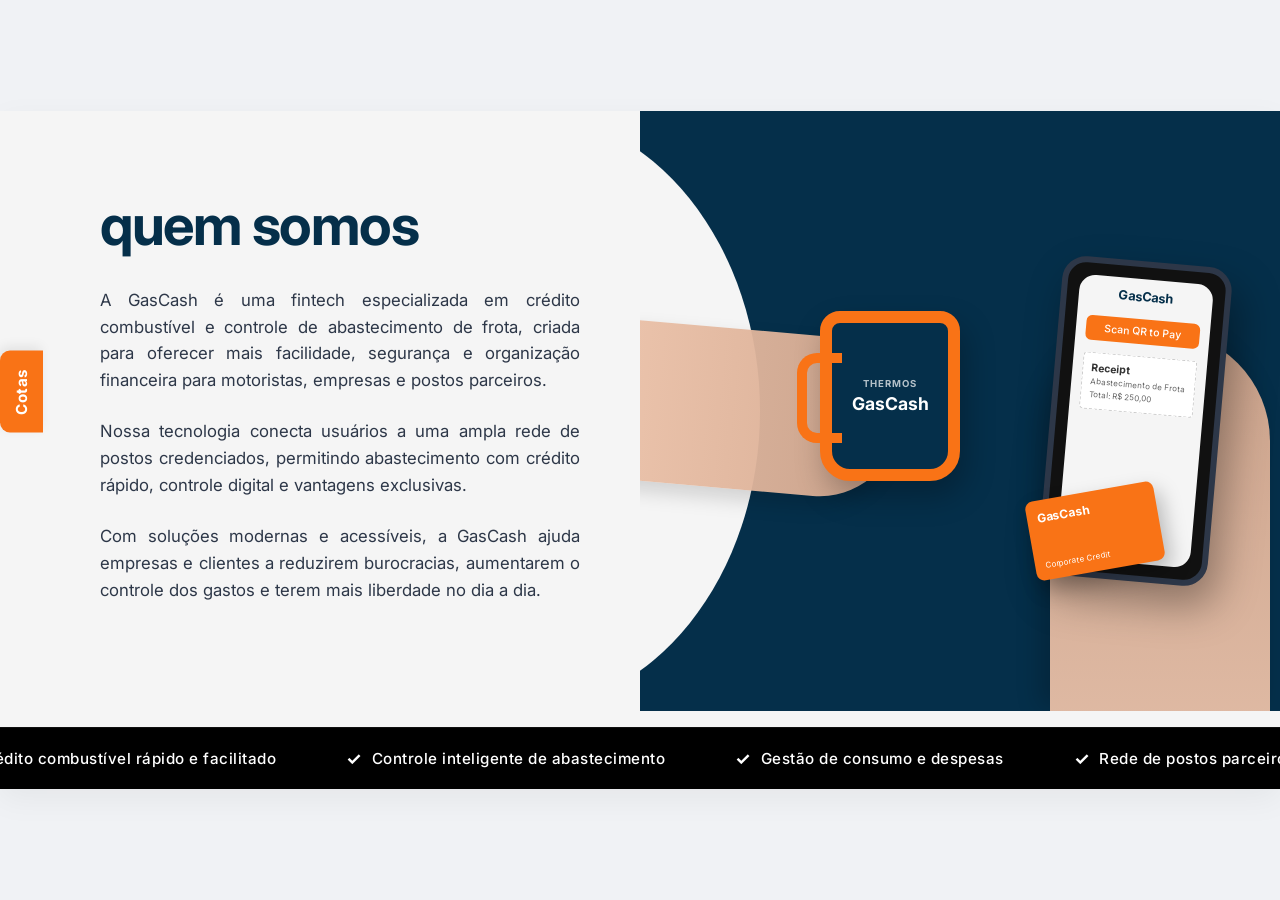
==== teste.html @ 9c0496f0 "Initial commit" ====
<!DOCTYPE html>
<html lang="pt-BR">
<head>
    <meta charset="UTF-8">
    <meta name="viewport" content="width=device-width, initial-scale=1.0">
    <title>GasCash - Quem Somos</title>
    <style>
        @import url('https://fonts.googleapis.com/css2?family=Inter:wght@400;500;700&display=swap');

        * {
            margin: 0;
            padding: 0;
            box-sizing: border-box;
            font-family: 'Inter', sans-serif;
        }

        body {
            background-color: #f0f2f5;
            display: flex;
            justify-content: center;
            align-items: center;
            min-height: 100vh;
        }

        /* Container Principal da Seção */
        .gascash-about-section {
            width: 100%;
            max-width: 1440px;
            background-color: #F5F5F5; /* Cloud White */
            position: relative;
            overflow: hidden;
            box-shadow: 0 10px 30px rgba(0,0,0,0.05);
        }

        /* Estrutura de duas colunas */
        .section-container {
            width: 100%;
            display: block;
            position: relative;
            min-height: 600px;
        }

        /* Coluna da Esquerda (Conteúdo) */
        .content-column {
            width: 50%;
            float: left;
            padding: 80px 60px 100px 100px;
            position: relative;
            z-index: 10;
        }

        /* Coluna da Direita (Imagem de Fundo e Elementos) */
        .image-column {
            width: 50%;
            float: right;
            height: 600px;
            position: relative;
            background-color: #052F4A; /* Prussian Blue */
            z-index: 1;
            overflow: hidden;
        }

        /* Recorte Curvo Fiel à Imagem de Referência */
        .curve-overlay {
            position: absolute;
            top: 0;
            left: -120px;
            width: 240px;
            height: 100%;
            background-color: #F5F5F5;
            border-radius: 0 100% 100% 0 / 0 50% 50% 0;
            z-index: 2;
        }

        /* Helper para limpar floats */
        .clearfix::after {
            content: "";
            clear: both;
            display: table;
        }

        /* Título Principal em Caixa Baixa */
        .content-column h1 {
            font-size: 3.5rem;
            font-weight: 700;
            color: #052F4A; /* Prussian Blue */
            margin-bottom: 28px;
            letter-spacing: -1.5px;
        }

        /* Parágrafos de Texto */
        .content-column p {
            font-size: 1.05rem;
            line-height: 1.6;
            color: #2D3748;
            margin-bottom: 24px;
            max-width: 520px;
            text-align: justify;
        }

        /* Badge Lateral Esquerdo (Cotas) */
        .side-badge {
            position: absolute;
            left: 0;
            top: 240px;
            background-color: #F97316; /* Orange */
            color: white;
            padding: 18px 12px;
            font-size: 0.95rem;
            font-weight: 700;
            text-transform: capitalize;
            writing-mode: vertical-rl;
            transform: rotate(180deg);
            border-radius: 0 10px 10px 0;
            box-shadow: 2px 4px 12px rgba(0,0,0,0.08);
            letter-spacing: 0.5px;
            z-index: 11;
        }

        /* Composição Visual dos Elementos na Direita */
        .visual-container {
            position: relative;
            width: 100%;
            height: 100%;
            z-index: 3;
        }

        /* Renderização dos Mockups representativos baseados na imagem */
        .mockup-hand-left {
            position: absolute;
            left: -20px;
            top: 220px;
            width: 280px;
            height: 160px;
            background: linear-gradient(to right, rgba(234, 192, 167, 0.95), rgba(214, 169, 143, 0.95));
            border-radius: 0 80px 80px 0;
            transform: rotate(5deg);
            box-shadow: -5px 10px 20px rgba(0,0,0,0.15);
        }

        .mockup-mug {
            position: absolute;
            left: 180px;
            top: 200px;
            width: 140px;
            height: 170px;
            background-color: #052F4A;
            border: 12px solid #F97316;
            border-radius: 20px 20px 30px 30px;
            box-shadow: 5px 15px 30px rgba(0,0,0,0.25);
            display: flex;
            flex-direction: column;
            justify-content: center;
            align-items: center;
            color: white;
            font-weight: 700;
            font-size: 1.1rem;
        }
        
        .mockup-mug::after {
            content: '';
            position: absolute;
            left: -35px;
            top: 30px;
            width: 35px;
            height: 70px;
            border: 10px solid #F97316;
            border-right: none;
            border-radius: 20px 0 0 20px;
        }

        .mockup-hand-right {
            position: absolute;
            right: 10px;
            bottom: 0px;
            width: 220px;
            height: 380px;
            background: linear-gradient(to top, rgba(234, 192, 167, 0.95), rgba(214, 169, 143, 0.95));
            border-radius: 110px 110px 0 0;
            z-index: 4;
            box-shadow: -10px -5px 25px rgba(0,0,0,0.2);
        }

        .mockup-phone {
            position: absolute;
            right: 60px;
            top: 150px;
            width: 170px;
            height: 320px;
            background-color: #111;
            border: 6px solid #2d3748;
            border-radius: 24px;
            padding: 12px;
            z-index: 5;
            box-shadow: 10px 20px 40px rgba(0,0,0,0.35);
            transform: rotate(5deg);
        }

        .phone-screen {
            width: 100%;
            height: 100%;
            background-color: #F5F5F5;
            border-radius: 16px;
            padding: 10px;
            font-size: 0.65rem;
            color: #333;
        }

        .phone-header {
            color: #052F4A;
            font-weight: 700;
            text-align: center;
            margin-bottom: 15px;
            font-size: 0.8rem;
        }

        .phone-btn {
            background-color: #F97316;
            color: white;
            padding: 6px;
            border-radius: 6px;
            text-align: center;
            font-weight: 500;
            margin-bottom: 12px;
        }

        .phone-receipt {
            background: white;
            border: 1px dashed #ccc;
            padding: 8px;
            border-radius: 4px;
        }

        .mockup-card {
            position: absolute;
            right: 120px;
            bottom: 140px;
            width: 130px;
            height: 80px;
            background-color: #F97316;
            border-radius: 8px;
            padding: 10px;
            color: white;
            font-weight: 700;
            font-size: 0.75rem;
            box-shadow: 5px 10px 20px rgba(0,0,0,0.25);
            transform: rotate(-10deg);
            z-index: 6;
        }

        /* Barra de Informações Inferior (Preta) */
        .info-ticker-bar {
            width: 100%;
            background-color: #000000;
            color: #FFFFFF;
            padding: 20px 0;
            overflow: hidden;
            position: relative;
            z-index: 20;
            border-top: 1px solid #111;
        }

        .ticker-scroll {
            display: flex;
            white-space: nowrap;
            width: max-content;
        }

        .ticker-list {
            display: inline-flex;
            list-style: none;
            padding: 0;
            margin: 0;
        }

        .ticker-item {
            font-size: 0.95rem;
            font-weight: 500;
            padding: 0 35px;
            display: flex;
            align-items: center;
            letter-spacing: 0.5px;
        }

        .ticker-item::before {
            content: "✓";
            color: #FFFFFF;
            font-weight: 700;
            margin-right: 10px;
            font-size: 1.1rem;
        }

        /* Responsividade para telas mobile */
        @media (max-width: 1024px) {
            .content-column, .image-column {
                width: 100%;
                float: none;
            }
            .image-column {
                height: 450px;
            }
            .curve-overlay {
                display: none;
            }
            .content-column {
                padding: 60px 40px;
            }
            .side-badge {
                top: 180px;
            }
        }
    </style>
</head>
<body>

    <section class="gascash-about-section">
        <div class="side-badge">Cotas</div>

        <div class="section-container clearfix">
            <div class="content-column">
                <h1>quem somos</h1>
                <p>
                    A GasCash é uma fintech especializada em crédito combustível e controle de abastecimento de frota, criada para oferecer mais facilidade, segurança e organização financeira para motoristas, empresas e postos parceiros.
                </p>
                <p>
                    Nossa tecnologia conecta usuários a uma ampla rede de postos credenciados, permitindo abastecimento com crédito rápido, controle digital e vantagens exclusivas.
                </p>
                <p>
                    Com soluções modernas e acessíveis, a GasCash ajuda empresas e clientes a reduzirem burocracias, aumentarem o controle dos gastos e terem mais liberdade no dia a dia.
                </p>
            </div>

            <div class="image-column">
                <div class="curve-overlay"></div>
                
                <div class="visual-container">
                    <div class="mockup-hand-left"></div>
                    <div class="mockup-mug">
                        <span style="font-size:0.6rem; opacity:0.7; letter-spacing:1px; margin-bottom:4px;">THERMOS</span>
                        GasCash
                    </div>

                    <div class="mockup-hand-right"></div>
                    
                    <div class="mockup-phone">
                        <div class="phone-screen">
                            <div class="phone-header">GasCash</div>
                            <div class="phone-btn">Scan QR to Pay</div>
                            <div class="phone-receipt">
                                <strong>Receipt</strong><br>
                                <span style="font-size:0.5rem; color:#666;">Abastecimento de Frota<br>Total: R$ 250,00</span>
                            </div>
                        </div>
                    </div>

                    <div class="mockup-card">
                        GasCash
                        <div style="font-size:0.5rem; font-weight:400; margin-top:35px;">Corporate Credit</div>
                    </div>
                </div>
            </div>
        </div>

        <div class="info-ticker-bar">
            <div class="ticker-scroll" id="tickerScroll">
                <ul class="ticker-list" id="tickerList">
                    <li class="ticker-item">Crédito combustível rápido e facilitado</li>
                    <li class="ticker-item">Controle inteligente de abastecimento</li>
                    <li class="ticker-item">Gestão de consumo e despesas</li>
                    <li class="ticker-item">Rede de postos parceiros credenciados</li>
                    <li class="ticker-item">Aplicativo prático e seguro</li>
                    <li class="ticker-item">Mais comodidade para motoristas e empresas</li>
                    <li class="ticker-item">Tecnologia financeira integrada</li>
                </ul>
            </div>
        </div>
    </section>

    <script>
        // JavaScript para criar o loop de rolagem infinita perfeito da barra inferior de vantagens
        window.addEventListener('DOMContentLoaded', () => {
            const scrollContainer = document.getElementById('tickerScroll');
            const list = document.getElementById('tickerList');
            
            // Duplica o conteúdo da lista para garantir continuidade visual infinita
            const clone = list.cloneNode(true);
            scrollContainer.appendChild(clone);

            let scrollPos = 0;
            const speed = 1.2; // Ajuste a velocidade aqui se necessário

            function animateTicker() {
                scrollPos += speed;
                // Se o scroll passar do tamanho da primeira lista, reseta imperceptivelmente para 0
                if (scrollPos >= list.offsetWidth) {
                    scrollPos = 0;
                }
                scrollContainer.style.transform = `translateX(-${scrollPos}px)`;
                requestAnimationFrame(animateTicker);
            }

            animateTicker();
        });
    </script>
</body>
</html>
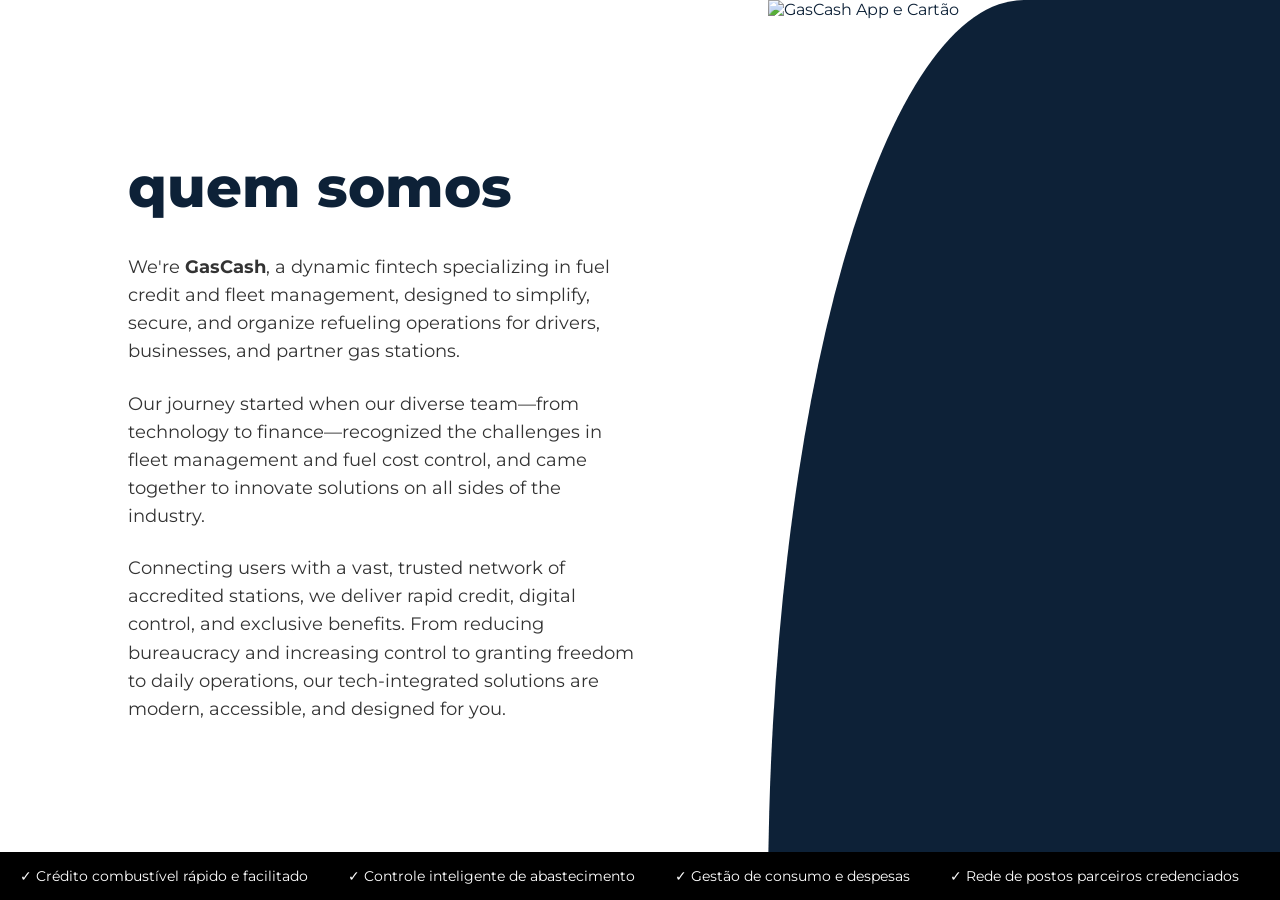
==== commit 01b6e1ca: "mudança no sobre" ====
--- a/teste.html
+++ b/teste.html
@@ -1,406 +1,159 @@
 <!DOCTYPE html>
-<html lang="pt-BR">
+<html lang="pt-br">
 <head>
     <meta charset="UTF-8">
     <meta name="viewport" content="width=device-width, initial-scale=1.0">
-    <title>GasCash - Quem Somos</title>
-    <style>
-        @import url('https://fonts.googleapis.com/css2?family=Inter:wght@400;500;700&display=swap');
+    <link rel="stylesheet" href="style.css">
+    <title>Quem Somos - GasCash</title>
+</head>
+<style>
+    @import url('https://fonts.googleapis.com/css2?family=Montserrat:wght@400;700&display=swap');
 
-        * {
-            margin: 0;
-            padding: 0;
-            box-sizing: border-box;
-            font-family: 'Inter', sans-serif;
-        }
+* {
+    margin: 0;
+    padding: 0;
+    box-sizing: border-box;
+}
 
-        body {
-            background-color: #f0f2f5;
-            display: flex;
-            justify-content: center;
-            align-items: center;
-            min-height: 100vh;
-        }
+body {
+    font-family: 'Montserrat', sans-serif;
+    color: #0d2137;
+}
 
-        /* Container Principal da Seção */
-        .gascash-about-section {
-            width: 100%;
-            max-width: 1440px;
-            background-color: #F5F5F5; /* Cloud White */
-            position: relative;
-            overflow: hidden;
-            box-shadow: 0 10px 30px rgba(0,0,0,0.05);
-        }
+.quem-somos {
+    display: flex;
+    min-height: 100vh;
+    position: relative;
+    overflow: hidden;
+    flex-wrap: wrap;
+}
 
-        /* Estrutura de duas colunas */
-        .section-container {
-            width: 100%;
-            display: block;
-            position: relative;
-            min-height: 600px;
-        }
+/* Lado Esquerdo */
+.content-left {
+    flex: 1;
+    padding: 80px 10%;
+    display: flex;
+    flex-direction: column;
+    justify-content: center;
+    background-color: #fff;
+    min-width: 400px;
+}
 
-        /* Coluna da Esquerda (Conteúdo) */
-        .content-column {
-            width: 50%;
-            float: left;
-            padding: 80px 60px 100px 100px;
-            position: relative;
-            z-index: 10;
-        }
+.title {
+    font-size: 3.5rem;
+    font-weight: 800;
+    margin-bottom: 2rem;
+    color: #0d2137;
+}
 
-        /* Coluna da Direita (Imagem de Fundo e Elementos) */
-        .image-column {
-            width: 50%;
-            float: right;
-            height: 600px;
-            position: relative;
-            background-color: #052F4A; /* Prussian Blue */
-            z-index: 1;
-            overflow: hidden;
-        }
+.description p {
+    font-size: 1.1rem;
+    line-height: 1.6;
+    margin-bottom: 1.5rem;
+    color: #333;
+}
 
-        /* Recorte Curvo Fiel à Imagem de Referência */
-        .curve-overlay {
-            position: absolute;
-            top: 0;
-            left: -120px;
-            width: 240px;
-            height: 100%;
-            background-color: #F5F5F5;
-            border-radius: 0 100% 100% 0 / 0 50% 50% 0;
-            z-index: 2;
-        }
+/* Lado Direito - Onde fica a imagem */
+.content-right {
+    flex: 1;
+    background-color: #0d2137; /* Cor de fundo caso a imagem falhe */
+    display: flex;
+    align-items: center;
+    justify-content: center;
+    position: relative;
+    min-width: 400px;
+    /* Efeito de curva opcional similar à imagem */
+    border-top-left-radius: 50% 100%;
+}
 
-        /* Helper para limpar floats */
-        .clearfix::after {
-            content: "";
-            clear: both;
-            display: table;
-        }
+.main-image {
+    width: 100%;
+    height: 100%;
+    object-fit: cover;
+}
 
-        /* Título Principal em Caixa Baixa */
-        .content-column h1 {
-            font-size: 3.5rem;
-            font-weight: 700;
-            color: #052F4A; /* Prussian Blue */
-            margin-bottom: 28px;
-            letter-spacing: -1.5px;
-        }
+/* Barra Inferior Preta */
+.bottom-bar {
+    position: absolute;
+    bottom: 0;
+    width: 100%;
+    background-color: #000;
+    color: #fff;
+    padding: 15px 0;
+    font-size: 0.9rem;
+    overflow: hidden;
+}
 
-        /* Parágrafos de Texto */
-        .content-column p {
-            font-size: 1.05rem;
-            line-height: 1.6;
-            color: #2D3748;
-            margin-bottom: 24px;
-            max-width: 520px;
-            text-align: justify;
-        }
+.ticker-wrapper {
+    display: flex;
+    white-space: nowrap;
+    gap: 40px;
+    padding-left: 20px;
+}
 
-        /* Badge Lateral Esquerdo (Cotas) */
-        .side-badge {
-            position: absolute;
-            left: 0;
-            top: 240px;
-            background-color: #F97316; /* Orange */
-            color: white;
-            padding: 18px 12px;
-            font-size: 0.95rem;
-            font-weight: 700;
-            text-transform: capitalize;
-            writing-mode: vertical-rl;
-            transform: rotate(180deg);
-            border-radius: 0 10px 10px 0;
-            box-shadow: 2px 4px 12px rgba(0,0,0,0.08);
-            letter-spacing: 0.5px;
-            z-index: 11;
-        }
-
-        /* Composição Visual dos Elementos na Direita */
-        .visual-container {
-            position: relative;
-            width: 100%;
-            height: 100%;
-            z-index: 3;
-        }
-
-        /* Renderização dos Mockups representativos baseados na imagem */
-        .mockup-hand-left {
-            position: absolute;
-            left: -20px;
-            top: 220px;
-            width: 280px;
-            height: 160px;
-            background: linear-gradient(to right, rgba(234, 192, 167, 0.95), rgba(214, 169, 143, 0.95));
-            border-radius: 0 80px 80px 0;
-            transform: rotate(5deg);
-            box-shadow: -5px 10px 20px rgba(0,0,0,0.15);
-        }
-
-        .mockup-mug {
-            position: absolute;
-            left: 180px;
-            top: 200px;
-            width: 140px;
-            height: 170px;
-            background-color: #052F4A;
-            border: 12px solid #F97316;
-            border-radius: 20px 20px 30px 30px;
-            box-shadow: 5px 15px 30px rgba(0,0,0,0.25);
-            display: flex;
-            flex-direction: column;
-            justify-content: center;
-            align-items: center;
-            color: white;
-            font-weight: 700;
-            font-size: 1.1rem;
-        }
-        
-        .mockup-mug::after {
-            content: '';
-            position: absolute;
-            left: -35px;
-            top: 30px;
-            width: 35px;
-            height: 70px;
-            border: 10px solid #F97316;
-            border-right: none;
-            border-radius: 20px 0 0 20px;
-        }
-
-        .mockup-hand-right {
-            position: absolute;
-            right: 10px;
-            bottom: 0px;
-            width: 220px;
-            height: 380px;
-            background: linear-gradient(to top, rgba(234, 192, 167, 0.95), rgba(214, 169, 143, 0.95));
-            border-radius: 110px 110px 0 0;
-            z-index: 4;
-            box-shadow: -10px -5px 25px rgba(0,0,0,0.2);
-        }
-
-        .mockup-phone {
-            position: absolute;
-            right: 60px;
-            top: 150px;
-            width: 170px;
-            height: 320px;
-            background-color: #111;
-            border: 6px solid #2d3748;
-            border-radius: 24px;
-            padding: 12px;
-            z-index: 5;
-            box-shadow: 10px 20px 40px rgba(0,0,0,0.35);
-            transform: rotate(5deg);
-        }
-
-        .phone-screen {
-            width: 100%;
-            height: 100%;
-            background-color: #F5F5F5;
-            border-radius: 16px;
-            padding: 10px;
-            font-size: 0.65rem;
-            color: #333;
-        }
-
-        .phone-header {
-            color: #052F4A;
-            font-weight: 700;
-            text-align: center;
-            margin-bottom: 15px;
-            font-size: 0.8rem;
-        }
-
-        .phone-btn {
-            background-color: #F97316;
-            color: white;
-            padding: 6px;
-            border-radius: 6px;
-            text-align: center;
-            font-weight: 500;
-            margin-bottom: 12px;
-        }
-
-        .phone-receipt {
-            background: white;
-            border: 1px dashed #ccc;
-            padding: 8px;
-            border-radius: 4px;
-        }
-
-        .mockup-card {
-            position: absolute;
-            right: 120px;
-            bottom: 140px;
-            width: 130px;
-            height: 80px;
-            background-color: #F97316;
-            border-radius: 8px;
-            padding: 10px;
-            color: white;
-            font-weight: 700;
-            font-size: 0.75rem;
-            box-shadow: 5px 10px 20px rgba(0,0,0,0.25);
-            transform: rotate(-10deg);
-            z-index: 6;
-        }
-
-        /* Barra de Informações Inferior (Preta) */
-        .info-ticker-bar {
-            width: 100%;
-            background-color: #000000;
-            color: #FFFFFF;
-            padding: 20px 0;
-            overflow: hidden;
-            position: relative;
-            z-index: 20;
-            border-top: 1px solid #111;
-        }
-
-        .ticker-scroll {
-            display: flex;
-            white-space: nowrap;
-            width: max-content;
-        }
-
-        .ticker-list {
-            display: inline-flex;
-            list-style: none;
-            padding: 0;
-            margin: 0;
-        }
-
-        .ticker-item {
-            font-size: 0.95rem;
-            font-weight: 500;
-            padding: 0 35px;
-            display: flex;
-            align-items: center;
-            letter-spacing: 0.5px;
-        }
-
-        .ticker-item::before {
-            content: "✓";
-            color: #FFFFFF;
-            font-weight: 700;
-            margin-right: 10px;
-            font-size: 1.1rem;
-        }
-
-        /* Responsividade para telas mobile */
-        @media (max-width: 1024px) {
-            .content-column, .image-column {
-                width: 100%;
-                float: none;
-            }
-            .image-column {
-                height: 450px;
-            }
-            .curve-overlay {
-                display: none;
-            }
-            .content-column {
-                padding: 60px 40px;
-            }
-            .side-badge {
-                top: 180px;
-            }
-        }
-    </style>
-</head>
+/* Responsividade Básica */
+@media (max-width: 768px) {
+    .quem-somos {
+        flex-direction: column;
+    }
+    .content-right {
+        height: 400px;
+        border-top-left-radius: 0;
+    }
+    .title {
+        font-size: 2.5rem;
+    }
+}
+</style>
 <body>
 
-    <section class="gascash-about-section">
-        <div class="side-badge">Cotas</div>
+<section class="quem-somos">
+    <div class="content-left">
+        <h2 class="title">quem somos</h2>
+        
+        <div class="description">
+            <p>We're <strong>GasCash</strong>, a dynamic fintech specializing in fuel credit and fleet management, designed to simplify, secure, and organize refueling operations for drivers, businesses, and partner gas stations.</p>
+            
+            <p>Our journey started when our diverse team—from technology to finance—recognized the challenges in fleet management and fuel cost control, and came together to innovate solutions on all sides of the industry.</p>
+            
+            <p>Connecting users with a vast, trusted network of accredited stations, we deliver rapid credit, digital control, and exclusive benefits. From reducing bureaucracy and increasing control to granting freedom to daily operations, our tech-integrated solutions are modern, accessible, and designed for you.</p>
+        </div>
+    </div>
 
-        <div class="section-container clearfix">
-            <div class="content-column">
-                <h1>quem somos</h1>
-                <p>
-                    A GasCash é uma fintech especializada em crédito combustível e controle de abastecimento de frota, criada para oferecer mais facilidade, segurança e organização financeira para motoristas, empresas e postos parceiros.
-                </p>
-                <p>
-                    Nossa tecnologia conecta usuários a uma ampla rede de postos credenciados, permitindo abastecimento com crédito rápido, controle digital e vantagens exclusivas.
-                </p>
-                <p>
-                    Com soluções modernas e acessíveis, a GasCash ajuda empresas e clientes a reduzirem burocracias, aumentarem o controle dos gastos e terem mais liberdade no dia a dia.
-                </p>
-            </div>
+    <div class="content-right">
+        <img src="#" alt="GasCash App e Cartão" class="main-image">
+    </div>
 
-            <div class="image-column">
-                <div class="curve-overlay"></div>
-                
-                <div class="visual-container">
-                    <div class="mockup-hand-left"></div>
-                    <div class="mockup-mug">
-                        <span style="font-size:0.6rem; opacity:0.7; letter-spacing:1px; margin-bottom:4px;">THERMOS</span>
-                        GasCash
-                    </div>
+    <div class="bottom-bar">
+        <div class="ticker-wrapper">
+            <span>✓ Crédito combustível rápido e facilitado</span>
+            <span>✓ Controle inteligente de abastecimento</span>
+            <span>✓ Gestão de consumo e despesas</span>
+            <span>✓ Rede de postos parceiros credenciados</span>
+            <span>✓ Aplicativo prático e seguro</span>
+        </div>
+    </div>
+</section>
 
-                    <div class="mockup-hand-right"></div>
-                    
-                    <div class="mockup-phone">
-                        <div class="phone-screen">
-                            <div class="phone-header">GasCash</div>
-                            <div class="phone-btn">Scan QR to Pay</div>
-                            <div class="phone-receipt">
-                                <strong>Receipt</strong><br>
-                                <span style="font-size:0.5rem; color:#666;">Abastecimento de Frota<br>Total: R$ 250,00</span>
-                            </div>
-                        </div>
-                    </div>
+<script>
+    // Opcional: Adiciona uma animação de scroll infinito na barra inferior
+const ticker = document.querySelector('.ticker-wrapper');
 
-                    <div class="mockup-card">
-                        GasCash
-                        <div style="font-size:0.5rem; font-weight:400; margin-top:35px;">Corporate Credit</div>
-                    </div>
-                </div>
-            </div>
-        </div>
+function scrollTicker() {
+    if (ticker) {
+        // Exemplo simples de animação via JS ou você pode usar CSS Animations
+        ticker.animate([
+            { transform: 'translateX(0)' },
+            { transform: 'translateX(-50%)' }
+        ], {
+            duration: 20000,
+            iterations: Infinity
+        });
+    }
+}
 
-        <div class="info-ticker-bar">
-            <div class="ticker-scroll" id="tickerScroll">
-                <ul class="ticker-list" id="tickerList">
-                    <li class="ticker-item">Crédito combustível rápido e facilitado</li>
-                    <li class="ticker-item">Controle inteligente de abastecimento</li>
-                    <li class="ticker-item">Gestão de consumo e despesas</li>
-                    <li class="ticker-item">Rede de postos parceiros credenciados</li>
-                    <li class="ticker-item">Aplicativo prático e seguro</li>
-                    <li class="ticker-item">Mais comodidade para motoristas e empresas</li>
-                    <li class="ticker-item">Tecnologia financeira integrada</li>
-                </ul>
-            </div>
-        </div>
-    </section>
-
-    <script>
-        // JavaScript para criar o loop de rolagem infinita perfeito da barra inferior de vantagens
-        window.addEventListener('DOMContentLoaded', () => {
-            const scrollContainer = document.getElementById('tickerScroll');
-            const list = document.getElementById('tickerList');
-            
-            // Duplica o conteúdo da lista para garantir continuidade visual infinita
-            const clone = list.cloneNode(true);
-            scrollContainer.appendChild(clone);
-
-            let scrollPos = 0;
-            const speed = 1.2; // Ajuste a velocidade aqui se necessário
-
-            function animateTicker() {
-                scrollPos += speed;
-                // Se o scroll passar do tamanho da primeira lista, reseta imperceptivelmente para 0
-                if (scrollPos >= list.offsetWidth) {
-                    scrollPos = 0;
-                }
-                scrollContainer.style.transform = `translateX(-${scrollPos}px)`;
-                requestAnimationFrame(animateTicker);
-            }
-
-            animateTicker();
-        });
-    </script>
+// Inicia se necessário
+// scrollTicker();
+</script>
 </body>
 </html>
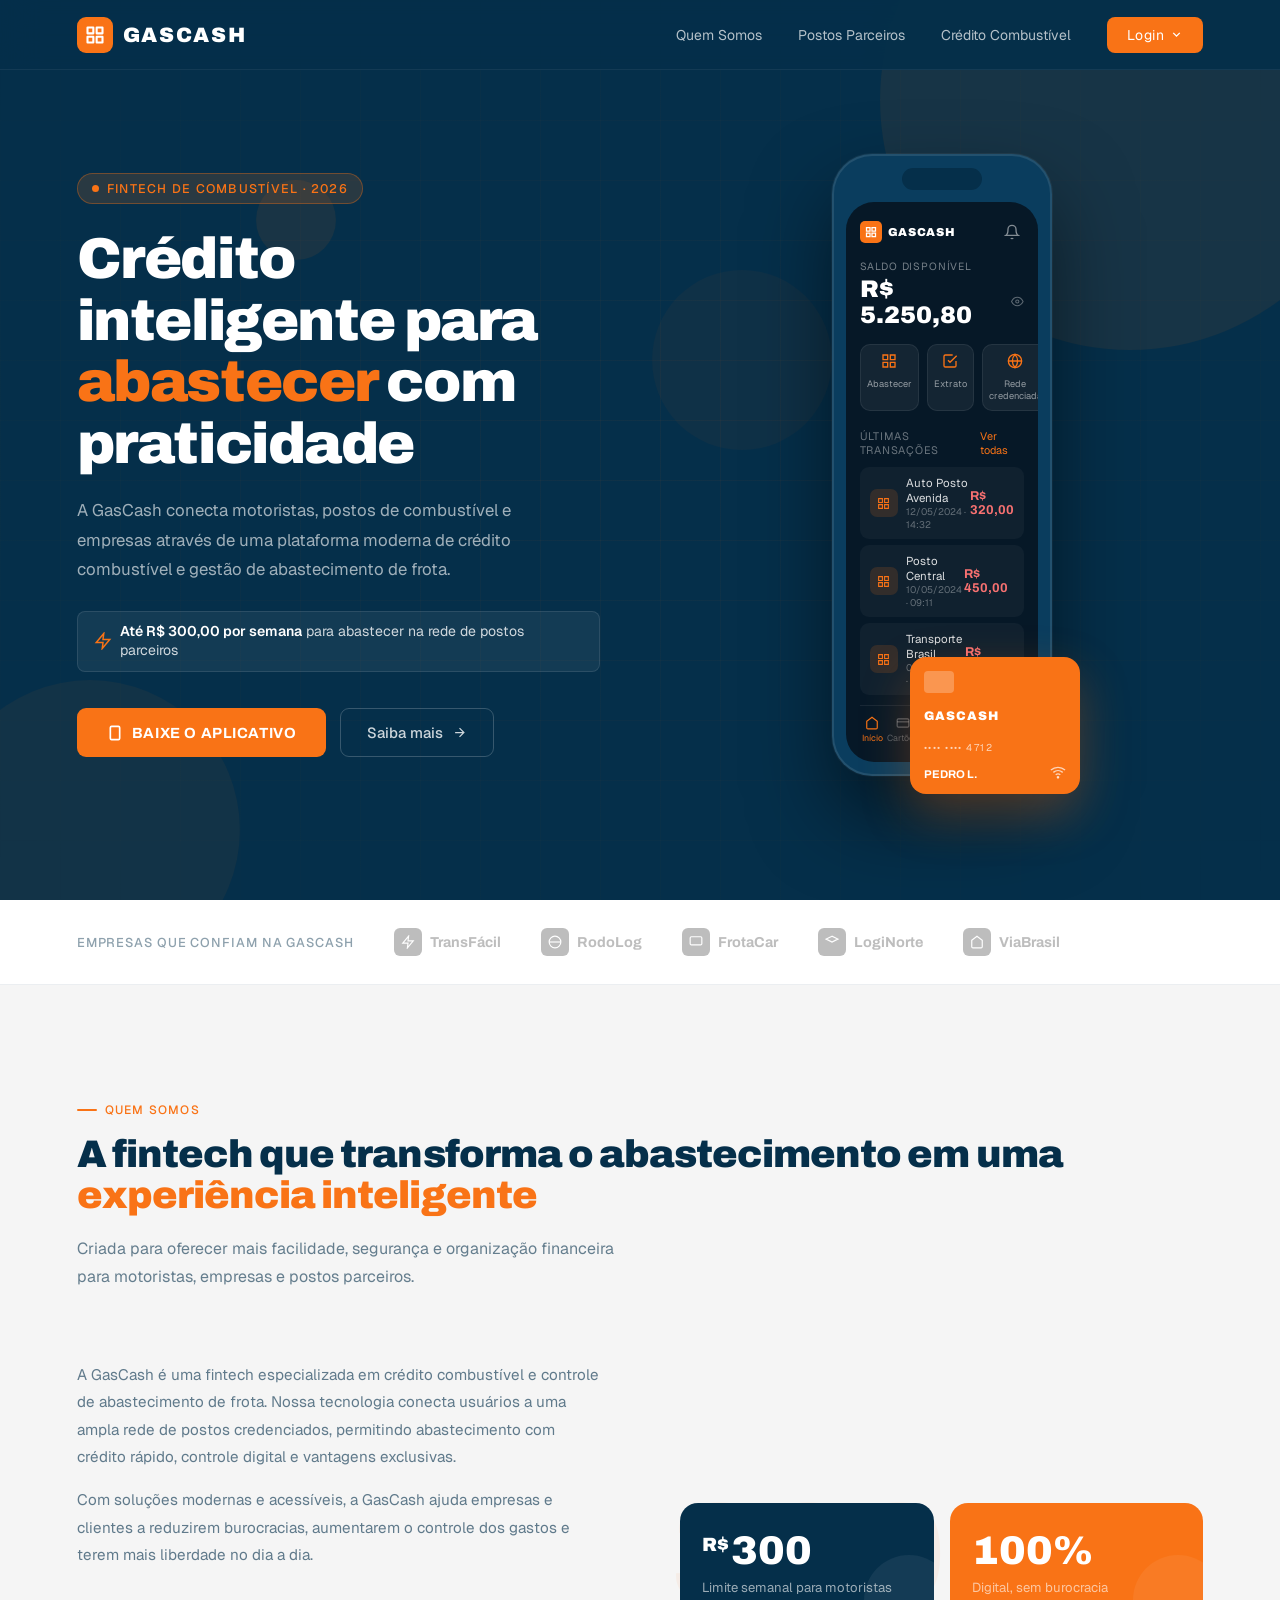
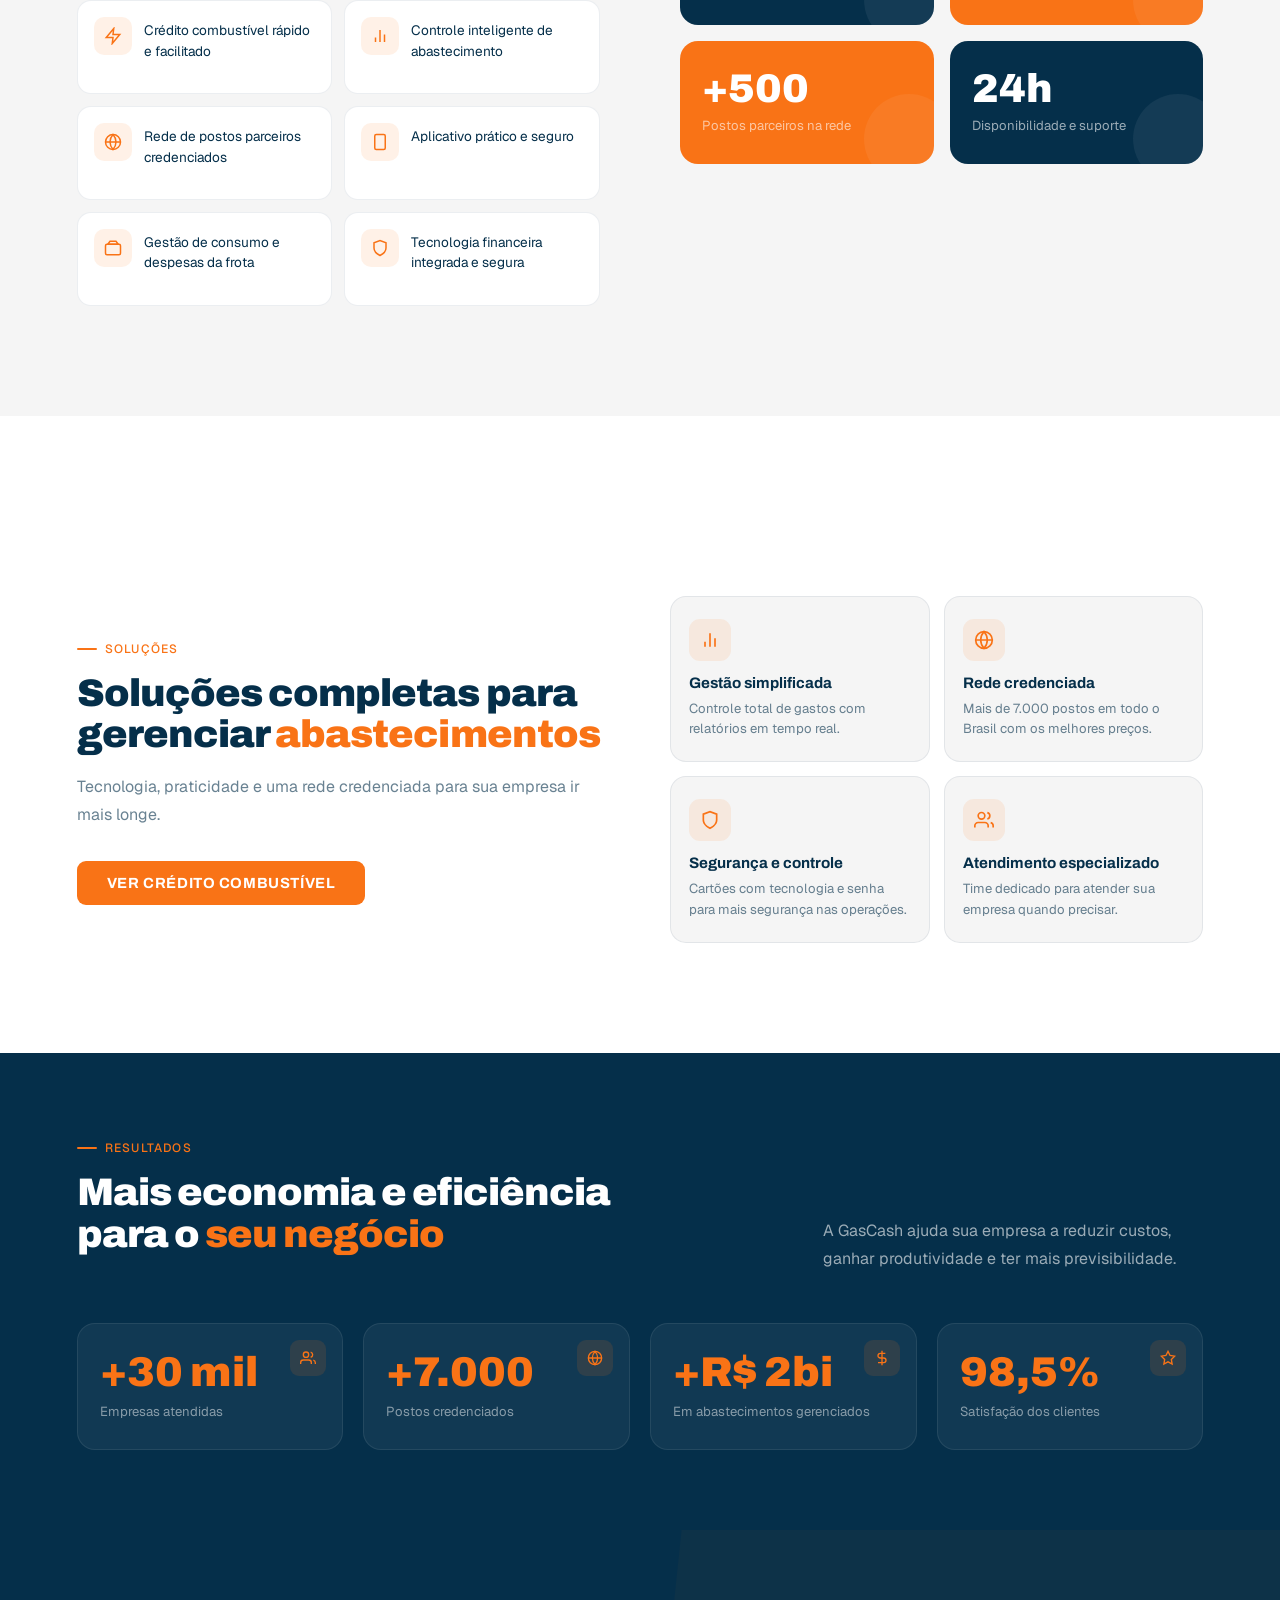
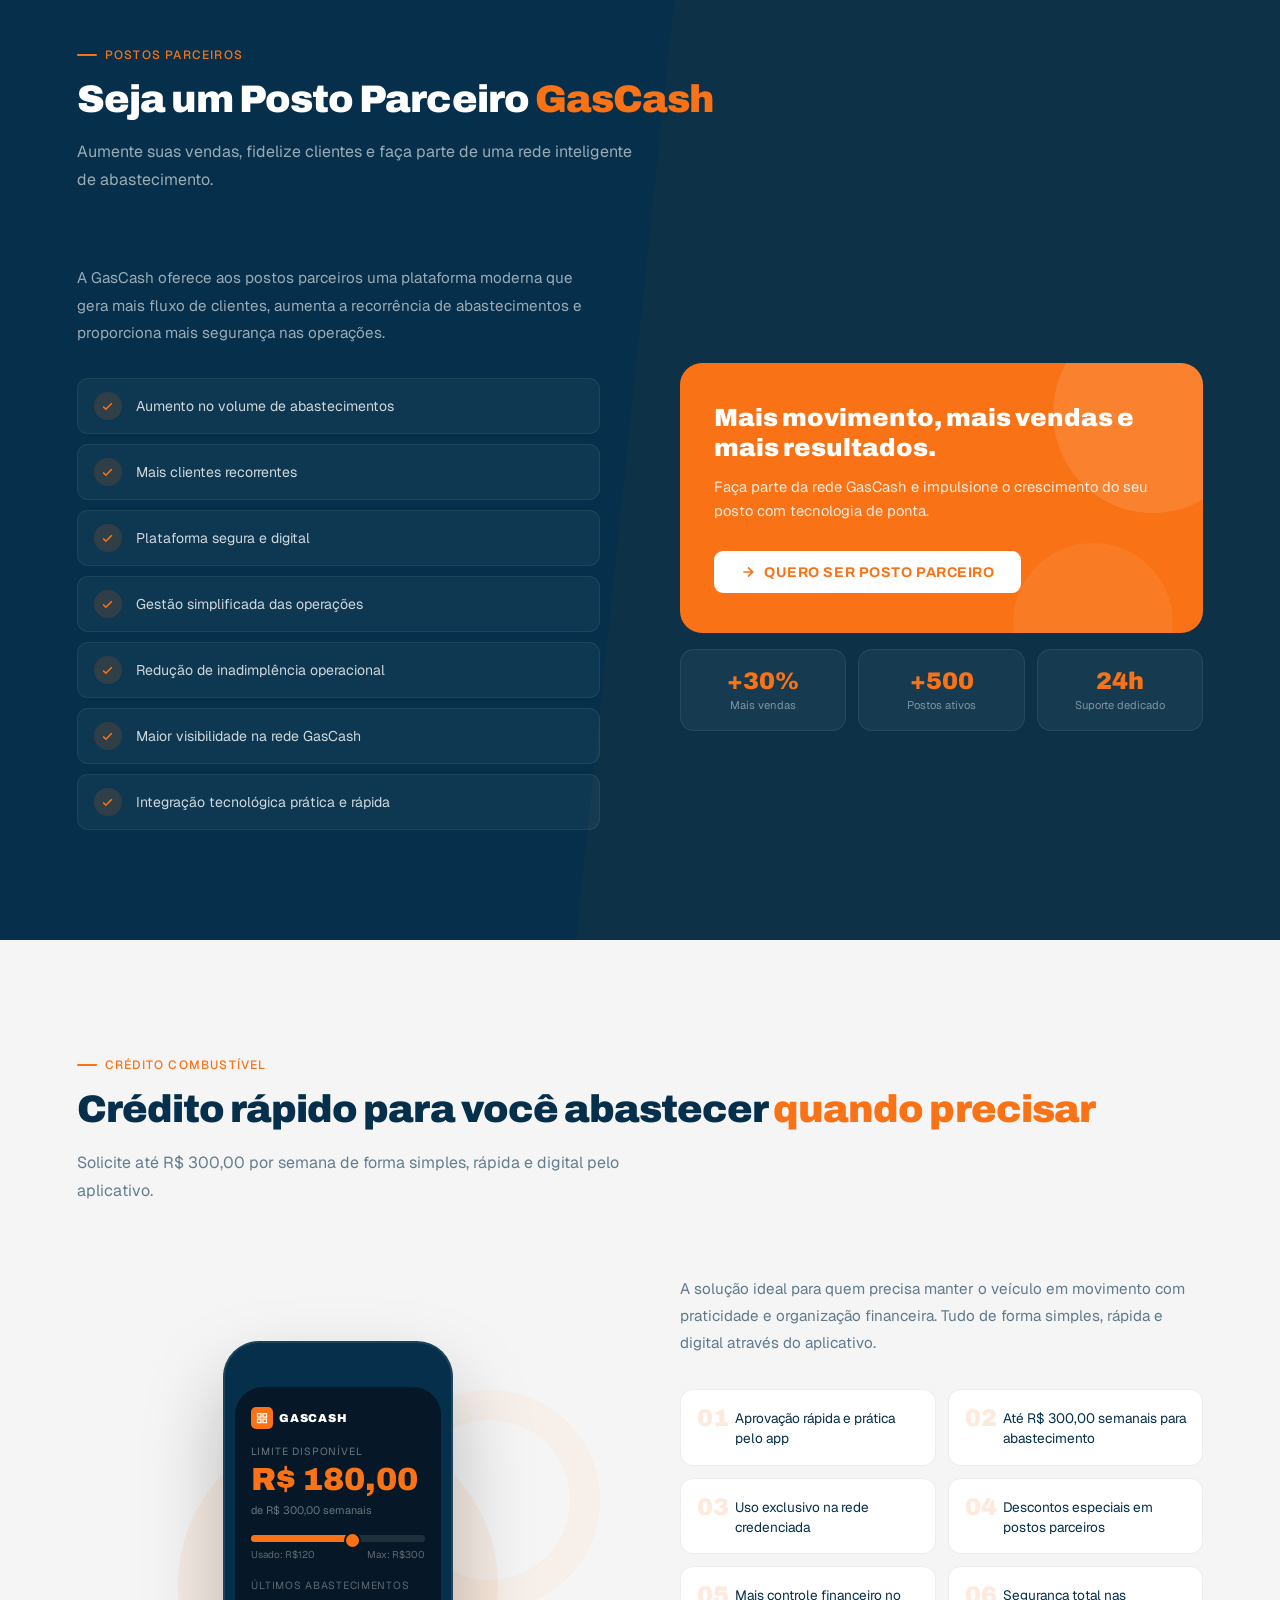
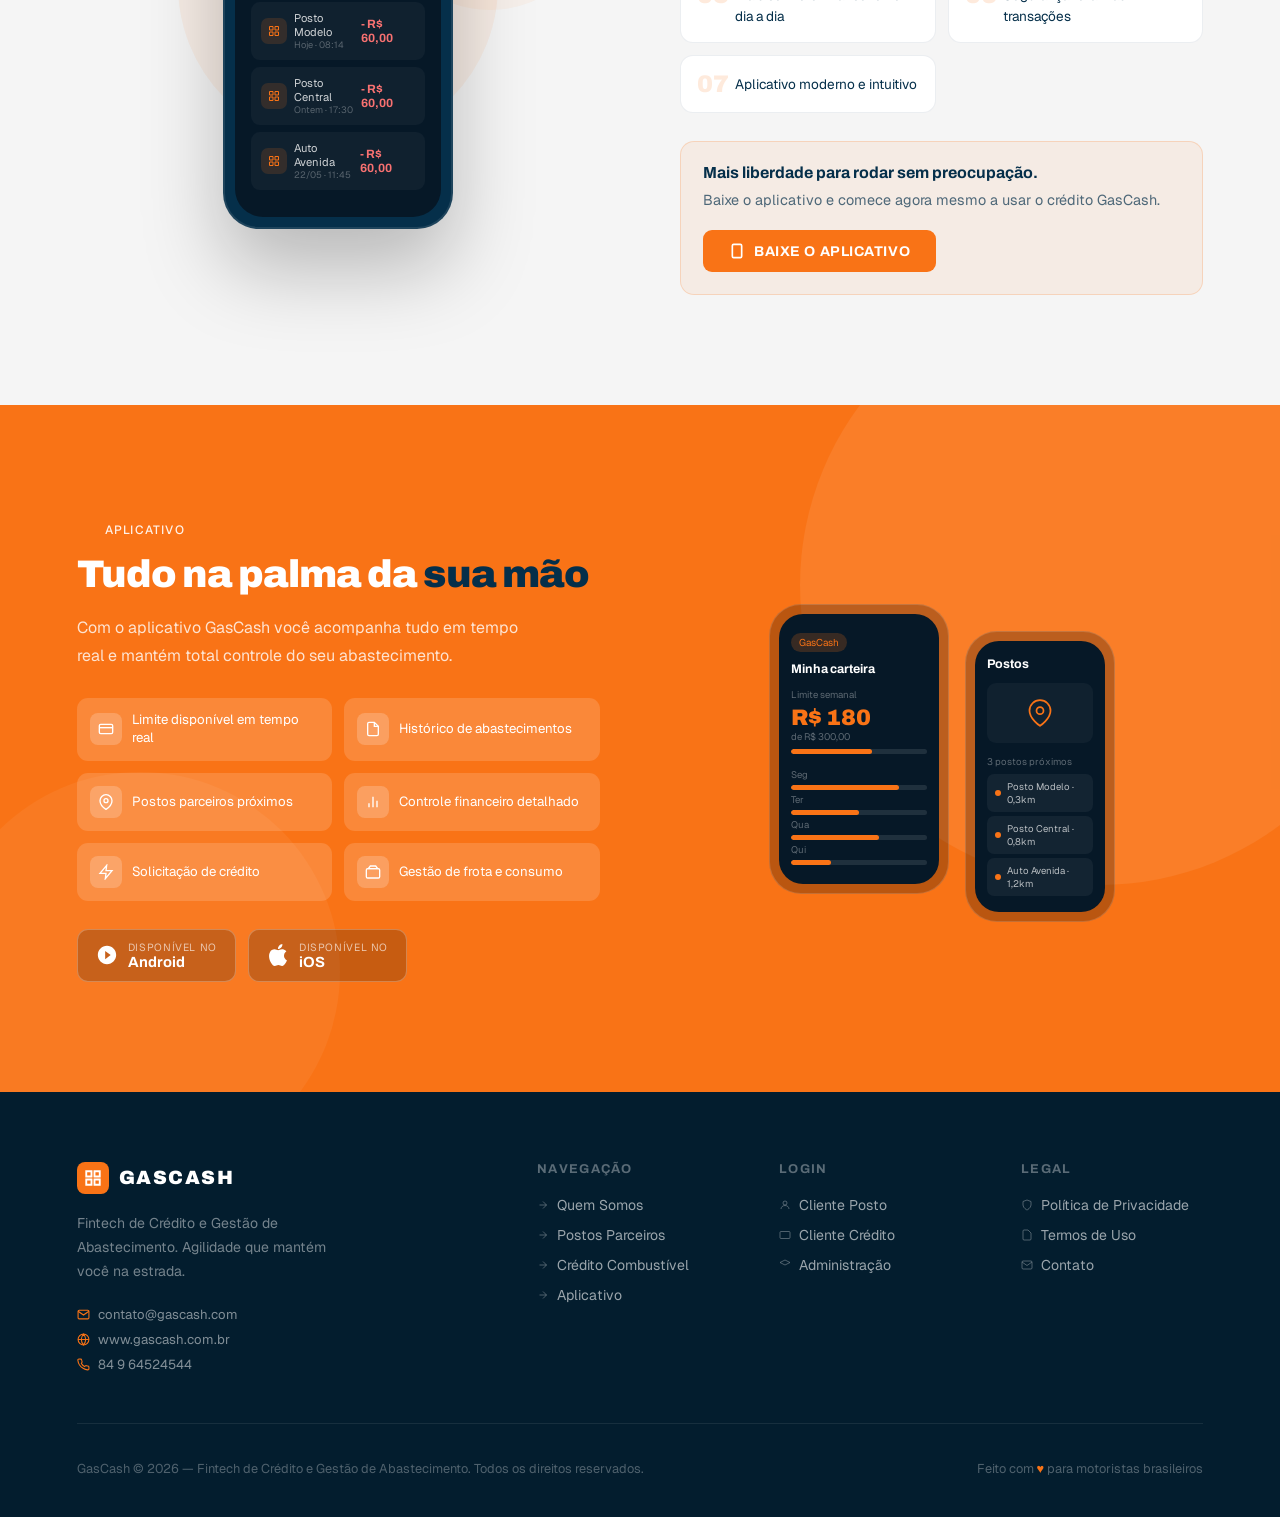
==== commit 984e118d: "ajustes no hero, footer, quem somos e nav" ====
--- a/teste.html
+++ b/teste.html
@@ -1,159 +1,3740 @@
-<!DOCTYPE html>
-<html lang="pt-br">
-<head>
-    <meta charset="UTF-8">
-    <meta name="viewport" content="width=device-width, initial-scale=1.0">
-    <link rel="stylesheet" href="style.css">
-    <title>Quem Somos - GasCash</title>
-</head>
-<style>
-    @import url('https://fonts.googleapis.com/css2?family=Montserrat:wght@400;700&display=swap');
+<!doctype html>
+<html lang="pt-BR">
+  <head>
+    <meta charset="UTF-8" />
+    <meta name="viewport" content="width=device-width, initial-scale=1.0" />
+    <title>GasCash — Crédito Combustível Inteligente</title>
+    <link
+      href="https://fonts.googleapis.com/css2?family=Archivo:wght@400;500;600;700;800;900&family=Geist:wght@300;400;500;600&display=swap"
+      rel="stylesheet"
+    />
+    <style>
+      * {
+        margin: 0;
+        padding: 0;
+        box-sizing: border-box;
+      }
+      :root {
+        --or: #f97316;
+        --or2: #e06310;
+        --or3: #ffa050;
+        --nv: #052f4a;
+        --nv2: #0a3d5e;
+        --nv3: #0d4a72;
+        --cl: #f5f5f5;
+        --wh: #ffffff;
+        --tx-muted: rgba(255, 255, 255, 0.55);
+        --tx-soft: rgba(255, 255, 255, 0.75);
+      }
+      html {
+        scroll-behavior: smooth;
+      }
+      body {
+        font-family: "Geist", "Archivo", sans-serif;
+        background: var(--cl);
+        color: var(--nv);
+        overflow-x: hidden;
+      }
 
-* {
-    margin: 0;
-    padding: 0;
-    box-sizing: border-box;
-}
+      /* ═══ SCROLLBAR ═══ */
+      ::-webkit-scrollbar {
+        width: 6px;
+      }
+      ::-webkit-scrollbar-track {
+        background: var(--nv);
+      }
+      ::-webkit-scrollbar-thumb {
+        background: var(--or);
+        border-radius: 3px;
+      }
 
-body {
-    font-family: 'Montserrat', sans-serif;
-    color: #0d2137;
-}
+      /* ═══ NAV ═══ */
+      nav {
+        position: fixed;
+        top: 0;
+        left: 0;
+        right: 0;
+        z-index: 200;
+        height: 70px;
+        display: flex;
+        align-items: center;
+        justify-content: space-between;
+        padding: 0 6%;
+        background: rgba(5, 47, 74, 0.92);
+        backdrop-filter: blur(18px);
+        border-bottom: 1px solid rgba(255, 255, 255, 0.06);
+        transition: all 0.3s;
+      }
+      nav.scrolled {
+        background: rgba(5, 47, 74, 0.98);
+        box-shadow: 0 8px 40px rgba(0, 0, 0, 0.4);
+      }
+      .logo-wrap {
+        display: flex;
+        align-items: center;
+        gap: 10px;
+        text-decoration: none;
+      }
+      .logo-icon {
+        width: 36px;
+        height: 36px;
+        background: var(--or);
+        border-radius: 9px;
+        display: flex;
+        align-items: center;
+        justify-content: center;
+        transition: transform 0.3s;
+      }
+      .logo-wrap:hover .logo-icon {
+        transform: rotate(-8deg) scale(1.05);
+      }
+      .logo-text {
+        font-family: "Archivo", sans-serif;
+        font-weight: 900;
+        font-size: 1.3rem;
+        letter-spacing: 0.08em;
+        color: #fff;
+      }
+      .nav-menu {
+        display: flex;
+        align-items: center;
+        gap: 36px;
+        list-style: none;
+      }
+      .nav-menu > li > a {
+        font-family: "Geist", sans-serif;
+        font-size: 0.875rem;
+        font-weight: 400;
+        color: rgba(255, 255, 255, 0.7);
+        text-decoration: none;
+        transition: color 0.2s;
+        position: relative;
+      }
+      .nav-menu > li > a::after {
+        content: "";
+        position: absolute;
+        bottom: -4px;
+        left: 0;
+        right: 0;
+        height: 2px;
+        background: var(--or);
+        border-radius: 2px;
+        transform: scaleX(0);
+        transition: transform 0.25s;
+      }
+      .nav-menu > li > a:hover {
+        color: #fff;
+      }
+      .nav-menu > li > a:hover::after {
+        transform: scaleX(1);
+      }
+      .nav-login-wrap {
+        position: relative;
+      }
+      .nav-login-btn {
+        display: flex;
+        align-items: center;
+        gap: 6px;
+        background: var(--or);
+        color: #fff !important;
+        font-family: "Archivo", sans-serif;
+        font-weight: 700;
+        font-size: 0.85rem;
+        letter-spacing: 0.04em;
+        padding: 9px 20px;
+        border-radius: 8px;
+        cursor: pointer;
+        text-decoration: none;
+        transition:
+          background 0.2s,
+          transform 0.15s;
+        border: none;
+      }
+      .nav-login-btn:hover {
+        background: var(--or2);
+        transform: translateY(-1px);
+      }
+      .nav-login-btn::after {
+        display: none !important;
+      }
+      .login-dropdown {
+        position: absolute;
+        top: calc(100% + 10px);
+        right: 0;
+        background: var(--nv2);
+        border: 1px solid rgba(255, 255, 255, 0.1);
+        border-radius: 12px;
+        min-width: 210px;
+        overflow: hidden;
+        opacity: 0;
+        pointer-events: none;
+        transform: translateY(-6px) scale(0.97);
+        transition: all 0.2s;
+        transform-origin: top right;
+        box-shadow: 0 16px 48px rgba(0, 0, 0, 0.4);
+      }
+      .nav-login-wrap:hover .login-dropdown {
+        opacity: 1;
+        pointer-events: all;
+        transform: translateY(0) scale(1);
+      }
+      .login-dropdown a {
+        display: flex;
+        align-items: center;
+        gap: 10px;
+        padding: 13px 18px;
+        font-family: "Geist", sans-serif;
+        font-size: 0.875rem;
+        color: rgba(255, 255, 255, 0.75);
+        text-decoration: none;
+        border-bottom: 1px solid rgba(255, 255, 255, 0.06);
+        transition: all 0.15s;
+      }
+      .login-dropdown a:last-child {
+        border-bottom: none;
+      }
+      .login-dropdown a:hover {
+        background: rgba(249, 115, 22, 0.12);
+        color: #fff;
+        padding-left: 22px;
+      }
+      .login-dropdown a svg {
+        opacity: 0.6;
+        flex-shrink: 0;
+      }
+      .hamburger {
+        display: none;
+        flex-direction: column;
+        gap: 5px;
+        cursor: pointer;
+        padding: 5px;
+      }
+      .hamburger span {
+        width: 22px;
+        height: 2px;
+        background: #fff;
+        border-radius: 2px;
+        transition: 0.3s;
+      }
 
-.quem-somos {
-    display: flex;
-    min-height: 100vh;
-    position: relative;
-    overflow: hidden;
-    flex-wrap: wrap;
-}
+      /* ═══ HERO ═══ */
+      #hero {
+        min-height: 100vh;
+        background: var(--nv);
+        position: relative;
+        overflow: hidden;
+        display: flex;
+        align-items: center;
+        padding: 90px 6% 60px;
+      }
+      .hero-particles {
+        position: absolute;
+        inset: 0;
+        pointer-events: none;
+        overflow: hidden;
+      }
+      .hero-particles span {
+        position: absolute;
+        border-radius: 50%;
+        background: rgba(249, 115, 22, 0.07);
+        animation: floatP 8s ease-in-out infinite;
+      }
+      .hero-particles span:nth-child(1) {
+        width: 500px;
+        height: 500px;
+        top: -150px;
+        right: -100px;
+        animation-delay: 0s;
+      }
+      .hero-particles span:nth-child(2) {
+        width: 300px;
+        height: 300px;
+        bottom: -80px;
+        left: -60px;
+        animation-delay: 2s;
+        background: rgba(249, 115, 22, 0.05);
+      }
+      .hero-particles span:nth-child(3) {
+        width: 180px;
+        height: 180px;
+        top: 30%;
+        right: 35%;
+        animation-delay: 4s;
+        background: rgba(249, 115, 22, 0.04);
+      }
+      .hero-particles span:nth-child(4) {
+        width: 80px;
+        height: 80px;
+        top: 20%;
+        left: 20%;
+        animation-delay: 1s;
+        background: rgba(249, 115, 22, 0.08);
+      }
+      .hero-grid-bg {
+        position: absolute;
+        inset: 0;
+        background-image:
+          linear-gradient(rgba(249, 115, 22, 0.05) 1px, transparent 1px),
+          linear-gradient(90deg, rgba(249, 115, 22, 0.05) 1px, transparent 1px);
+        background-size: 60px 60px;
+        mask-image: radial-gradient(
+          ellipse 70% 70% at 50% 50%,
+          black 0%,
+          transparent 100%
+        );
+      }
+      @keyframes floatP {
+        0%,
+        100% {
+          transform: translateY(0) scale(1);
+        }
+        50% {
+          transform: translateY(-30px) scale(1.05);
+        }
+      }
 
-/* Lado Esquerdo */
-.content-left {
-    flex: 1;
-    padding: 80px 10%;
-    display: flex;
-    flex-direction: column;
-    justify-content: center;
-    background-color: #fff;
-    min-width: 400px;
-}
+      .hero-content {
+        max-width: 1260px;
+        width: 100%;
+        margin: 0 auto;
+        display: grid;
+        grid-template-columns: 1fr 1fr;
+        gap: 80px;
+        align-items: center;
+        position: relative;
+        z-index: 2;
+      }
+      .hero-badge {
+        display: inline-flex;
+        align-items: center;
+        gap: 8px;
+        background: rgba(249, 115, 22, 0.15);
+        border: 1px solid rgba(249, 115, 22, 0.35);
+        color: var(--or);
+        font-family: "Geist", sans-serif;
+        font-size: 0.78rem;
+        font-weight: 500;
+        letter-spacing: 0.1em;
+        text-transform: uppercase;
+        padding: 6px 14px;
+        border-radius: 50px;
+        margin-bottom: 24px;
+        animation: slideIn 0.7s ease both;
+      }
+      .badge-dot {
+        width: 7px;
+        height: 7px;
+        border-radius: 50%;
+        background: var(--or);
+        animation: blink 2s ease-in-out infinite;
+      }
+      @keyframes blink {
+        0%,
+        100% {
+          opacity: 1;
+          transform: scale(1);
+        }
+        50% {
+          opacity: 0.4;
+          transform: scale(0.6);
+        }
+      }
 
-.title {
-    font-size: 3.5rem;
-    font-weight: 800;
-    margin-bottom: 2rem;
-    color: #0d2137;
-}
+      .hero-h1 {
+        font-family: "Archivo", sans-serif;
+        font-weight: 900;
+        font-size: clamp(2.4rem, 4.5vw, 3.8rem);
+        line-height: 1.07;
+        letter-spacing: -0.025em;
+        color: #fff;
+        margin-bottom: 22px;
+        animation: slideIn 0.7s 0.1s ease both;
+      }
+      .hero-h1 .hl {
+        color: var(--or);
+      }
+      .hero-p {
+        font-family: "Geist", sans-serif;
+        font-size: 1.05rem;
+        line-height: 1.75;
+        color: rgba(255, 255, 255, 0.62);
+        max-width: 480px;
+        margin-bottom: 14px;
+        animation: slideIn 0.7s 0.2s ease both;
+      }
+      .hero-highlight {
+        display: inline-flex;
+        align-items: center;
+        gap: 8px;
+        background: rgba(255, 255, 255, 0.06);
+        border: 1px solid rgba(255, 255, 255, 0.1);
+        border-radius: 8px;
+        padding: 10px 16px;
+        margin: 12px 0 36px;
+        animation: slideIn 0.7s 0.25s ease both;
+      }
+      .hero-highlight svg {
+        color: var(--or);
+        flex-shrink: 0;
+      }
+      .hero-highlight p {
+        font-family: "Geist", sans-serif;
+        font-size: 0.88rem;
+        color: rgba(255, 255, 255, 0.8);
+        line-height: 1.4;
+      }
+      .hero-highlight strong {
+        color: #fff;
+        font-weight: 600;
+      }
+      .hero-ctas {
+        display: flex;
+        gap: 14px;
+        flex-wrap: wrap;
+        animation: slideIn 0.7s 0.3s ease both;
+      }
+      .btn-or {
+        display: inline-flex;
+        align-items: center;
+        gap: 9px;
+        background: var(--or);
+        color: #fff;
+        font-family: "Archivo", sans-serif;
+        font-weight: 700;
+        font-size: 0.92rem;
+        letter-spacing: 0.04em;
+        text-transform: uppercase;
+        padding: 14px 30px;
+        border-radius: 9px;
+        border: none;
+        cursor: pointer;
+        text-decoration: none;
+        transition: all 0.2s;
+        position: relative;
+        overflow: hidden;
+      }
+      .btn-or::before {
+        content: "";
+        position: absolute;
+        inset: 0;
+        background: rgba(255, 255, 255, 0.15);
+        transform: translateX(-100%);
+        transition: transform 0.3s;
+      }
+      .btn-or:hover {
+        background: var(--or2);
+        transform: translateY(-2px);
+        box-shadow: 0 8px 28px rgba(249, 115, 22, 0.45);
+      }
+      .btn-or:hover::before {
+        transform: translateX(0);
+      }
+      .btn-ghost {
+        display: inline-flex;
+        align-items: center;
+        gap: 9px;
+        background: transparent;
+        color: rgba(255, 255, 255, 0.8);
+        font-family: "Geist", sans-serif;
+        font-weight: 500;
+        font-size: 0.92rem;
+        padding: 14px 26px;
+        border-radius: 9px;
+        border: 1px solid rgba(255, 255, 255, 0.2);
+        cursor: pointer;
+        text-decoration: none;
+        transition: all 0.2s;
+      }
+      .btn-ghost:hover {
+        border-color: var(--or);
+        color: var(--or);
+        background: rgba(249, 115, 22, 0.06);
+      }
 
-.description p {
-    font-size: 1.1rem;
-    line-height: 1.6;
-    margin-bottom: 1.5rem;
-    color: #333;
-}
+      /* phone mockup */
+      .hero-phone-wrap {
+        display: flex;
+        align-items: center;
+        justify-content: center;
+        gap: 20px;
+        animation: slideInR 0.8s 0.2s ease both;
+      }
+      @keyframes slideIn {
+        from {
+          opacity: 0;
+          transform: translateY(22px);
+        }
+        to {
+          opacity: 1;
+          transform: translateY(0);
+        }
+      }
+      @keyframes slideInR {
+        from {
+          opacity: 0;
+          transform: translateX(40px);
+        }
+        to {
+          opacity: 1;
+          transform: translateX(0);
+        }
+      }
 
-/* Lado Direito - Onde fica a imagem */
-.content-right {
-    flex: 1;
-    background-color: #0d2137; /* Cor de fundo caso a imagem falhe */
-    display: flex;
-    align-items: center;
-    justify-content: center;
-    position: relative;
-    min-width: 400px;
-    /* Efeito de curva opcional similar à imagem */
-    border-top-left-radius: 50% 100%;
-}
+      .phone-device {
+        background: var(--nv2);
+        border-radius: 40px;
+        padding: 12px;
+        border: 2px solid rgba(255, 255, 255, 0.1);
+        box-shadow:
+          0 40px 80px rgba(0, 0, 0, 0.5),
+          0 0 0 1px rgba(255, 255, 255, 0.05);
+        position: relative;
+      }
+      .phone-device.main {
+        width: 220px;
+      }
+      .phone-device.secondary {
+        width: 180px;
+        transform: translateY(24px);
+        opacity: 0.8;
+      }
+      .phone-notch {
+        width: 80px;
+        height: 22px;
+        background: var(--nv);
+        border-radius: 50px;
+        margin: 0 auto 12px;
+      }
+      .phone-screen {
+        background: #061827;
+        border-radius: 28px;
+        overflow: hidden;
+        padding: 18px 14px;
+      }
+      .ph-top {
+        display: flex;
+        justify-content: space-between;
+        align-items: center;
+        margin-bottom: 16px;
+      }
+      .ph-logo {
+        display: flex;
+        align-items: center;
+        gap: 6px;
+      }
+      .ph-logo-sq {
+        width: 22px;
+        height: 22px;
+        background: var(--or);
+        border-radius: 5px;
+        display: flex;
+        align-items: center;
+        justify-content: center;
+      }
+      .ph-logo span {
+        font-family: "Archivo", sans-serif;
+        font-weight: 900;
+        font-size: 0.72rem;
+        color: #fff;
+        letter-spacing: 0.06em;
+      }
+      .ph-bell {
+        width: 24px;
+        height: 24px;
+        display: flex;
+        align-items: center;
+        justify-content: center;
+        color: rgba(255, 255, 255, 0.5);
+      }
+      .ph-saldo-label {
+        font-family: "Geist", sans-serif;
+        font-size: 0.65rem;
+        color: rgba(255, 255, 255, 0.45);
+        text-transform: uppercase;
+        letter-spacing: 0.08em;
+        margin-bottom: 3px;
+      }
+      .ph-saldo-val {
+        font-family: "Archivo", sans-serif;
+        font-weight: 900;
+        font-size: 1.5rem;
+        color: #fff;
+        margin-bottom: 16px;
+        display: flex;
+        align-items: center;
+        gap: 6px;
+      }
+      .ph-saldo-val svg {
+        color: rgba(255, 255, 255, 0.35);
+      }
+      .ph-actions {
+        display: grid;
+        grid-template-columns: 1fr 1fr 1fr;
+        gap: 8px;
+        margin-bottom: 18px;
+      }
+      .ph-act {
+        background: rgba(255, 255, 255, 0.06);
+        border: 1px solid rgba(255, 255, 255, 0.07);
+        border-radius: 10px;
+        padding: 8px 6px;
+        text-align: center;
+        transition: background 0.2s;
+        cursor: pointer;
+      }
+      .ph-act:hover {
+        background: rgba(249, 115, 22, 0.15);
+      }
+      .ph-act svg {
+        margin-bottom: 4px;
+        color: var(--or);
+      }
+      .ph-act span {
+        display: block;
+        font-size: 0.58rem;
+        color: rgba(255, 255, 255, 0.55);
+        font-family: "Geist", sans-serif;
+        line-height: 1.3;
+      }
+      .ph-tx-title {
+        display: flex;
+        justify-content: space-between;
+        align-items: center;
+        margin-bottom: 10px;
+      }
+      .ph-tx-title span {
+        font-size: 0.68rem;
+        color: rgba(255, 255, 255, 0.4);
+        text-transform: uppercase;
+        letter-spacing: 0.07em;
+        font-family: "Geist", sans-serif;
+      }
+      .ph-tx-title a {
+        font-size: 0.68rem;
+        color: var(--or);
+        font-family: "Geist", sans-serif;
+        text-decoration: none;
+      }
+      .ph-tx-row {
+        display: flex;
+        justify-content: space-between;
+        align-items: center;
+        background: rgba(255, 255, 255, 0.04);
+        border-radius: 9px;
+        padding: 8px 10px;
+        margin-bottom: 6px;
+      }
+      .ph-tx-left {
+        display: flex;
+        align-items: center;
+        gap: 8px;
+      }
+      .ph-tx-icon {
+        width: 28px;
+        height: 28px;
+        border-radius: 7px;
+        background: rgba(249, 115, 22, 0.15);
+        display: flex;
+        align-items: center;
+        justify-content: center;
+        color: var(--or);
+        flex-shrink: 0;
+      }
+      .ph-tx-name {
+        font-family: "Geist", sans-serif;
+        font-size: 0.72rem;
+        color: rgba(255, 255, 255, 0.85);
+      }
+      .ph-tx-date {
+        font-size: 0.6rem;
+        color: rgba(255, 255, 255, 0.35);
+        font-family: "Geist", sans-serif;
+      }
+      .ph-tx-val {
+        font-family: "Archivo", sans-serif;
+        font-weight: 700;
+        font-size: 0.8rem;
+        color: #f87171;
+      }
+      .ph-nav-bar {
+        display: flex;
+        justify-content: space-around;
+        border-top: 1px solid rgba(255, 255, 255, 0.07);
+        padding-top: 10px;
+        margin-top: 10px;
+      }
+      .ph-nav-item {
+        display: flex;
+        flex-direction: column;
+        align-items: center;
+        gap: 2px;
+        cursor: pointer;
+      }
+      .ph-nav-item svg {
+        color: rgba(255, 255, 255, 0.3);
+      }
+      .ph-nav-item.active svg {
+        color: var(--or);
+      }
+      .ph-nav-item span {
+        font-size: 0.55rem;
+        color: rgba(255, 255, 255, 0.3);
+        font-family: "Geist", sans-serif;
+      }
+      .ph-nav-item.active span {
+        color: var(--or);
+      }
 
-.main-image {
-    width: 100%;
-    height: 100%;
-    object-fit: cover;
-}
+      /* card mockup alongside */
+      .card-mockup {
+        position: absolute;
+        bottom: -20px;
+        right: -30px;
+        width: 170px;
+        background: var(--or);
+        border-radius: 16px;
+        padding: 14px;
+        box-shadow: 0 20px 50px rgba(249, 115, 22, 0.3);
+        animation: floatCard 4s ease-in-out infinite;
+      }
+      @keyframes floatCard {
+        0%,
+        100% {
+          transform: translateY(0);
+        }
+        50% {
+          transform: translateY(-10px);
+        }
+      }
+      .card-mockup-chip {
+        width: 30px;
+        height: 22px;
+        background: rgba(255, 255, 255, 0.25);
+        border-radius: 4px;
+        margin-bottom: 16px;
+      }
+      .card-mockup-brand {
+        font-family: "Archivo", sans-serif;
+        font-weight: 900;
+        font-size: 0.78rem;
+        letter-spacing: 0.08em;
+        color: #fff;
+        margin-bottom: 18px;
+      }
+      .card-mockup-num {
+        font-family: "Geist", sans-serif;
+        font-size: 0.62rem;
+        letter-spacing: 0.15em;
+        color: rgba(255, 255, 255, 0.7);
+        margin-bottom: 10px;
+      }
+      .card-mockup-row {
+        display: flex;
+        justify-content: space-between;
+        align-items: flex-end;
+      }
+      .card-mockup-row span {
+        font-family: "Archivo", sans-serif;
+        font-weight: 700;
+        font-size: 0.7rem;
+        color: #fff;
+      }
+      .card-mockup .contactless {
+        color: rgba(255, 255, 255, 0.7);
+      }
 
-/* Barra Inferior Preta */
-.bottom-bar {
-    position: absolute;
-    bottom: 0;
-    width: 100%;
-    background-color: #000;
-    color: #fff;
-    padding: 15px 0;
-    font-size: 0.9rem;
-    overflow: hidden;
-}
+      /* ═══ TRUST STRIP ═══ */
+      #trust {
+        background: #fff;
+        padding: 28px 6%;
+        border-bottom: 1px solid rgba(5, 47, 74, 0.08);
+        overflow: hidden;
+      }
+      .trust-inner {
+        max-width: 1260px;
+        margin: 0 auto;
+        display: flex;
+        align-items: center;
+        gap: 40px;
+      }
+      .trust-label {
+        font-family: "Geist", sans-serif;
+        font-size: 0.8rem;
+        font-weight: 500;
+        color: rgba(5, 47, 74, 0.45);
+        white-space: nowrap;
+        text-transform: uppercase;
+        letter-spacing: 0.07em;
+        flex-shrink: 0;
+      }
+      .trust-logos {
+        display: flex;
+        align-items: center;
+        gap: 40px;
+        overflow: hidden;
+        flex: 1;
+      }
+      .trust-logo {
+        display: flex;
+        align-items: center;
+        gap: 8px;
+        opacity: 0.3;
+        filter: grayscale(1);
+        transition: all 0.3s;
+        flex-shrink: 0;
+        font-family: "Archivo", sans-serif;
+        font-weight: 700;
+        font-size: 0.9rem;
+        color: var(--nv);
+      }
+      .trust-logo:hover {
+        opacity: 0.7;
+        filter: grayscale(0);
+      }
+      .trust-logo-sq {
+        width: 28px;
+        height: 28px;
+        border-radius: 6px;
+        background: var(--nv);
+        display: flex;
+        align-items: center;
+        justify-content: center;
+      }
 
-.ticker-wrapper {
-    display: flex;
-    white-space: nowrap;
-    gap: 40px;
-    padding-left: 20px;
-}
+      /* ═══ SECTIONS BASE ═══ */
+      section {
+        padding: 110px 6%;
+      }
+      .s-inner {
+        max-width: 1260px;
+        margin: 0 auto;
+      }
+      .s-tag {
+        display: inline-flex;
+        align-items: center;
+        gap: 8px;
+        font-family: "Geist", sans-serif;
+        font-size: 0.75rem;
+        font-weight: 500;
+        letter-spacing: 0.1em;
+        text-transform: uppercase;
+        color: var(--or);
+        margin-bottom: 16px;
+      }
+      .s-tag::before {
+        content: "";
+        display: block;
+        width: 20px;
+        height: 2px;
+        background: var(--or);
+        border-radius: 1px;
+      }
+      .s-h2 {
+        font-family: "Archivo", sans-serif;
+        font-weight: 900;
+        font-size: clamp(1.9rem, 3vw, 2.9rem);
+        line-height: 1.08;
+        letter-spacing: -0.025em;
+        color: var(--nv);
+        margin-bottom: 18px;
+      }
+      .s-h2.light {
+        color: #fff;
+      }
+      .s-h2 span {
+        color: var(--or);
+      }
+      .s-lead {
+        font-family: "Geist", sans-serif;
+        font-size: 1rem;
+        line-height: 1.75;
+        color: rgba(5, 47, 74, 0.6);
+        max-width: 560px;
+      }
+      .s-lead.light {
+        color: rgba(255, 255, 255, 0.6);
+      }
 
-/* Responsividade Básica */
-@media (max-width: 768px) {
-    .quem-somos {
+      /* ═══ REVEAL ═══ */
+      .rv {
+        opacity: 0;
+        transform: translateY(32px);
+        transition:
+          opacity 0.75s ease,
+          transform 0.75s ease;
+      }
+      .rv.up {
+        opacity: 1;
+        transform: translateY(0);
+      }
+      .rv-r {
+        opacity: 0;
+        transform: translateX(40px);
+        transition:
+          opacity 0.75s ease,
+          transform 0.75s ease;
+      }
+      .rv-r.up {
+        opacity: 1;
+        transform: translateX(0);
+      }
+
+      /* ═══ QUEM SOMOS ═══ */
+      #sobre {
+        background: var(--cl);
+      }
+      .sobre-grid {
+        display: grid;
+        grid-template-columns: 1fr 1fr;
+        gap: 80px;
+        align-items: center;
+        margin-top: 70px;
+      }
+      .sobre-text p {
+        font-family: "Geist", sans-serif;
+        font-size: 0.95rem;
+        line-height: 1.8;
+        color: rgba(5, 47, 74, 0.62);
+        margin-bottom: 16px;
+      }
+      .features-grid {
+        display: grid;
+        grid-template-columns: 1fr 1fr;
+        gap: 12px;
+        margin-top: 32px;
+      }
+      .feat-card {
+        background: #fff;
+        border: 1px solid rgba(5, 47, 74, 0.08);
+        border-radius: 14px;
+        padding: 16px;
+        display: flex;
+        align-items: flex-start;
+        gap: 12px;
+        transition: all 0.25s;
+        cursor: default;
+      }
+      .feat-card:hover {
+        border-color: var(--or);
+        transform: translateY(-3px);
+        box-shadow: 0 10px 32px rgba(249, 115, 22, 0.12);
+      }
+      .feat-icon {
+        width: 38px;
+        height: 38px;
+        border-radius: 10px;
+        background: rgba(249, 115, 22, 0.1);
+        display: flex;
+        align-items: center;
+        justify-content: center;
+        flex-shrink: 0;
+        color: var(--or);
+      }
+      .feat-card p {
+        font-family: "Geist", sans-serif;
+        font-size: 0.85rem;
+        line-height: 1.5;
+        color: var(--nv);
+        margin-top: 3px;
+      }
+
+      .sobre-stats-side {
+        position: relative;
+      }
+      .watermark {
+        position: absolute;
+        top: -20px;
+        left: -10px;
+        font-family: "Archivo", sans-serif;
+        font-weight: 900;
+        font-size: 9rem;
+        color: var(--or);
+        opacity: 0.06;
+        line-height: 1;
+        pointer-events: none;
+        letter-spacing: -0.04em;
+        z-index: 0;
+      }
+      .stats-grid {
+        display: grid;
+        grid-template-columns: 1fr 1fr;
+        gap: 16px;
+        position: relative;
+        z-index: 1;
+      }
+      .stat-box {
+        border-radius: 18px;
+        padding: 28px 22px;
+        position: relative;
+        overflow: hidden;
+      }
+      .stat-box.dark {
+        background: var(--nv);
+        color: #fff;
+      }
+      .stat-box.accent {
+        background: var(--or);
+        color: #fff;
+      }
+      .stat-box .n {
+        font-family: "Archivo", sans-serif;
+        font-weight: 900;
+        font-size: 2.5rem;
+        color: #fff;
+        line-height: 1;
+        display: flex;
+        align-items: flex-start;
+        gap: 2px;
+      }
+      .stat-box .n sup {
+        font-size: 1.2rem;
+        margin-top: 4px;
+      }
+      .stat-box .l {
+        font-family: "Geist", sans-serif;
+        font-size: 0.82rem;
+        color: rgba(255, 255, 255, 0.6);
+        margin-top: 8px;
+        line-height: 1.4;
+      }
+      .stat-bg {
+        position: absolute;
+        right: -20px;
+        bottom: -20px;
+        width: 90px;
+        height: 90px;
+        border-radius: 50%;
+        background: rgba(255, 255, 255, 0.06);
+        pointer-events: none;
+      }
+
+      /* ═══ SOLUÇÕES ═══ */
+      #solucoes {
+        background: #fff;
+      }
+      .solucoes-grid {
+        display: grid;
+        grid-template-columns: 1fr 1fr;
+        gap: 60px;
+        align-items: center;
+        margin-top: 70px;
+      }
+      .solucoes-cards {
+        display: grid;
+        grid-template-columns: 1fr 1fr;
+        gap: 14px;
+      }
+      .sol-card {
+        background: var(--cl);
+        border: 1px solid rgba(5, 47, 74, 0.08);
+        border-radius: 16px;
+        padding: 22px 18px;
+        transition: all 0.25s;
+      }
+      .sol-card:hover {
+        background: var(--nv);
+        border-color: var(--nv);
+        transform: translateY(-4px);
+        box-shadow: 0 16px 40px rgba(5, 47, 74, 0.2);
+      }
+      .sol-card:hover .sol-card-title {
+        color: #fff;
+      }
+      .sol-card:hover .sol-card-p {
+        color: rgba(255, 255, 255, 0.6);
+      }
+      .sol-card:hover .sol-icon-wrap {
+        background: rgba(249, 115, 22, 0.2);
+      }
+      .sol-card:hover .sol-icon-wrap svg {
+        color: var(--or);
+      }
+      .sol-icon-wrap {
+        width: 42px;
+        height: 42px;
+        border-radius: 11px;
+        background: rgba(249, 115, 22, 0.1);
+        display: flex;
+        align-items: center;
+        justify-content: center;
+        color: var(--or);
+        margin-bottom: 14px;
+        transition: background 0.25s;
+      }
+      .sol-card-title {
+        font-family: "Archivo", sans-serif;
+        font-weight: 700;
+        font-size: 0.95rem;
+        color: var(--nv);
+        margin-bottom: 8px;
+        transition: color 0.25s;
+      }
+      .sol-card-p {
+        font-family: "Geist", sans-serif;
+        font-size: 0.82rem;
+        line-height: 1.55;
+        color: rgba(5, 47, 74, 0.6);
+        transition: color 0.25s;
+      }
+
+      /* ═══ POSTOS ═══ */
+      #postos {
+        background: var(--nv);
+        position: relative;
+        overflow: hidden;
+      }
+      #postos::before {
+        content: "";
+        position: absolute;
+        top: 0;
+        right: 0;
+        width: 55%;
+        height: 100%;
+        background: rgba(249, 115, 22, 0.03);
+        clip-path: polygon(15% 0, 100% 0, 100% 100%, 0% 100%);
+        pointer-events: none;
+      }
+      .postos-grid {
+        display: grid;
+        grid-template-columns: 1fr 1fr;
+        gap: 80px;
+        align-items: center;
+        margin-top: 70px;
+        position: relative;
+        z-index: 2;
+      }
+      .benefits-list {
+        display: flex;
         flex-direction: column;
-    }
-    .content-right {
+        gap: 10px;
+        margin-top: 32px;
+      }
+      .ben-row {
+        display: flex;
+        align-items: center;
+        gap: 14px;
+        background: rgba(255, 255, 255, 0.04);
+        border: 1px solid rgba(255, 255, 255, 0.07);
+        border-radius: 11px;
+        padding: 13px 16px;
+        transition: all 0.2s;
+      }
+      .ben-row:hover {
+        border-color: rgba(249, 115, 22, 0.4);
+        background: rgba(249, 115, 22, 0.06);
+        transform: translateX(4px);
+      }
+      .ben-check {
+        width: 28px;
+        height: 28px;
+        border-radius: 50%;
+        background: rgba(249, 115, 22, 0.15);
+        display: flex;
+        align-items: center;
+        justify-content: center;
+        flex-shrink: 0;
+        color: var(--or);
+      }
+      .ben-row p {
+        font-family: "Geist", sans-serif;
+        font-size: 0.88rem;
+        color: rgba(255, 255, 255, 0.8);
+      }
+      .postos-right {
+        display: flex;
+        flex-direction: column;
+        gap: 16px;
+      }
+      .posto-cta {
+        background: var(--or);
+        border-radius: 22px;
+        padding: 40px 34px;
+        position: relative;
+        overflow: hidden;
+      }
+      .posto-cta h3 {
+        font-family: "Archivo", sans-serif;
+        font-weight: 900;
+        font-size: 1.55rem;
+        line-height: 1.2;
+        color: #fff;
+        margin-bottom: 12px;
+      }
+      .posto-cta p {
+        font-family: "Geist", sans-serif;
+        font-size: 0.92rem;
+        line-height: 1.65;
+        color: rgba(255, 255, 255, 0.85);
+        margin-bottom: 28px;
+      }
+      .posto-cta .c1 {
+        position: absolute;
+        top: -50px;
+        right: -50px;
+        width: 200px;
+        height: 200px;
+        border-radius: 50%;
+        background: rgba(255, 255, 255, 0.1);
+        pointer-events: none;
+      }
+      .posto-cta .c2 {
+        position: absolute;
+        bottom: -70px;
+        right: 30px;
+        width: 160px;
+        height: 160px;
+        border-radius: 50%;
+        background: rgba(255, 255, 255, 0.06);
+        pointer-events: none;
+      }
+      .btn-wh {
+        display: inline-flex;
+        align-items: center;
+        gap: 8px;
+        background: #fff;
+        color: var(--or);
+        font-family: "Archivo", sans-serif;
+        font-weight: 700;
+        font-size: 0.88rem;
+        letter-spacing: 0.04em;
+        text-transform: uppercase;
+        padding: 13px 26px;
+        border-radius: 9px;
+        text-decoration: none;
+        transition: all 0.2s;
+        position: relative;
+        z-index: 2;
+      }
+      .btn-wh:hover {
+        transform: translateY(-2px);
+        box-shadow: 0 10px 28px rgba(0, 0, 0, 0.2);
+      }
+      .postos-kpis {
+        display: grid;
+        grid-template-columns: 1fr 1fr 1fr;
+        gap: 12px;
+      }
+      .kpi-box {
+        background: rgba(255, 255, 255, 0.04);
+        border: 1px solid rgba(255, 255, 255, 0.08);
+        border-radius: 14px;
+        padding: 18px 12px;
+        text-align: center;
+        transition: all 0.2s;
+      }
+      .kpi-box:hover {
+        background: rgba(249, 115, 22, 0.1);
+        border-color: rgba(249, 115, 22, 0.3);
+      }
+      .kpi-n {
+        font-family: "Archivo", sans-serif;
+        font-weight: 900;
+        font-size: 1.5rem;
+        color: var(--or);
+      }
+      .kpi-l {
+        font-family: "Geist", sans-serif;
+        font-size: 0.7rem;
+        color: rgba(255, 255, 255, 0.45);
+        margin-top: 4px;
+      }
+
+      /* ═══ CRÉDITO ═══ */
+      #credito {
+        background: var(--cl);
+      }
+      .credito-grid {
+        display: grid;
+        grid-template-columns: 1fr 1fr;
+        gap: 80px;
+        align-items: center;
+        margin-top: 70px;
+      }
+      .credito-phone {
+        display: flex;
+        justify-content: center;
+        align-items: center;
+        position: relative;
+      }
+      .deco-ring {
+        position: absolute;
+        width: 320px;
+        height: 320px;
+        border-radius: 50%;
+        border: 50px solid rgba(249, 115, 22, 0.07);
+        pointer-events: none;
+        z-index: 0;
+      }
+      .deco-ring2 {
+        position: absolute;
+        width: 220px;
+        height: 220px;
+        border-radius: 50%;
+        border: 30px solid rgba(249, 115, 22, 0.05);
+        pointer-events: none;
+        z-index: 0;
+        top: 10%;
+        right: 0;
+      }
+      .phone-cred {
+        background: var(--nv);
+        border-radius: 36px;
+        padding: 10px;
+        border: 2px solid rgba(255, 255, 255, 0.1);
+        box-shadow: 0 40px 80px rgba(0, 0, 0, 0.25);
+        width: 230px;
+        position: relative;
+        z-index: 2;
+      }
+      .ph-screen-cred {
+        background: #061827;
+        border-radius: 28px;
+        padding: 20px 16px;
+        overflow: hidden;
+      }
+      .ph-c-header {
+        font-family: "Geist", sans-serif;
+        font-size: 0.65rem;
+        color: rgba(255, 255, 255, 0.4);
+        text-transform: uppercase;
+        letter-spacing: 0.08em;
+        margin-bottom: 4px;
+      }
+      .ph-c-limit {
+        font-family: "Archivo", sans-serif;
+        font-weight: 900;
+        font-size: 2rem;
+        color: var(--or);
+        margin-bottom: 6px;
+      }
+      .ph-c-sub {
+        font-family: "Geist", sans-serif;
+        font-size: 0.68rem;
+        color: rgba(255, 255, 255, 0.4);
+        margin-bottom: 18px;
+      }
+      .ph-prog-bar {
+        background: rgba(255, 255, 255, 0.1);
+        border-radius: 50px;
+        height: 7px;
+        position: relative;
+        margin-bottom: 6px;
+        overflow: visible;
+      }
+      .ph-prog-fill {
+        background: var(--or);
+        height: 100%;
+        border-radius: 50px;
+        width: 60%;
+        position: relative;
+      }
+      .ph-prog-fill::after {
+        content: "";
+        position: absolute;
+        right: -5px;
+        top: -3px;
+        width: 13px;
+        height: 13px;
+        border-radius: 50%;
+        background: var(--or);
+        border: 2px solid #061827;
+      }
+      .ph-prog-labels {
+        display: flex;
+        justify-content: space-between;
+        font-size: 0.62rem;
+        color: rgba(255, 255, 255, 0.35);
+        font-family: "Geist", sans-serif;
+        margin-bottom: 18px;
+      }
+      .ph-c-title {
+        font-size: 0.65rem;
+        color: rgba(255, 255, 255, 0.35);
+        text-transform: uppercase;
+        letter-spacing: 0.07em;
+        font-family: "Geist", sans-serif;
+        margin-bottom: 10px;
+      }
+      .ph-c-tx {
+        display: flex;
+        justify-content: space-between;
+        align-items: center;
+        background: rgba(255, 255, 255, 0.04);
+        border-radius: 9px;
+        padding: 9px 10px;
+        margin-bottom: 7px;
+      }
+      .ph-c-tx-l {
+        display: flex;
+        align-items: center;
+        gap: 7px;
+      }
+      .ph-c-tx-dot {
+        width: 26px;
+        height: 26px;
+        border-radius: 7px;
+        background: rgba(249, 115, 22, 0.15);
+        display: flex;
+        align-items: center;
+        justify-content: center;
+        color: var(--or);
+        flex-shrink: 0;
+      }
+      .ph-c-tx-n {
+        font-family: "Geist", sans-serif;
+        font-size: 0.7rem;
+        color: rgba(255, 255, 255, 0.8);
+      }
+      .ph-c-tx-d {
+        font-size: 0.58rem;
+        color: rgba(255, 255, 255, 0.3);
+        font-family: "Geist", sans-serif;
+      }
+      .ph-c-tx-v {
+        font-family: "Archivo", sans-serif;
+        font-weight: 700;
+        font-size: 0.75rem;
+        color: #f87171;
+      }
+
+      .vant-grid {
+        display: grid;
+        grid-template-columns: 1fr 1fr;
+        gap: 12px;
+        margin-top: 32px;
+      }
+      .vant-card {
+        background: #fff;
+        border: 1px solid rgba(5, 47, 74, 0.08);
+        border-radius: 13px;
+        padding: 16px;
+        display: flex;
+        align-items: flex-start;
+        gap: 10px;
+        transition: all 0.25s;
+      }
+      .vant-card:hover {
+        border-color: var(--or);
+        transform: translateY(-3px);
+        box-shadow: 0 8px 24px rgba(249, 115, 22, 0.1);
+      }
+      .vant-n {
+        font-family: "Archivo", sans-serif;
+        font-weight: 900;
+        font-size: 1.5rem;
+        color: rgba(249, 115, 22, 0.15);
+        line-height: 1;
+        flex-shrink: 0;
+        width: 28px;
+      }
+      .vant-card p {
+        font-family: "Geist", sans-serif;
+        font-size: 0.85rem;
+        line-height: 1.5;
+        color: var(--nv);
+        margin-top: 2px;
+      }
+      .credito-cta-box {
+        margin-top: 28px;
+        background: rgba(249, 115, 22, 0.07);
+        border: 1px solid rgba(249, 115, 22, 0.2);
+        border-radius: 14px;
+        padding: 22px;
+      }
+      .credito-cta-box p {
+        font-family: "Geist", sans-serif;
+        font-size: 0.9rem;
+        color: rgba(5, 47, 74, 0.7);
+        margin-bottom: 18px;
+        line-height: 1.6;
+      }
+      .credito-cta-box strong {
+        font-family: "Archivo", sans-serif;
+        font-weight: 700;
+        color: var(--nv);
+        display: block;
+        margin-bottom: 8px;
+        font-size: 1rem;
+      }
+
+      /* ═══ NÚMEROS ═══ */
+      #numeros {
+        background: var(--nv);
+        padding: 80px 6%;
+      }
+      .numeros-inner {
+        max-width: 1260px;
+        margin: 0 auto;
+      }
+      .numeros-header {
+        display: flex;
+        align-items: flex-end;
+        justify-content: space-between;
+        margin-bottom: 50px;
+        flex-wrap: wrap;
+        gap: 20px;
+      }
+      .numeros-grid {
+        display: grid;
+        grid-template-columns: repeat(4, 1fr);
+        gap: 20px;
+      }
+      .num-card {
+        background: rgba(255, 255, 255, 0.05);
+        border: 1px solid rgba(255, 255, 255, 0.08);
+        border-radius: 18px;
+        padding: 28px 22px;
+        position: relative;
+        overflow: hidden;
+        transition: all 0.25s;
+      }
+      .num-card:hover {
+        background: rgba(249, 115, 22, 0.12);
+        border-color: rgba(249, 115, 22, 0.3);
+        transform: translateY(-4px);
+      }
+      .num-card .big {
+        font-family: "Archivo", sans-serif;
+        font-weight: 900;
+        font-size: 2.6rem;
+        color: var(--or);
+        line-height: 1;
+        margin-bottom: 8px;
+      }
+      .num-card .lbl {
+        font-family: "Geist", sans-serif;
+        font-size: 0.82rem;
+        color: rgba(255, 255, 255, 0.5);
+        line-height: 1.45;
+      }
+      .num-card .icon-bg {
+        position: absolute;
+        top: 16px;
+        right: 16px;
+        width: 36px;
+        height: 36px;
+        border-radius: 9px;
+        background: rgba(249, 115, 22, 0.12);
+        display: flex;
+        align-items: center;
+        justify-content: center;
+        color: var(--or);
+      }
+
+      /* ═══ APP ═══ */
+      #app {
+        background: var(--or);
+        position: relative;
+        overflow: hidden;
+      }
+      #app::before {
+        content: "";
+        position: absolute;
+        top: -120px;
+        right: -120px;
+        width: 600px;
+        height: 600px;
+        border-radius: 50%;
+        background: rgba(255, 255, 255, 0.08);
+        pointer-events: none;
+      }
+      #app::after {
+        content: "";
+        position: absolute;
+        bottom: -80px;
+        left: -60px;
+        width: 400px;
         height: 400px;
-        border-top-left-radius: 0;
-    }
-    .title {
-        font-size: 2.5rem;
-    }
-}
-</style>
-<body>
+        border-radius: 50%;
+        background: rgba(255, 255, 255, 0.05);
+        pointer-events: none;
+      }
+      .app-grid {
+        display: grid;
+        grid-template-columns: 1fr 1fr;
+        gap: 80px;
+        align-items: center;
+        position: relative;
+        z-index: 2;
+      }
+      .app-features {
+        display: grid;
+        grid-template-columns: 1fr 1fr;
+        gap: 12px;
+        margin: 28px 0;
+      }
+      .app-f {
+        display: flex;
+        align-items: center;
+        gap: 10px;
+        background: rgba(255, 255, 255, 0.15);
+        border-radius: 11px;
+        padding: 13px;
+        transition: background 0.2s;
+      }
+      .app-f:hover {
+        background: rgba(255, 255, 255, 0.25);
+      }
+      .app-f-icon {
+        width: 32px;
+        height: 32px;
+        border-radius: 8px;
+        background: rgba(255, 255, 255, 0.2);
+        display: flex;
+        align-items: center;
+        justify-content: center;
+        color: #fff;
+        flex-shrink: 0;
+      }
+      .app-f p {
+        font-family: "Geist", sans-serif;
+        font-size: 0.83rem;
+        color: #fff;
+        line-height: 1.4;
+      }
+      .store-btns {
+        display: flex;
+        gap: 12px;
+        flex-wrap: wrap;
+      }
+      .store-btn {
+        display: flex;
+        align-items: center;
+        gap: 10px;
+        background: rgba(0, 0, 0, 0.2);
+        border: 1px solid rgba(255, 255, 255, 0.25);
+        border-radius: 11px;
+        padding: 11px 18px;
+        text-decoration: none;
+        color: #fff;
+        transition: all 0.2s;
+      }
+      .store-btn:hover {
+        background: rgba(0, 0, 0, 0.35);
+        transform: translateY(-2px);
+      }
+      .store-btn-icon {
+        color: #fff;
+      }
+      .store-btn small {
+        display: block;
+        font-size: 0.65rem;
+        color: rgba(255, 255, 255, 0.65);
+        font-family: "Geist", sans-serif;
+        text-transform: uppercase;
+        letter-spacing: 0.06em;
+      }
+      .store-btn strong {
+        font-family: "Archivo", sans-serif;
+        font-weight: 700;
+        font-size: 0.92rem;
+        display: block;
+      }
+      .app-phones {
+        display: flex;
+        justify-content: center;
+        gap: 16px;
+        align-items: flex-end;
+      }
+      .app-device {
+        background: rgba(0, 0, 0, 0.25);
+        border-radius: 32px;
+        padding: 9px;
+        border: 1px solid rgba(255, 255, 255, 0.15);
+      }
+      .app-device.s {
+        transform: translateY(28px);
+      }
+      .app-scr {
+        background: #061827;
+        border-radius: 24px;
+        overflow: hidden;
+        padding: 16px 12px;
+      }
+      .app-scr-lg {
+        width: 160px;
+      }
+      .app-scr-sm {
+        width: 130px;
+      }
+      .app-pill-badge {
+        display: inline-block;
+        background: rgba(249, 115, 22, 0.2);
+        color: var(--or);
+        font-size: 0.62rem;
+        font-family: "Geist", sans-serif;
+        padding: 3px 8px;
+        border-radius: 50px;
+        margin-bottom: 10px;
+      }
+      .app-scr-h {
+        font-family: "Archivo", sans-serif;
+        font-weight: 700;
+        font-size: 0.78rem;
+        color: #fff;
+        margin-bottom: 12px;
+      }
+      .app-bar-row {
+        margin-bottom: 14px;
+      }
+      .app-bar-lbl {
+        font-size: 0.6rem;
+        color: rgba(255, 255, 255, 0.35);
+        font-family: "Geist", sans-serif;
+        margin-bottom: 4px;
+      }
+      .app-b {
+        background: rgba(255, 255, 255, 0.1);
+        border-radius: 4px;
+        height: 5px;
+        margin-bottom: 3px;
+        overflow: hidden;
+      }
+      .app-b-fill {
+        height: 100%;
+        border-radius: 4px;
+        background: var(--or);
+      }
+      .app-lim-val {
+        font-family: "Archivo", sans-serif;
+        font-weight: 900;
+        font-size: 1.4rem;
+        color: var(--or);
+      }
+      .app-lim-sub {
+        font-size: 0.6rem;
+        color: rgba(255, 255, 255, 0.35);
+        font-family: "Geist", sans-serif;
+      }
+      .app-map {
+        background: rgba(255, 255, 255, 0.04);
+        border-radius: 9px;
+        height: 60px;
+        display: flex;
+        align-items: center;
+        justify-content: center;
+        margin-top: 10px;
+        color: var(--or);
+      }
 
-<section class="quem-somos">
-    <div class="content-left">
-        <h2 class="title">quem somos</h2>
-        
-        <div class="description">
-            <p>We're <strong>GasCash</strong>, a dynamic fintech specializing in fuel credit and fleet management, designed to simplify, secure, and organize refueling operations for drivers, businesses, and partner gas stations.</p>
-            
-            <p>Our journey started when our diverse team—from technology to finance—recognized the challenges in fleet management and fuel cost control, and came together to innovate solutions on all sides of the industry.</p>
-            
-            <p>Connecting users with a vast, trusted network of accredited stations, we deliver rapid credit, digital control, and exclusive benefits. From reducing bureaucracy and increasing control to granting freedom to daily operations, our tech-integrated solutions are modern, accessible, and designed for you.</p>
+      /* ═══ FOOTER ═══ */
+      footer {
+        background: #031d2e;
+        padding: 70px 6% 40px;
+        color: #fff;
+      }
+      .footer-grid {
+        max-width: 1260px;
+        margin: 0 auto;
+      }
+      .footer-top {
+        display: grid;
+        grid-template-columns: 2.2fr 1fr 1fr 1fr;
+        gap: 60px;
+        padding-bottom: 50px;
+        border-bottom: 1px solid rgba(255, 255, 255, 0.08);
+        margin-bottom: 36px;
+      }
+      .ft-brand-logo {
+        display: flex;
+        align-items: center;
+        gap: 10px;
+        text-decoration: none;
+        margin-bottom: 18px;
+      }
+      .ft-logo-sq {
+        width: 32px;
+        height: 32px;
+        background: var(--or);
+        border-radius: 8px;
+        display: flex;
+        align-items: center;
+        justify-content: center;
+      }
+      .ft-brand-name {
+        font-family: "Archivo", sans-serif;
+        font-weight: 900;
+        font-size: 1.2rem;
+        letter-spacing: 0.08em;
+        color: #fff;
+      }
+      .ft-brand p {
+        font-family: "Geist", sans-serif;
+        font-size: 0.88rem;
+        color: rgba(255, 255, 255, 0.45);
+        line-height: 1.7;
+        max-width: 280px;
+        margin-bottom: 22px;
+      }
+      .ft-contact {
+        display: flex;
+        flex-direction: column;
+        gap: 8px;
+      }
+      .ft-contact-row {
+        display: flex;
+        align-items: center;
+        gap: 8px;
+        font-family: "Geist", sans-serif;
+        font-size: 0.82rem;
+        color: rgba(255, 255, 255, 0.5);
+      }
+      .ft-contact-row svg {
+        color: var(--or);
+        flex-shrink: 0;
+      }
+      .ft-contact-row a {
+        color: rgba(255, 255, 255, 0.5);
+        text-decoration: none;
+        transition: color 0.2s;
+      }
+      .ft-contact-row a:hover {
+        color: var(--or);
+      }
+      .ft-col h4 {
+        font-family: "Archivo", sans-serif;
+        font-weight: 700;
+        font-size: 0.8rem;
+        text-transform: uppercase;
+        letter-spacing: 0.1em;
+        color: rgba(255, 255, 255, 0.35);
+        margin-bottom: 20px;
+      }
+      .ft-col a {
+        display: flex;
+        align-items: center;
+        gap: 8px;
+        font-family: "Geist", sans-serif;
+        font-size: 0.88rem;
+        color: rgba(255, 255, 255, 0.6);
+        text-decoration: none;
+        margin-bottom: 12px;
+        transition: all 0.2s;
+      }
+      .ft-col a:hover {
+        color: var(--or);
+        transform: translateX(3px);
+      }
+      .ft-col a svg {
+        opacity: 0.5;
+        flex-shrink: 0;
+      }
+      .ft-bottom {
+        display: flex;
+        justify-content: space-between;
+        align-items: center;
+        flex-wrap: wrap;
+        gap: 12px;
+        max-width: 1260px;
+        margin: 0 auto;
+      }
+      .ft-bottom p {
+        font-family: "Geist", sans-serif;
+        font-size: 0.8rem;
+        color: rgba(255, 255, 255, 0.3);
+      }
+      .ft-bottom span {
+        color: var(--or);
+      }
+
+      /* ═══ RESPONSIVE ═══ */
+      @media (max-width: 1000px) {
+        .hero-content,
+        .sobre-grid,
+        .solucoes-grid,
+        .postos-grid,
+        .credito-grid,
+        .app-grid {
+          grid-template-columns: 1fr;
+          gap: 48px;
+        }
+        .hero-phone-wrap {
+          display: none;
+        }
+        .footer-top {
+          grid-template-columns: 1fr 1fr;
+          gap: 36px;
+        }
+        .numeros-grid {
+          grid-template-columns: 1fr 1fr;
+        }
+        .hamburger {
+          display: flex;
+        }
+        .nav-menu {
+          display: none;
+        }
+      }
+      @media (max-width: 600px) {
+        section {
+          padding: 72px 5%;
+        }
+        .footer-top {
+          grid-template-columns: 1fr;
+        }
+        .features-grid,
+        .vant-grid,
+        .app-features {
+          grid-template-columns: 1fr;
+        }
+        .sobre-stats {
+          grid-template-columns: 1fr 1fr;
+        }
+      }
+    </style>
+  </head>
+  <body>
+    <!-- ═══ NAV ═══ -->
+    <nav id="mainNav">
+      <a href="#" class="logo-wrap">
+        <div class="logo-icon">
+          <svg
+            width="20"
+            height="20"
+            viewBox="0 0 24 24"
+            fill="none"
+            stroke="#fff"
+            stroke-width="2.5"
+            stroke-linecap="round"
+            stroke-linejoin="round"
+          >
+            <path d="M3 3h7v7H3zM14 3h7v7h-7zM14 14h7v7h-7zM3 14h7v7H3z" />
+          </svg>
         </div>
+        <span class="logo-text">GASCASH</span>
+      </a>
+      <ul class="nav-menu" id="navMenu">
+        <li><a href="#sobre">Quem Somos</a></li>
+        <li><a href="#postos">Postos Parceiros</a></li>
+        <li><a href="#credito">Crédito Combustível</a></li>
+        <li class="nav-login-wrap">
+          <a href="#" class="nav-login-btn">
+            Login
+            <svg
+              width="13"
+              height="13"
+              viewBox="0 0 24 24"
+              fill="none"
+              stroke="currentColor"
+              stroke-width="2.5"
+            >
+              <path d="M6 9l6 6 6-6" />
+            </svg>
+          </a>
+          <div class="login-dropdown">
+            <a href="#">
+              <svg
+                width="15"
+                height="15"
+                viewBox="0 0 24 24"
+                fill="none"
+                stroke="currentColor"
+                stroke-width="2"
+              >
+                <circle cx="12" cy="8" r="4" />
+                <path d="M4 20c0-4 3.6-7 8-7s8 3 8 7" />
+              </svg>
+              Cliente Posto
+            </a>
+            <a href="#">
+              <svg
+                width="15"
+                height="15"
+                viewBox="0 0 24 24"
+                fill="none"
+                stroke="currentColor"
+                stroke-width="2"
+              >
+                <rect x="2" y="5" width="20" height="14" rx="2" />
+                <path d="M2 10h20" />
+              </svg>
+              Cliente Crédito
+            </a>
+            <a href="#">
+              <svg
+                width="15"
+                height="15"
+                viewBox="0 0 24 24"
+                fill="none"
+                stroke="currentColor"
+                stroke-width="2"
+              >
+                <path d="M12 2L2 7l10 5 10-5-10-5z" />
+                <path d="M2 17l10 5 10-5" />
+                <path d="M2 12l10 5 10-5" />
+              </svg>
+              Administração
+            </a>
+          </div>
+        </li>
+      </ul>
+      <div class="hamburger" onclick="toggleNav()">
+        <span></span><span></span><span></span>
+      </div>
+    </nav>
+
+    <!-- ═══ HERO ═══ -->
+    <section id="hero">
+      <div class="hero-particles">
+        <span></span><span></span><span></span><span></span>
+      </div>
+      <div class="hero-grid-bg"></div>
+      <div class="hero-content">
+        <div>
+          <div class="hero-badge">
+            <span class="badge-dot"></span>
+            Fintech de Combustível · 2026
+          </div>
+          <h1 class="hero-h1">
+            Crédito inteligente para <span class="hl">abastecer</span> com
+            praticidade
+          </h1>
+          <p class="hero-p">
+            A GasCash conecta motoristas, postos de combustível e empresas
+            através de uma plataforma moderna de crédito combustível e gestão de
+            abastecimento de frota.
+          </p>
+          <div class="hero-highlight">
+            <svg
+              width="18"
+              height="18"
+              viewBox="0 0 24 24"
+              fill="none"
+              stroke="currentColor"
+              stroke-width="2"
+              stroke-linecap="round"
+            >
+              <path d="M13 2L3 14h9l-1 8 10-12h-9l1-8z" />
+            </svg>
+            <p>
+              <strong>Até R$ 300,00 por semana</strong> para abastecer na rede
+              de postos parceiros
+            </p>
+          </div>
+          <div class="hero-ctas">
+            <a href="#app" class="btn-or">
+              <svg
+                width="16"
+                height="16"
+                viewBox="0 0 24 24"
+                fill="none"
+                stroke="currentColor"
+                stroke-width="2.5"
+              >
+                <rect x="5" y="2" width="14" height="20" rx="2" />
+                <path d="M12 18h.01" />
+              </svg>
+              Baixe o Aplicativo
+            </a>
+            <a href="#sobre" class="btn-ghost">
+              Saiba mais
+              <svg
+                width="15"
+                height="15"
+                viewBox="0 0 24 24"
+                fill="none"
+                stroke="currentColor"
+                stroke-width="2"
+              >
+                <path d="M5 12h14M12 5l7 7-7 7" />
+              </svg>
+            </a>
+          </div>
+        </div>
+        <!-- PHONE MOCKUP -->
+        <div class="hero-phone-wrap">
+          <div class="phone-device main">
+            <div class="phone-notch"></div>
+            <div class="phone-screen">
+              <div class="ph-top">
+                <div class="ph-logo">
+                  <div class="ph-logo-sq">
+                    <svg
+                      width="12"
+                      height="12"
+                      viewBox="0 0 24 24"
+                      fill="none"
+                      stroke="#fff"
+                      stroke-width="2.5"
+                    >
+                      <path
+                        d="M3 3h7v7H3zM14 3h7v7h-7zM14 14h7v7h-7zM3 14h7v7H3z"
+                      />
+                    </svg>
+                  </div>
+                  <span
+                    style="
+                      font-family: &quot;Archivo&quot;, sans-serif;
+                      font-weight: 900;
+                      font-size: 0.72rem;
+                      color: #fff;
+                      letter-spacing: 0.06em;
+                    "
+                    >GASCASH</span
+                  >
+                </div>
+                <div class="ph-bell">
+                  <svg
+                    width="16"
+                    height="16"
+                    viewBox="0 0 24 24"
+                    fill="none"
+                    stroke="currentColor"
+                    stroke-width="2"
+                  >
+                    <path
+                      d="M18 8A6 6 0 0 0 6 8c0 7-3 9-3 9h18s-3-2-3-9M13.73 21a2 2 0 0 1-3.46 0"
+                    />
+                  </svg>
+                </div>
+              </div>
+              <div class="ph-saldo-label">Saldo disponível</div>
+              <div class="ph-saldo-val">
+                R$ 5.250,80
+                <svg
+                  width="13"
+                  height="13"
+                  viewBox="0 0 24 24"
+                  fill="none"
+                  stroke="currentColor"
+                  stroke-width="2"
+                >
+                  <path d="M1 12s4-8 11-8 11 8 11 8-4 8-11 8-11-8-11-8z" />
+                  <circle cx="12" cy="12" r="3" />
+                </svg>
+              </div>
+              <div class="ph-actions">
+                <div class="ph-act">
+                  <svg
+                    width="16"
+                    height="16"
+                    viewBox="0 0 24 24"
+                    fill="none"
+                    stroke="currentColor"
+                    stroke-width="2"
+                  >
+                    <path
+                      d="M3 3h7v7H3zM14 3h7v7h-7zM14 14h7v7h-7zM3 14h7v7H3z"
+                    />
+                  </svg>
+                  <span>Abastecer</span>
+                </div>
+                <div class="ph-act">
+                  <svg
+                    width="16"
+                    height="16"
+                    viewBox="0 0 24 24"
+                    fill="none"
+                    stroke="currentColor"
+                    stroke-width="2"
+                  >
+                    <path d="M9 11l3 3L22 4" />
+                    <path
+                      d="M21 12v7a2 2 0 0 1-2 2H5a2 2 0 0 1-2-2V5a2 2 0 0 1 2-2h11"
+                    />
+                  </svg>
+                  <span>Extrato</span>
+                </div>
+                <div class="ph-act">
+                  <svg
+                    width="16"
+                    height="16"
+                    viewBox="0 0 24 24"
+                    fill="none"
+                    stroke="currentColor"
+                    stroke-width="2"
+                  >
+                    <circle cx="12" cy="12" r="10" />
+                    <path
+                      d="M2 12h20M12 2a15.3 15.3 0 0 1 4 10 15.3 15.3 0 0 1-4 10 15.3 15.3 0 0 1-4-10 15.3 15.3 0 0 1 4-10z"
+                    />
+                  </svg>
+                  <span>Rede<br />credenciada</span>
+                </div>
+              </div>
+              <div class="ph-tx-title">
+                <span>Últimas transações</span>
+                <a href="#">Ver todas</a>
+              </div>
+              <div class="ph-tx-row">
+                <div class="ph-tx-left">
+                  <div class="ph-tx-icon">
+                    <svg
+                      width="13"
+                      height="13"
+                      viewBox="0 0 24 24"
+                      fill="none"
+                      stroke="currentColor"
+                      stroke-width="2"
+                    >
+                      <path
+                        d="M3 3h7v7H3zM14 3h7v7h-7zM14 14h7v7h-7zM3 14h7v7H3z"
+                      />
+                    </svg>
+                  </div>
+                  <div>
+                    <div class="ph-tx-name">Auto Posto Avenida</div>
+                    <div class="ph-tx-date">12/05/2024 · 14:32</div>
+                  </div>
+                </div>
+                <div class="ph-tx-val">R$ 320,00</div>
+              </div>
+              <div class="ph-tx-row">
+                <div class="ph-tx-left">
+                  <div class="ph-tx-icon">
+                    <svg
+                      width="13"
+                      height="13"
+                      viewBox="0 0 24 24"
+                      fill="none"
+                      stroke="currentColor"
+                      stroke-width="2"
+                    >
+                      <path
+                        d="M3 3h7v7H3zM14 3h7v7h-7zM14 14h7v7h-7zM3 14h7v7H3z"
+                      />
+                    </svg>
+                  </div>
+                  <div>
+                    <div class="ph-tx-name">Posto Central</div>
+                    <div class="ph-tx-date">10/05/2024 · 09:11</div>
+                  </div>
+                </div>
+                <div class="ph-tx-val">R$ 450,00</div>
+              </div>
+              <div class="ph-tx-row">
+                <div class="ph-tx-left">
+                  <div class="ph-tx-icon">
+                    <svg
+                      width="13"
+                      height="13"
+                      viewBox="0 0 24 24"
+                      fill="none"
+                      stroke="currentColor"
+                      stroke-width="2"
+                    >
+                      <path
+                        d="M3 3h7v7H3zM14 3h7v7h-7zM14 14h7v7h-7zM3 14h7v7H3z"
+                      />
+                    </svg>
+                  </div>
+                  <div>
+                    <div class="ph-tx-name">Transporte Brasil</div>
+                    <div class="ph-tx-date">08/05/2024 · 17:45</div>
+                  </div>
+                </div>
+                <div class="ph-tx-val">R$ 280,00</div>
+              </div>
+              <div class="ph-nav-bar">
+                <div class="ph-nav-item active">
+                  <svg
+                    width="14"
+                    height="14"
+                    viewBox="0 0 24 24"
+                    fill="none"
+                    stroke="currentColor"
+                    stroke-width="2"
+                  >
+                    <path d="M3 9l9-7 9 7v11a2 2 0 0 1-2 2H5a2 2 0 0 1-2-2z" />
+                  </svg>
+                  <span>Início</span>
+                </div>
+                <div class="ph-nav-item">
+                  <svg
+                    width="14"
+                    height="14"
+                    viewBox="0 0 24 24"
+                    fill="none"
+                    stroke="currentColor"
+                    stroke-width="2"
+                  >
+                    <rect x="2" y="5" width="20" height="14" rx="2" />
+                    <path d="M2 10h20" />
+                  </svg>
+                  <span>Cartões</span>
+                </div>
+                <div class="ph-nav-item">
+                  <svg
+                    width="14"
+                    height="14"
+                    viewBox="0 0 24 24"
+                    fill="none"
+                    stroke="currentColor"
+                    stroke-width="2"
+                  >
+                    <path
+                      d="M3 3h7v7H3zM14 3h7v7h-7zM14 14h7v7h-7zM3 14h7v7H3z"
+                    />
+                  </svg>
+                  <span>Abastecer</span>
+                </div>
+                <div class="ph-nav-item">
+                  <svg
+                    width="14"
+                    height="14"
+                    viewBox="0 0 24 24"
+                    fill="none"
+                    stroke="currentColor"
+                    stroke-width="2"
+                  >
+                    <path
+                      d="M14 2H6a2 2 0 0 0-2 2v16a2 2 0 0 0 2 2h12a2 2 0 0 0 2-2V8z"
+                    />
+                    <polyline points="14 2 14 8 20 8" />
+                  </svg>
+                  <span>Extrato</span>
+                </div>
+                <div class="ph-nav-item">
+                  <svg
+                    width="14"
+                    height="14"
+                    viewBox="0 0 24 24"
+                    fill="none"
+                    stroke="currentColor"
+                    stroke-width="2"
+                  >
+                    <circle cx="12" cy="12" r="3" />
+                    <path d="M19.07 4.93a10 10 0 0 1 0 14.14" />
+                    <path d="M4.93 4.93a10 10 0 0 0 0 14.14" />
+                  </svg>
+                  <span>Mais</span>
+                </div>
+              </div>
+            </div>
+            <!-- floating card -->
+            <div class="card-mockup">
+              <div class="card-mockup-chip"></div>
+              <div class="card-mockup-brand">GASCASH</div>
+              <div class="card-mockup-num">•••• •••• 4712</div>
+              <div class="card-mockup-row">
+                <span>PEDRO L.</span>
+                <svg
+                  class="contactless"
+                  width="16"
+                  height="16"
+                  viewBox="0 0 24 24"
+                  fill="none"
+                  stroke="currentColor"
+                  stroke-width="2"
+                >
+                  <path d="M5 12.55a11 11 0 0 1 14.08 0" />
+                  <path d="M1.42 9a16 16 0 0 1 21.16 0" />
+                  <path d="M8.53 16.11a6 6 0 0 1 6.95 0" />
+                  <circle cx="12" cy="20" r="1" fill="currentColor" />
+                </svg>
+              </div>
+            </div>
+          </div>
+        </div>
+      </div>
+    </section>
+
+    <!-- ═══ TRUST STRIP ═══ -->
+    <div id="trust">
+      <div class="trust-inner">
+        <span class="trust-label">Empresas que confiam na GasCash</span>
+        <div class="trust-logos">
+          <div class="trust-logo">
+            <div class="trust-logo-sq">
+              <svg
+                width="14"
+                height="14"
+                viewBox="0 0 24 24"
+                fill="none"
+                stroke="#fff"
+                stroke-width="2"
+              >
+                <path d="M13 2L3 14h9l-1 8 10-12h-9l1-8z" />
+              </svg>
+            </div>
+            TransFácil
+          </div>
+          <div class="trust-logo">
+            <div class="trust-logo-sq">
+              <svg
+                width="14"
+                height="14"
+                viewBox="0 0 24 24"
+                fill="none"
+                stroke="#fff"
+                stroke-width="2"
+              >
+                <circle cx="12" cy="12" r="10" />
+                <path d="M2 12h20" />
+              </svg>
+            </div>
+            RodoLog
+          </div>
+          <div class="trust-logo">
+            <div class="trust-logo-sq">
+              <svg
+                width="14"
+                height="14"
+                viewBox="0 0 24 24"
+                fill="none"
+                stroke="#fff"
+                stroke-width="2"
+              >
+                <rect x="2" y="3" width="20" height="14" rx="2" />
+              </svg>
+            </div>
+            FrotaCar
+          </div>
+          <div class="trust-logo">
+            <div class="trust-logo-sq">
+              <svg
+                width="14"
+                height="14"
+                viewBox="0 0 24 24"
+                fill="none"
+                stroke="#fff"
+                stroke-width="2"
+              >
+                <polygon points="12 2 2 7 12 12 22 7 12 2" />
+              </svg>
+            </div>
+            LogiNorte
+          </div>
+          <div class="trust-logo">
+            <div class="trust-logo-sq">
+              <svg
+                width="14"
+                height="14"
+                viewBox="0 0 24 24"
+                fill="none"
+                stroke="#fff"
+                stroke-width="2"
+              >
+                <path d="M3 9l9-7 9 7v11a2 2 0 0 1-2 2H5a2 2 0 0 1-2-2z" />
+              </svg>
+            </div>
+            ViaBrasil
+          </div>
+        </div>
+      </div>
     </div>
 
-    <div class="content-right">
-        <img src="#" alt="GasCash App e Cartão" class="main-image">
-    </div>
+    <!-- ═══ QUEM SOMOS ═══ -->
+    <section id="sobre">
+      <div class="s-inner">
+        <div class="rv">
+          <span class="s-tag">Quem Somos</span>
+          <h2 class="s-h2">
+            A fintech que transforma o abastecimento em uma
+            <span>experiência inteligente</span>
+          </h2>
+          <p class="s-lead">
+            Criada para oferecer mais facilidade, segurança e organização
+            financeira para motoristas, empresas e postos parceiros.
+          </p>
+        </div>
+        <div class="sobre-grid">
+          <div class="sobre-text rv">
+            <p>
+              A GasCash é uma fintech especializada em crédito combustível e
+              controle de abastecimento de frota. Nossa tecnologia conecta
+              usuários a uma ampla rede de postos credenciados, permitindo
+              abastecimento com crédito rápido, controle digital e vantagens
+              exclusivas.
+            </p>
+            <p>
+              Com soluções modernas e acessíveis, a GasCash ajuda empresas e
+              clientes a reduzirem burocracias, aumentarem o controle dos gastos
+              e terem mais liberdade no dia a dia.
+            </p>
+            <div class="features-grid">
+              <div class="feat-card">
+                <div class="feat-icon">
+                  <svg
+                    width="18"
+                    height="18"
+                    viewBox="0 0 24 24"
+                    fill="none"
+                    stroke="currentColor"
+                    stroke-width="2"
+                  >
+                    <path d="M13 2L3 14h9l-1 8 10-12h-9l1-8z" />
+                  </svg>
+                </div>
+                <p>Crédito combustível rápido e facilitado</p>
+              </div>
+              <div class="feat-card">
+                <div class="feat-icon">
+                  <svg
+                    width="18"
+                    height="18"
+                    viewBox="0 0 24 24"
+                    fill="none"
+                    stroke="currentColor"
+                    stroke-width="2"
+                  >
+                    <line x1="18" y1="20" x2="18" y2="10" />
+                    <line x1="12" y1="20" x2="12" y2="4" />
+                    <line x1="6" y1="20" x2="6" y2="14" />
+                  </svg>
+                </div>
+                <p>Controle inteligente de abastecimento</p>
+              </div>
+              <div class="feat-card">
+                <div class="feat-icon">
+                  <svg
+                    width="18"
+                    height="18"
+                    viewBox="0 0 24 24"
+                    fill="none"
+                    stroke="currentColor"
+                    stroke-width="2"
+                  >
+                    <circle cx="12" cy="12" r="10" />
+                    <path
+                      d="M2 12h20M12 2a15.3 15.3 0 0 1 4 10 15.3 15.3 0 0 1-4 10 15.3 15.3 0 0 1-4-10 15.3 15.3 0 0 1 4-10z"
+                    />
+                  </svg>
+                </div>
+                <p>Rede de postos parceiros credenciados</p>
+              </div>
+              <div class="feat-card">
+                <div class="feat-icon">
+                  <svg
+                    width="18"
+                    height="18"
+                    viewBox="0 0 24 24"
+                    fill="none"
+                    stroke="currentColor"
+                    stroke-width="2"
+                  >
+                    <rect x="5" y="2" width="14" height="20" rx="2" />
+                    <path d="M12 18h.01" />
+                  </svg>
+                </div>
+                <p>Aplicativo prático e seguro</p>
+              </div>
+              <div class="feat-card">
+                <div class="feat-icon">
+                  <svg
+                    width="18"
+                    height="18"
+                    viewBox="0 0 24 24"
+                    fill="none"
+                    stroke="currentColor"
+                    stroke-width="2"
+                  >
+                    <rect x="2" y="7" width="20" height="14" rx="2" />
+                    <path d="M16 3H8L5 7h14l-3-4z" />
+                  </svg>
+                </div>
+                <p>Gestão de consumo e despesas da frota</p>
+              </div>
+              <div class="feat-card">
+                <div class="feat-icon">
+                  <svg
+                    width="18"
+                    height="18"
+                    viewBox="0 0 24 24"
+                    fill="none"
+                    stroke="currentColor"
+                    stroke-width="2"
+                  >
+                    <path d="M12 22s8-4 8-10V5l-8-3-8 3v7c0 6 8 10 8 10z" />
+                  </svg>
+                </div>
+                <p>Tecnologia financeira integrada e segura</p>
+              </div>
+            </div>
+          </div>
+          <div class="sobre-stats-side rv-r">
+            <div class="watermark">300</div>
+            <div class="stats-grid">
+              <div class="stat-box dark">
+                <div class="n"><sup>R$</sup>300</div>
+                <div class="l">Limite semanal para motoristas</div>
+                <div class="stat-bg"></div>
+              </div>
+              <div class="stat-box accent">
+                <div class="n">100%</div>
+                <div class="l">Digital, sem burocracia</div>
+                <div class="stat-bg"></div>
+              </div>
+              <div class="stat-box accent">
+                <div class="n">+500</div>
+                <div class="l">Postos parceiros na rede</div>
+                <div class="stat-bg"></div>
+              </div>
+              <div class="stat-box dark">
+                <div class="n">24h</div>
+                <div class="l">Disponibilidade e suporte</div>
+                <div class="stat-bg"></div>
+              </div>
+            </div>
+          </div>
+        </div>
+      </div>
+    </section>
 
-    <div class="bottom-bar">
-        <div class="ticker-wrapper">
-            <span>✓ Crédito combustível rápido e facilitado</span>
-            <span>✓ Controle inteligente de abastecimento</span>
-            <span>✓ Gestão de consumo e despesas</span>
-            <span>✓ Rede de postos parceiros credenciados</span>
-            <span>✓ Aplicativo prático e seguro</span>
+    <!-- ═══ SOLUÇÕES COMPLETAS ═══ -->
+    <section id="solucoes" style="background: #fff">
+      <div class="s-inner">
+        <div class="solucoes-grid">
+          <div class="rv">
+            <span class="s-tag">Soluções</span>
+            <h2 class="s-h2">
+              Soluções completas para gerenciar <span>abastecimentos</span>
+            </h2>
+            <p class="s-lead">
+              Tecnologia, praticidade e uma rede credenciada para sua empresa ir
+              mais longe.
+            </p>
+            <div style="margin-top: 32px">
+              <a href="#credito" class="btn-or">Ver Crédito Combustível</a>
+            </div>
+          </div>
+          <div class="solucoes-cards rv-r">
+            <div class="sol-card">
+              <div class="sol-icon-wrap">
+                <svg
+                  width="20"
+                  height="20"
+                  viewBox="0 0 24 24"
+                  fill="none"
+                  stroke="currentColor"
+                  stroke-width="2"
+                >
+                  <line x1="18" y1="20" x2="18" y2="10" />
+                  <line x1="12" y1="20" x2="12" y2="4" />
+                  <line x1="6" y1="20" x2="6" y2="14" />
+                </svg>
+              </div>
+              <div class="sol-card-title">Gestão simplificada</div>
+              <div class="sol-card-p">
+                Controle total de gastos com relatórios em tempo real.
+              </div>
+            </div>
+            <div class="sol-card">
+              <div class="sol-icon-wrap">
+                <svg
+                  width="20"
+                  height="20"
+                  viewBox="0 0 24 24"
+                  fill="none"
+                  stroke="currentColor"
+                  stroke-width="2"
+                >
+                  <circle cx="12" cy="12" r="10" />
+                  <path
+                    d="M2 12h20M12 2a15.3 15.3 0 0 1 4 10 15.3 15.3 0 0 1-4 10 15.3 15.3 0 0 1-4-10 15.3 15.3 0 0 1 4-10z"
+                  />
+                </svg>
+              </div>
+              <div class="sol-card-title">Rede credenciada</div>
+              <div class="sol-card-p">
+                Mais de 7.000 postos em todo o Brasil com os melhores preços.
+              </div>
+            </div>
+            <div class="sol-card">
+              <div class="sol-icon-wrap">
+                <svg
+                  width="20"
+                  height="20"
+                  viewBox="0 0 24 24"
+                  fill="none"
+                  stroke="currentColor"
+                  stroke-width="2"
+                >
+                  <path d="M12 22s8-4 8-10V5l-8-3-8 3v7c0 6 8 10 8 10z" />
+                </svg>
+              </div>
+              <div class="sol-card-title">Segurança e controle</div>
+              <div class="sol-card-p">
+                Cartões com tecnologia e senha para mais segurança nas
+                operações.
+              </div>
+            </div>
+            <div class="sol-card">
+              <div class="sol-icon-wrap">
+                <svg
+                  width="20"
+                  height="20"
+                  viewBox="0 0 24 24"
+                  fill="none"
+                  stroke="currentColor"
+                  stroke-width="2"
+                >
+                  <path d="M17 21v-2a4 4 0 0 0-4-4H5a4 4 0 0 0-4 4v2" />
+                  <circle cx="9" cy="7" r="4" />
+                  <path d="M23 21v-2a4 4 0 0 0-3-3.87" />
+                  <path d="M16 3.13a4 4 0 0 1 0 7.75" />
+                </svg>
+              </div>
+              <div class="sol-card-title">Atendimento especializado</div>
+              <div class="sol-card-p">
+                Time dedicado para atender sua empresa quando precisar.
+              </div>
+            </div>
+          </div>
         </div>
-    </div>
-</section>
+      </div>
+    </section>
 
-<script>
-    // Opcional: Adiciona uma animação de scroll infinito na barra inferior
-const ticker = document.querySelector('.ticker-wrapper');
+    <!-- ═══ NÚMEROS ═══ -->
+    <section id="numeros">
+      <div class="numeros-inner">
+        <div class="numeros-header rv">
+          <div>
+            <span class="s-tag" style="color: var(--or)">Resultados</span>
+            <h2 class="s-h2 light">
+              Mais economia e eficiência<br />para o <span>seu negócio</span>
+            </h2>
+          </div>
+          <p class="s-lead light" style="max-width: 380px">
+            A GasCash ajuda sua empresa a reduzir custos, ganhar produtividade e
+            ter mais previsibilidade.
+          </p>
+        </div>
+        <div class="numeros-grid">
+          <div class="num-card rv">
+            <div class="icon-bg">
+              <svg
+                width="16"
+                height="16"
+                viewBox="0 0 24 24"
+                fill="none"
+                stroke="currentColor"
+                stroke-width="2"
+              >
+                <path d="M17 21v-2a4 4 0 0 0-4-4H5a4 4 0 0 0-4 4v2" />
+                <circle cx="9" cy="7" r="4" />
+                <path d="M23 21v-2a4 4 0 0 0-3-3.87M16 3.13a4 4 0 0 1 0 7.75" />
+              </svg>
+            </div>
+            <div class="big" data-count="30000">+30 mil</div>
+            <div class="lbl">Empresas atendidas</div>
+          </div>
+          <div class="num-card rv" style="transition-delay: 0.1s">
+            <div class="icon-bg">
+              <svg
+                width="16"
+                height="16"
+                viewBox="0 0 24 24"
+                fill="none"
+                stroke="currentColor"
+                stroke-width="2"
+              >
+                <circle cx="12" cy="12" r="10" />
+                <path
+                  d="M2 12h20M12 2a15.3 15.3 0 0 1 4 10 15.3 15.3 0 0 1-4 10 15.3 15.3 0 0 1-4-10 15.3 15.3 0 0 1 4-10z"
+                />
+              </svg>
+            </div>
+            <div class="big">+7.000</div>
+            <div class="lbl">Postos credenciados</div>
+          </div>
+          <div class="num-card rv" style="transition-delay: 0.2s">
+            <div class="icon-bg">
+              <svg
+                width="16"
+                height="16"
+                viewBox="0 0 24 24"
+                fill="none"
+                stroke="currentColor"
+                stroke-width="2"
+              >
+                <line x1="12" y1="1" x2="12" y2="23" />
+                <path d="M17 5H9.5a3.5 3.5 0 1 0 0 7h5a3.5 3.5 0 1 1 0 7H6" />
+              </svg>
+            </div>
+            <div class="big">+R$ 2bi</div>
+            <div class="lbl">Em abastecimentos gerenciados</div>
+          </div>
+          <div class="num-card rv" style="transition-delay: 0.3s">
+            <div class="icon-bg">
+              <svg
+                width="16"
+                height="16"
+                viewBox="0 0 24 24"
+                fill="none"
+                stroke="currentColor"
+                stroke-width="2"
+              >
+                <path
+                  d="M12 2l3.09 6.26L22 9.27l-5 4.87 1.18 6.88L12 17.77l-6.18 3.25L7 14.14 2 9.27l6.91-1.01L12 2z"
+                />
+              </svg>
+            </div>
+            <div class="big">98,5%</div>
+            <div class="lbl">Satisfação dos clientes</div>
+          </div>
+        </div>
+      </div>
+    </section>
 
-function scrollTicker() {
-    if (ticker) {
-        // Exemplo simples de animação via JS ou você pode usar CSS Animations
-        ticker.animate([
-            { transform: 'translateX(0)' },
-            { transform: 'translateX(-50%)' }
-        ], {
-            duration: 20000,
-            iterations: Infinity
+    <!-- ═══ POSTOS PARCEIROS ═══ -->
+    <section id="postos">
+      <div class="s-inner">
+        <div class="rv">
+          <span class="s-tag">Postos Parceiros</span>
+          <h2 class="s-h2 light">
+            Seja um Posto Parceiro <span>GasCash</span>
+          </h2>
+          <p class="s-lead light">
+            Aumente suas vendas, fidelize clientes e faça parte de uma rede
+            inteligente de abastecimento.
+          </p>
+        </div>
+        <div class="postos-grid">
+          <div class="rv">
+            <p
+              style="
+                font-family: &quot;Geist&quot;, sans-serif;
+                font-size: 0.95rem;
+                line-height: 1.8;
+                color: rgba(255, 255, 255, 0.6);
+                margin-bottom: 28px;
+              "
+            >
+              A GasCash oferece aos postos parceiros uma plataforma moderna que
+              gera mais fluxo de clientes, aumenta a recorrência de
+              abastecimentos e proporciona mais segurança nas operações.
+            </p>
+            <div class="benefits-list">
+              <div class="ben-row">
+                <div class="ben-check">
+                  <svg
+                    width="13"
+                    height="13"
+                    viewBox="0 0 24 24"
+                    fill="none"
+                    stroke="currentColor"
+                    stroke-width="3"
+                  >
+                    <polyline points="20 6 9 17 4 12" />
+                  </svg>
+                </div>
+                <p>Aumento no volume de abastecimentos</p>
+              </div>
+              <div class="ben-row">
+                <div class="ben-check">
+                  <svg
+                    width="13"
+                    height="13"
+                    viewBox="0 0 24 24"
+                    fill="none"
+                    stroke="currentColor"
+                    stroke-width="3"
+                  >
+                    <polyline points="20 6 9 17 4 12" />
+                  </svg>
+                </div>
+                <p>Mais clientes recorrentes</p>
+              </div>
+              <div class="ben-row">
+                <div class="ben-check">
+                  <svg
+                    width="13"
+                    height="13"
+                    viewBox="0 0 24 24"
+                    fill="none"
+                    stroke="currentColor"
+                    stroke-width="3"
+                  >
+                    <polyline points="20 6 9 17 4 12" />
+                  </svg>
+                </div>
+                <p>Plataforma segura e digital</p>
+              </div>
+              <div class="ben-row">
+                <div class="ben-check">
+                  <svg
+                    width="13"
+                    height="13"
+                    viewBox="0 0 24 24"
+                    fill="none"
+                    stroke="currentColor"
+                    stroke-width="3"
+                  >
+                    <polyline points="20 6 9 17 4 12" />
+                  </svg>
+                </div>
+                <p>Gestão simplificada das operações</p>
+              </div>
+              <div class="ben-row">
+                <div class="ben-check">
+                  <svg
+                    width="13"
+                    height="13"
+                    viewBox="0 0 24 24"
+                    fill="none"
+                    stroke="currentColor"
+                    stroke-width="3"
+                  >
+                    <polyline points="20 6 9 17 4 12" />
+                  </svg>
+                </div>
+                <p>Redução de inadimplência operacional</p>
+              </div>
+              <div class="ben-row">
+                <div class="ben-check">
+                  <svg
+                    width="13"
+                    height="13"
+                    viewBox="0 0 24 24"
+                    fill="none"
+                    stroke="currentColor"
+                    stroke-width="3"
+                  >
+                    <polyline points="20 6 9 17 4 12" />
+                  </svg>
+                </div>
+                <p>Maior visibilidade na rede GasCash</p>
+              </div>
+              <div class="ben-row">
+                <div class="ben-check">
+                  <svg
+                    width="13"
+                    height="13"
+                    viewBox="0 0 24 24"
+                    fill="none"
+                    stroke="currentColor"
+                    stroke-width="3"
+                  >
+                    <polyline points="20 6 9 17 4 12" />
+                  </svg>
+                </div>
+                <p>Integração tecnológica prática e rápida</p>
+              </div>
+            </div>
+          </div>
+          <div class="postos-right rv-r">
+            <div class="posto-cta">
+              <div class="c1"></div>
+              <div class="c2"></div>
+              <h3>Mais movimento, mais vendas e mais resultados.</h3>
+              <p>
+                Faça parte da rede GasCash e impulsione o crescimento do seu
+                posto com tecnologia de ponta.
+              </p>
+              <a href="#" class="btn-wh">
+                <svg
+                  width="16"
+                  height="16"
+                  viewBox="0 0 24 24"
+                  fill="none"
+                  stroke="currentColor"
+                  stroke-width="2.5"
+                >
+                  <path d="M5 12h14M12 5l7 7-7 7" />
+                </svg>
+                Quero ser Posto Parceiro
+              </a>
+            </div>
+            <div class="postos-kpis">
+              <div class="kpi-box">
+                <div class="kpi-n">+30%</div>
+                <div class="kpi-l">Mais vendas</div>
+              </div>
+              <div class="kpi-box">
+                <div class="kpi-n">+500</div>
+                <div class="kpi-l">Postos ativos</div>
+              </div>
+              <div class="kpi-box">
+                <div class="kpi-n">24h</div>
+                <div class="kpi-l">Suporte dedicado</div>
+              </div>
+            </div>
+          </div>
+        </div>
+      </div>
+    </section>
+
+    <!-- ═══ CRÉDITO COMBUSTÍVEL ═══ -->
+    <section id="credito">
+      <div class="s-inner">
+        <div class="rv">
+          <span class="s-tag">Crédito Combustível</span>
+          <h2 class="s-h2">
+            Crédito rápido para você abastecer <span>quando precisar</span>
+          </h2>
+          <p class="s-lead">
+            Solicite até R$ 300,00 por semana de forma simples, rápida e digital
+            pelo aplicativo.
+          </p>
+        </div>
+        <div class="credito-grid">
+          <div class="credito-phone rv">
+            <div class="deco-ring"></div>
+            <div class="deco-ring2"></div>
+            <div class="phone-cred">
+              <div class="phone-notch"></div>
+              <div class="ph-screen-cred">
+                <div class="ph-top">
+                  <div class="ph-logo">
+                    <div class="ph-logo-sq">
+                      <svg
+                        width="12"
+                        height="12"
+                        viewBox="0 0 24 24"
+                        fill="none"
+                        stroke="#fff"
+                        stroke-width="2.5"
+                      >
+                        <path
+                          d="M3 3h7v7H3zM14 3h7v7h-7zM14 14h7v7h-7zM3 14h7v7H3z"
+                        />
+                      </svg>
+                    </div>
+                    <span
+                      style="
+                        font-family: &quot;Archivo&quot;, sans-serif;
+                        font-weight: 900;
+                        font-size: 0.72rem;
+                        color: #fff;
+                        letter-spacing: 0.06em;
+                      "
+                      >GASCASH</span
+                    >
+                  </div>
+                </div>
+                <div class="ph-c-header">Limite disponível</div>
+                <div class="ph-c-limit">R$ 180,00</div>
+                <div class="ph-c-sub">de R$ 300,00 semanais</div>
+                <div class="ph-prog-bar"><div class="ph-prog-fill"></div></div>
+                <div class="ph-prog-labels">
+                  <span>Usado: R$120</span><span>Max: R$300</span>
+                </div>
+                <div class="ph-c-title">Últimos abastecimentos</div>
+                <div class="ph-c-tx">
+                  <div class="ph-c-tx-l">
+                    <div class="ph-c-tx-dot">
+                      <svg
+                        width="12"
+                        height="12"
+                        viewBox="0 0 24 24"
+                        fill="none"
+                        stroke="currentColor"
+                        stroke-width="2"
+                      >
+                        <path
+                          d="M3 3h7v7H3zM14 3h7v7h-7zM14 14h7v7h-7zM3 14h7v7H3z"
+                        />
+                      </svg>
+                    </div>
+                    <div>
+                      <div class="ph-c-tx-n">Posto Modelo</div>
+                      <div class="ph-c-tx-d">Hoje · 08:14</div>
+                    </div>
+                  </div>
+                  <div class="ph-c-tx-v">- R$ 60,00</div>
+                </div>
+                <div class="ph-c-tx">
+                  <div class="ph-c-tx-l">
+                    <div class="ph-c-tx-dot">
+                      <svg
+                        width="12"
+                        height="12"
+                        viewBox="0 0 24 24"
+                        fill="none"
+                        stroke="currentColor"
+                        stroke-width="2"
+                      >
+                        <path
+                          d="M3 3h7v7H3zM14 3h7v7h-7zM14 14h7v7h-7zM3 14h7v7H3z"
+                        />
+                      </svg>
+                    </div>
+                    <div>
+                      <div class="ph-c-tx-n">Posto Central</div>
+                      <div class="ph-c-tx-d">Ontem · 17:30</div>
+                    </div>
+                  </div>
+                  <div class="ph-c-tx-v">- R$ 60,00</div>
+                </div>
+                <div class="ph-c-tx">
+                  <div class="ph-c-tx-l">
+                    <div class="ph-c-tx-dot">
+                      <svg
+                        width="12"
+                        height="12"
+                        viewBox="0 0 24 24"
+                        fill="none"
+                        stroke="currentColor"
+                        stroke-width="2"
+                      >
+                        <path
+                          d="M3 3h7v7H3zM14 3h7v7h-7zM14 14h7v7h-7zM3 14h7v7H3z"
+                        />
+                      </svg>
+                    </div>
+                    <div>
+                      <div class="ph-c-tx-n">Auto Avenida</div>
+                      <div class="ph-c-tx-d">22/05 · 11:45</div>
+                    </div>
+                  </div>
+                  <div class="ph-c-tx-v">- R$ 60,00</div>
+                </div>
+              </div>
+            </div>
+          </div>
+          <div class="rv-r">
+            <p
+              style="
+                font-family: &quot;Geist&quot;, sans-serif;
+                font-size: 0.95rem;
+                line-height: 1.8;
+                color: rgba(5, 47, 74, 0.62);
+                margin-bottom: 8px;
+              "
+            >
+              A solução ideal para quem precisa manter o veículo em movimento
+              com praticidade e organização financeira. Tudo de forma simples,
+              rápida e digital através do aplicativo.
+            </p>
+            <div class="vant-grid">
+              <div class="vant-card">
+                <div class="vant-n">01</div>
+                <p>Aprovação rápida e prática pelo app</p>
+              </div>
+              <div class="vant-card">
+                <div class="vant-n">02</div>
+                <p>Até R$ 300,00 semanais para abastecimento</p>
+              </div>
+              <div class="vant-card">
+                <div class="vant-n">03</div>
+                <p>Uso exclusivo na rede credenciada</p>
+              </div>
+              <div class="vant-card">
+                <div class="vant-n">04</div>
+                <p>Descontos especiais em postos parceiros</p>
+              </div>
+              <div class="vant-card">
+                <div class="vant-n">05</div>
+                <p>Mais controle financeiro no dia a dia</p>
+              </div>
+              <div class="vant-card">
+                <div class="vant-n">06</div>
+                <p>Segurança total nas transações</p>
+              </div>
+              <div class="vant-card">
+                <div class="vant-n">07</div>
+                <p>Aplicativo moderno e intuitivo</p>
+              </div>
+            </div>
+            <div class="credito-cta-box">
+              <strong>Mais liberdade para rodar sem preocupação.</strong>
+              <p>
+                Baixe o aplicativo e comece agora mesmo a usar o crédito
+                GasCash.
+              </p>
+              <a
+                href="#app"
+                class="btn-or"
+                style="font-size: 0.88rem; padding: 13px 26px"
+              >
+                <svg
+                  width="16"
+                  height="16"
+                  viewBox="0 0 24 24"
+                  fill="none"
+                  stroke="currentColor"
+                  stroke-width="2.5"
+                >
+                  <rect x="5" y="2" width="14" height="20" rx="2" />
+                  <path d="M12 18h.01" />
+                </svg>
+                Baixe o Aplicativo
+              </a>
+            </div>
+          </div>
+        </div>
+      </div>
+    </section>
+
+    <!-- ═══ APP ═══ -->
+    <section id="app">
+      <div class="s-inner app-grid">
+        <div class="rv">
+          <span class="s-tag" style="color: rgba(255, 255, 255, 0.9)"
+            >Aplicativo</span
+          >
+          <h2 class="s-h2" style="color: #fff">
+            Tudo na palma da <span style="color: var(--nv)">sua mão</span>
+          </h2>
+          <p
+            style="
+              font-family: &quot;Geist&quot;, sans-serif;
+              font-size: 1rem;
+              line-height: 1.75;
+              color: rgba(255, 255, 255, 0.8);
+              max-width: 460px;
+            "
+          >
+            Com o aplicativo GasCash você acompanha tudo em tempo real e mantém
+            total controle do seu abastecimento.
+          </p>
+          <div class="app-features">
+            <div class="app-f">
+              <div class="app-f-icon">
+                <svg
+                  width="16"
+                  height="16"
+                  viewBox="0 0 24 24"
+                  fill="none"
+                  stroke="currentColor"
+                  stroke-width="2"
+                >
+                  <rect x="2" y="5" width="20" height="14" rx="2" />
+                  <path d="M2 10h20" />
+                </svg>
+              </div>
+              <p>Limite disponível em tempo real</p>
+            </div>
+            <div class="app-f">
+              <div class="app-f-icon">
+                <svg
+                  width="16"
+                  height="16"
+                  viewBox="0 0 24 24"
+                  fill="none"
+                  stroke="currentColor"
+                  stroke-width="2"
+                >
+                  <path
+                    d="M14 2H6a2 2 0 0 0-2 2v16a2 2 0 0 0 2 2h12a2 2 0 0 0 2-2V8z"
+                  />
+                  <polyline points="14 2 14 8 20 8" />
+                </svg>
+              </div>
+              <p>Histórico de abastecimentos</p>
+            </div>
+            <div class="app-f">
+              <div class="app-f-icon">
+                <svg
+                  width="16"
+                  height="16"
+                  viewBox="0 0 24 24"
+                  fill="none"
+                  stroke="currentColor"
+                  stroke-width="2"
+                >
+                  <path d="M21 10c0 7-9 13-9 13s-9-6-9-13a9 9 0 0 1 18 0z" />
+                  <circle cx="12" cy="10" r="3" />
+                </svg>
+              </div>
+              <p>Postos parceiros próximos</p>
+            </div>
+            <div class="app-f">
+              <div class="app-f-icon">
+                <svg
+                  width="16"
+                  height="16"
+                  viewBox="0 0 24 24"
+                  fill="none"
+                  stroke="currentColor"
+                  stroke-width="2"
+                >
+                  <line x1="18" y1="20" x2="18" y2="10" />
+                  <line x1="12" y1="20" x2="12" y2="4" />
+                  <line x1="6" y1="20" x2="6" y2="14" />
+                </svg>
+              </div>
+              <p>Controle financeiro detalhado</p>
+            </div>
+            <div class="app-f">
+              <div class="app-f-icon">
+                <svg
+                  width="16"
+                  height="16"
+                  viewBox="0 0 24 24"
+                  fill="none"
+                  stroke="currentColor"
+                  stroke-width="2"
+                >
+                  <path d="M13 2L3 14h9l-1 8 10-12h-9l1-8z" />
+                </svg>
+              </div>
+              <p>Solicitação de crédito</p>
+            </div>
+            <div class="app-f">
+              <div class="app-f-icon">
+                <svg
+                  width="16"
+                  height="16"
+                  viewBox="0 0 24 24"
+                  fill="none"
+                  stroke="currentColor"
+                  stroke-width="2"
+                >
+                  <rect x="2" y="7" width="20" height="14" rx="2" />
+                  <path d="M16 3H8L5 7h14l-3-4z" />
+                </svg>
+              </div>
+              <p>Gestão de frota e consumo</p>
+            </div>
+          </div>
+          <div class="store-btns">
+            <a href="#" class="store-btn">
+              <svg
+                class="store-btn-icon"
+                width="22"
+                height="22"
+                viewBox="0 0 24 24"
+                fill="none"
+                stroke="currentColor"
+                stroke-width="1.5"
+              >
+                <path
+                  d="M12 2C6.5 2 2 6.5 2 12s4.5 10 10 10 10-4.5 10-10S17.5 2 12 2zm-2 14.5v-9l6 4.5-6 4.5z"
+                  fill="currentColor"
+                  stroke="none"
+                />
+              </svg>
+              <div><small>Disponível no</small><strong>Android</strong></div>
+            </a>
+            <a href="#" class="store-btn">
+              <svg
+                class="store-btn-icon"
+                width="22"
+                height="22"
+                viewBox="0 0 24 24"
+                fill="none"
+                stroke="currentColor"
+                stroke-width="1.5"
+              >
+                <path
+                  d="M12.152 6.896c-.948 0-2.415-1.078-3.96-1.04-2.04.027-3.91 1.183-4.961 3.014-2.117 3.675-.546 9.103 1.519 12.09 1.013 1.454 2.208 3.09 3.792 3.039 1.52-.065 2.09-.987 3.935-.987 1.831 0 2.35.987 3.96.948 1.637-.026 2.676-1.48 3.676-2.948 1.156-1.688 1.636-3.325 1.662-3.415-.039-.013-3.182-1.221-3.22-4.857-.026-3.04 2.48-4.494 2.597-4.559-1.429-2.09-3.623-2.324-4.39-2.376-2-.156-3.675 1.09-4.61 1.09z"
+                  fill="currentColor"
+                  stroke="none"
+                />
+                <path
+                  d="M15.53 3.83c.843-1.012 1.4-2.427 1.245-3.83-1.207.052-2.662.805-3.532 1.818-.78.896-1.454 2.338-1.273 3.714 1.338.104 2.715-.688 3.559-1.701z"
+                  fill="currentColor"
+                  stroke="none"
+                />
+              </svg>
+              <div><small>Disponível no</small><strong>iOS</strong></div>
+            </a>
+          </div>
+        </div>
+        <div class="app-phones rv-r">
+          <div class="app-device">
+            <div class="app-scr app-scr-lg">
+              <div class="app-pill-badge">GasCash</div>
+              <div class="app-scr-h">Minha carteira</div>
+              <div class="app-bar-row">
+                <div class="app-bar-lbl">Limite semanal</div>
+                <div class="app-lim-val">R$ 180</div>
+                <div class="app-lim-sub">de R$ 300,00</div>
+                <div class="app-b" style="margin-top: 6px">
+                  <div class="app-b-fill" style="width: 60%"></div>
+                </div>
+              </div>
+              <div style="margin-top: 10px">
+                <div class="app-bar-lbl">Seg</div>
+                <div class="app-b">
+                  <div class="app-b-fill" style="width: 80%"></div>
+                </div>
+                <div class="app-bar-lbl">Ter</div>
+                <div class="app-b">
+                  <div class="app-b-fill" style="width: 50%"></div>
+                </div>
+                <div class="app-bar-lbl">Qua</div>
+                <div class="app-b">
+                  <div class="app-b-fill" style="width: 65%"></div>
+                </div>
+                <div class="app-bar-lbl">Qui</div>
+                <div class="app-b">
+                  <div class="app-b-fill" style="width: 30%"></div>
+                </div>
+              </div>
+            </div>
+          </div>
+          <div class="app-device s">
+            <div class="app-scr app-scr-sm">
+              <div class="app-scr-h">Postos</div>
+              <div class="app-map">
+                <svg
+                  width="28"
+                  height="28"
+                  viewBox="0 0 24 24"
+                  fill="none"
+                  stroke="currentColor"
+                  stroke-width="1.5"
+                >
+                  <path d="M21 10c0 7-9 13-9 13s-9-6-9-13a9 9 0 0 1 18 0z" />
+                  <circle cx="12" cy="10" r="3" />
+                </svg>
+              </div>
+              <div style="margin-top: 12px">
+                <div class="app-bar-lbl">3 postos próximos</div>
+                <div style="margin-top: 6px">
+                  <div
+                    style="
+                      display: flex;
+                      align-items: center;
+                      gap: 6px;
+                      background: rgba(255, 255, 255, 0.05);
+                      border-radius: 7px;
+                      padding: 6px 8px;
+                      margin-bottom: 4px;
+                    "
+                  >
+                    <div
+                      style="
+                        width: 6px;
+                        height: 6px;
+                        border-radius: 50%;
+                        background: var(--or);
+                        flex-shrink: 0;
+                      "
+                    ></div>
+                    <span
+                      style="
+                        font-size: 0.6rem;
+                        color: rgba(255, 255, 255, 0.7);
+                        font-family: &quot;Geist&quot;, sans-serif;
+                      "
+                      >Posto Modelo · 0,3km</span
+                    >
+                  </div>
+                  <div
+                    style="
+                      display: flex;
+                      align-items: center;
+                      gap: 6px;
+                      background: rgba(255, 255, 255, 0.05);
+                      border-radius: 7px;
+                      padding: 6px 8px;
+                      margin-bottom: 4px;
+                    "
+                  >
+                    <div
+                      style="
+                        width: 6px;
+                        height: 6px;
+                        border-radius: 50%;
+                        background: var(--or);
+                        flex-shrink: 0;
+                      "
+                    ></div>
+                    <span
+                      style="
+                        font-size: 0.6rem;
+                        color: rgba(255, 255, 255, 0.7);
+                        font-family: &quot;Geist&quot;, sans-serif;
+                      "
+                      >Posto Central · 0,8km</span
+                    >
+                  </div>
+                  <div
+                    style="
+                      display: flex;
+                      align-items: center;
+                      gap: 6px;
+                      background: rgba(255, 255, 255, 0.05);
+                      border-radius: 7px;
+                      padding: 6px 8px;
+                    "
+                  >
+                    <div
+                      style="
+                        width: 6px;
+                        height: 6px;
+                        border-radius: 50%;
+                        background: var(--or);
+                        flex-shrink: 0;
+                      "
+                    ></div>
+                    <span
+                      style="
+                        font-size: 0.6rem;
+                        color: rgba(255, 255, 255, 0.7);
+                        font-family: &quot;Geist&quot;, sans-serif;
+                      "
+                      >Auto Avenida · 1,2km</span
+                    >
+                  </div>
+                </div>
+              </div>
+            </div>
+          </div>
+        </div>
+      </div>
+    </section>
+
+    <!-- ═══ FOOTER ═══ -->
+    <footer>
+      <div class="footer-grid">
+        <div class="footer-top">
+          <div class="ft-brand">
+            <a href="#" class="ft-brand-logo">
+              <div class="ft-logo-sq">
+                <svg
+                  width="18"
+                  height="18"
+                  viewBox="0 0 24 24"
+                  fill="none"
+                  stroke="#fff"
+                  stroke-width="2.5"
+                >
+                  <path
+                    d="M3 3h7v7H3zM14 3h7v7h-7zM14 14h7v7h-7zM3 14h7v7H3z"
+                  />
+                </svg>
+              </div>
+              <span class="ft-brand-name">GASCASH</span>
+            </a>
+            <p>
+              Fintech de Crédito e Gestão de Abastecimento. Agilidade que mantém
+              você na estrada.
+            </p>
+            <div class="ft-contact">
+              <div class="ft-contact-row">
+                <svg
+                  width="13"
+                  height="13"
+                  viewBox="0 0 24 24"
+                  fill="none"
+                  stroke="currentColor"
+                  stroke-width="2"
+                >
+                  <path
+                    d="M4 4h16c1.1 0 2 .9 2 2v12c0 1.1-.9 2-2 2H4c-1.1 0-2-.9-2-2V6c0-1.1.9-2 2-2z"
+                  />
+                  <polyline points="22,6 12,13 2,6" />
+                </svg>
+                <a href="mailto:contato@gascash.com">contato@gascash.com</a>
+              </div>
+              <div class="ft-contact-row">
+                <svg
+                  width="13"
+                  height="13"
+                  viewBox="0 0 24 24"
+                  fill="none"
+                  stroke="currentColor"
+                  stroke-width="2"
+                >
+                  <circle cx="12" cy="12" r="10" />
+                  <path
+                    d="M2 12h20M12 2a15.3 15.3 0 0 1 4 10 15.3 15.3 0 0 1-4 10 15.3 15.3 0 0 1-4-10 15.3 15.3 0 0 1 4-10z"
+                  />
+                </svg>
+                <a href="#">www.gascash.com.br</a>
+              </div>
+              <div class="ft-contact-row">
+                <svg
+                  width="13"
+                  height="13"
+                  viewBox="0 0 24 24"
+                  fill="none"
+                  stroke="currentColor"
+                  stroke-width="2"
+                >
+                  <path
+                    d="M22 16.92v3a2 2 0 0 1-2.18 2 19.79 19.79 0 0 1-8.63-3.07A19.5 19.5 0 0 1 4.69 13a19.79 19.79 0 0 1-3.07-8.67A2 2 0 0 1 3.6 2h3a2 2 0 0 1 2 1.72 12.84 12.84 0 0 0 .7 2.81 2 2 0 0 1-.45 2.11L8.09 9.91a16 16 0 0 0 6 6l1.27-1.27a2 2 0 0 1 2.11-.45 12.84 12.84 0 0 0 2.81.7A2 2 0 0 1 22 16.92z"
+                  />
+                </svg>
+                84 9 64524544
+              </div>
+            </div>
+          </div>
+          <div class="ft-col">
+            <h4>Navegação</h4>
+            <a href="#sobre"
+              ><svg
+                width="12"
+                height="12"
+                viewBox="0 0 24 24"
+                fill="none"
+                stroke="currentColor"
+                stroke-width="2"
+              >
+                <path d="M5 12h14M12 5l7 7-7 7" /></svg
+              >Quem Somos</a
+            >
+            <a href="#postos"
+              ><svg
+                width="12"
+                height="12"
+                viewBox="0 0 24 24"
+                fill="none"
+                stroke="currentColor"
+                stroke-width="2"
+              >
+                <path d="M5 12h14M12 5l7 7-7 7" /></svg
+              >Postos Parceiros</a
+            >
+            <a href="#credito"
+              ><svg
+                width="12"
+                height="12"
+                viewBox="0 0 24 24"
+                fill="none"
+                stroke="currentColor"
+                stroke-width="2"
+              >
+                <path d="M5 12h14M12 5l7 7-7 7" /></svg
+              >Crédito Combustível</a
+            >
+            <a href="#app"
+              ><svg
+                width="12"
+                height="12"
+                viewBox="0 0 24 24"
+                fill="none"
+                stroke="currentColor"
+                stroke-width="2"
+              >
+                <path d="M5 12h14M12 5l7 7-7 7" /></svg
+              >Aplicativo</a
+            >
+          </div>
+          <div class="ft-col">
+            <h4>Login</h4>
+            <a href="#"
+              ><svg
+                width="12"
+                height="12"
+                viewBox="0 0 24 24"
+                fill="none"
+                stroke="currentColor"
+                stroke-width="2"
+              >
+                <circle cx="12" cy="8" r="4" />
+                <path d="M4 20c0-4 3.6-7 8-7s8 3 8 7" /></svg
+              >Cliente Posto</a
+            >
+            <a href="#"
+              ><svg
+                width="12"
+                height="12"
+                viewBox="0 0 24 24"
+                fill="none"
+                stroke="currentColor"
+                stroke-width="2"
+              >
+                <rect x="2" y="5" width="20" height="14" rx="2" /></svg
+              >Cliente Crédito</a
+            >
+            <a href="#"
+              ><svg
+                width="12"
+                height="12"
+                viewBox="0 0 24 24"
+                fill="none"
+                stroke="currentColor"
+                stroke-width="2"
+              >
+                <path d="M12 2L2 7l10 5 10-5-10-5z" /></svg
+              >Administração</a
+            >
+          </div>
+          <div class="ft-col">
+            <h4>Legal</h4>
+            <a href="#"
+              ><svg
+                width="12"
+                height="12"
+                viewBox="0 0 24 24"
+                fill="none"
+                stroke="currentColor"
+                stroke-width="2"
+              >
+                <path d="M12 22s8-4 8-10V5l-8-3-8 3v7c0 6 8 10 8 10z" /></svg
+              >Política de Privacidade</a
+            >
+            <a href="#"
+              ><svg
+                width="12"
+                height="12"
+                viewBox="0 0 24 24"
+                fill="none"
+                stroke="currentColor"
+                stroke-width="2"
+              >
+                <path
+                  d="M14 2H6a2 2 0 0 0-2 2v16a2 2 0 0 0 2 2h12a2 2 0 0 0 2-2V8z"
+                /></svg
+              >Termos de Uso</a
+            >
+            <a href="#"
+              ><svg
+                width="12"
+                height="12"
+                viewBox="0 0 24 24"
+                fill="none"
+                stroke="currentColor"
+                stroke-width="2"
+              >
+                <path
+                  d="M4 4h16c1.1 0 2 .9 2 2v12c0 1.1-.9 2-2 2H4c-1.1 0-2-.9-2-2V6c0-1.1.9-2 2-2z"
+                />
+                <polyline points="22,6 12,13 2,6" /></svg
+              >Contato</a
+            >
+          </div>
+        </div>
+        <div class="ft-bottom">
+          <p>
+            GasCash © 2026 — Fintech de Crédito e Gestão de Abastecimento. Todos
+            os direitos reservados.
+          </p>
+          <p>Feito com <span>♥</span> para motoristas brasileiros</p>
+        </div>
+      </div>
+    </footer>
+
+    <script>
+      // Nav scroll
+      window.addEventListener("scroll", () => {
+        document
+          .getElementById("mainNav")
+          .classList.toggle("scrolled", scrollY > 40);
+      });
+
+      // Mobile nav
+      function toggleNav() {
+        const m = document.getElementById("navMenu");
+        if (m.style.display === "flex") {
+          m.style.display = "";
+          return;
+        }
+        m.style.cssText =
+          "display:flex;flex-direction:column;position:fixed;top:70px;left:0;right:0;background:rgba(5,47,74,.98);backdrop-filter:blur(18px);padding:20px 6%;gap:14px;border-top:1px solid rgba(255,255,255,.08);z-index:199";
+      }
+
+      // Scroll reveal
+      const io = new IntersectionObserver(
+        (entries) => {
+          entries.forEach((e, i) => {
+            if (e.isIntersecting) {
+              setTimeout(
+                () => e.target.classList.add("up"),
+                e.target.dataset.delay || 0,
+              );
+              io.unobserve(e.target);
+            }
+          });
+        },
+        { threshold: 0.1 },
+      );
+
+      document.querySelectorAll(".rv,.rv-r").forEach((el, i) => {
+        // stagger sibling elements
+        const parent = el.parentElement;
+        const siblings = [...parent.querySelectorAll(".rv,.rv-r")];
+        const idx = siblings.indexOf(el);
+        el.style.transitionDelay = `${idx * 0.08}s`;
+        io.observe(el);
+      });
+
+      // Smooth scroll for anchors
+      document.querySelectorAll('a[href^="#"]').forEach((a) => {
+        a.addEventListener("click", (e) => {
+          const t = document.querySelector(a.getAttribute("href"));
+          if (t) {
+            e.preventDefault();
+            t.scrollIntoView({ behavior: "smooth", block: "start" });
+          }
         });
-    }
-}
-
-// Inicia se necessário
-// scrollTicker();
-</script>
-</body>
-</html>+      });
+    </script>
+  </body>
+</html>
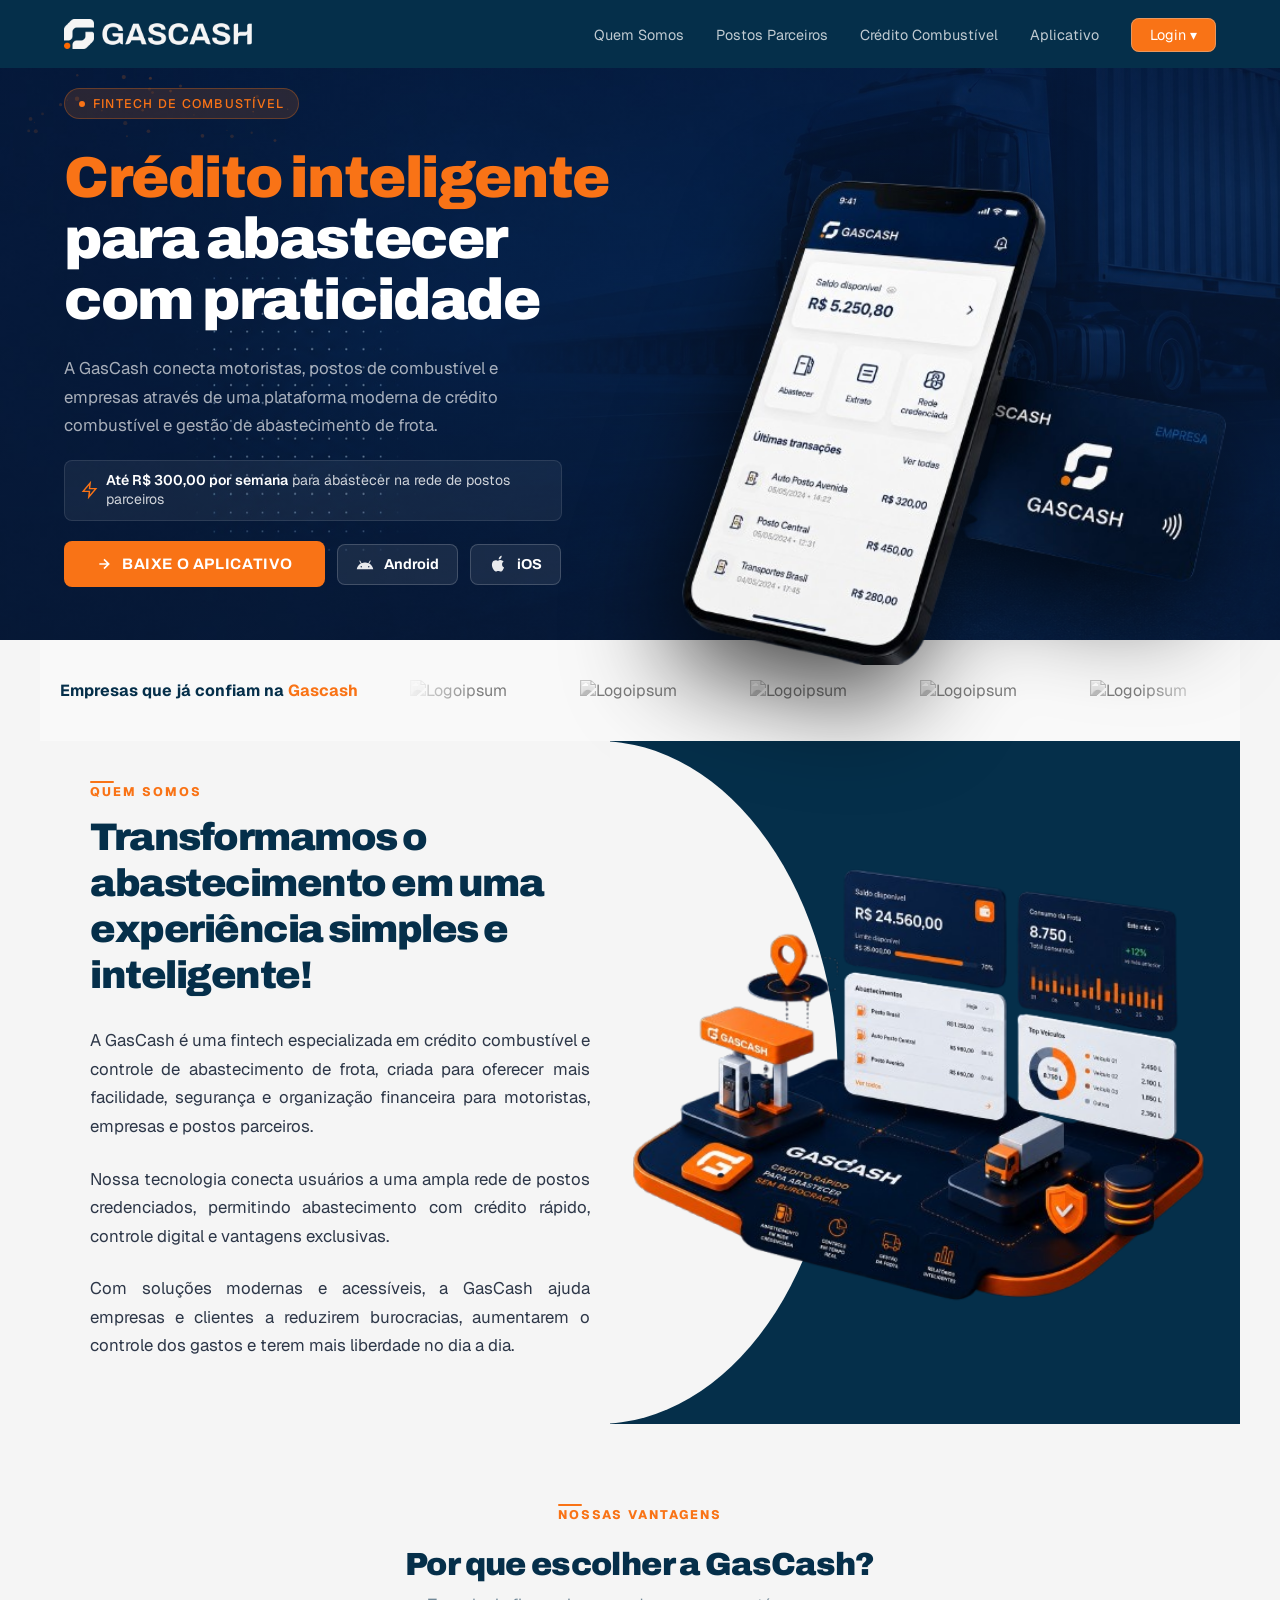
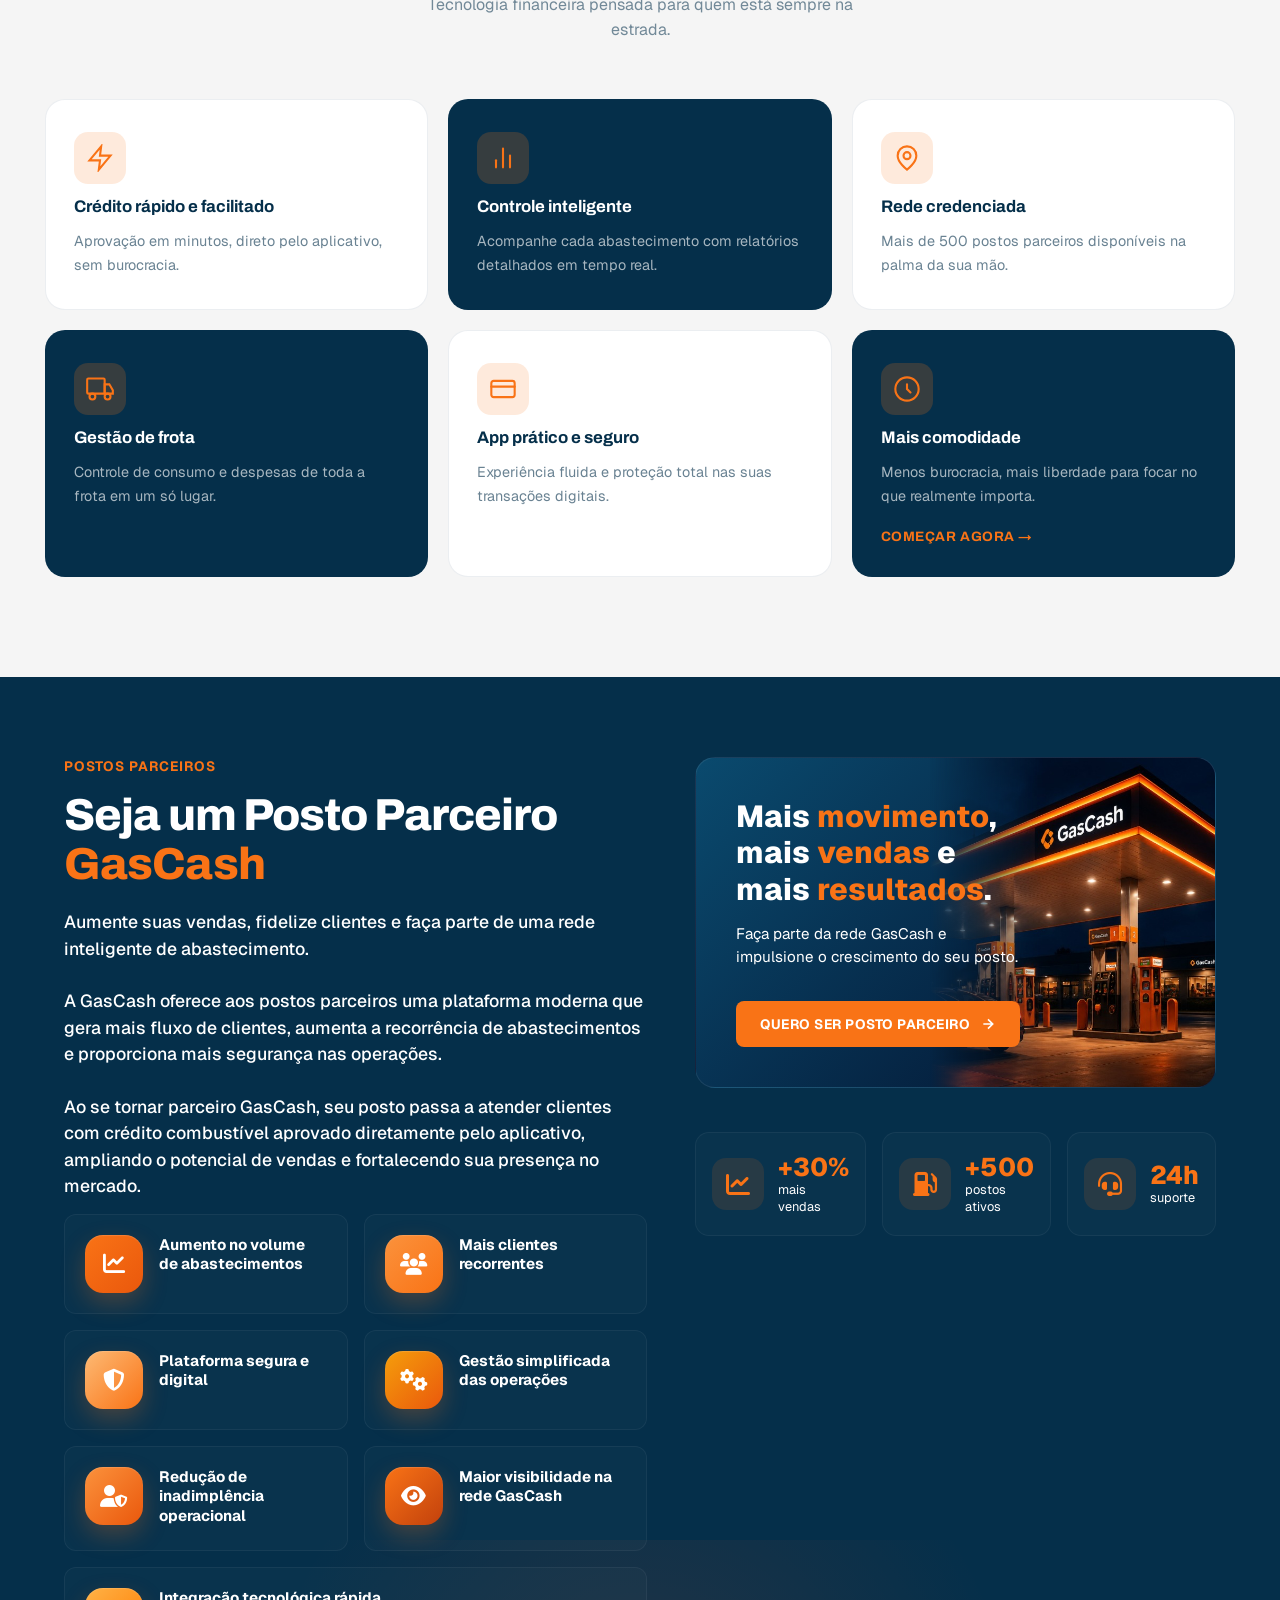
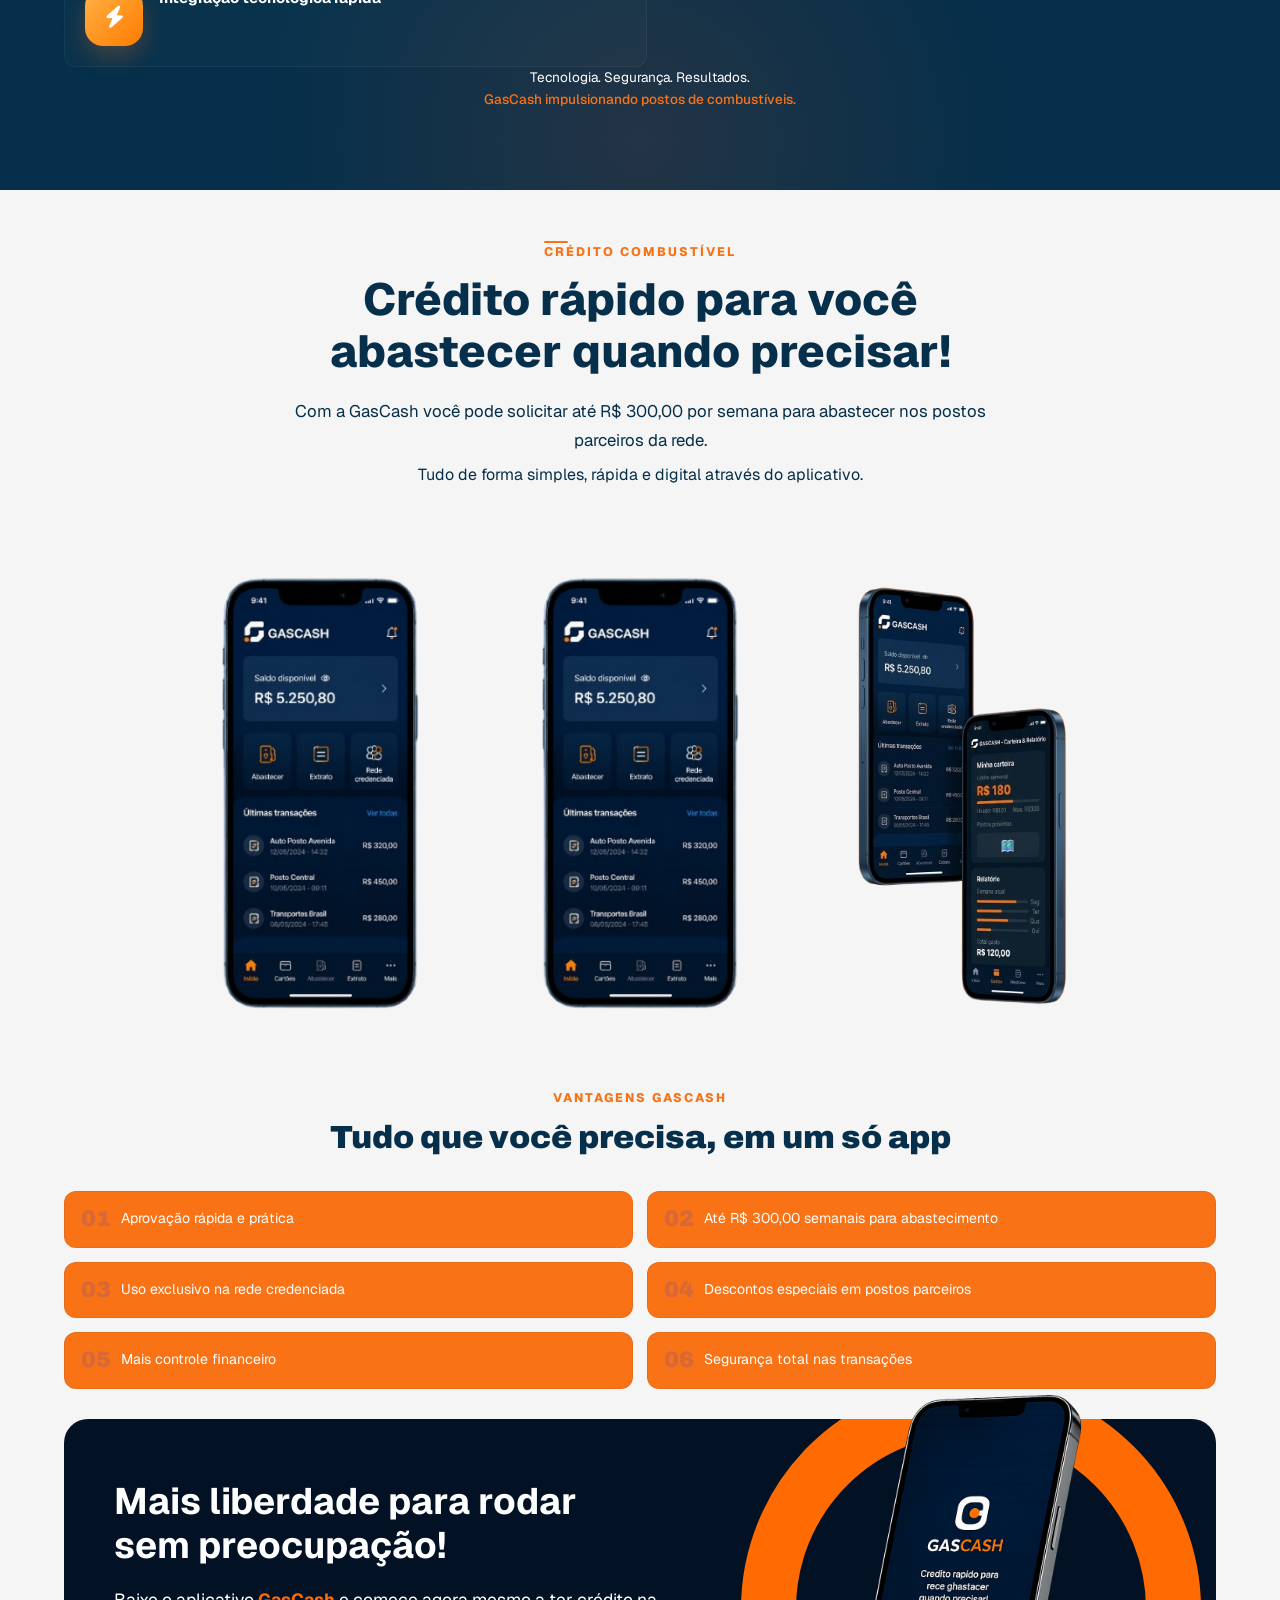
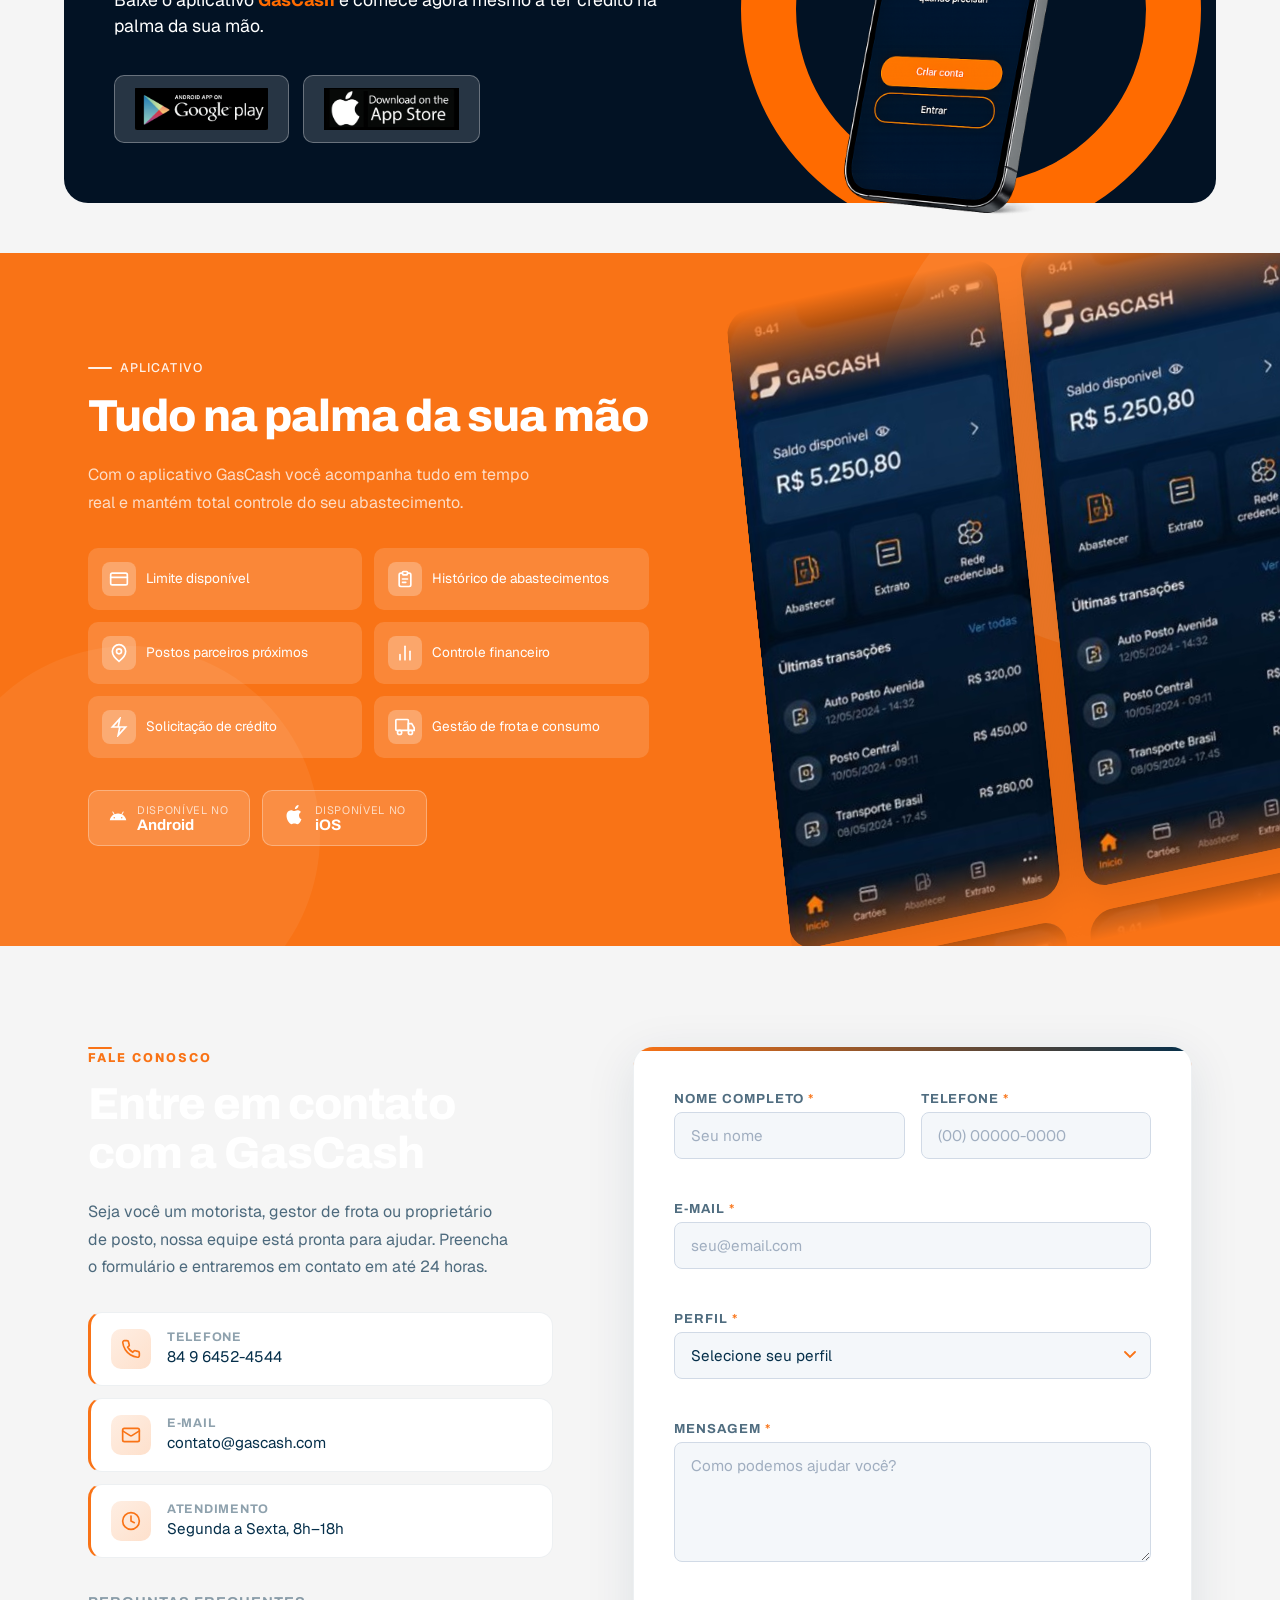
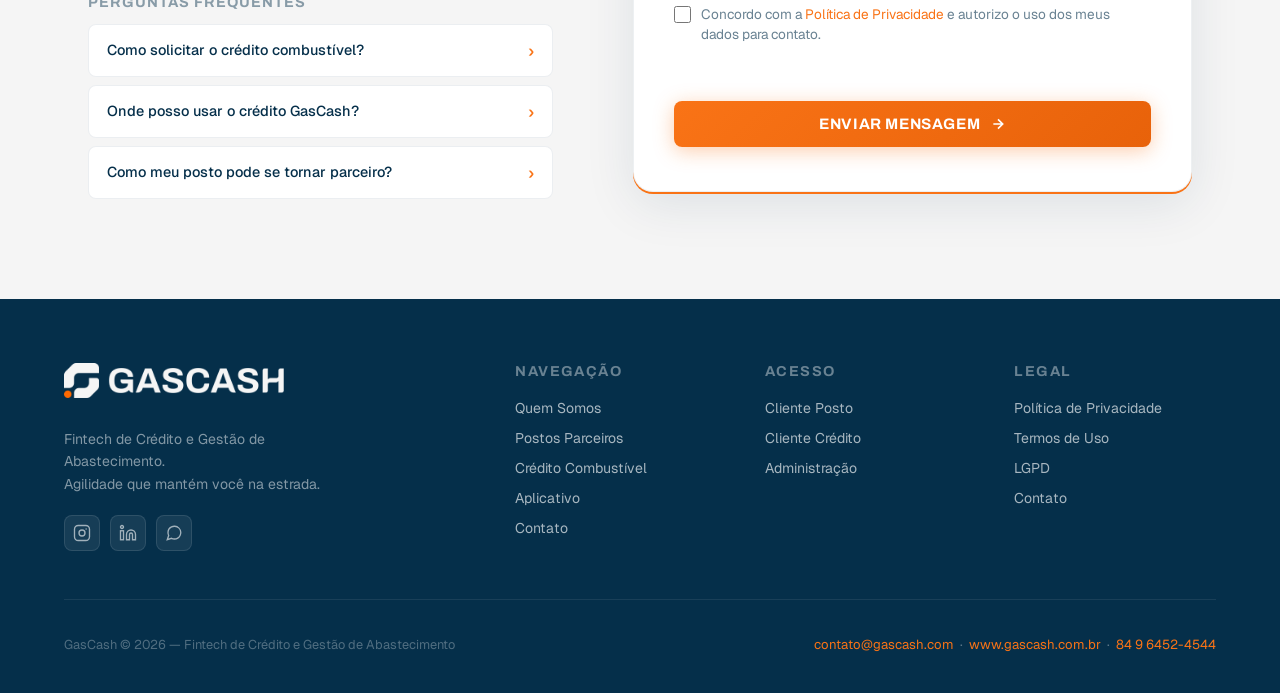
==== commit 44fdc7ac: "Ajustes nas paginas" ====
--- a/teste.html
+++ b/teste.html
@@ -3,1926 +3,2764 @@
   <head>
     <meta charset="UTF-8" />
     <meta name="viewport" content="width=device-width, initial-scale=1.0" />
-    <title>GasCash — Crédito Combustível Inteligente</title>
+    <meta
+      name="description"
+      content="GasCash — Fintech de crédito combustível e gestão de abastecimento de frota. Solicite até R$ 300 por semana pelo aplicativo."
+    />
+    <title>GasCash — Crédito Combustível</title>
     <link
-      href="https://fonts.googleapis.com/css2?family=Archivo:wght@400;500;600;700;800;900&family=Geist:wght@300;400;500;600&display=swap"
+      href="https://fonts.googleapis.com/css2?family=Archivo:wght@400;600;700;900&family=Geist:wght@400;500&display=swap"
       rel="stylesheet"
     />
-    <style>
-      * {
-        margin: 0;
-        padding: 0;
-        box-sizing: border-box;
-      }
-      :root {
-        --or: #f97316;
-        --or2: #e06310;
-        --or3: #ffa050;
-        --nv: #052f4a;
-        --nv2: #0a3d5e;
-        --nv3: #0d4a72;
-        --cl: #f5f5f5;
-        --wh: #ffffff;
-        --tx-muted: rgba(255, 255, 255, 0.55);
-        --tx-soft: rgba(255, 255, 255, 0.75);
-      }
-      html {
-        scroll-behavior: smooth;
-      }
-      body {
-        font-family: "Geist", "Archivo", sans-serif;
-        background: var(--cl);
-        color: var(--nv);
-        overflow-x: hidden;
-      }
-
-      /* ═══ SCROLLBAR ═══ */
-      ::-webkit-scrollbar {
-        width: 6px;
-      }
-      ::-webkit-scrollbar-track {
-        background: var(--nv);
-      }
-      ::-webkit-scrollbar-thumb {
-        background: var(--or);
-        border-radius: 3px;
-      }
-
-      /* ═══ NAV ═══ */
-      nav {
-        position: fixed;
-        top: 0;
-        left: 0;
-        right: 0;
-        z-index: 200;
-        height: 70px;
-        display: flex;
-        align-items: center;
-        justify-content: space-between;
-        padding: 0 6%;
-        background: rgba(5, 47, 74, 0.92);
-        backdrop-filter: blur(18px);
-        border-bottom: 1px solid rgba(255, 255, 255, 0.06);
-        transition: all 0.3s;
-      }
-      nav.scrolled {
-        background: rgba(5, 47, 74, 0.98);
-        box-shadow: 0 8px 40px rgba(0, 0, 0, 0.4);
-      }
-      .logo-wrap {
-        display: flex;
-        align-items: center;
-        gap: 10px;
-        text-decoration: none;
-      }
-      .logo-icon {
-        width: 36px;
-        height: 36px;
-        background: var(--or);
-        border-radius: 9px;
-        display: flex;
-        align-items: center;
-        justify-content: center;
-        transition: transform 0.3s;
-      }
-      .logo-wrap:hover .logo-icon {
-        transform: rotate(-8deg) scale(1.05);
-      }
-      .logo-text {
-        font-family: "Archivo", sans-serif;
-        font-weight: 900;
-        font-size: 1.3rem;
-        letter-spacing: 0.08em;
-        color: #fff;
-      }
-      .nav-menu {
-        display: flex;
-        align-items: center;
-        gap: 36px;
-        list-style: none;
-      }
-      .nav-menu > li > a {
-        font-family: "Geist", sans-serif;
-        font-size: 0.875rem;
-        font-weight: 400;
-        color: rgba(255, 255, 255, 0.7);
-        text-decoration: none;
-        transition: color 0.2s;
-        position: relative;
-      }
-      .nav-menu > li > a::after {
-        content: "";
-        position: absolute;
-        bottom: -4px;
-        left: 0;
-        right: 0;
-        height: 2px;
-        background: var(--or);
-        border-radius: 2px;
-        transform: scaleX(0);
-        transition: transform 0.25s;
-      }
-      .nav-menu > li > a:hover {
-        color: #fff;
-      }
-      .nav-menu > li > a:hover::after {
-        transform: scaleX(1);
-      }
-      .nav-login-wrap {
-        position: relative;
-      }
-      .nav-login-btn {
-        display: flex;
-        align-items: center;
-        gap: 6px;
-        background: var(--or);
-        color: #fff !important;
-        font-family: "Archivo", sans-serif;
-        font-weight: 700;
-        font-size: 0.85rem;
-        letter-spacing: 0.04em;
-        padding: 9px 20px;
-        border-radius: 8px;
-        cursor: pointer;
-        text-decoration: none;
-        transition:
-          background 0.2s,
-          transform 0.15s;
-        border: none;
-      }
-      .nav-login-btn:hover {
-        background: var(--or2);
-        transform: translateY(-1px);
-      }
-      .nav-login-btn::after {
-        display: none !important;
-      }
-      .login-dropdown {
-        position: absolute;
-        top: calc(100% + 10px);
-        right: 0;
-        background: var(--nv2);
-        border: 1px solid rgba(255, 255, 255, 0.1);
-        border-radius: 12px;
-        min-width: 210px;
-        overflow: hidden;
-        opacity: 0;
-        pointer-events: none;
-        transform: translateY(-6px) scale(0.97);
-        transition: all 0.2s;
-        transform-origin: top right;
-        box-shadow: 0 16px 48px rgba(0, 0, 0, 0.4);
-      }
-      .nav-login-wrap:hover .login-dropdown {
-        opacity: 1;
-        pointer-events: all;
-        transform: translateY(0) scale(1);
-      }
-      .login-dropdown a {
-        display: flex;
-        align-items: center;
-        gap: 10px;
-        padding: 13px 18px;
-        font-family: "Geist", sans-serif;
-        font-size: 0.875rem;
-        color: rgba(255, 255, 255, 0.75);
-        text-decoration: none;
-        border-bottom: 1px solid rgba(255, 255, 255, 0.06);
-        transition: all 0.15s;
-      }
-      .login-dropdown a:last-child {
-        border-bottom: none;
-      }
-      .login-dropdown a:hover {
-        background: rgba(249, 115, 22, 0.12);
-        color: #fff;
-        padding-left: 22px;
-      }
-      .login-dropdown a svg {
-        opacity: 0.6;
-        flex-shrink: 0;
-      }
-      .hamburger {
-        display: none;
-        flex-direction: column;
-        gap: 5px;
-        cursor: pointer;
-        padding: 5px;
-      }
-      .hamburger span {
-        width: 22px;
-        height: 2px;
-        background: #fff;
-        border-radius: 2px;
-        transition: 0.3s;
-      }
-
-      /* ═══ HERO ═══ */
-      #hero {
-        min-height: 100vh;
-        background: var(--nv);
-        position: relative;
-        overflow: hidden;
-        display: flex;
-        align-items: center;
-        padding: 90px 6% 60px;
-      }
-      .hero-particles {
-        position: absolute;
-        inset: 0;
-        pointer-events: none;
-        overflow: hidden;
-      }
-      .hero-particles span {
-        position: absolute;
-        border-radius: 50%;
-        background: rgba(249, 115, 22, 0.07);
-        animation: floatP 8s ease-in-out infinite;
-      }
-      .hero-particles span:nth-child(1) {
-        width: 500px;
-        height: 500px;
-        top: -150px;
-        right: -100px;
-        animation-delay: 0s;
-      }
-      .hero-particles span:nth-child(2) {
-        width: 300px;
-        height: 300px;
-        bottom: -80px;
-        left: -60px;
-        animation-delay: 2s;
-        background: rgba(249, 115, 22, 0.05);
-      }
-      .hero-particles span:nth-child(3) {
-        width: 180px;
-        height: 180px;
-        top: 30%;
-        right: 35%;
-        animation-delay: 4s;
-        background: rgba(249, 115, 22, 0.04);
-      }
-      .hero-particles span:nth-child(4) {
-        width: 80px;
-        height: 80px;
-        top: 20%;
-        left: 20%;
-        animation-delay: 1s;
-        background: rgba(249, 115, 22, 0.08);
-      }
-      .hero-grid-bg {
-        position: absolute;
-        inset: 0;
-        background-image:
-          linear-gradient(rgba(249, 115, 22, 0.05) 1px, transparent 1px),
-          linear-gradient(90deg, rgba(249, 115, 22, 0.05) 1px, transparent 1px);
-        background-size: 60px 60px;
-        mask-image: radial-gradient(
-          ellipse 70% 70% at 50% 50%,
-          black 0%,
-          transparent 100%
-        );
-      }
-      @keyframes floatP {
-        0%,
-        100% {
-          transform: translateY(0) scale(1);
-        }
-        50% {
-          transform: translateY(-30px) scale(1.05);
-        }
-      }
-
-      .hero-content {
-        max-width: 1260px;
-        width: 100%;
-        margin: 0 auto;
-        display: grid;
-        grid-template-columns: 1fr 1fr;
-        gap: 80px;
-        align-items: center;
-        position: relative;
-        z-index: 2;
-      }
-      .hero-badge {
-        display: inline-flex;
-        align-items: center;
-        gap: 8px;
-        background: rgba(249, 115, 22, 0.15);
-        border: 1px solid rgba(249, 115, 22, 0.35);
-        color: var(--or);
-        font-family: "Geist", sans-serif;
-        font-size: 0.78rem;
-        font-weight: 500;
-        letter-spacing: 0.1em;
-        text-transform: uppercase;
-        padding: 6px 14px;
-        border-radius: 50px;
-        margin-bottom: 24px;
-        animation: slideIn 0.7s ease both;
-      }
-      .badge-dot {
-        width: 7px;
-        height: 7px;
-        border-radius: 50%;
-        background: var(--or);
-        animation: blink 2s ease-in-out infinite;
-      }
-      @keyframes blink {
-        0%,
-        100% {
-          opacity: 1;
-          transform: scale(1);
-        }
-        50% {
-          opacity: 0.4;
-          transform: scale(0.6);
-        }
-      }
-
-      .hero-h1 {
-        font-family: "Archivo", sans-serif;
-        font-weight: 900;
-        font-size: clamp(2.4rem, 4.5vw, 3.8rem);
-        line-height: 1.07;
-        letter-spacing: -0.025em;
-        color: #fff;
-        margin-bottom: 22px;
-        animation: slideIn 0.7s 0.1s ease both;
-      }
-      .hero-h1 .hl {
-        color: var(--or);
-      }
-      .hero-p {
-        font-family: "Geist", sans-serif;
-        font-size: 1.05rem;
-        line-height: 1.75;
-        color: rgba(255, 255, 255, 0.62);
-        max-width: 480px;
-        margin-bottom: 14px;
-        animation: slideIn 0.7s 0.2s ease both;
-      }
-      .hero-highlight {
-        display: inline-flex;
-        align-items: center;
-        gap: 8px;
-        background: rgba(255, 255, 255, 0.06);
-        border: 1px solid rgba(255, 255, 255, 0.1);
-        border-radius: 8px;
-        padding: 10px 16px;
-        margin: 12px 0 36px;
-        animation: slideIn 0.7s 0.25s ease both;
-      }
-      .hero-highlight svg {
-        color: var(--or);
-        flex-shrink: 0;
-      }
-      .hero-highlight p {
-        font-family: "Geist", sans-serif;
-        font-size: 0.88rem;
-        color: rgba(255, 255, 255, 0.8);
-        line-height: 1.4;
-      }
-      .hero-highlight strong {
-        color: #fff;
-        font-weight: 600;
-      }
-      .hero-ctas {
-        display: flex;
-        gap: 14px;
-        flex-wrap: wrap;
-        animation: slideIn 0.7s 0.3s ease both;
-      }
-      .btn-or {
-        display: inline-flex;
-        align-items: center;
-        gap: 9px;
-        background: var(--or);
-        color: #fff;
-        font-family: "Archivo", sans-serif;
-        font-weight: 700;
-        font-size: 0.92rem;
-        letter-spacing: 0.04em;
-        text-transform: uppercase;
-        padding: 14px 30px;
-        border-radius: 9px;
-        border: none;
-        cursor: pointer;
-        text-decoration: none;
-        transition: all 0.2s;
-        position: relative;
-        overflow: hidden;
-      }
-      .btn-or::before {
-        content: "";
-        position: absolute;
-        inset: 0;
-        background: rgba(255, 255, 255, 0.15);
-        transform: translateX(-100%);
-        transition: transform 0.3s;
-      }
-      .btn-or:hover {
-        background: var(--or2);
-        transform: translateY(-2px);
-        box-shadow: 0 8px 28px rgba(249, 115, 22, 0.45);
-      }
-      .btn-or:hover::before {
-        transform: translateX(0);
-      }
-      .btn-ghost {
-        display: inline-flex;
-        align-items: center;
-        gap: 9px;
-        background: transparent;
-        color: rgba(255, 255, 255, 0.8);
-        font-family: "Geist", sans-serif;
-        font-weight: 500;
-        font-size: 0.92rem;
-        padding: 14px 26px;
-        border-radius: 9px;
-        border: 1px solid rgba(255, 255, 255, 0.2);
-        cursor: pointer;
-        text-decoration: none;
-        transition: all 0.2s;
-      }
-      .btn-ghost:hover {
-        border-color: var(--or);
-        color: var(--or);
-        background: rgba(249, 115, 22, 0.06);
-      }
-
-      /* phone mockup */
-      .hero-phone-wrap {
-        display: flex;
-        align-items: center;
-        justify-content: center;
-        gap: 20px;
-        animation: slideInR 0.8s 0.2s ease both;
-      }
-      @keyframes slideIn {
-        from {
-          opacity: 0;
-          transform: translateY(22px);
-        }
-        to {
-          opacity: 1;
-          transform: translateY(0);
-        }
-      }
-      @keyframes slideInR {
-        from {
-          opacity: 0;
-          transform: translateX(40px);
-        }
-        to {
-          opacity: 1;
-          transform: translateX(0);
-        }
-      }
-
-      .phone-device {
-        background: var(--nv2);
-        border-radius: 40px;
-        padding: 12px;
-        border: 2px solid rgba(255, 255, 255, 0.1);
-        box-shadow:
-          0 40px 80px rgba(0, 0, 0, 0.5),
-          0 0 0 1px rgba(255, 255, 255, 0.05);
-        position: relative;
-      }
-      .phone-device.main {
-        width: 220px;
-      }
-      .phone-device.secondary {
-        width: 180px;
-        transform: translateY(24px);
-        opacity: 0.8;
-      }
-      .phone-notch {
-        width: 80px;
-        height: 22px;
-        background: var(--nv);
-        border-radius: 50px;
-        margin: 0 auto 12px;
-      }
-      .phone-screen {
-        background: #061827;
-        border-radius: 28px;
-        overflow: hidden;
-        padding: 18px 14px;
-      }
-      .ph-top {
-        display: flex;
-        justify-content: space-between;
-        align-items: center;
-        margin-bottom: 16px;
-      }
-      .ph-logo {
-        display: flex;
-        align-items: center;
-        gap: 6px;
-      }
-      .ph-logo-sq {
-        width: 22px;
-        height: 22px;
-        background: var(--or);
-        border-radius: 5px;
-        display: flex;
-        align-items: center;
-        justify-content: center;
-      }
-      .ph-logo span {
-        font-family: "Archivo", sans-serif;
-        font-weight: 900;
-        font-size: 0.72rem;
-        color: #fff;
-        letter-spacing: 0.06em;
-      }
-      .ph-bell {
-        width: 24px;
-        height: 24px;
-        display: flex;
-        align-items: center;
-        justify-content: center;
-        color: rgba(255, 255, 255, 0.5);
-      }
-      .ph-saldo-label {
-        font-family: "Geist", sans-serif;
-        font-size: 0.65rem;
-        color: rgba(255, 255, 255, 0.45);
-        text-transform: uppercase;
-        letter-spacing: 0.08em;
-        margin-bottom: 3px;
-      }
-      .ph-saldo-val {
-        font-family: "Archivo", sans-serif;
-        font-weight: 900;
-        font-size: 1.5rem;
-        color: #fff;
-        margin-bottom: 16px;
-        display: flex;
-        align-items: center;
-        gap: 6px;
-      }
-      .ph-saldo-val svg {
-        color: rgba(255, 255, 255, 0.35);
-      }
-      .ph-actions {
-        display: grid;
-        grid-template-columns: 1fr 1fr 1fr;
-        gap: 8px;
-        margin-bottom: 18px;
-      }
-      .ph-act {
-        background: rgba(255, 255, 255, 0.06);
-        border: 1px solid rgba(255, 255, 255, 0.07);
-        border-radius: 10px;
-        padding: 8px 6px;
-        text-align: center;
-        transition: background 0.2s;
-        cursor: pointer;
-      }
-      .ph-act:hover {
-        background: rgba(249, 115, 22, 0.15);
-      }
-      .ph-act svg {
-        margin-bottom: 4px;
-        color: var(--or);
-      }
-      .ph-act span {
-        display: block;
-        font-size: 0.58rem;
-        color: rgba(255, 255, 255, 0.55);
-        font-family: "Geist", sans-serif;
-        line-height: 1.3;
-      }
-      .ph-tx-title {
-        display: flex;
-        justify-content: space-between;
-        align-items: center;
-        margin-bottom: 10px;
-      }
-      .ph-tx-title span {
-        font-size: 0.68rem;
-        color: rgba(255, 255, 255, 0.4);
-        text-transform: uppercase;
-        letter-spacing: 0.07em;
-        font-family: "Geist", sans-serif;
-      }
-      .ph-tx-title a {
-        font-size: 0.68rem;
-        color: var(--or);
-        font-family: "Geist", sans-serif;
-        text-decoration: none;
-      }
-      .ph-tx-row {
-        display: flex;
-        justify-content: space-between;
-        align-items: center;
-        background: rgba(255, 255, 255, 0.04);
-        border-radius: 9px;
-        padding: 8px 10px;
-        margin-bottom: 6px;
-      }
-      .ph-tx-left {
-        display: flex;
-        align-items: center;
-        gap: 8px;
-      }
-      .ph-tx-icon {
-        width: 28px;
-        height: 28px;
-        border-radius: 7px;
-        background: rgba(249, 115, 22, 0.15);
-        display: flex;
-        align-items: center;
-        justify-content: center;
-        color: var(--or);
-        flex-shrink: 0;
-      }
-      .ph-tx-name {
-        font-family: "Geist", sans-serif;
-        font-size: 0.72rem;
-        color: rgba(255, 255, 255, 0.85);
-      }
-      .ph-tx-date {
-        font-size: 0.6rem;
-        color: rgba(255, 255, 255, 0.35);
-        font-family: "Geist", sans-serif;
-      }
-      .ph-tx-val {
-        font-family: "Archivo", sans-serif;
-        font-weight: 700;
-        font-size: 0.8rem;
-        color: #f87171;
-      }
-      .ph-nav-bar {
-        display: flex;
-        justify-content: space-around;
-        border-top: 1px solid rgba(255, 255, 255, 0.07);
-        padding-top: 10px;
-        margin-top: 10px;
-      }
-      .ph-nav-item {
-        display: flex;
-        flex-direction: column;
-        align-items: center;
-        gap: 2px;
-        cursor: pointer;
-      }
-      .ph-nav-item svg {
-        color: rgba(255, 255, 255, 0.3);
-      }
-      .ph-nav-item.active svg {
-        color: var(--or);
-      }
-      .ph-nav-item span {
-        font-size: 0.55rem;
-        color: rgba(255, 255, 255, 0.3);
-        font-family: "Geist", sans-serif;
-      }
-      .ph-nav-item.active span {
-        color: var(--or);
-      }
-
-      /* card mockup alongside */
-      .card-mockup {
-        position: absolute;
-        bottom: -20px;
-        right: -30px;
-        width: 170px;
-        background: var(--or);
-        border-radius: 16px;
-        padding: 14px;
-        box-shadow: 0 20px 50px rgba(249, 115, 22, 0.3);
-        animation: floatCard 4s ease-in-out infinite;
-      }
-      @keyframes floatCard {
-        0%,
-        100% {
-          transform: translateY(0);
-        }
-        50% {
-          transform: translateY(-10px);
-        }
-      }
-      .card-mockup-chip {
-        width: 30px;
-        height: 22px;
-        background: rgba(255, 255, 255, 0.25);
-        border-radius: 4px;
-        margin-bottom: 16px;
-      }
-      .card-mockup-brand {
-        font-family: "Archivo", sans-serif;
-        font-weight: 900;
-        font-size: 0.78rem;
-        letter-spacing: 0.08em;
-        color: #fff;
-        margin-bottom: 18px;
-      }
-      .card-mockup-num {
-        font-family: "Geist", sans-serif;
-        font-size: 0.62rem;
-        letter-spacing: 0.15em;
-        color: rgba(255, 255, 255, 0.7);
-        margin-bottom: 10px;
-      }
-      .card-mockup-row {
-        display: flex;
-        justify-content: space-between;
-        align-items: flex-end;
-      }
-      .card-mockup-row span {
-        font-family: "Archivo", sans-serif;
-        font-weight: 700;
-        font-size: 0.7rem;
-        color: #fff;
-      }
-      .card-mockup .contactless {
-        color: rgba(255, 255, 255, 0.7);
-      }
-
-      /* ═══ TRUST STRIP ═══ */
-      #trust {
-        background: #fff;
-        padding: 28px 6%;
-        border-bottom: 1px solid rgba(5, 47, 74, 0.08);
-        overflow: hidden;
-      }
-      .trust-inner {
-        max-width: 1260px;
-        margin: 0 auto;
-        display: flex;
-        align-items: center;
-        gap: 40px;
-      }
-      .trust-label {
-        font-family: "Geist", sans-serif;
-        font-size: 0.8rem;
-        font-weight: 500;
-        color: rgba(5, 47, 74, 0.45);
-        white-space: nowrap;
-        text-transform: uppercase;
-        letter-spacing: 0.07em;
-        flex-shrink: 0;
-      }
-      .trust-logos {
-        display: flex;
-        align-items: center;
-        gap: 40px;
-        overflow: hidden;
-        flex: 1;
-      }
-      .trust-logo {
-        display: flex;
-        align-items: center;
-        gap: 8px;
-        opacity: 0.3;
-        filter: grayscale(1);
-        transition: all 0.3s;
-        flex-shrink: 0;
-        font-family: "Archivo", sans-serif;
-        font-weight: 700;
-        font-size: 0.9rem;
-        color: var(--nv);
-      }
-      .trust-logo:hover {
-        opacity: 0.7;
-        filter: grayscale(0);
-      }
-      .trust-logo-sq {
-        width: 28px;
-        height: 28px;
-        border-radius: 6px;
-        background: var(--nv);
-        display: flex;
-        align-items: center;
-        justify-content: center;
-      }
-
-      /* ═══ SECTIONS BASE ═══ */
-      section {
-        padding: 110px 6%;
-      }
-      .s-inner {
-        max-width: 1260px;
-        margin: 0 auto;
-      }
-      .s-tag {
-        display: inline-flex;
-        align-items: center;
-        gap: 8px;
-        font-family: "Geist", sans-serif;
-        font-size: 0.75rem;
-        font-weight: 500;
-        letter-spacing: 0.1em;
-        text-transform: uppercase;
-        color: var(--or);
-        margin-bottom: 16px;
-      }
-      .s-tag::before {
-        content: "";
-        display: block;
-        width: 20px;
-        height: 2px;
-        background: var(--or);
-        border-radius: 1px;
-      }
-      .s-h2 {
-        font-family: "Archivo", sans-serif;
-        font-weight: 900;
-        font-size: clamp(1.9rem, 3vw, 2.9rem);
-        line-height: 1.08;
-        letter-spacing: -0.025em;
-        color: var(--nv);
-        margin-bottom: 18px;
-      }
-      .s-h2.light {
-        color: #fff;
-      }
-      .s-h2 span {
-        color: var(--or);
-      }
-      .s-lead {
-        font-family: "Geist", sans-serif;
-        font-size: 1rem;
-        line-height: 1.75;
-        color: rgba(5, 47, 74, 0.6);
-        max-width: 560px;
-      }
-      .s-lead.light {
-        color: rgba(255, 255, 255, 0.6);
-      }
-
-      /* ═══ REVEAL ═══ */
-      .rv {
-        opacity: 0;
-        transform: translateY(32px);
-        transition:
-          opacity 0.75s ease,
-          transform 0.75s ease;
-      }
-      .rv.up {
-        opacity: 1;
-        transform: translateY(0);
-      }
-      .rv-r {
-        opacity: 0;
-        transform: translateX(40px);
-        transition:
-          opacity 0.75s ease,
-          transform 0.75s ease;
-      }
-      .rv-r.up {
-        opacity: 1;
-        transform: translateX(0);
-      }
-
-      /* ═══ QUEM SOMOS ═══ */
-      #sobre {
-        background: var(--cl);
-      }
-      .sobre-grid {
-        display: grid;
-        grid-template-columns: 1fr 1fr;
-        gap: 80px;
-        align-items: center;
-        margin-top: 70px;
-      }
-      .sobre-text p {
-        font-family: "Geist", sans-serif;
-        font-size: 0.95rem;
-        line-height: 1.8;
-        color: rgba(5, 47, 74, 0.62);
-        margin-bottom: 16px;
-      }
-      .features-grid {
-        display: grid;
-        grid-template-columns: 1fr 1fr;
-        gap: 12px;
-        margin-top: 32px;
-      }
-      .feat-card {
-        background: #fff;
-        border: 1px solid rgba(5, 47, 74, 0.08);
-        border-radius: 14px;
-        padding: 16px;
-        display: flex;
-        align-items: flex-start;
-        gap: 12px;
-        transition: all 0.25s;
-        cursor: default;
-      }
-      .feat-card:hover {
-        border-color: var(--or);
-        transform: translateY(-3px);
-        box-shadow: 0 10px 32px rgba(249, 115, 22, 0.12);
-      }
-      .feat-icon {
-        width: 38px;
-        height: 38px;
-        border-radius: 10px;
-        background: rgba(249, 115, 22, 0.1);
-        display: flex;
-        align-items: center;
-        justify-content: center;
-        flex-shrink: 0;
-        color: var(--or);
-      }
-      .feat-card p {
-        font-family: "Geist", sans-serif;
-        font-size: 0.85rem;
-        line-height: 1.5;
-        color: var(--nv);
-        margin-top: 3px;
-      }
-
-      .sobre-stats-side {
-        position: relative;
-      }
-      .watermark {
-        position: absolute;
-        top: -20px;
-        left: -10px;
-        font-family: "Archivo", sans-serif;
-        font-weight: 900;
-        font-size: 9rem;
-        color: var(--or);
-        opacity: 0.06;
-        line-height: 1;
-        pointer-events: none;
-        letter-spacing: -0.04em;
-        z-index: 0;
-      }
-      .stats-grid {
-        display: grid;
-        grid-template-columns: 1fr 1fr;
-        gap: 16px;
-        position: relative;
-        z-index: 1;
-      }
-      .stat-box {
-        border-radius: 18px;
-        padding: 28px 22px;
-        position: relative;
-        overflow: hidden;
-      }
-      .stat-box.dark {
-        background: var(--nv);
-        color: #fff;
-      }
-      .stat-box.accent {
-        background: var(--or);
-        color: #fff;
-      }
-      .stat-box .n {
-        font-family: "Archivo", sans-serif;
-        font-weight: 900;
-        font-size: 2.5rem;
-        color: #fff;
-        line-height: 1;
-        display: flex;
-        align-items: flex-start;
-        gap: 2px;
-      }
-      .stat-box .n sup {
-        font-size: 1.2rem;
-        margin-top: 4px;
-      }
-      .stat-box .l {
-        font-family: "Geist", sans-serif;
-        font-size: 0.82rem;
-        color: rgba(255, 255, 255, 0.6);
-        margin-top: 8px;
-        line-height: 1.4;
-      }
-      .stat-bg {
-        position: absolute;
-        right: -20px;
-        bottom: -20px;
-        width: 90px;
-        height: 90px;
-        border-radius: 50%;
-        background: rgba(255, 255, 255, 0.06);
-        pointer-events: none;
-      }
-
-      /* ═══ SOLUÇÕES ═══ */
-      #solucoes {
-        background: #fff;
-      }
-      .solucoes-grid {
-        display: grid;
-        grid-template-columns: 1fr 1fr;
-        gap: 60px;
-        align-items: center;
-        margin-top: 70px;
-      }
-      .solucoes-cards {
-        display: grid;
-        grid-template-columns: 1fr 1fr;
-        gap: 14px;
-      }
-      .sol-card {
-        background: var(--cl);
-        border: 1px solid rgba(5, 47, 74, 0.08);
-        border-radius: 16px;
-        padding: 22px 18px;
-        transition: all 0.25s;
-      }
-      .sol-card:hover {
-        background: var(--nv);
-        border-color: var(--nv);
-        transform: translateY(-4px);
-        box-shadow: 0 16px 40px rgba(5, 47, 74, 0.2);
-      }
-      .sol-card:hover .sol-card-title {
-        color: #fff;
-      }
-      .sol-card:hover .sol-card-p {
-        color: rgba(255, 255, 255, 0.6);
-      }
-      .sol-card:hover .sol-icon-wrap {
-        background: rgba(249, 115, 22, 0.2);
-      }
-      .sol-card:hover .sol-icon-wrap svg {
-        color: var(--or);
-      }
-      .sol-icon-wrap {
-        width: 42px;
-        height: 42px;
-        border-radius: 11px;
-        background: rgba(249, 115, 22, 0.1);
-        display: flex;
-        align-items: center;
-        justify-content: center;
-        color: var(--or);
-        margin-bottom: 14px;
-        transition: background 0.25s;
-      }
-      .sol-card-title {
-        font-family: "Archivo", sans-serif;
-        font-weight: 700;
-        font-size: 0.95rem;
-        color: var(--nv);
-        margin-bottom: 8px;
-        transition: color 0.25s;
-      }
-      .sol-card-p {
-        font-family: "Geist", sans-serif;
-        font-size: 0.82rem;
-        line-height: 1.55;
-        color: rgba(5, 47, 74, 0.6);
-        transition: color 0.25s;
-      }
-
-      /* ═══ POSTOS ═══ */
-      #postos {
-        background: var(--nv);
-        position: relative;
-        overflow: hidden;
-      }
-      #postos::before {
-        content: "";
-        position: absolute;
-        top: 0;
-        right: 0;
-        width: 55%;
-        height: 100%;
-        background: rgba(249, 115, 22, 0.03);
-        clip-path: polygon(15% 0, 100% 0, 100% 100%, 0% 100%);
-        pointer-events: none;
-      }
-      .postos-grid {
-        display: grid;
-        grid-template-columns: 1fr 1fr;
-        gap: 80px;
-        align-items: center;
-        margin-top: 70px;
-        position: relative;
-        z-index: 2;
-      }
-      .benefits-list {
-        display: flex;
-        flex-direction: column;
-        gap: 10px;
-        margin-top: 32px;
-      }
-      .ben-row {
-        display: flex;
-        align-items: center;
-        gap: 14px;
-        background: rgba(255, 255, 255, 0.04);
-        border: 1px solid rgba(255, 255, 255, 0.07);
-        border-radius: 11px;
-        padding: 13px 16px;
-        transition: all 0.2s;
-      }
-      .ben-row:hover {
-        border-color: rgba(249, 115, 22, 0.4);
-        background: rgba(249, 115, 22, 0.06);
-        transform: translateX(4px);
-      }
-      .ben-check {
-        width: 28px;
-        height: 28px;
-        border-radius: 50%;
-        background: rgba(249, 115, 22, 0.15);
-        display: flex;
-        align-items: center;
-        justify-content: center;
-        flex-shrink: 0;
-        color: var(--or);
-      }
-      .ben-row p {
-        font-family: "Geist", sans-serif;
-        font-size: 0.88rem;
-        color: rgba(255, 255, 255, 0.8);
-      }
-      .postos-right {
-        display: flex;
-        flex-direction: column;
-        gap: 16px;
-      }
-      .posto-cta {
-        background: var(--or);
-        border-radius: 22px;
-        padding: 40px 34px;
-        position: relative;
-        overflow: hidden;
-      }
-      .posto-cta h3 {
-        font-family: "Archivo", sans-serif;
-        font-weight: 900;
-        font-size: 1.55rem;
-        line-height: 1.2;
-        color: #fff;
-        margin-bottom: 12px;
-      }
-      .posto-cta p {
-        font-family: "Geist", sans-serif;
-        font-size: 0.92rem;
-        line-height: 1.65;
-        color: rgba(255, 255, 255, 0.85);
-        margin-bottom: 28px;
-      }
-      .posto-cta .c1 {
-        position: absolute;
-        top: -50px;
-        right: -50px;
-        width: 200px;
-        height: 200px;
-        border-radius: 50%;
-        background: rgba(255, 255, 255, 0.1);
-        pointer-events: none;
-      }
-      .posto-cta .c2 {
-        position: absolute;
-        bottom: -70px;
-        right: 30px;
-        width: 160px;
-        height: 160px;
-        border-radius: 50%;
-        background: rgba(255, 255, 255, 0.06);
-        pointer-events: none;
-      }
-      .btn-wh {
-        display: inline-flex;
-        align-items: center;
-        gap: 8px;
-        background: #fff;
-        color: var(--or);
-        font-family: "Archivo", sans-serif;
-        font-weight: 700;
-        font-size: 0.88rem;
-        letter-spacing: 0.04em;
-        text-transform: uppercase;
-        padding: 13px 26px;
-        border-radius: 9px;
-        text-decoration: none;
-        transition: all 0.2s;
-        position: relative;
-        z-index: 2;
-      }
-      .btn-wh:hover {
-        transform: translateY(-2px);
-        box-shadow: 0 10px 28px rgba(0, 0, 0, 0.2);
-      }
-      .postos-kpis {
-        display: grid;
-        grid-template-columns: 1fr 1fr 1fr;
-        gap: 12px;
-      }
-      .kpi-box {
-        background: rgba(255, 255, 255, 0.04);
-        border: 1px solid rgba(255, 255, 255, 0.08);
-        border-radius: 14px;
-        padding: 18px 12px;
-        text-align: center;
-        transition: all 0.2s;
-      }
-      .kpi-box:hover {
-        background: rgba(249, 115, 22, 0.1);
-        border-color: rgba(249, 115, 22, 0.3);
-      }
-      .kpi-n {
-        font-family: "Archivo", sans-serif;
-        font-weight: 900;
-        font-size: 1.5rem;
-        color: var(--or);
-      }
-      .kpi-l {
-        font-family: "Geist", sans-serif;
-        font-size: 0.7rem;
-        color: rgba(255, 255, 255, 0.45);
-        margin-top: 4px;
-      }
-
-      /* ═══ CRÉDITO ═══ */
-      #credito {
-        background: var(--cl);
-      }
-      .credito-grid {
-        display: grid;
-        grid-template-columns: 1fr 1fr;
-        gap: 80px;
-        align-items: center;
-        margin-top: 70px;
-      }
-      .credito-phone {
-        display: flex;
-        justify-content: center;
-        align-items: center;
-        position: relative;
-      }
-      .deco-ring {
-        position: absolute;
-        width: 320px;
-        height: 320px;
-        border-radius: 50%;
-        border: 50px solid rgba(249, 115, 22, 0.07);
-        pointer-events: none;
-        z-index: 0;
-      }
-      .deco-ring2 {
-        position: absolute;
-        width: 220px;
-        height: 220px;
-        border-radius: 50%;
-        border: 30px solid rgba(249, 115, 22, 0.05);
-        pointer-events: none;
-        z-index: 0;
-        top: 10%;
-        right: 0;
-      }
-      .phone-cred {
-        background: var(--nv);
-        border-radius: 36px;
-        padding: 10px;
-        border: 2px solid rgba(255, 255, 255, 0.1);
-        box-shadow: 0 40px 80px rgba(0, 0, 0, 0.25);
-        width: 230px;
-        position: relative;
-        z-index: 2;
-      }
-      .ph-screen-cred {
-        background: #061827;
-        border-radius: 28px;
-        padding: 20px 16px;
-        overflow: hidden;
-      }
-      .ph-c-header {
-        font-family: "Geist", sans-serif;
-        font-size: 0.65rem;
-        color: rgba(255, 255, 255, 0.4);
-        text-transform: uppercase;
-        letter-spacing: 0.08em;
-        margin-bottom: 4px;
-      }
-      .ph-c-limit {
-        font-family: "Archivo", sans-serif;
-        font-weight: 900;
-        font-size: 2rem;
-        color: var(--or);
-        margin-bottom: 6px;
-      }
-      .ph-c-sub {
-        font-family: "Geist", sans-serif;
-        font-size: 0.68rem;
-        color: rgba(255, 255, 255, 0.4);
-        margin-bottom: 18px;
-      }
-      .ph-prog-bar {
-        background: rgba(255, 255, 255, 0.1);
-        border-radius: 50px;
-        height: 7px;
-        position: relative;
-        margin-bottom: 6px;
-        overflow: visible;
-      }
-      .ph-prog-fill {
-        background: var(--or);
-        height: 100%;
-        border-radius: 50px;
-        width: 60%;
-        position: relative;
-      }
-      .ph-prog-fill::after {
-        content: "";
-        position: absolute;
-        right: -5px;
-        top: -3px;
-        width: 13px;
-        height: 13px;
-        border-radius: 50%;
-        background: var(--or);
-        border: 2px solid #061827;
-      }
-      .ph-prog-labels {
-        display: flex;
-        justify-content: space-between;
-        font-size: 0.62rem;
-        color: rgba(255, 255, 255, 0.35);
-        font-family: "Geist", sans-serif;
-        margin-bottom: 18px;
-      }
-      .ph-c-title {
-        font-size: 0.65rem;
-        color: rgba(255, 255, 255, 0.35);
-        text-transform: uppercase;
-        letter-spacing: 0.07em;
-        font-family: "Geist", sans-serif;
-        margin-bottom: 10px;
-      }
-      .ph-c-tx {
-        display: flex;
-        justify-content: space-between;
-        align-items: center;
-        background: rgba(255, 255, 255, 0.04);
-        border-radius: 9px;
-        padding: 9px 10px;
-        margin-bottom: 7px;
-      }
-      .ph-c-tx-l {
-        display: flex;
-        align-items: center;
-        gap: 7px;
-      }
-      .ph-c-tx-dot {
-        width: 26px;
-        height: 26px;
-        border-radius: 7px;
-        background: rgba(249, 115, 22, 0.15);
-        display: flex;
-        align-items: center;
-        justify-content: center;
-        color: var(--or);
-        flex-shrink: 0;
-      }
-      .ph-c-tx-n {
-        font-family: "Geist", sans-serif;
-        font-size: 0.7rem;
-        color: rgba(255, 255, 255, 0.8);
-      }
-      .ph-c-tx-d {
-        font-size: 0.58rem;
-        color: rgba(255, 255, 255, 0.3);
-        font-family: "Geist", sans-serif;
-      }
-      .ph-c-tx-v {
-        font-family: "Archivo", sans-serif;
-        font-weight: 700;
-        font-size: 0.75rem;
-        color: #f87171;
-      }
-
-      .vant-grid {
-        display: grid;
-        grid-template-columns: 1fr 1fr;
-        gap: 12px;
-        margin-top: 32px;
-      }
-      .vant-card {
-        background: #fff;
-        border: 1px solid rgba(5, 47, 74, 0.08);
-        border-radius: 13px;
-        padding: 16px;
-        display: flex;
-        align-items: flex-start;
-        gap: 10px;
-        transition: all 0.25s;
-      }
-      .vant-card:hover {
-        border-color: var(--or);
-        transform: translateY(-3px);
-        box-shadow: 0 8px 24px rgba(249, 115, 22, 0.1);
-      }
-      .vant-n {
-        font-family: "Archivo", sans-serif;
-        font-weight: 900;
-        font-size: 1.5rem;
-        color: rgba(249, 115, 22, 0.15);
-        line-height: 1;
-        flex-shrink: 0;
-        width: 28px;
-      }
-      .vant-card p {
-        font-family: "Geist", sans-serif;
-        font-size: 0.85rem;
-        line-height: 1.5;
-        color: var(--nv);
-        margin-top: 2px;
-      }
-      .credito-cta-box {
-        margin-top: 28px;
-        background: rgba(249, 115, 22, 0.07);
-        border: 1px solid rgba(249, 115, 22, 0.2);
-        border-radius: 14px;
-        padding: 22px;
-      }
-      .credito-cta-box p {
-        font-family: "Geist", sans-serif;
-        font-size: 0.9rem;
-        color: rgba(5, 47, 74, 0.7);
-        margin-bottom: 18px;
-        line-height: 1.6;
-      }
-      .credito-cta-box strong {
-        font-family: "Archivo", sans-serif;
-        font-weight: 700;
-        color: var(--nv);
-        display: block;
-        margin-bottom: 8px;
-        font-size: 1rem;
-      }
-
-      /* ═══ NÚMEROS ═══ */
-      #numeros {
-        background: var(--nv);
-        padding: 80px 6%;
-      }
-      .numeros-inner {
-        max-width: 1260px;
-        margin: 0 auto;
-      }
-      .numeros-header {
-        display: flex;
-        align-items: flex-end;
-        justify-content: space-between;
-        margin-bottom: 50px;
-        flex-wrap: wrap;
-        gap: 20px;
-      }
-      .numeros-grid {
-        display: grid;
-        grid-template-columns: repeat(4, 1fr);
-        gap: 20px;
-      }
-      .num-card {
-        background: rgba(255, 255, 255, 0.05);
-        border: 1px solid rgba(255, 255, 255, 0.08);
-        border-radius: 18px;
-        padding: 28px 22px;
-        position: relative;
-        overflow: hidden;
-        transition: all 0.25s;
-      }
-      .num-card:hover {
-        background: rgba(249, 115, 22, 0.12);
-        border-color: rgba(249, 115, 22, 0.3);
-        transform: translateY(-4px);
-      }
-      .num-card .big {
-        font-family: "Archivo", sans-serif;
-        font-weight: 900;
-        font-size: 2.6rem;
-        color: var(--or);
-        line-height: 1;
-        margin-bottom: 8px;
-      }
-      .num-card .lbl {
-        font-family: "Geist", sans-serif;
-        font-size: 0.82rem;
-        color: rgba(255, 255, 255, 0.5);
-        line-height: 1.45;
-      }
-      .num-card .icon-bg {
-        position: absolute;
-        top: 16px;
-        right: 16px;
-        width: 36px;
-        height: 36px;
-        border-radius: 9px;
-        background: rgba(249, 115, 22, 0.12);
-        display: flex;
-        align-items: center;
-        justify-content: center;
-        color: var(--or);
-      }
-
-      /* ═══ APP ═══ */
-      #app {
-        background: var(--or);
-        position: relative;
-        overflow: hidden;
-      }
-      #app::before {
-        content: "";
-        position: absolute;
-        top: -120px;
-        right: -120px;
-        width: 600px;
-        height: 600px;
-        border-radius: 50%;
-        background: rgba(255, 255, 255, 0.08);
-        pointer-events: none;
-      }
-      #app::after {
-        content: "";
-        position: absolute;
-        bottom: -80px;
-        left: -60px;
-        width: 400px;
-        height: 400px;
-        border-radius: 50%;
-        background: rgba(255, 255, 255, 0.05);
-        pointer-events: none;
-      }
-      .app-grid {
-        display: grid;
-        grid-template-columns: 1fr 1fr;
-        gap: 80px;
-        align-items: center;
-        position: relative;
-        z-index: 2;
-      }
-      .app-features {
-        display: grid;
-        grid-template-columns: 1fr 1fr;
-        gap: 12px;
-        margin: 28px 0;
-      }
-      .app-f {
-        display: flex;
-        align-items: center;
-        gap: 10px;
-        background: rgba(255, 255, 255, 0.15);
-        border-radius: 11px;
-        padding: 13px;
-        transition: background 0.2s;
-      }
-      .app-f:hover {
-        background: rgba(255, 255, 255, 0.25);
-      }
-      .app-f-icon {
-        width: 32px;
-        height: 32px;
-        border-radius: 8px;
-        background: rgba(255, 255, 255, 0.2);
-        display: flex;
-        align-items: center;
-        justify-content: center;
-        color: #fff;
-        flex-shrink: 0;
-      }
-      .app-f p {
-        font-family: "Geist", sans-serif;
-        font-size: 0.83rem;
-        color: #fff;
-        line-height: 1.4;
-      }
-      .store-btns {
-        display: flex;
-        gap: 12px;
-        flex-wrap: wrap;
-      }
-      .store-btn {
-        display: flex;
-        align-items: center;
-        gap: 10px;
-        background: rgba(0, 0, 0, 0.2);
-        border: 1px solid rgba(255, 255, 255, 0.25);
-        border-radius: 11px;
-        padding: 11px 18px;
-        text-decoration: none;
-        color: #fff;
-        transition: all 0.2s;
-      }
-      .store-btn:hover {
-        background: rgba(0, 0, 0, 0.35);
-        transform: translateY(-2px);
-      }
-      .store-btn-icon {
-        color: #fff;
-      }
-      .store-btn small {
-        display: block;
-        font-size: 0.65rem;
-        color: rgba(255, 255, 255, 0.65);
-        font-family: "Geist", sans-serif;
-        text-transform: uppercase;
-        letter-spacing: 0.06em;
-      }
-      .store-btn strong {
-        font-family: "Archivo", sans-serif;
-        font-weight: 700;
-        font-size: 0.92rem;
-        display: block;
-      }
-      .app-phones {
-        display: flex;
-        justify-content: center;
-        gap: 16px;
-        align-items: flex-end;
-      }
-      .app-device {
-        background: rgba(0, 0, 0, 0.25);
-        border-radius: 32px;
-        padding: 9px;
-        border: 1px solid rgba(255, 255, 255, 0.15);
-      }
-      .app-device.s {
-        transform: translateY(28px);
-      }
-      .app-scr {
-        background: #061827;
-        border-radius: 24px;
-        overflow: hidden;
-        padding: 16px 12px;
-      }
-      .app-scr-lg {
-        width: 160px;
-      }
-      .app-scr-sm {
-        width: 130px;
-      }
-      .app-pill-badge {
-        display: inline-block;
-        background: rgba(249, 115, 22, 0.2);
-        color: var(--or);
-        font-size: 0.62rem;
-        font-family: "Geist", sans-serif;
-        padding: 3px 8px;
-        border-radius: 50px;
-        margin-bottom: 10px;
-      }
-      .app-scr-h {
-        font-family: "Archivo", sans-serif;
-        font-weight: 700;
-        font-size: 0.78rem;
-        color: #fff;
-        margin-bottom: 12px;
-      }
-      .app-bar-row {
-        margin-bottom: 14px;
-      }
-      .app-bar-lbl {
-        font-size: 0.6rem;
-        color: rgba(255, 255, 255, 0.35);
-        font-family: "Geist", sans-serif;
-        margin-bottom: 4px;
-      }
-      .app-b {
-        background: rgba(255, 255, 255, 0.1);
-        border-radius: 4px;
-        height: 5px;
-        margin-bottom: 3px;
-        overflow: hidden;
-      }
-      .app-b-fill {
-        height: 100%;
-        border-radius: 4px;
-        background: var(--or);
-      }
-      .app-lim-val {
-        font-family: "Archivo", sans-serif;
-        font-weight: 900;
-        font-size: 1.4rem;
-        color: var(--or);
-      }
-      .app-lim-sub {
-        font-size: 0.6rem;
-        color: rgba(255, 255, 255, 0.35);
-        font-family: "Geist", sans-serif;
-      }
-      .app-map {
-        background: rgba(255, 255, 255, 0.04);
-        border-radius: 9px;
-        height: 60px;
-        display: flex;
-        align-items: center;
-        justify-content: center;
-        margin-top: 10px;
-        color: var(--or);
-      }
-
-      /* ═══ FOOTER ═══ */
-      footer {
-        background: #031d2e;
-        padding: 70px 6% 40px;
-        color: #fff;
-      }
-      .footer-grid {
-        max-width: 1260px;
-        margin: 0 auto;
-      }
-      .footer-top {
-        display: grid;
-        grid-template-columns: 2.2fr 1fr 1fr 1fr;
-        gap: 60px;
-        padding-bottom: 50px;
-        border-bottom: 1px solid rgba(255, 255, 255, 0.08);
-        margin-bottom: 36px;
-      }
-      .ft-brand-logo {
-        display: flex;
-        align-items: center;
-        gap: 10px;
-        text-decoration: none;
-        margin-bottom: 18px;
-      }
-      .ft-logo-sq {
-        width: 32px;
-        height: 32px;
-        background: var(--or);
-        border-radius: 8px;
-        display: flex;
-        align-items: center;
-        justify-content: center;
-      }
-      .ft-brand-name {
-        font-family: "Archivo", sans-serif;
-        font-weight: 900;
-        font-size: 1.2rem;
-        letter-spacing: 0.08em;
-        color: #fff;
-      }
-      .ft-brand p {
-        font-family: "Geist", sans-serif;
-        font-size: 0.88rem;
-        color: rgba(255, 255, 255, 0.45);
-        line-height: 1.7;
-        max-width: 280px;
-        margin-bottom: 22px;
-      }
-      .ft-contact {
-        display: flex;
-        flex-direction: column;
-        gap: 8px;
-      }
-      .ft-contact-row {
-        display: flex;
-        align-items: center;
-        gap: 8px;
-        font-family: "Geist", sans-serif;
-        font-size: 0.82rem;
-        color: rgba(255, 255, 255, 0.5);
-      }
-      .ft-contact-row svg {
-        color: var(--or);
-        flex-shrink: 0;
-      }
-      .ft-contact-row a {
-        color: rgba(255, 255, 255, 0.5);
-        text-decoration: none;
-        transition: color 0.2s;
-      }
-      .ft-contact-row a:hover {
-        color: var(--or);
-      }
-      .ft-col h4 {
-        font-family: "Archivo", sans-serif;
-        font-weight: 700;
-        font-size: 0.8rem;
-        text-transform: uppercase;
-        letter-spacing: 0.1em;
-        color: rgba(255, 255, 255, 0.35);
-        margin-bottom: 20px;
-      }
-      .ft-col a {
-        display: flex;
-        align-items: center;
-        gap: 8px;
-        font-family: "Geist", sans-serif;
-        font-size: 0.88rem;
-        color: rgba(255, 255, 255, 0.6);
-        text-decoration: none;
-        margin-bottom: 12px;
-        transition: all 0.2s;
-      }
-      .ft-col a:hover {
-        color: var(--or);
-        transform: translateX(3px);
-      }
-      .ft-col a svg {
-        opacity: 0.5;
-        flex-shrink: 0;
-      }
-      .ft-bottom {
-        display: flex;
-        justify-content: space-between;
-        align-items: center;
-        flex-wrap: wrap;
-        gap: 12px;
-        max-width: 1260px;
-        margin: 0 auto;
-      }
-      .ft-bottom p {
-        font-family: "Geist", sans-serif;
-        font-size: 0.8rem;
-        color: rgba(255, 255, 255, 0.3);
-      }
-      .ft-bottom span {
-        color: var(--or);
-      }
-
-      /* ═══ RESPONSIVE ═══ */
-      @media (max-width: 1000px) {
-        .hero-content,
-        .sobre-grid,
-        .solucoes-grid,
-        .postos-grid,
-        .credito-grid,
-        .app-grid {
-          grid-template-columns: 1fr;
-          gap: 48px;
-        }
-        .hero-phone-wrap {
-          display: none;
-        }
-        .footer-top {
-          grid-template-columns: 1fr 1fr;
-          gap: 36px;
-        }
-        .numeros-grid {
-          grid-template-columns: 1fr 1fr;
-        }
-        .hamburger {
-          display: flex;
-        }
-        .nav-menu {
-          display: none;
-        }
-      }
-      @media (max-width: 600px) {
-        section {
-          padding: 72px 5%;
-        }
-        .footer-top {
-          grid-template-columns: 1fr;
-        }
-        .features-grid,
-        .vant-grid,
-        .app-features {
-          grid-template-columns: 1fr;
-        }
-        .sobre-stats {
-          grid-template-columns: 1fr 1fr;
-        }
-      }
-    </style>
+    <link rel="shortcut icon" href="img/favicon.ico" type="image/x-icon" />
+    <link rel="stylesheet" href="https://cdnjs.cloudflare.com/ajax/libs/font-awesome/6.5.1/css/all.min.css">
+    <link rel="stylesheet" href="css/stilo.css" />
   </head>
+  <style>
+    /* ────────────────────────────────────────────────
+   1. TOKENS & RESET
+──────────────────────────────────────────────── */
+:root {
+  --orange: #f97316;
+  --orange-dark: #d9620f;
+  --orange-light: rgba(249, 115, 22, 0.15);
+  --navy: #052f4a;
+  --navy-light: #0a4a6e;
+  --cloud: #f5f5f5;
+  --white: #ffffff;
+
+  --radius-sm: 8px;
+  --radius-md: 14px;
+  --radius-lg: 20px;
+  --radius-xl: 28px;
+
+  --transition-fast: 0.18s ease;
+  --transition-med: 0.3s ease;
+}
+
+*,
+*::before,
+*::after {
+  margin: 0;
+  padding: 0;
+  box-sizing: border-box;
+}
+
+html {
+  scroll-behavior: smooth;
+}
+
+body {
+  font-family: "Geist", "Archivo", sans-serif;
+  background: var(--cloud);
+  color: var(--navy);
+  overflow-x: hidden;
+  /* Fade-in da página */
+  animation: pageFadeIn 0.6s ease both;
+}
+
+img {
+  max-width: 100%;
+  height: auto;
+  display: block;
+}
+ul,
+ol {
+  list-style: none;
+}
+
+@keyframes pageFadeIn {
+  from {
+    opacity: 0;
+    transform: translateY(8px);
+  }
+  to {
+    opacity: 1;
+    transform: translateY(0);
+  }
+}
+
+/* ────────────────────────────────────────────────
+   2. ACESSIBILIDADE
+──────────────────────────────────────────────── */
+.skip-link {
+  position: absolute;
+  top: -100px;
+  left: 16px;
+  background: var(--orange);
+  color: #fff;
+  padding: 10px 20px;
+  border-radius: var(--radius-sm);
+  font-family: "Archivo", sans-serif;
+  font-weight: 700;
+  font-size: 0.9rem;
+  text-decoration: none;
+  z-index: 9999;
+  transition: top var(--transition-fast);
+}
+.skip-link:focus {
+  top: 16px;
+}
+
+:focus-visible {
+  outline: 3px solid var(--orange);
+  outline-offset: 3px;
+  border-radius: 4px;
+}
+:focus:not(:focus-visible) {
+  outline: none;
+}
+
+@media (prefers-reduced-motion: reduce) {
+  *,
+  *::before,
+  *::after {
+    animation-duration: 0.01ms !important;
+    animation-iteration-count: 1 !important;
+    transition-duration: 0.01ms !important;
+    scroll-behavior: auto !important;
+  }
+}
+
+/* ────────────────────────────────────────────────
+   3. BOTÕES GLOBAIS
+──────────────────────────────────────────────── */
+.btn-primary {
+  background: var(--orange);
+  color: white;
+  font-family: "Archivo", sans-serif;
+  font-weight: 700;
+  font-size: 0.95rem;
+  letter-spacing: 0.04em;
+  text-transform: uppercase;
+  padding: 15px 32px;
+  border-radius: var(--radius-sm);
+  border: none;
+  cursor: pointer;
+  text-decoration: none;
+  display: inline-flex;
+  align-items: center;
+  gap: 10px;
+  transition:
+    background var(--transition-fast),
+    transform var(--transition-fast),
+    box-shadow var(--transition-fast);
+}
+.btn-primary:hover {
+  background: var(--orange-dark);
+  transform: translateY(-2px);
+  box-shadow: 0 8px 24px rgba(249, 115, 22, 0.4);
+}
+.btn-primary:active {
+  transform: translateY(0);
+}
+
+.btn-secondary {
+  background: transparent;
+  color: rgba(255, 255, 255, 0.8);
+  font-family: "Geist", sans-serif;
+  font-weight: 500;
+  font-size: 0.9rem;
+  padding: 15px 28px;
+  border-radius: var(--radius-sm);
+  border: 1px solid rgba(255, 255, 255, 0.2);
+  cursor: pointer;
+  text-decoration: none;
+  display: inline-flex;
+  align-items: center;
+  gap: 8px;
+  transition:
+    border-color var(--transition-fast),
+    color var(--transition-fast);
+}
+.btn-secondary:hover {
+  border-color: var(--orange);
+  color: var(--orange);
+}
+
+.btn-white {
+  background: white;
+  color: var(--orange);
+  font-family: "Archivo", sans-serif;
+  font-weight: 700;
+  font-size: 0.9rem;
+  letter-spacing: 0.05em;
+  text-transform: uppercase;
+  padding: 14px 28px;
+  border-radius: var(--radius-sm);
+  border: none;
+  cursor: pointer;
+  text-decoration: none;
+  display: inline-flex;
+  align-items: center;
+  gap: 8px;
+  transition:
+    transform var(--transition-fast),
+    box-shadow var(--transition-fast);
+  position: relative;
+  z-index: 2;
+}
+.btn-white:hover {
+  transform: translateY(-2px);
+  box-shadow: 0 8px 24px rgba(0, 0, 0, 0.2);
+}
+
+/* ────────────────────────────────────────────────
+   4. SECTION BASE
+──────────────────────────────────────────────── */
+section {
+  padding: 100px 5%;
+}
+
+.section-inner {
+  max-width: 1200px;
+  margin: 0 auto;
+}
+
+.section-label {
+  display: inline-flex;
+  align-items: center;
+  gap: 8px;
+  font-family: "Geist", sans-serif;
+  font-size: 0.78rem;
+  font-weight: 500;
+  letter-spacing: 0.1em;
+  text-transform: uppercase;
+  color: var(--orange);
+  margin-bottom: 16px;
+}
+.section-label::before {
+  content: "";
+  display: block;
+  width: 24px;
+  height: 2px;
+  background: var(--orange);
+  border-radius: 2px;
+}
+
+.section-title {
+  font-family: "Archivo", sans-serif;
+  font-weight: 900;
+  font-size: clamp(1.8rem, 3vw, 2.8rem);
+  line-height: 1.1;
+  letter-spacing: -0.02em;
+  color: var(--navy);
+  margin-bottom: 20px;
+}
+.section-title.light {
+  color: var(--white);
+}
+
+.section-desc {
+  font-family: "Geist", sans-serif;
+  font-size: 1rem;
+  line-height: 1.7;
+  color: rgba(5, 47, 74, 0.65);
+  max-width: 580px;
+}
+.section-desc.light {
+  color: rgba(255, 255, 255, 0.65);
+}
+
+@media (max-width: 600px) {
+  section {
+    padding: 72px 5%;
+  }
+}
+
+/* ────────────────────────────────────────────────
+   5. UTILITÁRIOS (REVEAL / ANIMAÇÕES)
+──────────────────────────────────────────────── */
+.reveal {
+  opacity: 0;
+  transform: translateY(30px);
+  transition:
+    opacity 0.7s ease,
+    transform 0.7s ease;
+}
+.reveal.visible {
+  opacity: 1;
+  transform: translateY(0);
+}
+
+@keyframes fadeUp {
+  from {
+    opacity: 0;
+    transform: translateY(20px);
+  }
+  to {
+    opacity: 1;
+    transform: translateY(0);
+  }
+}
+@keyframes fadeIn {
+  from {
+    opacity: 0;
+  }
+  to {
+    opacity: 1;
+  }
+}
+@keyframes pulse {
+  0%,
+  100% {
+    opacity: 1;
+    transform: scale(1);
+  }
+  50% {
+    opacity: 0.6;
+    transform: scale(0.92);
+  }
+}
+@keyframes slideIn {
+  from {
+    opacity: 0;
+    transform: translateX(-12px);
+  }
+  to {
+    opacity: 1;
+    transform: translateX(0);
+  }
+}
+
+/* ────────────────────────────────────────────────
+   6. NAV DESKTOP
+──────────────────────────────────────────────── */
+nav#mainNav {
+  position: fixed;
+  top: 0;
+  left: 0;
+  right: 0;
+  z-index: 100;
+  background: var(--navy);
+  display: flex;
+  align-items: center;
+  justify-content: space-between;
+  padding: 0 5%;
+  height: 68px;
+  transition: box-shadow var(--transition-med);
+}
+nav#mainNav.scrolled {
+  box-shadow: 0 4px 32px rgba(5, 47, 74, 0.45);
+}
+
+.logo-img {
+  height: 30px;
+  width: auto;
+  display: block;
+}
+
+.nav-logo {
+  display: flex;
+  align-items: center;
+  gap: 10px;
+  text-decoration: none;
+}
+
+.nav-links {
+  display: flex;
+  align-items: center;
+  gap: 32px;
+}
+.nav-links a {
+  color: rgba(255, 255, 255, 0.75);
+  text-decoration: none;
+  font-family: "Geist", sans-serif;
+  font-size: 0.9rem;
+  font-weight: 400;
+  transition: color var(--transition-fast);
+  padding: 4px 0;
+}
+.nav-links a:hover,
+.nav-links a:focus-visible {
+  color: var(--orange);
+}
+
+/* Login dropdown */
+.nav-login {
+  position: relative;
+}
+.nav-login > a {
+  color: var(--white) !important;
+  background: var(--orange);
+  border: 1px solid rgba(209, 204, 201, 0.4);
+  padding: 7px 18px;
+  border-radius: var(--radius-sm);
+  cursor: pointer;
+  transition: background var(--transition-fast) !important;
+}
+.nav-login > a:hover,
+.nav-login > a:focus-visible {
+  background: var(--orange-dark) !important;
+}
+
+.nav-dropdown {
+  position: absolute;
+  top: calc(100% + 12px);
+  right: 0;
+  background: var(--navy);
+  border: 1px solid rgba(255, 255, 255, 0.1);
+  border-radius: 10px;
+  min-width: 200px;
+  overflow: hidden;
+  opacity: 0;
+  pointer-events: none;
+  transform: translateY(-8px);
+  transition:
+    opacity var(--transition-fast),
+    transform var(--transition-fast);
+}
+.nav-login:hover .nav-dropdown,
+.nav-login:focus-within .nav-dropdown {
+  opacity: 1;
+  pointer-events: all;
+  transform: translateY(0);
+}
+.nav-dropdown a {
+  display: flex;
+  align-items: center;
+  gap: 10px;
+  padding: 13px 18px;
+  font-family: "Geist", sans-serif;
+  font-size: 0.875rem;
+  color: rgba(255, 255, 255, 0.75);
+  text-decoration: none;
+  border-bottom: 1px solid rgba(255, 255, 255, 0.06);
+  transition: all 0.15s;
+}
+.nav-dropdown a:last-child {
+  border-bottom: none;
+}
+.nav-dropdown a svg {
+  opacity: 0.6;
+  flex-shrink: 0;
+}
+.nav-dropdown a:hover,
+.nav-dropdown a:focus-visible {
+  background: var(--orange-light) !important;
+  color: var(--orange) !important;
+  padding-left: 22px;
+}
+
+/* Hamburguer */
+.hamburger {
+  display: none;
+  flex-direction: column;
+  gap: 5px;
+  cursor: pointer;
+  padding: 8px;
+  background: none;
+  border: none;
+  border-radius: var(--radius-sm);
+}
+.hamburger span {
+  width: 24px;
+  height: 2px;
+  background: white;
+  border-radius: 2px;
+  transition: var(--transition-med);
+  display: block;
+}
+.hamburger.active span:nth-child(1) {
+  transform: translateY(7px) rotate(45deg);
+}
+.hamburger.active span:nth-child(2) {
+  opacity: 0;
+  transform: scaleX(0);
+}
+.hamburger.active span:nth-child(3) {
+  transform: translateY(-7px) rotate(-45deg);
+}
+
+/* Painel mobile */
+#mobileMenu {
+  display: none;
+  position: fixed;
+  top: 68px;
+  left: 0;
+  right: 0;
+  background: var(--navy);
+  border-top: 1px solid rgba(255, 255, 255, 0.08);
+  z-index: 99;
+  flex-direction: column;
+  padding: 20px 5% 28px;
+  gap: 4px;
+  box-shadow: 0 12px 40px rgba(0, 0, 0, 0.4);
+}
+#mobileMenu.open {
+  display: flex;
+}
+#mobileMenu a {
+  color: rgba(255, 255, 255, 0.8);
+  text-decoration: none;
+  font-family: "Geist", sans-serif;
+  font-size: 1rem;
+  padding: 13px 0;
+  border-bottom: 1px solid rgba(255, 255, 255, 0.06);
+  transition: color var(--transition-fast);
+}
+#mobileMenu a:last-child {
+  border-bottom: none;
+}
+#mobileMenu a:hover,
+#mobileMenu a:focus-visible {
+  color: var(--orange);
+}
+#mobileMenu .mob-section-label {
+  font-family: "Archivo", sans-serif;
+  font-size: 0.72rem;
+  font-weight: 700;
+  text-transform: uppercase;
+  letter-spacing: 0.1em;
+  color: rgba(255, 255, 255, 0.3);
+  padding: 18px 0 6px;
+}
+
+@media (max-width: 900px) {
+  .hamburger {
+    display: flex;
+  }
+  .nav-links {
+    display: none;
+  }
+}
+
+/* ────────────────────────────────────────────────
+   7. HERO
+──────────────────────────────────────────────── */
+#hero {
+  height: 640px;
+  min-height: auto;
+  background:
+    linear-gradient(rgba(10, 25, 47, 0.4), rgba(10, 25, 47, 0.6)),
+    url("../img/fundohero.jpeg") no-repeat center center;
+  background-size: cover;
+  position: relative;
+  overflow: visible;
+  display: flex;
+  flex-direction: column;
+  padding-top: 68px;
+}
+
+#heroCanvas {
+  position: absolute;
+  inset: 0;
+  pointer-events: none;
+  opacity: 0.4;
+}
+
+.hero-inner {
+  flex: 1;
+  max-width: 1200px;
+  width: 100%;
+  margin: 0 auto;
+  padding-top: 20px;
+  display: grid;
+  grid-template-columns: 45% 55%;
+  gap: 20px;
+  align-items: center;
+  position: relative;
+  z-index: 2;
+}
+
+.hero-copy {
+  display: flex;
+  flex-direction: column;
+  padding-right: 20px;
+}
+
+.hero-label {
+  display: inline-flex;
+  align-items: center;
+  gap: 8px;
+  background: var(--orange-light);
+  border: 1px solid rgba(249, 115, 22, 0.3);
+  color: var(--orange);
+  font-family: "Geist", sans-serif;
+  font-size: 0.78rem;
+  font-weight: 500;
+  letter-spacing: 0.1em;
+  text-transform: uppercase;
+  padding: 6px 14px;
+  border-radius: 50px;
+  margin-bottom: 28px;
+  width: fit-content;
+  animation: fadeUp 0.6s ease both;
+}
+.hero-label-dot {
+  width: 6px;
+  height: 6px;
+  border-radius: 50%;
+  background: var(--orange);
+  animation: pulse 1.8s ease-in-out infinite;
+}
+
+.hero-title {
+  font-family: "Archivo", sans-serif;
+  font-weight: 900;
+  font-size: clamp(2.4rem, 4.5vw, 3.8rem);
+  line-height: 1.06;
+  color: var(--white);
+  letter-spacing: -0.025em;
+  margin-bottom: 24px;
+  animation: fadeUp 0.6s 0.1s ease both;
+}
+.hero-title .accent {
+  color: var(--orange);
+}
+
+.hero-sub {
+  font-family: "Geist", sans-serif;
+  font-size: 1.05rem;
+  line-height: 1.7;
+  color: rgba(255, 255, 255, 0.65);
+  max-width: 480px;
+  margin-bottom: 20px;
+  animation: fadeUp 0.6s 0.2s ease both;
+}
+
+.hero-highlight {
+  display: inline-flex;
+  align-items: center;
+  gap: 8px;
+  background: rgba(255, 255, 255, 0.06);
+  border: 1px solid rgba(255, 255, 255, 0.1);
+  border-radius: 8px;
+  padding: 10px 16px;
+  margin: 0 0 20px;
+  animation: slideIn 0.7s 0.25s ease both;
+}
+.hero-highlight p {
+  font-family: "Geist", sans-serif;
+  font-size: 0.88rem;
+  color: rgba(255, 255, 255, 0.8);
+  line-height: 1.4;
+}
+.hero-highlight strong {
+  color: #fff;
+  font-weight: 600;
+}
+
+/* PATCH 1 — hero-actions + botões de loja */
+.hero-actions {
+  display: flex;
+  align-items: center;
+  gap: 12px;
+  flex-wrap: wrap;
+  margin-bottom: 48px;
+  animation: fadeUp 0.6s 0.3s ease both;
+}
+
+.btn-store-hero {
+  display: inline-flex;
+  align-items: center;
+  gap: 10px;
+  background: rgba(255, 255, 255, 0.08);
+  border: 1px solid rgba(255, 255, 255, 0.18);
+  border-radius: var(--radius-sm);
+  padding: 10px 18px;
+  text-decoration: none;
+  color: white;
+  backdrop-filter: blur(6px);
+  transition:
+    background var(--transition-fast),
+    border-color var(--transition-fast),
+    transform var(--transition-fast),
+    box-shadow var(--transition-fast);
+}
+.btn-store-hero:hover {
+  background: rgba(249, 115, 22, 0.18);
+  border-color: var(--orange);
+  transform: translateY(-2px);
+  box-shadow: 0 6px 20px rgba(249, 115, 22, 0.25);
+}
+.btn-store-hero svg {
+  flex-shrink: 0;
+  opacity: 0.9;
+}
+.btn-store-hero small {
+  display: block;
+  font-size: 0.65rem;
+  color: rgba(255, 255, 255, 0.6);
+  font-family: "Geist", sans-serif;
+  text-transform: uppercase;
+  letter-spacing: 0.06em;
+  line-height: 1;
+}
+.btn-store-hero strong {
+  font-family: "Archivo", sans-serif;
+  font-weight: 700;
+  font-size: 0.9rem;
+  display: block;
+  line-height: 1.3;
+}
+
+.hero-visual {
+  display: flex;
+  justify-content: flex-end;
+  align-items: flex-end;
+  width: 100%;
+  height: 100%;
+  position: relative;
+  overflow: visible;
+}
+.hero-mockup-img {
+  width: 110%;
+  max-width: 680px;
+  height: auto;
+  object-fit: contain;
+  position: relative;
+  bottom: -10px;
+  margin-bottom: -20px;
+  filter: drop-shadow(-15px 35px 50px rgba(0, 0, 0, 0.7));
+  z-index: 10;
+  animation: fadeIn 0.9s 0.3s ease both;
+}
+
+@media (max-width: 992px) {
+  #hero {
+    height: 700px;
+    background-position: 75% center;
+  }
+  .hero-inner {
+    grid-template-columns: 1fr;
+    gap: 50px;
+    text-align: center;
+    padding-top: 40px;
+  }
+  .hero-label,
+  .hero-sub {
+    margin-left: auto;
+    margin-right: auto;
+  }
+  .hero-actions {
+    justify-content: center;
+  }
+  .hero-visual {
+    display: none;
+  }
+}
+
+/* ────────────────────────────────────────────────
+   8. EMPRESAS QUE CONFIAM (CARROSSEL)
+──────────────────────────────────────────────── */
+/* Estilização da Seção */
+.trusted-by-section {
+  max-width: 1200px;
+  width: 100%;
+  margin: auto;
+  padding: 40px 20px;
+  background-color: #f9f9f9;
+  display: flex;
+  justify-content: center;
+  align-items: center;
+  overflow: hidden; /* Garante que nada escape da seção */
+}
+
+.container {
+  max-width: 1200px;
+  width: 100%;
+  display: flex;
+  flex-direction: row;
+  align-items: center;
+  justify-content: space-between;
+  gap: 40px;
+}
+
+/* Título à esquerda */
+.title {
+  font-size: 16px;
+  font-weight: 700;
+  color: #1a1d20;
+  margin: 0;
+  white-space: nowrap;
+  flex-shrink: 0; /* Impede o título de espremer */
+}
+
+/* Janela que esconde os logos que saem da tela */
+.logo-carousel-wrapper {
+  overflow: hidden;
+  width: 100%;
+  display: flex;
+  align-items: center;
+  /* Cria um efeito de fumaça/fade suave nas laterais do carrossel */
+  mask-image: linear-gradient(
+    to right,
+    transparent,
+    #000 10%,
+    #000 90%,
+    transparent
+  );
+  -webkit-mask-image: linear-gradient(
+    to right,
+    transparent,
+    #000 10%,
+    #000 90%,
+    transparent
+  );
+}
+
+/* Container dos Logos (onde a animação acontece) */
+.logo-grid {
+  display: flex;
+  align-items: center;
+  gap: 50px; /* Espaçamento ideal entre logos */
+  width: max-content;
+  animation: glide 15s linear infinite; /* Altere "15s" para mais rápido ou mais devagar */
+}
+
+/* Pausa o movimento quando o usuário põe o mouse em cima de qualquer logo */
+.logo-grid:hover {
+  animation-play-state: paused;
+}
+
+/* Itens individuais de Logo */
+.logo-item {
+  display: flex;
+  align-items: center;
+  justify-content: center;
+  flex-shrink: 0;
+  width: 120px; /* Define uma largura fixa padrão para estabilizar a animação */
+}
+
+.logo-item img {
+  max-height: 24px;
+  width: auto;
+  filter: grayscale(100%);
+  opacity: 0.6;
+  transition:
+    opacity 0.3s ease,
+    filter 0.3s ease;
+}
+
+.logo-item img:hover {
+  opacity: 1;
+  filter: grayscale(
+    0%
+  ); /* Remove o cinza quando passa o mouse (opcional, fica muito bom!) */
+}
+
+/* --- ANIMAÇÃO DO LOOP INFINITO --- */
+@keyframes glide {
+  0% {
+    transform: translateX(0);
+  }
+  100% {
+    /* Move exatamente a metade da largura total (o tamanho do primeiro grupo de logos) */
+    transform: translateX(
+      calc(-50% - 25px)
+    ); /* 25px é a metade do gap de 50px */
+  }
+}
+
+/* --- RESPONSIVIDADE --- */
+@media (max-width: 968px) {
+  .container {
+    flex-direction: column;
+    text-align: center;
+    gap: 30px;
+  }
+
+  .title {
+    white-space: normal;
+  }
+
+  .logo-carousel-wrapper {
+    padding: 10px 0;
+  }
+}
+
+/* ────────────────────────────────────────────────
+   9. SOBRE / QUEM SOMOS
+──────────────────────────────────────────────── */
+#sobre {
+  background-color: var(--cloud);
+  padding: 0;
+}
+
+.sobre-grid {
+  display: flex;
+  width: 100%;
+  max-width: 1200px;
+  margin: auto;
+  align-items: stretch;
+  min-height: 650px;
+}
+
+.gscsh-col-text {
+  flex: 1.1;
+  padding: 40px 20px 40px 50px;
+  display: flex;
+  flex-direction: column;
+  justify-content: center;
+}
+.gscsh-col-text h2 {
+  font-size: clamp(1.8rem, 3vw, 2.8rem);
+  font-weight: 900;
+  color: var(--navy);
+  margin-bottom: 28px;
+  letter-spacing: -1.5px;
+  line-height: 1.2;
+  font-family: "Archivo", sans-serif;
+}
+.gscsh-col-text p {
+  font-size: 1.05rem;
+  line-height: 1.7;
+  color: #2d3748;
+  margin-bottom: 24px;
+  max-width: 520px;
+  text-align: justify;
+  font-family: "Geist", sans-serif;
+}
+
+.gscsh-col-media {
+  flex: 1.3;
+  position: relative;
+  background-color: var(--navy);
+  display: flex;
+  align-items: center;
+  justify-content: center;
+  overflow: hidden;
+  padding: 20px;
+}
+.gscsh-col-media::before {
+  content: "";
+  position: absolute;
+  top: 0;
+  left: -12px;
+  width: 240px;
+  height: 100%;
+  background-color: var(--cloud);
+  border-radius: 0 100% 100% 0 / 0 50% 50% 0;
+  z-index: 2;
+}
+.gscsh-main-img {
+  width: 100%;
+  max-width: 100%;
+  max-height: 580px;
+  object-fit: contain;
+  position: relative;
+  z-index: 3;
+  transform: scale(1.1);
+  transition: transform 0.3s ease;
+}
+.gscsh-main-img:hover {
+  transform: scale(1.13);
+}
+
+/* Vantagens da GasCash */
+.vantagens-wrapper {
+  width: 100%;
+  max-width: 1200px;
+  margin: 0 auto;
+  padding: 80px 5px 100px;
+}
+
+.titulo-vanta {
+  display: flex;
+  flex-direction: column;
+  align-items: center;
+  text-align: center;
+  margin-bottom: 56px;
+  gap: 10px;
+}
+.titulo-vanta .section-label {
+  justify-content: center;
+}
+.titulo-vanta .section-label::before {
+  background: var(--orange);
+}
+
+.vantage7 {
+  font-family: "Archivo", sans-serif;
+  font-weight: 900;
+  font-size: clamp(1.6rem, 2.5vw, 2.4rem);
+  color: var(--navy);
+  letter-spacing: -0.02em;
+  margin-bottom: 0;
+}
+.vantage-sub {
+  font-family: "Geist", sans-serif;
+  font-size: 1rem;
+  line-height: 1.6;
+  color: rgba(5, 47, 74, 0.55);
+  max-width: 480px;
+  text-align: center;
+}
+
+.vantagens-cards-grid {
+  display: grid;
+  grid-template-columns: repeat(3, 1fr);
+  gap: 20px;
+}
+
+.vcg-card {
+  background: #fff;
+  border: 1px solid rgba(5, 47, 74, 0.08);
+  border-radius: var(--radius-lg);
+  padding: 32px 28px;
+  display: flex;
+  flex-direction: column;
+  gap: 12px;
+  transition:
+    transform var(--transition-med),
+    box-shadow var(--transition-med),
+    border-color var(--transition-fast);
+  position: relative;
+  overflow: hidden;
+}
+.vcg-card::before {
+  content: "";
+  position: absolute;
+  top: 0;
+  left: 0;
+  right: 0;
+  height: 3px;
+  background: var(--orange);
+  transform: scaleX(0);
+  transform-origin: left;
+  transition: transform var(--transition-med);
+  border-radius: var(--radius-lg) var(--radius-lg) 0 0;
+}
+.vcg-card:hover::before {
+  transform: scaleX(1);
+}
+.vcg-card:hover {
+  transform: translateY(-6px);
+  box-shadow: var(--shadow-hover);
+  border-color: rgba(249, 115, 22, 0.2);
+}
+
+.vcg-icon {
+  width: 52px;
+  height: 52px;
+  border-radius: 14px;
+  background: var(--orange-light);
+  display: flex;
+  align-items: center;
+  justify-content: center;
+  color: var(--orange);
+  transition:
+    background var(--transition-fast),
+    transform var(--transition-fast);
+}
+.vcg-card:hover .vcg-icon {
+  background: var(--orange);
+  color: #fff;
+  transform: scale(1.05);
+}
+
+.vcg-card h3 {
+  font-family: "Archivo", sans-serif;
+  font-weight: 700;
+  font-size: 1.05rem;
+  color: var(--navy);
+  line-height: 1.3;
+}
+.vcg-card p {
+  font-family: "Geist", sans-serif;
+  font-size: 0.9rem;
+  line-height: 1.65;
+  color: rgba(5, 47, 74, 0.6);
+  flex: 1;
+}
+
+/* Card de destaque */
+.vcg-card--highlight {
+  background: var(--navy);
+  border-color: transparent;
+}
+.vcg-card--highlight h3 {
+  color: #fff;
+}
+.vcg-card--highlight p {
+  color: rgba(255, 255, 255, 0.65);
+}
+.vcg-card--highlight .vcg-icon {
+  background: rgba(249, 115, 22, 0.2);
+  color: var(--orange);
+}
+.vcg-card--highlight:hover .vcg-icon {
+  background: var(--orange);
+  color: #fff;
+}
+.vcg-card--highlight::before {
+  background: var(--orange);
+}
+
+.vcg-cta {
+  display: inline-flex;
+  align-items: center;
+  gap: 6px;
+  font-family: "Archivo", sans-serif;
+  font-weight: 700;
+  font-size: 0.85rem;
+  color: var(--orange);
+  text-decoration: none;
+  letter-spacing: 0.04em;
+  text-transform: uppercase;
+  margin-top: 8px;
+  transition: gap var(--transition-fast);
+}
+.vcg-cta:hover {
+  gap: 10px;
+}
+
+@media (max-width: 1024px) {
+  .sobre-grid {
+    flex-direction: column;
+  }
+  .gscsh-col-text {
+    padding: 60px 24px;
+    align-items: center;
+    text-align: center;
+  }
+  .gscsh-col-text p {
+    max-width: 100%;
+  }
+  .gscsh-col-media {
+    height: 380px;
+    padding: 20px;
+  }
+  .gscsh-col-media::before {
+    display: none;
+  }
+  .sobre-stats {
+    max-width: 400px;
+    margin-left: auto;
+    margin-right: auto;
+  }
+  .vantagens-cards-grid {
+    grid-template-columns: repeat(2, 1fr);
+  }
+}
+@media (max-width: 640px) {
+  .vantagens-cards-grid {
+    grid-template-columns: 1fr;
+  }
+}
+
+@media (max-width: 1024px) {
+  .sobre-grid {
+    flex-direction: column;
+  }
+  .gscsh-col-text {
+    padding: 60px 24px;
+    align-items: center;
+    text-align: center;
+  }
+  .gscsh-col-text p {
+    max-width: 100%;
+  }
+  .gscsh-col-media {
+    height: 380px;
+    padding: 20px;
+  }
+  .gscsh-col-media::before {
+    display: none;
+  }
+}
+
+@media (max-width: 768px) {
+  .timeline::before,
+  .timeline-progress {
+    left: 20px;
+    transform: none;
+  }
+  .timeline-container {
+    width: 100%;
+    padding-left: 50px;
+    padding-right: 0;
+  }
+  .left,
+  .right {
+    left: 0;
+  }
+  .timeline-container::after {
+    left: 12px !important;
+    right: auto;
+  }
+  .card::before {
+    left: -10px !important;
+    border-width: 10px 10px 10px 0 !important;
+    border-color: transparent var(--navy) transparent transparent !important;
+  }
+}
+
+/* ────────────────────────────────────────────────
+   10. POSTOS PARCEIROS
+──────────────────────────────────────────────── */
+
+#postos {
+  background: var(--navy);
+  position: relative;
+  overflow: hidden;
+  padding: 80px 0;
+  font-family: "Geist", "Archivo", sans-serif;
+}
+
+/* Detalhe de linhas circulares/fundo brilhante no design */
+#postos::before {
+  content: "";
+  position: absolute;
+  bottom: -150px;
+  left: 50%;
+  transform: translateX(-50%);
+  width: 1000px;
+  height: 400px;
+  background: radial-gradient(
+    circle,
+    rgba(255, 87, 34, 0.12) 0%,
+    transparent 70%
+  );
+  pointer-events: none;
+  z-index: 1;
+}
+
+.section-inner {
+  max-width: 1200px;
+  margin: 0 auto;
+  padding: 0 24px;
+  position: relative;
+  z-index: 2;
+}
+
+/* Grid Principal */
+.postos-main-grid {
+  display: grid;
+  grid-template-columns: 1.1fr 0.9fr;
+  gap: 48px;
+  align-items: start;
+}
+
+/* Coluna Esquerda: Textos de Cabeçalho */
+.section-label {
+  display: block;
+  font-weight: 700;
+  font-size: 0.85rem;
+  letter-spacing: 1px;
+  color: var(--orange);
+  margin-bottom: 16px;
+}
+
+.section-title {
+  color: var(--white);
+  font-size: 2.8rem;
+  font-weight: 800;
+  line-height: 1.1;
+  margin-bottom: 20px;
+}
+
+.section-title .brand-text {
+  color: var(--orange);
+}
+
+.main-desc {
+  color: var(--white);
+  font-size: 1.1rem;
+  font-weight: 500;
+  line-height: 1.5;
+  margin-bottom: 14px;
+}
+
+.sub-desc {
+  color: var(--text-muted);
+  font-size: 0.95rem;
+  line-height: 1.6;
+  margin-bottom: 32px;
+}
+
+/* Grid de Benefícios Internos (2 Colunas) */
+.benefits-grid {
+  display: grid;
+  grid-template-columns: 1fr 1fr;
+  gap: 16px;
+}
+
+.benefit-row {
+  display: flex;
+  align-items: flex-start;
+  gap: 16px;
+  background: rgba(255, 255, 255, 0.02);
+  border: 1px solid rgba(255, 255, 255, 0.05);
+  border-radius: 12px;
+  padding: 20px;
+  transition:
+    border-color var(--transition-fast),
+    background var(--transition-fast);
+}
+
+.benefit-row:hover {
+  border-color: rgba(255, 87, 34, 0.3);
+  background: rgba(255, 87, 34, 0.03);
+}
+
+/* Faz o último item (ímpar) ocupar a largura total das duas colunas se necessário */
+.grid-full-width {
+  grid-column: span 2;
+}
+
+.benefit-icon {
+  width: 42px;
+  height: 42px;
+  border-radius: 10px;
+  background: rgba(255, 87, 34, 0.1);
+  display: flex;
+  align-items: center;
+  justify-content: center;
+  flex-shrink: 0;
+}
+
+.emoji-icon {
+  font-size: 1.2rem;
+}
+
+.benefit-text strong {
+  display: block;
+  font-size: 0.95rem;
+  color: var(--white);
+  margin-bottom: 4px;
+}
+
+.benefit-text p {
+  font-size: 0.82rem;
+  color: var(--white);
+  line-height: 1.4;
+  margin: 0;
+}
+/*icones*/
+/* =========================
+   ÍCONES BENEFÍCIOS
+========================= */
+
+.benefit-icon {
+  width: 58px;
+  height: 58px;
+  min-width: 58px;
+
+  display: flex;
+  align-items: center;
+  justify-content: center;
+
+  border-radius: 18px;
+
+  font-size: 22px;
+  color: #fff;
+
+  background: linear-gradient(135deg, #f97316, #d9620f);
+
+  box-shadow:
+    0 10px 25px rgba(249, 115, 22, 0.25),
+    inset 0 1px 1px rgba(255, 255, 255, 0.15);
+
+  transition: 0.3s ease;
+}
+
+.benefit-row:hover .benefit-icon {
+  transform: translateY(-4px) scale(1.05);
+
+  box-shadow:
+    0 18px 35px rgba(249, 115, 22, 0.35),
+    inset 0 1px 1px rgba(255, 255, 255, 0.2);
+}
+
+/* =========================
+   ÍCONES MINI STATS
+========================= */
+
+.stat-icon {
+  width: 52px;
+  height: 52px;
+  min-width: 52px;
+
+  display: flex;
+  align-items: center;
+  justify-content: center;
+
+  border-radius: 14px;
+
+  background: rgba(249, 115, 22, 0.12);
+
+  color: #f97316;
+
+  font-size: 22px;
+
+  transition: 0.3s ease;
+}
+
+.mini-stat:hover .stat-icon {
+  background: #f97316;
+  color: #fff;
+
+  transform: scale(1.08);
+}
+
+/* =========================
+   AJUSTE GERAL DOS ÍCONES
+========================= */
+
+.benefit-icon i,
+.stat-icon i {
+  line-height: 1;
+}
+
+/* =========================
+   CORES OPCIONAIS INDIVIDUAIS
+========================= */
+
+.icon-chart {
+  background: linear-gradient(135deg, #f97316, #ea580c);
+}
+
+.icon-users {
+  background: linear-gradient(135deg, #fb923c, #f97316);
+}
+
+.icon-shield {
+  background: linear-gradient(135deg, #fdba74, #f97316);
+}
+
+.icon-gear {
+  background: linear-gradient(135deg, #f59e0b, #ea580c);
+}
+
+.icon-check-shield {
+  background: linear-gradient(135deg, #fb923c, #ea580c);
+}
+
+.icon-eye {
+  background: linear-gradient(135deg, #f97316, #c2410c);
+}
+
+.icon-lightning {
+  background: linear-gradient(135deg, #ffb347, #ff7b00);
+}
+
+/* Coluna Direita: Card de Chamada (CTA) */
+.posto-cta-card {
+  background: linear-gradient(135deg, var(--navy-light) 0%, #030f2b 100%);
+  border: 1px solid rgba(255, 255, 255, 0.08);
+  border-radius: var(--radius-lg);
+  padding: 40px;
+  position: relative;
+  overflow: hidden;
+  display: grid;
+  grid-template-columns: 1.2fr 0.8fr; /* Divide o card para o texto e a foto */
+  gap: 20px;
+  min-height: 300px;
+  align-items: center;
+}
+
+.cta-card-content {
+  position: relative;
+  z-index: 2;
+}
+
+.posto-cta-card h3 {
+  font-size: 1.9rem;
+  font-weight: 800;
+  line-height: 1.2;
+  color: var(--white);
+  margin-bottom: 16px;
+}
+
+.posto-cta-card .highlight-orange {
+  color: var(--orange);
+}
+
+.posto-cta-card p {
+  font-size: 0.95rem;
+  color: var(--white);
+  line-height: 1.5;
+  margin-bottom: 32px;
+}
+
+/* Botão Laranja do Formato da Imagem */
+.btn-orange {
+  display: inline-flex;
+  align-items: center;
+  gap: 10px;
+  background: var(--orange);
+  color: var(--white);
+  text-decoration: none;
+  font-weight: 700;
+  font-size: 0.85rem;
+  padding: 14px 24px;
+  border-radius: 8px;
+  letter-spacing: 0.5px;
+  transition:
+    transform var(--transition-fast),
+    box-shadow var(--transition-fast);
+}
+
+.btn-orange:hover {
+  transform: translateY(-2px);
+  box-shadow: 0 8px 24px rgba(255, 87, 34, 0.4);
+}
+
+/* Imagem Cortada Lateral no Card */
+.cta-card-bg-image {
+  position: absolute;
+  right: 0;
+  top: 0;
+  bottom: 0;
+  width: 55%; /* Ocupa um pouco mais da metade direita do card */
+  height: 100%;
+  z-index: 1; /* Fica atrás do texto, mas acima do fundo do card */
+  pointer-events: none;
+}
+
+.cta-card-bg-image img {
+  width: 100%;
+  height: 100%;
+  object-fit: cover;
+  object-position: right center; /* Mantém a conveniência do posto e do carro visíveis */
+  
+  /* Máscara corrigida: Esquerda transparente (0) mudando para sólida (1) no meio/fim */
+  mask-image: linear-gradient(to right, rgba(0, 0, 0, 0) 0%, rgba(0, 0, 0, 1) 40%);
+  -webkit-mask-image: linear-gradient(to right, rgba(0, 0, 0, 0) 0%, rgba(0, 0, 0, 1) 40%);
+}
+/* Mini Stats Inferiores */
+.posto-mini-stats {
+  display: grid;
+  grid-template-columns: repeat(3, 1fr);
+  gap: 16px;
+  margin-top: 24px;
+}
+
+.mini-stat {
+  background: rgba(255, 255, 255, 0.02);
+  border: 1px solid rgba(255, 255, 255, 0.05);
+  border-radius: 14px;
+  padding: 20px 16px;
+  display: flex;
+  align-items: center;
+  gap: 14px;
+  justify-content: center;
+}
+
+.mini-stat .stat-icon {
+  font-size: 1.5rem;
+}
+
+.mini-stat .n {
+  font-size: 1.6rem;
+  font-weight: 800;
+  color: var(--orange);
+  line-height: 1.1;
+}
+
+.mini-stat .t {
+  font-size: 0.8rem;
+  color: var(--white);
+}
+
+/* Texto de Rodapé da Seção */
+.postos-footer-text {
+  text-align: center;
+
+  font-size: 0.85rem;
+  color: var(--white);
+  line-height: 1.6;
+}
+
+.postos-footer-text span {
+  color: var(--orange);
+  font-weight: 500;
+}
+
+/* Responsividade Básica (Telas menores) */
+@media (max-width: 992px) {
+  .postos-main-grid {
+    grid-template-columns: 1fr;
+    gap: 40px;
+  }
+
+  .posto-cta-card {
+    grid-template-columns: 1fr;
+    padding: 30px;
+  }
+
+  .cta-card-bg-image {
+    display: none; /* Oculta a imagem em mobile para priorizar o texto do card */
+  }
+}
+
+@media (max-width: 600px) {
+  .benefits-grid {
+    grid-template-columns: 1fr;
+  }
+  .grid-full-width {
+    grid-column: span 1;
+  }
+  .posto-mini-stats {
+    grid-template-columns: 1fr;
+  }
+  .section-title {
+    font-size: 2rem;
+  }
+}
+
+/* ────────────────────────────────────────────────
+   11. CRÉDITO COMBUSTÍVEL
+──────────────────────────────────────────────── */
+
+/* =========================
+   SEÇÃO CRÉDITO
+========================= */
+
+#credito {
+  background: var(--cloud);
+  padding: 50px 20px;
+  font-family: "Inter", "Geist", sans-serif;
+  overflow: hidden;
+}
+
+.section-inner {
+  max-width: 1200px;
+  margin: 0 auto;
+}
+
+/* =========================
+   HEADER
+========================= */
+
+.credito-header {
+  text-align: center;
+  margin-bottom: 20px;
+}
+
+.section-label,
+.vantagens-label {
+  display: inline-block;
+  font-size: 0.78rem;
+  text-transform: uppercase;
+  letter-spacing: 2px;
+  color: var(--orange);
+  font-weight: 800;
+  margin-bottom: 14px;
+}
+
+.section-titl {
+  font-size: 2.8rem;
+  font-weight: 800;
+  line-height: 1.15;
+  color: var(--navy);
+  max-width: 760px;
+  margin: 0 auto 20px;
+}
+
+.section-des {
+  font-size: 1.05rem;
+  color: var(--navy);
+  line-height: 1.7;
+  max-width: 700px;
+  margin: 0 auto;
+}
+
+.section-desc-su {
+  margin-top: 10px;
+  color: var(--navy);
+  font-size: 1rem;
+}
+
+/* =========================
+   MOCKUPS
+========================= */
+
+.features-grid {
+  display: flex;
+  justify-content: center;
+  align-items: flex-end;
+  gap: 40px;
+  margin-bottom: 1px;
+  flex-wrap: wrap;
+}
+
+/* REMOVE O CARD */
+.feature-card {
+  background: transparent;
+  border: none;
+  box-shadow: none;
+  padding: 0;
+}
+
+/* TAMANHO IGUAL NAS 3 IMAGENS */
+.phone-mockup {
+  width: 100%;
+  max-width: 280px;
+}
+
+.phone-mockup img {
+  width: 100%;
+  height: 580px;
+  object-fit: contain;
+  display: block;
+  transition: transform 0.4s ease;
+}
+
+/* EFEITO HOVER */
+.phone-mockup img:hover {
+  transform: translateY(-10px);
+}
+
+/* =========================
+   VANTAGENS
+========================= */
+.vantagens-list {
+  display: grid;
+  grid-template-columns: 1fr 1fr;
+  gap: 14px;
+  margin-top: 36px;
+  margin-bottom: 30px;
+}
+
+.vantagem-item {
+  display: flex;
+  gap: 12px;
+  align-items: flex-start;
+  padding: 16px;
+  background: var(--orange);
+  border: 1px solid rgba(5, 47, 74, 0.08);
+  border-radius: 12px;
+  transition:
+    border-color var(--transition-fast),
+    transform var(--transition-fast),
+    box-shadow var(--transition-fast);
+}
+
+.vantagem-item:hover {
+  transform: translateY(-3px);
+  box-shadow: 0 8px 24px rgba(249, 115, 22, 0.12);
+}
+
+.vantagem-num {
+  font-family: "Archivo", sans-serif;
+  font-weight: 900;
+  font-size: 1.4rem;
+  color: rgba(22, 45, 249, 0.15);
+  line-height: 1;
+  flex-shrink: 0;
+  width: 28px;
+}
+.vantagem-item p {
+  font-family: "Geist", sans-serif;
+  font-size: 0.88rem;
+  line-height: 1.5;
+  color: var(--white);
+}
+.credito-cta-box {
+  margin-top: 36px;
+  padding: 24px;
+  background: rgba(249, 115, 22, 0.06);
+  border: 1px solid rgba(249, 115, 22, 0.2);
+  border-radius: var(--radius-md);
+}
+
+.credito-cta-title {
+  font-family: "Archivo", sans-serif;
+  font-weight: 700;
+  font-size: 1.05rem;
+  color: var(--navy);
+  margin-bottom: 16px;
+}
+
+/* =========================
+   CTA BANNER
+========================= */
+
+.banner-wrapper {
+  position: relative;
+  display: inline-block; /* Ou 'block' dependendo da sua estrutura, width: 100% se for responsivo */
+  width: 100%;
+  max-width: 1200px; /* Altere para a largura total que você deseja para o banner */
+  margin: 0 auto;
+}
+
+/* 1. CONTAINER DO BANNER (Corta o círculo interno) */
+.cta-banner {
+  background: #021224;
+  border-radius: 24px;
+  padding: 60px 50px;
+  display: flex;
+  align-items: center;
+  min-height: 380px;
+  position: relative;
+
+  /* ISSO FAZ O CÍRCULO NÃO VAZAR: */
+  overflow: hidden;
+}
+
+/* 2. CONTROLE DO CELULAR (Mude o tamanho apenas aqui!) */
+.cta-phone {
+  /* ========================================================= */
+  --tamanho-celular: 400px; /* <- COLOQUE O TAMANHO QUE QUISER AQUI! */
+  /* ========================================================= */
+
+  position: absolute;
+  width: var(--tamanho-celular);
+  /* Posicionamento magnético no canto inferior direito */
+  right: 60px;
+  bottom: -120px; /* Altere aqui o quanto você quer que ele cave/vaze para baixo */
+  z-index: 10; /* Fica por cima de absolutamente tudo */
+  pointer-events: none; /* Evita que a caixinha invisível do celular atrapalhe cliques no fundo */
+}
+
+/* Garante a proporção da imagem do telefone */
+.cta-phone img {
+  width: 100%;
+  height: auto;
+  display: block;
+}
+
+/* 3. CÍRCULO LARANJA (Preso e cortado dentro do banner) */
+.cta-banner::before {
+  content: "";
+  position: absolute;
+  right: 15px;
+  top: -40px;
+  width: 460px;
+  height: 460px;
+  border: 55px solid #ff6b00;
+  border-radius: 50%;
+  pointer-events: none;
+  z-index: 1;
+}
+
+/* 4. TEXTOS DO CONTEÚDO */
+.cta-content {
+  max-width: 55%;
+  z-index: 2;
+}
+
+.cta-content h2 {
+  color: #ffffff;
+  font-size: 2.3rem;
+  font-weight: 700;
+  margin-bottom: 20px;
+  line-height: 1.2;
+}
+
+.cta-content p {
+  color: #ffffff;
+  font-size: 1.1rem;
+  margin-bottom: 35px;
+  line-height: 1.5;
+}
+
+.cta-content .highlight {
+  color: #ff6b00;
+  font-weight: bold;
+}
+
+.store-buttons {
+  display: flex;
+  gap: 14px;
+}
+
+.store-btn img {
+  height: 42px;
+  width: auto;
+}
+
+/* =========================
+   RESPONSIVO
+========================= */
+
+@media (max-width: 1024px) {
+  .section-title {
+    font-size: 2.2rem;
+  }
+
+  .features-grid {
+    gap: 20px;
+  }
+
+  .phone-mockup {
+    max-width: 230px;
+  }
+
+  .phone-mockup img {
+    height: 500px;
+  }
+
+  .cta-banner {
+    flex-direction: column;
+    text-align: center;
+    padding: 60px 35px;
+  }
+
+  .cta-content {
+    max-width: 100%;
+    margin-bottom: 40px;
+  }
+
+  .store-buttons {
+    justify-content: center;
+  }
+
+  .cta-phon {
+    width: 280px;
+  }
+
+  .cta-banner::before {
+    display: none;
+  }
+}
+
+@media (max-width: 768px) {
+  .vantagens-list {
+    grid-template-columns: 1fr;
+  }
+
+  .section-title {
+    font-size: 1.9rem;
+  }
+
+  .vantagens-title {
+    font-size: 1.7rem;
+  }
+
+  .cta-content h2 {
+    font-size: 2rem;
+  }
+
+  .phone-mockup {
+    max-width: 220px;
+  }
+
+  .phone-mockup img {
+    height: 450px;
+  }
+}
+
+@media (max-width: 480px) {
+  #credito {
+    padding: 70px 18px;
+  }
+
+  .section-title {
+    font-size: 1.7rem;
+  }
+
+  .section-desc,
+  .section-desc-sub {
+    font-size: 0.95rem;
+  }
+
+  .cta-content h2 {
+    font-size: 1.7rem;
+  }
+
+  .cta-content p {
+    font-size: 0.95rem;
+  }
+
+  .store-btn img {
+    height: 42px;
+  }
+
+  .cta-phon {
+    width: 230px;
+  }
+
+  .phone-mockup img {
+    height: 400px;
+  }
+}
+/* ────────────────────────────────────────────────
+   12. APP
+──────────────────────────────────────────────── */
+#app {
+  background: var(--orange);
+  position: relative;
+  overflow: hidden;
+}
+#app::before {
+  content: "";
+  position: absolute;
+  top: -100px;
+  right: -100px;
+  width: 500px;
+  height: 500px;
+  border-radius: 50%;
+  background: rgba(255, 255, 255, 0.08);
+  pointer-events: none;
+  animation: pulse 5s ease-in-out infinite;
+}
+#app::after {
+  content: "";
+  position: absolute;
+  bottom: -80px;
+  left: -60px;
+  width: 380px;
+  height: 380px;
+  border-radius: 50%;
+  background: rgba(255, 255, 255, 0.06);
+  pointer-events: none;
+}
+
+#app .section-label,
+.app-label {
+  display: inline-flex;
+  align-items: center;
+  gap: 8px;
+  font-family: "Geist", sans-serif;
+  font-size: 0.78rem;
+  font-weight: 500;
+  letter-spacing: 0.1em;
+  text-transform: uppercase;
+  color: rgba(255, 255, 255, 0.9);
+  margin-bottom: 16px;
+}
+#app .section-label::before,
+.app-label::before {
+  content: "";
+  display: block;
+  width: 24px;
+  height: 2px;
+  background: rgba(255, 255, 255, 0.9);
+  border-radius: 2px;
+}
+
+.app-inner {
+  position: relative;
+  z-index: 2;
+  display: grid;
+  grid-template-columns: 1fr 1fr;
+  gap: 80px;
+  align-items: center;
+}
+
+.app-desc {
+  font-family: "Geist", sans-serif;
+  font-size: 1rem;
+  line-height: 1.7;
+  color: rgba(255, 255, 255, 0.75);
+  max-width: 460px;
+  margin-top: 12px;
+}
+
+.app-features {
+  display: grid;
+  grid-template-columns: 1fr 1fr;
+  gap: 12px;
+  margin: 32px 0;
+}
+.app-feat {
+  display: flex;
+  align-items: center;
+  gap: 10px;
+  background: rgba(255, 255, 255, 0.15);
+  border-radius: 10px;
+  padding: 14px;
+  transition:
+    background var(--transition-fast),
+    transform var(--transition-fast);
+}
+.app-feat:hover {
+  background: rgba(255, 255, 255, 0.25);
+  transform: translateY(-2px);
+}
+.app-feat .icon-box {
+  width: 34px;
+  height: 34px;
+  border-radius: 8px;
+  background: rgba(255, 255, 255, 0.25);
+  display: flex;
+  align-items: center;
+  justify-content: center;
+  flex-shrink: 0;
+  color: white;
+  transition: background var(--transition-fast);
+}
+.app-feat:hover .icon-box {
+  background: white;
+}
+.app-feat:hover .icon-box svg {
+  stroke: var(--orange);
+}
+.app-feat p {
+  font-family: "Geist", sans-serif;
+  font-size: 0.85rem;
+  color: white;
+  line-height: 1.4;
+}
+
+.app-store-btns {
+  display: flex;
+  gap: 12px;
+  flex-wrap: wrap;
+}
+.store-btn {
+  display: flex;
+  align-items: center;
+  gap: 10px;
+  background: rgba(255, 255, 255, 0.15);
+  border: 1px solid rgba(255, 255, 255, 0.3);
+  border-radius: 10px;
+  padding: 12px 20px;
+  text-decoration: none;
+  color: white;
+  transition:
+    background var(--transition-fast),
+    transform var(--transition-fast);
+}
+.store-btn:hover {
+  background: rgba(255, 255, 255, 0.28);
+  transform: translateY(-2px);
+}
+.store-btn small {
+  display: block;
+  font-size: 0.68rem;
+  color: rgba(255, 255, 255, 0.7);
+  font-family: "Geist", sans-serif;
+  text-transform: uppercase;
+  letter-spacing: 0.06em;
+}
+.store-btn strong {
+  font-family: "Archivo", sans-serif;
+  font-weight: 700;
+  font-size: 0.95rem;
+  display: block;
+}
+
+.app-visual {
+  display: flex;
+  justify-content: center;
+  align-items: flex-end;
+}
+.app-phone-wrap {
+  border-radius: 32px;
+  overflow: hidden;
+  filter: drop-shadow(0 40px 80px rgba(0, 0, 0, 0.2));
+  transition: transform var(--transition-med);
+  animation: float 5s 1s ease-in-out infinite;
+}
+.app-phone-wrap:hover {
+  transform: translateY(-8px);
+  animation-play-state: paused;
+}
+
+@media (max-width: 900px) {
+  .app-inner {
+    grid-template-columns: 1fr;
+    gap: 48px;
+  }
+  .app-features {
+    grid-template-columns: 1fr;
+  }
+}
+@media (max-width: 380px) {
+  .app-store-btns {
+    flex-direction: column;
+  }
+}
+.app-slider-container {
+  position: absolute;
+  right: -10%;
+  top: -20%;
+  width: 50%;
+  height: 140%;
+  overflow: hidden;
+  /* Cria o ângulo de perspectiva diagonal idêntico à imagem original */
+  transform: rotate(-12deg) skewX(-6deg);
+  mask-image: linear-gradient(
+    to bottom,
+    transparent,
+    #000 15%,
+    #000 85%,
+    transparent
+  );
+  -webkit-mask-image: linear-gradient(
+    to bottom,
+    transparent,
+    #000 15%,
+    #000 85%,
+    transparent
+  );
+}
+
+.app-slider-track {
+  display: grid;
+  grid-template-columns: 1fr 1fr;
+  gap: 24px;
+  height: 100%;
+  width: 100%;
+}
+
+.slider-column {
+  display: flex;
+  flex-direction: column;
+  gap: 24px;
+}
+
+.slider-column img {
+  width: 100%;
+  height: auto;
+  object-fit: contain;
+  border-radius: 24px;
+  box-shadow: 0 20px 40px rgba(0, 0, 0, 0.15);
+}
+
+/* Animação rolando para cima (Coluna 1) */
+.col-up {
+  animation: scrollUp 25s linear infinite;
+}
+
+/* Animação rolando para baixo (Coluna 2) */
+.col-down {
+  animation: scrollDown 25s linear infinite;
+}
+
+@keyframes scrollUp {
+  0% {
+    transform: translateY(0);
+  }
+  100% {
+    transform: translateY(-50%);
+  } /* O script duplica as imagens, então paramos em 50% */
+}
+
+@keyframes scrollDown {
+  0% {
+    transform: translateY(-50%);
+  }
+  100% {
+    transform: translateY(0);
+  }
+}
+
+/* Ajustes de Responsividade */
+@media (max-width: 1050px) {
+  .app-slider-container {
+    opacity: 0.25; /* Transforma em background real por baixo do texto em telas menores */
+    width: 80%;
+    right: -15%;
+  }
+  .app-inner {
+    grid-template-columns: 1fr;
+  }
+}
+
+@media (max-width: 600px) {
+  .app-features {
+    grid-template-columns: 1fr;
+  }
+  .section-title {
+    font-size: 2.5rem;
+  }
+}
+/* ────────────────────────────────────────────────
+   13. CONTATO / FORMULÁRIO
+──────────────────────────────────────────────── */
+#contato {
+  background: var(--cloud);
+}
+
+.contato-grid {
+  display: grid;
+  grid-template-columns: 1fr 1.2fr;
+  gap: 80px;
+  align-items: start;
+}
+
+.contato-desc {
+  font-family: "Geist", sans-serif;
+  font-size: 1rem;
+  line-height: 1.7;
+  color: rgba(5, 47, 74, 0.7);
+  max-width: 420px;
+  margin-bottom: 32px;
+}
+
+.contato-cards {
+  display: flex;
+  flex-direction: column;
+  gap: 12px;
+  margin-bottom: 36px;
+}
+
+.contato-card {
+  display: flex;
+  align-items: center;
+  gap: 16px;
+  background: #fff;
+  border: 1px solid rgba(5, 47, 74, 0.07);
+  border-left: 3px solid var(--orange);
+  border-radius: var(--radius-md);
+  padding: 16px 20px;
+  transition:
+    border-color var(--transition-fast),
+    transform var(--transition-fast),
+    background var(--transition-fast);
+}
+.contato-card:hover {
+  background: #fdf6f0;
+  transform: translateX(4px);
+}
+.contato-card-icon {
+  width: 40px;
+  height: 40px;
+  border-radius: 10px;
+  background: linear-gradient(
+    135deg,
+    rgba(249, 115, 22, 0.12),
+    rgba(249, 115, 22, 0.22)
+  );
+  display: flex;
+  align-items: center;
+  justify-content: center;
+  flex-shrink: 0;
+  color: var(--orange);
+}
+.contato-card strong {
+  display: block;
+  font-family: "Archivo", sans-serif;
+  font-size: 0.78rem;
+  font-weight: 700;
+  text-transform: uppercase;
+  letter-spacing: 0.06em;
+  color: rgba(5, 47, 74, 0.45);
+  margin-bottom: 2px;
+}
+.contato-card a,
+.contato-card span {
+  font-family: "Geist", sans-serif;
+  font-size: 0.95rem;
+  color: var(--navy);
+  text-decoration: none;
+}
+.contato-card a:hover {
+  color: var(--orange);
+}
+
+/* Mini FAQ */
+.contato-faq {
+  margin-top: 8px;
+}
+.faq-title {
+  font-family: "Archivo", sans-serif;
+  font-weight: 700;
+  font-size: 0.9rem;
+  text-transform: uppercase;
+  letter-spacing: 0.07em;
+  color: rgba(5, 47, 74, 0.45);
+  margin-bottom: 14px;
+}
+.faq-list {
+  display: flex;
+  flex-direction: column;
+  gap: 8px;
+}
+
+.faq-item {
+  background: #fff;
+  border: 1px solid rgba(5, 47, 74, 0.08);
+  border-radius: var(--radius-sm);
+  overflow: hidden;
+  transition: border-color var(--transition-fast);
+}
+.faq-item:hover {
+  border-color: rgba(249, 115, 22, 0.3);
+}
+.faq-item[open] {
+  border-color: var(--orange);
+}
+
+.faq-item summary {
+  font-family: "Geist", sans-serif;
+  font-size: 0.9rem;
+  font-weight: 500;
+  color: var(--navy);
+  padding: 14px 18px;
+  cursor: pointer;
+  list-style: none;
+  display: flex;
+  justify-content: space-between;
+  align-items: center;
+  user-select: none;
+}
+.faq-item summary::-webkit-details-marker {
+  display: none;
+}
+.faq-item summary::after {
+  content: "›";
+  font-size: 1.1rem;
+  color: var(--orange);
+  transition: transform var(--transition-fast);
+  flex-shrink: 0;
+  margin-left: 8px;
+}
+.faq-item[open] summary::after {
+  transform: rotate(90deg);
+}
+.faq-item p {
+  font-family: "Geist", sans-serif;
+  font-size: 0.85rem;
+  line-height: 1.65;
+  color: rgba(5, 47, 74, 0.65);
+  padding: 0 18px 16px;
+}
+
+/* Form */
+.contato-form-wrapper {
+  background: #fff;
+  border-radius: var(--radius-lg);
+  padding: 44px 40px;
+  box-shadow:
+    0 2px 0 0 var(--orange),
+    0 12px 50px rgba(5, 47, 74, 0.1);
+  border: 1px solid rgba(5, 47, 74, 0.07);
+  position: relative;
+  overflow: hidden;
+}
+.contato-form-wrapper::before {
+  content: "";
+  position: absolute;
+  top: 0;
+  left: 0;
+  right: 0;
+  height: 4px;
+  background: linear-gradient(90deg, var(--orange) 0%, var(--navy) 100%);
+  border-radius: var(--radius-lg) var(--radius-lg) 0 0;
+}
+
+.contato-form {
+  display: flex;
+  flex-direction: column;
+  gap: 20px;
+}
+
+.form-row {
+  display: grid;
+  grid-template-columns: 1fr 1fr;
+  gap: 16px;
+}
+
+.form-group {
+  display: flex;
+  flex-direction: column;
+  gap: 6px;
+}
+
+.form-group label {
+  font-family: "Archivo", sans-serif;
+  font-size: 0.82rem;
+  font-weight: 700;
+  text-transform: uppercase;
+  letter-spacing: 0.07em;
+  color: rgba(5, 47, 74, 0.7);
+}
+.form-group label span {
+  color: var(--orange);
+}
+
+.form-group input,
+.form-group select,
+.form-group textarea {
+  font-family: "Geist", sans-serif;
+  font-size: 0.95rem;
+  color: var(--navy);
+  background: #f4f7fa;
+  border: 1.5px solid #d1dae6;
+  border-radius: var(--radius-sm);
+  padding: 13px 16px;
+  outline: none;
+  width: 100%;
+  transition:
+    border-color var(--transition-fast),
+    background var(--transition-fast),
+    box-shadow var(--transition-fast);
+}
+.form-group input:focus,
+.form-group select:focus,
+.form-group textarea:focus {
+  border-color: var(--orange);
+  box-shadow: 0 0 0 3px rgba(249, 115, 22, 0.14);
+  background: #fff;
+}
+.form-group input::placeholder,
+.form-group textarea::placeholder {
+  color: #a0aec0;
+}
+.form-group textarea {
+  resize: vertical;
+  min-height: 120px;
+}
+.form-group select {
+  cursor: pointer;
+  appearance: none;
+  background-image: url("data:image/svg+xml,%3Csvg xmlns='http://www.w3.org/2000/svg' width='12' height='8' viewBox='0 0 12 8'%3E%3Cpath d='M1 1l5 5 5-5' stroke='%23f97316' stroke-width='1.8' fill='none' stroke-linecap='round'/%3E%3C/svg%3E");
+  background-repeat: no-repeat;
+  background-position: right 14px center;
+  background-color: #f4f7fa;
+  padding-right: 36px;
+}
+.form-group input.error,
+.form-group select.error,
+.form-group textarea.error {
+  border-color: #e05252;
+  background: #fff5f5;
+  box-shadow: 0 0 0 3px rgba(224, 82, 82, 0.1);
+}
+.form-error {
+  font-family: "Geist", sans-serif;
+  font-size: 0.78rem;
+  color: #c53030;
+  min-height: 16px;
+}
+
+.form-check {
+  display: flex;
+  align-items: flex-start;
+  gap: 10px;
+}
+.form-check input[type="checkbox"] {
+  width: 17px;
+  height: 17px;
+  border-radius: 4px;
+  border: 1.5px solid #b8c6d6;
+  cursor: pointer;
+  flex-shrink: 0;
+  margin-top: 2px;
+  accent-color: var(--orange);
+}
+.form-check label {
+  font-family: "Geist", sans-serif;
+  font-size: 0.85rem;
+  color: rgba(5, 47, 74, 0.6);
+  line-height: 1.5;
+  cursor: pointer;
+}
+.form-check label a {
+  color: var(--orange);
+  text-decoration: none;
+}
+.form-check label a:hover {
+  text-decoration: underline;
+}
+
+.form-submit {
+  width: 100%;
+  justify-content: center;
+  font-size: 0.95rem !important;
+  background: linear-gradient(135deg, var(--orange) 0%, #e8620a 100%);
+  box-shadow: 0 4px 20px rgba(249, 115, 22, 0.35);
+}
+.form-submit:hover {
+  background: linear-gradient(135deg, #fb8230 0%, var(--orange-dark) 100%);
+  box-shadow: 0 8px 28px rgba(249, 115, 22, 0.5);
+  transform: translateY(-2px);
+}
+
+.form-success {
+  display: flex;
+  align-items: center;
+  gap: 10px;
+  background: linear-gradient(135deg, #ecfdf5, #d1fae5);
+  border: 1px solid #6ee7b7;
+  border-radius: var(--radius-sm);
+  padding: 14px 18px;
+  font-family: "Geist", sans-serif;
+  font-size: 0.9rem;
+  color: #065f46;
+  font-weight: 500;
+}
+.form-success svg {
+  color: #10b981;
+  flex-shrink: 0;
+}
+.form-success[hidden] {
+  display: none;
+}
+
+@media (max-width: 900px) {
+  .contato-grid {
+    grid-template-columns: 1fr;
+    gap: 48px;
+  }
+}
+@media (max-width: 600px) {
+  .form-row {
+    grid-template-columns: 1fr;
+  }
+  .contato-form-wrapper {
+    padding: 24px 20px;
+  }
+}
+
+/* ────────────────────────────────────────────────
+   14. FOOTER
+──────────────────────────────────────────────── */
+footer {
+  background: var(--navy);
+  padding: 64px 5% 40px;
+  color: white;
+}
+
+.footer-logo-img {
+  height: 35px;
+  width: auto;
+  margin-bottom: 16px;
+  display: block;
+}
+
+.footer-inner {
+  max-width: 1200px;
+  margin: 0 auto;
+}
+
+.footer-top {
+  display: grid;
+  grid-template-columns: 2fr 1fr 1fr 1fr;
+  gap: 48px;
+  padding-bottom: 48px;
+  border-bottom: 1px solid rgba(255, 255, 255, 0.08);
+  margin-bottom: 36px;
+}
+.footer-brand .logo {
+  display: flex;
+  align-items: center;
+  gap: 10px;
+  color: white;
+  text-decoration: none;
+  margin-bottom: 14px;
+}
+.footer-brand p {
+  font-family: "Geist", sans-serif;
+  font-size: 0.88rem;
+  color: rgba(255, 255, 255, 0.5);
+  line-height: 1.6;
+  max-width: 280px;
+  margin-bottom: 20px;
+}
+
+/* Redes sociais */
+.footer-social {
+  display: flex;
+  gap: 10px;
+}
+.social-btn {
+  width: 36px;
+  height: 36px;
+  border-radius: 8px;
+  background: rgba(255, 255, 255, 0.07);
+  border: 1px solid rgba(255, 255, 255, 0.1);
+  display: flex;
+  align-items: center;
+  justify-content: center;
+  color: rgba(255, 255, 255, 0.6);
+  text-decoration: none;
+  transition:
+    background var(--transition-fast),
+    color var(--transition-fast),
+    transform var(--transition-fast);
+}
+.social-btn:hover {
+  background: var(--orange);
+  color: #fff;
+  border-color: var(--orange);
+  transform: translateY(-2px);
+}
+
+.footer-col h3 {
+  font-family: "Archivo", sans-serif;
+  font-weight: 700;
+  font-size: 0.9rem;
+  text-transform: uppercase;
+  letter-spacing: 0.1em;
+  color: rgba(255, 255, 255, 0.4);
+  margin-bottom: 20px;
+}
+.footer-col a {
+  display: block;
+  font-family: "Geist", sans-serif;
+  font-size: 0.88rem;
+  color: rgba(255, 255, 255, 0.65);
+  text-decoration: none;
+  margin-bottom: 12px;
+  transition: color var(--transition-fast);
+}
+.footer-col a:hover {
+  color: var(--orange);
+}
+
+.footer-bottom {
+  display: flex;
+  justify-content: space-between;
+  align-items: center;
+  flex-wrap: wrap;
+  gap: 12px;
+}
+.footer-bottom p {
+  font-family: "Geist", sans-serif;
+  font-size: 0.8rem;
+  color: rgba(255, 255, 255, 0.3);
+}
+.contact-info {
+  font-size: 0.82rem;
+  color: rgba(255, 255, 255, 0.35);
+  font-family: "Geist", sans-serif;
+}
+.contact-info a {
+  color: var(--orange);
+  text-decoration: none;
+  transition: opacity var(--transition-fast);
+}
+.contact-info a:hover {
+  opacity: 0.8;
+}
+
+@media (max-width: 1024px) {
+  .footer-top {
+    grid-template-columns: 1fr 1fr;
+    gap: 36px;
+  }
+}
+@media (max-width: 600px) {
+  .footer-top {
+    grid-template-columns: 1fr;
+    gap: 28px;
+  }
+  .footer-bottom {
+    flex-direction: column;
+    align-items: flex-start;
+    gap: 8px;
+  }
+}
+
+  </style>
   <body>
-    <!-- ═══ NAV ═══ -->
-    <nav id="mainNav">
-      <a href="#" class="logo-wrap">
-        <div class="logo-icon">
-          <svg
-            width="20"
-            height="20"
-            viewBox="0 0 24 24"
-            fill="none"
-            stroke="#fff"
-            stroke-width="2.5"
-            stroke-linecap="round"
-            stroke-linejoin="round"
-          >
-            <path d="M3 3h7v7H3zM14 3h7v7h-7zM14 14h7v7h-7zM3 14h7v7H3z" />
-          </svg>
-        </div>
-        <span class="logo-text">GASCASH</span>
+    <!-- Skip link (acessibilidade) -->
+    <a href="#main-content" class="skip-link"
+      >Pular para o conteúdo principal</a
+    >
+
+    <!-- ═══════════════════════════════════════════
+         NAV
+    ═══════════════════════════════════════════ -->
+    <nav id="mainNav" role="navigation" aria-label="Navegação principal">
+      <a href="#" class="nav-logo" aria-label="GasCash — Página inicial">
+        <img
+          src="img/GASCASH-LOGO-HORIZONTAL-BRANCO-LARANJA.png"
+          alt="GasCash"
+          class="logo-img"
+        />
       </a>
-      <ul class="nav-menu" id="navMenu">
+
+      <!-- Links desktop -->
+      <ul class="nav-links" role="list">
         <li><a href="#sobre">Quem Somos</a></li>
         <li><a href="#postos">Postos Parceiros</a></li>
         <li><a href="#credito">Crédito Combustível</a></li>
-        <li class="nav-login-wrap">
-          <a href="#" class="nav-login-btn">
-            Login
-            <svg
-              width="13"
-              height="13"
-              viewBox="0 0 24 24"
-              fill="none"
-              stroke="currentColor"
-              stroke-width="2.5"
-            >
-              <path d="M6 9l6 6 6-6" />
-            </svg>
-          </a>
-          <div class="login-dropdown">
-            <a href="#">
+        <li><a href="#app">Aplicativo</a></li>
+        <li class="nav-login">
+          <a href="#" aria-haspopup="true" aria-expanded="false" id="loginBtn"
+            >Login ▾</a
+          >
+          <div class="nav-dropdown" role="menu" aria-labelledby="loginBtn">
+            <a href="#" role="menuitem">
               <svg
                 width="15"
                 height="15"
@@ -1930,13 +2768,14 @@
                 fill="none"
                 stroke="currentColor"
                 stroke-width="2"
+                aria-hidden="true"
               >
                 <circle cx="12" cy="8" r="4" />
                 <path d="M4 20c0-4 3.6-7 8-7s8 3 8 7" />
               </svg>
               Cliente Posto
             </a>
-            <a href="#">
+            <a href="#" role="menuitem">
               <svg
                 width="15"
                 height="15"
@@ -1944,13 +2783,14 @@
                 fill="none"
                 stroke="currentColor"
                 stroke-width="2"
+                aria-hidden="true"
               >
                 <rect x="2" y="5" width="20" height="14" rx="2" />
                 <path d="M2 10h20" />
               </svg>
               Cliente Crédito
             </a>
-            <a href="#">
+            <a href="#" role="menuitem">
               <svg
                 width="15"
                 height="15"
@@ -1958,6 +2798,7 @@
                 fill="none"
                 stroke="currentColor"
                 stroke-width="2"
+                aria-hidden="true"
               >
                 <path d="M12 2L2 7l10 5 10-5-10-5z" />
                 <path d="M2 17l10 5 10-5" />
@@ -1968,951 +2809,83 @@
           </div>
         </li>
       </ul>
-      <div class="hamburger" onclick="toggleNav()">
-        <span></span><span></span><span></span>
-      </div>
+
+      <!-- Botão hamburguer (mobile) -->
+      <button
+        class="hamburger"
+        onclick="toggleMenu()"
+        aria-label="Abrir menu de navegação"
+        aria-expanded="false"
+        aria-controls="mobileMenu"
+      >
+        <span aria-hidden="true"></span>
+        <span aria-hidden="true"></span>
+        <span aria-hidden="true"></span>
+      </button>
     </nav>
 
-    <!-- ═══ HERO ═══ -->
-    <section id="hero">
-      <div class="hero-particles">
-        <span></span><span></span><span></span><span></span>
-      </div>
-      <div class="hero-grid-bg"></div>
-      <div class="hero-content">
-        <div>
-          <div class="hero-badge">
-            <span class="badge-dot"></span>
-            Fintech de Combustível · 2026
-          </div>
-          <h1 class="hero-h1">
-            Crédito inteligente para <span class="hl">abastecer</span> com
-            praticidade
-          </h1>
-          <p class="hero-p">
-            A GasCash conecta motoristas, postos de combustível e empresas
-            através de uma plataforma moderna de crédito combustível e gestão de
-            abastecimento de frota.
-          </p>
-          <div class="hero-highlight">
-            <svg
-              width="18"
-              height="18"
-              viewBox="0 0 24 24"
-              fill="none"
-              stroke="currentColor"
-              stroke-width="2"
-              stroke-linecap="round"
-            >
-              <path d="M13 2L3 14h9l-1 8 10-12h-9l1-8z" />
-            </svg>
-            <p>
-              <strong>Até R$ 300,00 por semana</strong> para abastecer na rede
-              de postos parceiros
+    <!-- Menu mobile -->
+    <nav id="mobileMenu" aria-label="Menu mobile" aria-hidden="true">
+      <a href="#sobre">Quem Somos</a>
+      <a href="#postos">Postos Parceiros</a>
+      <a href="#credito">Crédito Combustível</a>
+      <a href="#app">Aplicativo</a>
+      <a href="#contato">Contato</a>
+      <span class="mob-section-label" aria-hidden="true">Login</span>
+      <a href="#">Cliente Posto</a>
+      <a href="#">Cliente Crédito</a>
+      <a href="#">Administração</a>
+    </nav>
+
+    <main id="main-content">
+      <!-- ═══════════════════════════════════════════
+           HERO
+      ═══════════════════════════════════════════ -->
+      <section id="hero" aria-labelledby="heroTitle">
+        <canvas id="heroCanvas" aria-hidden="true"></canvas>
+
+        <div class="hero-inner">
+          <div class="hero-copy">
+            <div class="hero-label" aria-label="Fintech de Combustível">
+              <span class="hero-label-dot" aria-hidden="true"></span>
+              Fintech de Combustível
+            </div>
+
+            <h1 id="heroTitle" class="hero-title">
+              <span class="accent" style="white-space: nowrap"
+                >Crédito inteligente</span
+              >
+              para abastecer com praticidade
+            </h1>
+
+            <p class="hero-sub">
+              A GasCash conecta motoristas, postos de combustível e empresas
+              através de uma plataforma moderna de crédito combustível e gestão
+              de abastecimento de frota.
             </p>
-          </div>
-          <div class="hero-ctas">
-            <a href="#app" class="btn-or">
+
+            <div class="hero-highlight">
               <svg
-                width="16"
-                height="16"
+                width="18"
+                height="18"
                 viewBox="0 0 24 24"
                 fill="none"
-                stroke="currentColor"
-                stroke-width="2.5"
-              >
-                <rect x="5" y="2" width="14" height="20" rx="2" />
-                <path d="M12 18h.01" />
-              </svg>
-              Baixe o Aplicativo
-            </a>
-            <a href="#sobre" class="btn-ghost">
-              Saiba mais
-              <svg
-                width="15"
-                height="15"
-                viewBox="0 0 24 24"
-                fill="none"
-                stroke="currentColor"
+                stroke="var(--orange)"
                 stroke-width="2"
-              >
-                <path d="M5 12h14M12 5l7 7-7 7" />
-              </svg>
-            </a>
-          </div>
-        </div>
-        <!-- PHONE MOCKUP -->
-        <div class="hero-phone-wrap">
-          <div class="phone-device main">
-            <div class="phone-notch"></div>
-            <div class="phone-screen">
-              <div class="ph-top">
-                <div class="ph-logo">
-                  <div class="ph-logo-sq">
-                    <svg
-                      width="12"
-                      height="12"
-                      viewBox="0 0 24 24"
-                      fill="none"
-                      stroke="#fff"
-                      stroke-width="2.5"
-                    >
-                      <path
-                        d="M3 3h7v7H3zM14 3h7v7h-7zM14 14h7v7h-7zM3 14h7v7H3z"
-                      />
-                    </svg>
-                  </div>
-                  <span
-                    style="
-                      font-family: &quot;Archivo&quot;, sans-serif;
-                      font-weight: 900;
-                      font-size: 0.72rem;
-                      color: #fff;
-                      letter-spacing: 0.06em;
-                    "
-                    >GASCASH</span
-                  >
-                </div>
-                <div class="ph-bell">
-                  <svg
-                    width="16"
-                    height="16"
-                    viewBox="0 0 24 24"
-                    fill="none"
-                    stroke="currentColor"
-                    stroke-width="2"
-                  >
-                    <path
-                      d="M18 8A6 6 0 0 0 6 8c0 7-3 9-3 9h18s-3-2-3-9M13.73 21a2 2 0 0 1-3.46 0"
-                    />
-                  </svg>
-                </div>
-              </div>
-              <div class="ph-saldo-label">Saldo disponível</div>
-              <div class="ph-saldo-val">
-                R$ 5.250,80
-                <svg
-                  width="13"
-                  height="13"
-                  viewBox="0 0 24 24"
-                  fill="none"
-                  stroke="currentColor"
-                  stroke-width="2"
-                >
-                  <path d="M1 12s4-8 11-8 11 8 11 8-4 8-11 8-11-8-11-8z" />
-                  <circle cx="12" cy="12" r="3" />
-                </svg>
-              </div>
-              <div class="ph-actions">
-                <div class="ph-act">
-                  <svg
-                    width="16"
-                    height="16"
-                    viewBox="0 0 24 24"
-                    fill="none"
-                    stroke="currentColor"
-                    stroke-width="2"
-                  >
-                    <path
-                      d="M3 3h7v7H3zM14 3h7v7h-7zM14 14h7v7h-7zM3 14h7v7H3z"
-                    />
-                  </svg>
-                  <span>Abastecer</span>
-                </div>
-                <div class="ph-act">
-                  <svg
-                    width="16"
-                    height="16"
-                    viewBox="0 0 24 24"
-                    fill="none"
-                    stroke="currentColor"
-                    stroke-width="2"
-                  >
-                    <path d="M9 11l3 3L22 4" />
-                    <path
-                      d="M21 12v7a2 2 0 0 1-2 2H5a2 2 0 0 1-2-2V5a2 2 0 0 1 2-2h11"
-                    />
-                  </svg>
-                  <span>Extrato</span>
-                </div>
-                <div class="ph-act">
-                  <svg
-                    width="16"
-                    height="16"
-                    viewBox="0 0 24 24"
-                    fill="none"
-                    stroke="currentColor"
-                    stroke-width="2"
-                  >
-                    <circle cx="12" cy="12" r="10" />
-                    <path
-                      d="M2 12h20M12 2a15.3 15.3 0 0 1 4 10 15.3 15.3 0 0 1-4 10 15.3 15.3 0 0 1-4-10 15.3 15.3 0 0 1 4-10z"
-                    />
-                  </svg>
-                  <span>Rede<br />credenciada</span>
-                </div>
-              </div>
-              <div class="ph-tx-title">
-                <span>Últimas transações</span>
-                <a href="#">Ver todas</a>
-              </div>
-              <div class="ph-tx-row">
-                <div class="ph-tx-left">
-                  <div class="ph-tx-icon">
-                    <svg
-                      width="13"
-                      height="13"
-                      viewBox="0 0 24 24"
-                      fill="none"
-                      stroke="currentColor"
-                      stroke-width="2"
-                    >
-                      <path
-                        d="M3 3h7v7H3zM14 3h7v7h-7zM14 14h7v7h-7zM3 14h7v7H3z"
-                      />
-                    </svg>
-                  </div>
-                  <div>
-                    <div class="ph-tx-name">Auto Posto Avenida</div>
-                    <div class="ph-tx-date">12/05/2024 · 14:32</div>
-                  </div>
-                </div>
-                <div class="ph-tx-val">R$ 320,00</div>
-              </div>
-              <div class="ph-tx-row">
-                <div class="ph-tx-left">
-                  <div class="ph-tx-icon">
-                    <svg
-                      width="13"
-                      height="13"
-                      viewBox="0 0 24 24"
-                      fill="none"
-                      stroke="currentColor"
-                      stroke-width="2"
-                    >
-                      <path
-                        d="M3 3h7v7H3zM14 3h7v7h-7zM14 14h7v7h-7zM3 14h7v7H3z"
-                      />
-                    </svg>
-                  </div>
-                  <div>
-                    <div class="ph-tx-name">Posto Central</div>
-                    <div class="ph-tx-date">10/05/2024 · 09:11</div>
-                  </div>
-                </div>
-                <div class="ph-tx-val">R$ 450,00</div>
-              </div>
-              <div class="ph-tx-row">
-                <div class="ph-tx-left">
-                  <div class="ph-tx-icon">
-                    <svg
-                      width="13"
-                      height="13"
-                      viewBox="0 0 24 24"
-                      fill="none"
-                      stroke="currentColor"
-                      stroke-width="2"
-                    >
-                      <path
-                        d="M3 3h7v7H3zM14 3h7v7h-7zM14 14h7v7h-7zM3 14h7v7H3z"
-                      />
-                    </svg>
-                  </div>
-                  <div>
-                    <div class="ph-tx-name">Transporte Brasil</div>
-                    <div class="ph-tx-date">08/05/2024 · 17:45</div>
-                  </div>
-                </div>
-                <div class="ph-tx-val">R$ 280,00</div>
-              </div>
-              <div class="ph-nav-bar">
-                <div class="ph-nav-item active">
-                  <svg
-                    width="14"
-                    height="14"
-                    viewBox="0 0 24 24"
-                    fill="none"
-                    stroke="currentColor"
-                    stroke-width="2"
-                  >
-                    <path d="M3 9l9-7 9 7v11a2 2 0 0 1-2 2H5a2 2 0 0 1-2-2z" />
-                  </svg>
-                  <span>Início</span>
-                </div>
-                <div class="ph-nav-item">
-                  <svg
-                    width="14"
-                    height="14"
-                    viewBox="0 0 24 24"
-                    fill="none"
-                    stroke="currentColor"
-                    stroke-width="2"
-                  >
-                    <rect x="2" y="5" width="20" height="14" rx="2" />
-                    <path d="M2 10h20" />
-                  </svg>
-                  <span>Cartões</span>
-                </div>
-                <div class="ph-nav-item">
-                  <svg
-                    width="14"
-                    height="14"
-                    viewBox="0 0 24 24"
-                    fill="none"
-                    stroke="currentColor"
-                    stroke-width="2"
-                  >
-                    <path
-                      d="M3 3h7v7H3zM14 3h7v7h-7zM14 14h7v7h-7zM3 14h7v7H3z"
-                    />
-                  </svg>
-                  <span>Abastecer</span>
-                </div>
-                <div class="ph-nav-item">
-                  <svg
-                    width="14"
-                    height="14"
-                    viewBox="0 0 24 24"
-                    fill="none"
-                    stroke="currentColor"
-                    stroke-width="2"
-                  >
-                    <path
-                      d="M14 2H6a2 2 0 0 0-2 2v16a2 2 0 0 0 2 2h12a2 2 0 0 0 2-2V8z"
-                    />
-                    <polyline points="14 2 14 8 20 8" />
-                  </svg>
-                  <span>Extrato</span>
-                </div>
-                <div class="ph-nav-item">
-                  <svg
-                    width="14"
-                    height="14"
-                    viewBox="0 0 24 24"
-                    fill="none"
-                    stroke="currentColor"
-                    stroke-width="2"
-                  >
-                    <circle cx="12" cy="12" r="3" />
-                    <path d="M19.07 4.93a10 10 0 0 1 0 14.14" />
-                    <path d="M4.93 4.93a10 10 0 0 0 0 14.14" />
-                  </svg>
-                  <span>Mais</span>
-                </div>
-              </div>
-            </div>
-            <!-- floating card -->
-            <div class="card-mockup">
-              <div class="card-mockup-chip"></div>
-              <div class="card-mockup-brand">GASCASH</div>
-              <div class="card-mockup-num">•••• •••• 4712</div>
-              <div class="card-mockup-row">
-                <span>PEDRO L.</span>
-                <svg
-                  class="contactless"
-                  width="16"
-                  height="16"
-                  viewBox="0 0 24 24"
-                  fill="none"
-                  stroke="currentColor"
-                  stroke-width="2"
-                >
-                  <path d="M5 12.55a11 11 0 0 1 14.08 0" />
-                  <path d="M1.42 9a16 16 0 0 1 21.16 0" />
-                  <path d="M8.53 16.11a6 6 0 0 1 6.95 0" />
-                  <circle cx="12" cy="20" r="1" fill="currentColor" />
-                </svg>
-              </div>
-            </div>
-          </div>
-        </div>
-      </div>
-    </section>
-
-    <!-- ═══ TRUST STRIP ═══ -->
-    <div id="trust">
-      <div class="trust-inner">
-        <span class="trust-label">Empresas que confiam na GasCash</span>
-        <div class="trust-logos">
-          <div class="trust-logo">
-            <div class="trust-logo-sq">
-              <svg
-                width="14"
-                height="14"
-                viewBox="0 0 24 24"
-                fill="none"
-                stroke="#fff"
-                stroke-width="2"
+                stroke-linecap="round"
+                aria-hidden="true"
               >
                 <path d="M13 2L3 14h9l-1 8 10-12h-9l1-8z" />
               </svg>
+              <p>
+                <strong>Até R$ 300,00 por semana</strong> para abastecer na rede
+                de postos parceiros
+              </p>
             </div>
-            TransFácil
-          </div>
-          <div class="trust-logo">
-            <div class="trust-logo-sq">
-              <svg
-                width="14"
-                height="14"
-                viewBox="0 0 24 24"
-                fill="none"
-                stroke="#fff"
-                stroke-width="2"
-              >
-                <circle cx="12" cy="12" r="10" />
-                <path d="M2 12h20" />
-              </svg>
-            </div>
-            RodoLog
-          </div>
-          <div class="trust-logo">
-            <div class="trust-logo-sq">
-              <svg
-                width="14"
-                height="14"
-                viewBox="0 0 24 24"
-                fill="none"
-                stroke="#fff"
-                stroke-width="2"
-              >
-                <rect x="2" y="3" width="20" height="14" rx="2" />
-              </svg>
-            </div>
-            FrotaCar
-          </div>
-          <div class="trust-logo">
-            <div class="trust-logo-sq">
-              <svg
-                width="14"
-                height="14"
-                viewBox="0 0 24 24"
-                fill="none"
-                stroke="#fff"
-                stroke-width="2"
-              >
-                <polygon points="12 2 2 7 12 12 22 7 12 2" />
-              </svg>
-            </div>
-            LogiNorte
-          </div>
-          <div class="trust-logo">
-            <div class="trust-logo-sq">
-              <svg
-                width="14"
-                height="14"
-                viewBox="0 0 24 24"
-                fill="none"
-                stroke="#fff"
-                stroke-width="2"
-              >
-                <path d="M3 9l9-7 9 7v11a2 2 0 0 1-2 2H5a2 2 0 0 1-2-2z" />
-              </svg>
-            </div>
-            ViaBrasil
-          </div>
-        </div>
-      </div>
-    </div>
-
-    <!-- ═══ QUEM SOMOS ═══ -->
-    <section id="sobre">
-      <div class="s-inner">
-        <div class="rv">
-          <span class="s-tag">Quem Somos</span>
-          <h2 class="s-h2">
-            A fintech que transforma o abastecimento em uma
-            <span>experiência inteligente</span>
-          </h2>
-          <p class="s-lead">
-            Criada para oferecer mais facilidade, segurança e organização
-            financeira para motoristas, empresas e postos parceiros.
-          </p>
-        </div>
-        <div class="sobre-grid">
-          <div class="sobre-text rv">
-            <p>
-              A GasCash é uma fintech especializada em crédito combustível e
-              controle de abastecimento de frota. Nossa tecnologia conecta
-              usuários a uma ampla rede de postos credenciados, permitindo
-              abastecimento com crédito rápido, controle digital e vantagens
-              exclusivas.
-            </p>
-            <p>
-              Com soluções modernas e acessíveis, a GasCash ajuda empresas e
-              clientes a reduzirem burocracias, aumentarem o controle dos gastos
-              e terem mais liberdade no dia a dia.
-            </p>
-            <div class="features-grid">
-              <div class="feat-card">
-                <div class="feat-icon">
-                  <svg
-                    width="18"
-                    height="18"
-                    viewBox="0 0 24 24"
-                    fill="none"
-                    stroke="currentColor"
-                    stroke-width="2"
-                  >
-                    <path d="M13 2L3 14h9l-1 8 10-12h-9l1-8z" />
-                  </svg>
-                </div>
-                <p>Crédito combustível rápido e facilitado</p>
-              </div>
-              <div class="feat-card">
-                <div class="feat-icon">
-                  <svg
-                    width="18"
-                    height="18"
-                    viewBox="0 0 24 24"
-                    fill="none"
-                    stroke="currentColor"
-                    stroke-width="2"
-                  >
-                    <line x1="18" y1="20" x2="18" y2="10" />
-                    <line x1="12" y1="20" x2="12" y2="4" />
-                    <line x1="6" y1="20" x2="6" y2="14" />
-                  </svg>
-                </div>
-                <p>Controle inteligente de abastecimento</p>
-              </div>
-              <div class="feat-card">
-                <div class="feat-icon">
-                  <svg
-                    width="18"
-                    height="18"
-                    viewBox="0 0 24 24"
-                    fill="none"
-                    stroke="currentColor"
-                    stroke-width="2"
-                  >
-                    <circle cx="12" cy="12" r="10" />
-                    <path
-                      d="M2 12h20M12 2a15.3 15.3 0 0 1 4 10 15.3 15.3 0 0 1-4 10 15.3 15.3 0 0 1-4-10 15.3 15.3 0 0 1 4-10z"
-                    />
-                  </svg>
-                </div>
-                <p>Rede de postos parceiros credenciados</p>
-              </div>
-              <div class="feat-card">
-                <div class="feat-icon">
-                  <svg
-                    width="18"
-                    height="18"
-                    viewBox="0 0 24 24"
-                    fill="none"
-                    stroke="currentColor"
-                    stroke-width="2"
-                  >
-                    <rect x="5" y="2" width="14" height="20" rx="2" />
-                    <path d="M12 18h.01" />
-                  </svg>
-                </div>
-                <p>Aplicativo prático e seguro</p>
-              </div>
-              <div class="feat-card">
-                <div class="feat-icon">
-                  <svg
-                    width="18"
-                    height="18"
-                    viewBox="0 0 24 24"
-                    fill="none"
-                    stroke="currentColor"
-                    stroke-width="2"
-                  >
-                    <rect x="2" y="7" width="20" height="14" rx="2" />
-                    <path d="M16 3H8L5 7h14l-3-4z" />
-                  </svg>
-                </div>
-                <p>Gestão de consumo e despesas da frota</p>
-              </div>
-              <div class="feat-card">
-                <div class="feat-icon">
-                  <svg
-                    width="18"
-                    height="18"
-                    viewBox="0 0 24 24"
-                    fill="none"
-                    stroke="currentColor"
-                    stroke-width="2"
-                  >
-                    <path d="M12 22s8-4 8-10V5l-8-3-8 3v7c0 6 8 10 8 10z" />
-                  </svg>
-                </div>
-                <p>Tecnologia financeira integrada e segura</p>
-              </div>
-            </div>
-          </div>
-          <div class="sobre-stats-side rv-r">
-            <div class="watermark">300</div>
-            <div class="stats-grid">
-              <div class="stat-box dark">
-                <div class="n"><sup>R$</sup>300</div>
-                <div class="l">Limite semanal para motoristas</div>
-                <div class="stat-bg"></div>
-              </div>
-              <div class="stat-box accent">
-                <div class="n">100%</div>
-                <div class="l">Digital, sem burocracia</div>
-                <div class="stat-bg"></div>
-              </div>
-              <div class="stat-box accent">
-                <div class="n">+500</div>
-                <div class="l">Postos parceiros na rede</div>
-                <div class="stat-bg"></div>
-              </div>
-              <div class="stat-box dark">
-                <div class="n">24h</div>
-                <div class="l">Disponibilidade e suporte</div>
-                <div class="stat-bg"></div>
-              </div>
-            </div>
-          </div>
-        </div>
-      </div>
-    </section>
-
-    <!-- ═══ SOLUÇÕES COMPLETAS ═══ -->
-    <section id="solucoes" style="background: #fff">
-      <div class="s-inner">
-        <div class="solucoes-grid">
-          <div class="rv">
-            <span class="s-tag">Soluções</span>
-            <h2 class="s-h2">
-              Soluções completas para gerenciar <span>abastecimentos</span>
-            </h2>
-            <p class="s-lead">
-              Tecnologia, praticidade e uma rede credenciada para sua empresa ir
-              mais longe.
-            </p>
-            <div style="margin-top: 32px">
-              <a href="#credito" class="btn-or">Ver Crédito Combustível</a>
-            </div>
-          </div>
-          <div class="solucoes-cards rv-r">
-            <div class="sol-card">
-              <div class="sol-icon-wrap">
-                <svg
-                  width="20"
-                  height="20"
-                  viewBox="0 0 24 24"
-                  fill="none"
-                  stroke="currentColor"
-                  stroke-width="2"
-                >
-                  <line x1="18" y1="20" x2="18" y2="10" />
-                  <line x1="12" y1="20" x2="12" y2="4" />
-                  <line x1="6" y1="20" x2="6" y2="14" />
-                </svg>
-              </div>
-              <div class="sol-card-title">Gestão simplificada</div>
-              <div class="sol-card-p">
-                Controle total de gastos com relatórios em tempo real.
-              </div>
-            </div>
-            <div class="sol-card">
-              <div class="sol-icon-wrap">
-                <svg
-                  width="20"
-                  height="20"
-                  viewBox="0 0 24 24"
-                  fill="none"
-                  stroke="currentColor"
-                  stroke-width="2"
-                >
-                  <circle cx="12" cy="12" r="10" />
-                  <path
-                    d="M2 12h20M12 2a15.3 15.3 0 0 1 4 10 15.3 15.3 0 0 1-4 10 15.3 15.3 0 0 1-4-10 15.3 15.3 0 0 1 4-10z"
-                  />
-                </svg>
-              </div>
-              <div class="sol-card-title">Rede credenciada</div>
-              <div class="sol-card-p">
-                Mais de 7.000 postos em todo o Brasil com os melhores preços.
-              </div>
-            </div>
-            <div class="sol-card">
-              <div class="sol-icon-wrap">
-                <svg
-                  width="20"
-                  height="20"
-                  viewBox="0 0 24 24"
-                  fill="none"
-                  stroke="currentColor"
-                  stroke-width="2"
-                >
-                  <path d="M12 22s8-4 8-10V5l-8-3-8 3v7c0 6 8 10 8 10z" />
-                </svg>
-              </div>
-              <div class="sol-card-title">Segurança e controle</div>
-              <div class="sol-card-p">
-                Cartões com tecnologia e senha para mais segurança nas
-                operações.
-              </div>
-            </div>
-            <div class="sol-card">
-              <div class="sol-icon-wrap">
-                <svg
-                  width="20"
-                  height="20"
-                  viewBox="0 0 24 24"
-                  fill="none"
-                  stroke="currentColor"
-                  stroke-width="2"
-                >
-                  <path d="M17 21v-2a4 4 0 0 0-4-4H5a4 4 0 0 0-4 4v2" />
-                  <circle cx="9" cy="7" r="4" />
-                  <path d="M23 21v-2a4 4 0 0 0-3-3.87" />
-                  <path d="M16 3.13a4 4 0 0 1 0 7.75" />
-                </svg>
-              </div>
-              <div class="sol-card-title">Atendimento especializado</div>
-              <div class="sol-card-p">
-                Time dedicado para atender sua empresa quando precisar.
-              </div>
-            </div>
-          </div>
-        </div>
-      </div>
-    </section>
-
-    <!-- ═══ NÚMEROS ═══ -->
-    <section id="numeros">
-      <div class="numeros-inner">
-        <div class="numeros-header rv">
-          <div>
-            <span class="s-tag" style="color: var(--or)">Resultados</span>
-            <h2 class="s-h2 light">
-              Mais economia e eficiência<br />para o <span>seu negócio</span>
-            </h2>
-          </div>
-          <p class="s-lead light" style="max-width: 380px">
-            A GasCash ajuda sua empresa a reduzir custos, ganhar produtividade e
-            ter mais previsibilidade.
-          </p>
-        </div>
-        <div class="numeros-grid">
-          <div class="num-card rv">
-            <div class="icon-bg">
-              <svg
-                width="16"
-                height="16"
-                viewBox="0 0 24 24"
-                fill="none"
-                stroke="currentColor"
-                stroke-width="2"
-              >
-                <path d="M17 21v-2a4 4 0 0 0-4-4H5a4 4 0 0 0-4 4v2" />
-                <circle cx="9" cy="7" r="4" />
-                <path d="M23 21v-2a4 4 0 0 0-3-3.87M16 3.13a4 4 0 0 1 0 7.75" />
-              </svg>
-            </div>
-            <div class="big" data-count="30000">+30 mil</div>
-            <div class="lbl">Empresas atendidas</div>
-          </div>
-          <div class="num-card rv" style="transition-delay: 0.1s">
-            <div class="icon-bg">
-              <svg
-                width="16"
-                height="16"
-                viewBox="0 0 24 24"
-                fill="none"
-                stroke="currentColor"
-                stroke-width="2"
-              >
-                <circle cx="12" cy="12" r="10" />
-                <path
-                  d="M2 12h20M12 2a15.3 15.3 0 0 1 4 10 15.3 15.3 0 0 1-4 10 15.3 15.3 0 0 1-4-10 15.3 15.3 0 0 1 4-10z"
-                />
-              </svg>
-            </div>
-            <div class="big">+7.000</div>
-            <div class="lbl">Postos credenciados</div>
-          </div>
-          <div class="num-card rv" style="transition-delay: 0.2s">
-            <div class="icon-bg">
-              <svg
-                width="16"
-                height="16"
-                viewBox="0 0 24 24"
-                fill="none"
-                stroke="currentColor"
-                stroke-width="2"
-              >
-                <line x1="12" y1="1" x2="12" y2="23" />
-                <path d="M17 5H9.5a3.5 3.5 0 1 0 0 7h5a3.5 3.5 0 1 1 0 7H6" />
-              </svg>
-            </div>
-            <div class="big">+R$ 2bi</div>
-            <div class="lbl">Em abastecimentos gerenciados</div>
-          </div>
-          <div class="num-card rv" style="transition-delay: 0.3s">
-            <div class="icon-bg">
-              <svg
-                width="16"
-                height="16"
-                viewBox="0 0 24 24"
-                fill="none"
-                stroke="currentColor"
-                stroke-width="2"
-              >
-                <path
-                  d="M12 2l3.09 6.26L22 9.27l-5 4.87 1.18 6.88L12 17.77l-6.18 3.25L7 14.14 2 9.27l6.91-1.01L12 2z"
-                />
-              </svg>
-            </div>
-            <div class="big">98,5%</div>
-            <div class="lbl">Satisfação dos clientes</div>
-          </div>
-        </div>
-      </div>
-    </section>
-
-    <!-- ═══ POSTOS PARCEIROS ═══ -->
-    <section id="postos">
-      <div class="s-inner">
-        <div class="rv">
-          <span class="s-tag">Postos Parceiros</span>
-          <h2 class="s-h2 light">
-            Seja um Posto Parceiro <span>GasCash</span>
-          </h2>
-          <p class="s-lead light">
-            Aumente suas vendas, fidelize clientes e faça parte de uma rede
-            inteligente de abastecimento.
-          </p>
-        </div>
-        <div class="postos-grid">
-          <div class="rv">
-            <p
-              style="
-                font-family: &quot;Geist&quot;, sans-serif;
-                font-size: 0.95rem;
-                line-height: 1.8;
-                color: rgba(255, 255, 255, 0.6);
-                margin-bottom: 28px;
-              "
-            >
-              A GasCash oferece aos postos parceiros uma plataforma moderna que
-              gera mais fluxo de clientes, aumenta a recorrência de
-              abastecimentos e proporciona mais segurança nas operações.
-            </p>
-            <div class="benefits-list">
-              <div class="ben-row">
-                <div class="ben-check">
-                  <svg
-                    width="13"
-                    height="13"
-                    viewBox="0 0 24 24"
-                    fill="none"
-                    stroke="currentColor"
-                    stroke-width="3"
-                  >
-                    <polyline points="20 6 9 17 4 12" />
-                  </svg>
-                </div>
-                <p>Aumento no volume de abastecimentos</p>
-              </div>
-              <div class="ben-row">
-                <div class="ben-check">
-                  <svg
-                    width="13"
-                    height="13"
-                    viewBox="0 0 24 24"
-                    fill="none"
-                    stroke="currentColor"
-                    stroke-width="3"
-                  >
-                    <polyline points="20 6 9 17 4 12" />
-                  </svg>
-                </div>
-                <p>Mais clientes recorrentes</p>
-              </div>
-              <div class="ben-row">
-                <div class="ben-check">
-                  <svg
-                    width="13"
-                    height="13"
-                    viewBox="0 0 24 24"
-                    fill="none"
-                    stroke="currentColor"
-                    stroke-width="3"
-                  >
-                    <polyline points="20 6 9 17 4 12" />
-                  </svg>
-                </div>
-                <p>Plataforma segura e digital</p>
-              </div>
-              <div class="ben-row">
-                <div class="ben-check">
-                  <svg
-                    width="13"
-                    height="13"
-                    viewBox="0 0 24 24"
-                    fill="none"
-                    stroke="currentColor"
-                    stroke-width="3"
-                  >
-                    <polyline points="20 6 9 17 4 12" />
-                  </svg>
-                </div>
-                <p>Gestão simplificada das operações</p>
-              </div>
-              <div class="ben-row">
-                <div class="ben-check">
-                  <svg
-                    width="13"
-                    height="13"
-                    viewBox="0 0 24 24"
-                    fill="none"
-                    stroke="currentColor"
-                    stroke-width="3"
-                  >
-                    <polyline points="20 6 9 17 4 12" />
-                  </svg>
-                </div>
-                <p>Redução de inadimplência operacional</p>
-              </div>
-              <div class="ben-row">
-                <div class="ben-check">
-                  <svg
-                    width="13"
-                    height="13"
-                    viewBox="0 0 24 24"
-                    fill="none"
-                    stroke="currentColor"
-                    stroke-width="3"
-                  >
-                    <polyline points="20 6 9 17 4 12" />
-                  </svg>
-                </div>
-                <p>Maior visibilidade na rede GasCash</p>
-              </div>
-              <div class="ben-row">
-                <div class="ben-check">
-                  <svg
-                    width="13"
-                    height="13"
-                    viewBox="0 0 24 24"
-                    fill="none"
-                    stroke="currentColor"
-                    stroke-width="3"
-                  >
-                    <polyline points="20 6 9 17 4 12" />
-                  </svg>
-                </div>
-                <p>Integração tecnológica prática e rápida</p>
-              </div>
-            </div>
-          </div>
-          <div class="postos-right rv-r">
-            <div class="posto-cta">
-              <div class="c1"></div>
-              <div class="c2"></div>
-              <h3>Mais movimento, mais vendas e mais resultados.</h3>
-              <p>
-                Faça parte da rede GasCash e impulsione o crescimento do seu
-                posto com tecnologia de ponta.
-              </p>
-              <a href="#" class="btn-wh">
+
+            <!-- PATCH 1: hero-actions com botões Android e iOS -->
+            <div class="hero-actions">
+              <a href="#app" class="btn-primary">
                 <svg
                   width="16"
                   height="16"
@@ -2920,821 +2893,739 @@
                   fill="none"
                   stroke="currentColor"
                   stroke-width="2.5"
+                  aria-hidden="true"
+                  focusable="false"
                 >
                   <path d="M5 12h14M12 5l7 7-7 7" />
                 </svg>
-                Quero ser Posto Parceiro
+                Baixe o aplicativo
               </a>
-            </div>
-            <div class="postos-kpis">
-              <div class="kpi-box">
-                <div class="kpi-n">+30%</div>
-                <div class="kpi-l">Mais vendas</div>
-              </div>
-              <div class="kpi-box">
-                <div class="kpi-n">+500</div>
-                <div class="kpi-l">Postos ativos</div>
-              </div>
-              <div class="kpi-box">
-                <div class="kpi-n">24h</div>
-                <div class="kpi-l">Suporte dedicado</div>
-              </div>
-            </div>
-          </div>
-        </div>
-      </div>
-    </section>
-
-    <!-- ═══ CRÉDITO COMBUSTÍVEL ═══ -->
-    <section id="credito">
-      <div class="s-inner">
-        <div class="rv">
-          <span class="s-tag">Crédito Combustível</span>
-          <h2 class="s-h2">
-            Crédito rápido para você abastecer <span>quando precisar</span>
-          </h2>
-          <p class="s-lead">
-            Solicite até R$ 300,00 por semana de forma simples, rápida e digital
-            pelo aplicativo.
-          </p>
-        </div>
-        <div class="credito-grid">
-          <div class="credito-phone rv">
-            <div class="deco-ring"></div>
-            <div class="deco-ring2"></div>
-            <div class="phone-cred">
-              <div class="phone-notch"></div>
-              <div class="ph-screen-cred">
-                <div class="ph-top">
-                  <div class="ph-logo">
-                    <div class="ph-logo-sq">
-                      <svg
-                        width="12"
-                        height="12"
-                        viewBox="0 0 24 24"
-                        fill="none"
-                        stroke="#fff"
-                        stroke-width="2.5"
-                      >
-                        <path
-                          d="M3 3h7v7H3zM14 3h7v7h-7zM14 14h7v7h-7zM3 14h7v7H3z"
-                        />
-                      </svg>
-                    </div>
-                    <span
-                      style="
-                        font-family: &quot;Archivo&quot;, sans-serif;
-                        font-weight: 900;
-                        font-size: 0.72rem;
-                        color: #fff;
-                        letter-spacing: 0.06em;
-                      "
-                      >GASCASH</span
-                    >
-                  </div>
-                </div>
-                <div class="ph-c-header">Limite disponível</div>
-                <div class="ph-c-limit">R$ 180,00</div>
-                <div class="ph-c-sub">de R$ 300,00 semanais</div>
-                <div class="ph-prog-bar"><div class="ph-prog-fill"></div></div>
-                <div class="ph-prog-labels">
-                  <span>Usado: R$120</span><span>Max: R$300</span>
-                </div>
-                <div class="ph-c-title">Últimos abastecimentos</div>
-                <div class="ph-c-tx">
-                  <div class="ph-c-tx-l">
-                    <div class="ph-c-tx-dot">
-                      <svg
-                        width="12"
-                        height="12"
-                        viewBox="0 0 24 24"
-                        fill="none"
-                        stroke="currentColor"
-                        stroke-width="2"
-                      >
-                        <path
-                          d="M3 3h7v7H3zM14 3h7v7h-7zM14 14h7v7h-7zM3 14h7v7H3z"
-                        />
-                      </svg>
-                    </div>
-                    <div>
-                      <div class="ph-c-tx-n">Posto Modelo</div>
-                      <div class="ph-c-tx-d">Hoje · 08:14</div>
-                    </div>
-                  </div>
-                  <div class="ph-c-tx-v">- R$ 60,00</div>
-                </div>
-                <div class="ph-c-tx">
-                  <div class="ph-c-tx-l">
-                    <div class="ph-c-tx-dot">
-                      <svg
-                        width="12"
-                        height="12"
-                        viewBox="0 0 24 24"
-                        fill="none"
-                        stroke="currentColor"
-                        stroke-width="2"
-                      >
-                        <path
-                          d="M3 3h7v7H3zM14 3h7v7h-7zM14 14h7v7h-7zM3 14h7v7H3z"
-                        />
-                      </svg>
-                    </div>
-                    <div>
-                      <div class="ph-c-tx-n">Posto Central</div>
-                      <div class="ph-c-tx-d">Ontem · 17:30</div>
-                    </div>
-                  </div>
-                  <div class="ph-c-tx-v">- R$ 60,00</div>
-                </div>
-                <div class="ph-c-tx">
-                  <div class="ph-c-tx-l">
-                    <div class="ph-c-tx-dot">
-                      <svg
-                        width="12"
-                        height="12"
-                        viewBox="0 0 24 24"
-                        fill="none"
-                        stroke="currentColor"
-                        stroke-width="2"
-                      >
-                        <path
-                          d="M3 3h7v7H3zM14 3h7v7h-7zM14 14h7v7h-7zM3 14h7v7H3z"
-                        />
-                      </svg>
-                    </div>
-                    <div>
-                      <div class="ph-c-tx-n">Auto Avenida</div>
-                      <div class="ph-c-tx-d">22/05 · 11:45</div>
-                    </div>
-                  </div>
-                  <div class="ph-c-tx-v">- R$ 60,00</div>
-                </div>
-              </div>
-            </div>
-          </div>
-          <div class="rv-r">
-            <p
-              style="
-                font-family: &quot;Geist&quot;, sans-serif;
-                font-size: 0.95rem;
-                line-height: 1.8;
-                color: rgba(5, 47, 74, 0.62);
-                margin-bottom: 8px;
-              "
-            >
-              A solução ideal para quem precisa manter o veículo em movimento
-              com praticidade e organização financeira. Tudo de forma simples,
-              rápida e digital através do aplicativo.
-            </p>
-            <div class="vant-grid">
-              <div class="vant-card">
-                <div class="vant-n">01</div>
-                <p>Aprovação rápida e prática pelo app</p>
-              </div>
-              <div class="vant-card">
-                <div class="vant-n">02</div>
-                <p>Até R$ 300,00 semanais para abastecimento</p>
-              </div>
-              <div class="vant-card">
-                <div class="vant-n">03</div>
-                <p>Uso exclusivo na rede credenciada</p>
-              </div>
-              <div class="vant-card">
-                <div class="vant-n">04</div>
-                <p>Descontos especiais em postos parceiros</p>
-              </div>
-              <div class="vant-card">
-                <div class="vant-n">05</div>
-                <p>Mais controle financeiro no dia a dia</p>
-              </div>
-              <div class="vant-card">
-                <div class="vant-n">06</div>
-                <p>Segurança total nas transações</p>
-              </div>
-              <div class="vant-card">
-                <div class="vant-n">07</div>
-                <p>Aplicativo moderno e intuitivo</p>
-              </div>
-            </div>
-            <div class="credito-cta-box">
-              <strong>Mais liberdade para rodar sem preocupação.</strong>
-              <p>
-                Baixe o aplicativo e comece agora mesmo a usar o crédito
-                GasCash.
-              </p>
-              <a
-                href="#app"
-                class="btn-or"
-                style="font-size: 0.88rem; padding: 13px 26px"
-              >
-                <svg
-                  width="16"
-                  height="16"
-                  viewBox="0 0 24 24"
-                  fill="none"
-                  stroke="currentColor"
-                  stroke-width="2.5"
-                >
-                  <rect x="5" y="2" width="14" height="20" rx="2" />
-                  <path d="M12 18h.01" />
-                </svg>
-                Baixe o Aplicativo
-              </a>
-            </div>
-          </div>
-        </div>
-      </div>
-    </section>
-
-    <!-- ═══ APP ═══ -->
-    <section id="app">
-      <div class="s-inner app-grid">
-        <div class="rv">
-          <span class="s-tag" style="color: rgba(255, 255, 255, 0.9)"
-            >Aplicativo</span
-          >
-          <h2 class="s-h2" style="color: #fff">
-            Tudo na palma da <span style="color: var(--nv)">sua mão</span>
-          </h2>
-          <p
-            style="
-              font-family: &quot;Geist&quot;, sans-serif;
-              font-size: 1rem;
-              line-height: 1.75;
-              color: rgba(255, 255, 255, 0.8);
-              max-width: 460px;
-            "
-          >
-            Com o aplicativo GasCash você acompanha tudo em tempo real e mantém
-            total controle do seu abastecimento.
-          </p>
-          <div class="app-features">
-            <div class="app-f">
-              <div class="app-f-icon">
-                <svg
-                  width="16"
-                  height="16"
-                  viewBox="0 0 24 24"
-                  fill="none"
-                  stroke="currentColor"
-                  stroke-width="2"
-                >
-                  <rect x="2" y="5" width="20" height="14" rx="2" />
-                  <path d="M2 10h20" />
-                </svg>
-              </div>
-              <p>Limite disponível em tempo real</p>
-            </div>
-            <div class="app-f">
-              <div class="app-f-icon">
-                <svg
-                  width="16"
-                  height="16"
-                  viewBox="0 0 24 24"
-                  fill="none"
-                  stroke="currentColor"
-                  stroke-width="2"
-                >
-                  <path
-                    d="M14 2H6a2 2 0 0 0-2 2v16a2 2 0 0 0 2 2h12a2 2 0 0 0 2-2V8z"
-                  />
-                  <polyline points="14 2 14 8 20 8" />
-                </svg>
-              </div>
-              <p>Histórico de abastecimentos</p>
-            </div>
-            <div class="app-f">
-              <div class="app-f-icon">
-                <svg
-                  width="16"
-                  height="16"
-                  viewBox="0 0 24 24"
-                  fill="none"
-                  stroke="currentColor"
-                  stroke-width="2"
-                >
-                  <path d="M21 10c0 7-9 13-9 13s-9-6-9-13a9 9 0 0 1 18 0z" />
-                  <circle cx="12" cy="10" r="3" />
-                </svg>
-              </div>
-              <p>Postos parceiros próximos</p>
-            </div>
-            <div class="app-f">
-              <div class="app-f-icon">
-                <svg
-                  width="16"
-                  height="16"
-                  viewBox="0 0 24 24"
-                  fill="none"
-                  stroke="currentColor"
-                  stroke-width="2"
-                >
-                  <line x1="18" y1="20" x2="18" y2="10" />
-                  <line x1="12" y1="20" x2="12" y2="4" />
-                  <line x1="6" y1="20" x2="6" y2="14" />
-                </svg>
-              </div>
-              <p>Controle financeiro detalhado</p>
-            </div>
-            <div class="app-f">
-              <div class="app-f-icon">
-                <svg
-                  width="16"
-                  height="16"
-                  viewBox="0 0 24 24"
-                  fill="none"
-                  stroke="currentColor"
-                  stroke-width="2"
-                >
-                  <path d="M13 2L3 14h9l-1 8 10-12h-9l1-8z" />
-                </svg>
-              </div>
-              <p>Solicitação de crédito</p>
-            </div>
-            <div class="app-f">
-              <div class="app-f-icon">
-                <svg
-                  width="16"
-                  height="16"
-                  viewBox="0 0 24 24"
-                  fill="none"
-                  stroke="currentColor"
-                  stroke-width="2"
-                >
-                  <rect x="2" y="7" width="20" height="14" rx="2" />
-                  <path d="M16 3H8L5 7h14l-3-4z" />
-                </svg>
-              </div>
-              <p>Gestão de frota e consumo</p>
-            </div>
-          </div>
-          <div class="store-btns">
-            <a href="#" class="store-btn">
-              <svg
-                class="store-btn-icon"
-                width="22"
-                height="22"
-                viewBox="0 0 24 24"
-                fill="none"
-                stroke="currentColor"
-                stroke-width="1.5"
-              >
-                <path
-                  d="M12 2C6.5 2 2 6.5 2 12s4.5 10 10 10 10-4.5 10-10S17.5 2 12 2zm-2 14.5v-9l6 4.5-6 4.5z"
-                  fill="currentColor"
-                  stroke="none"
-                />
-              </svg>
-              <div><small>Disponível no</small><strong>Android</strong></div>
-            </a>
-            <a href="#" class="store-btn">
-              <svg
-                class="store-btn-icon"
-                width="22"
-                height="22"
-                viewBox="0 0 24 24"
-                fill="none"
-                stroke="currentColor"
-                stroke-width="1.5"
-              >
-                <path
-                  d="M12.152 6.896c-.948 0-2.415-1.078-3.96-1.04-2.04.027-3.91 1.183-4.961 3.014-2.117 3.675-.546 9.103 1.519 12.09 1.013 1.454 2.208 3.09 3.792 3.039 1.52-.065 2.09-.987 3.935-.987 1.831 0 2.35.987 3.96.948 1.637-.026 2.676-1.48 3.676-2.948 1.156-1.688 1.636-3.325 1.662-3.415-.039-.013-3.182-1.221-3.22-4.857-.026-3.04 2.48-4.494 2.597-4.559-1.429-2.09-3.623-2.324-4.39-2.376-2-.156-3.675 1.09-4.61 1.09z"
-                  fill="currentColor"
-                  stroke="none"
-                />
-                <path
-                  d="M15.53 3.83c.843-1.012 1.4-2.427 1.245-3.83-1.207.052-2.662.805-3.532 1.818-.78.896-1.454 2.338-1.273 3.714 1.338.104 2.715-.688 3.559-1.701z"
-                  fill="currentColor"
-                  stroke="none"
-                />
-              </svg>
-              <div><small>Disponível no</small><strong>iOS</strong></div>
-            </a>
-          </div>
-        </div>
-        <div class="app-phones rv-r">
-          <div class="app-device">
-            <div class="app-scr app-scr-lg">
-              <div class="app-pill-badge">GasCash</div>
-              <div class="app-scr-h">Minha carteira</div>
-              <div class="app-bar-row">
-                <div class="app-bar-lbl">Limite semanal</div>
-                <div class="app-lim-val">R$ 180</div>
-                <div class="app-lim-sub">de R$ 300,00</div>
-                <div class="app-b" style="margin-top: 6px">
-                  <div class="app-b-fill" style="width: 60%"></div>
-                </div>
-              </div>
-              <div style="margin-top: 10px">
-                <div class="app-bar-lbl">Seg</div>
-                <div class="app-b">
-                  <div class="app-b-fill" style="width: 80%"></div>
-                </div>
-                <div class="app-bar-lbl">Ter</div>
-                <div class="app-b">
-                  <div class="app-b-fill" style="width: 50%"></div>
-                </div>
-                <div class="app-bar-lbl">Qua</div>
-                <div class="app-b">
-                  <div class="app-b-fill" style="width: 65%"></div>
-                </div>
-                <div class="app-bar-lbl">Qui</div>
-                <div class="app-b">
-                  <div class="app-b-fill" style="width: 30%"></div>
-                </div>
-              </div>
-            </div>
-          </div>
-          <div class="app-device s">
-            <div class="app-scr app-scr-sm">
-              <div class="app-scr-h">Postos</div>
-              <div class="app-map">
-                <svg
-                  width="28"
-                  height="28"
-                  viewBox="0 0 24 24"
-                  fill="none"
-                  stroke="currentColor"
-                  stroke-width="1.5"
-                >
-                  <path d="M21 10c0 7-9 13-9 13s-9-6-9-13a9 9 0 0 1 18 0z" />
-                  <circle cx="12" cy="10" r="3" />
-                </svg>
-              </div>
-              <div style="margin-top: 12px">
-                <div class="app-bar-lbl">3 postos próximos</div>
-                <div style="margin-top: 6px">
-                  <div
-                    style="
-                      display: flex;
-                      align-items: center;
-                      gap: 6px;
-                      background: rgba(255, 255, 255, 0.05);
-                      border-radius: 7px;
-                      padding: 6px 8px;
-                      margin-bottom: 4px;
-                    "
-                  >
-                    <div
-                      style="
-                        width: 6px;
-                        height: 6px;
-                        border-radius: 50%;
-                        background: var(--or);
-                        flex-shrink: 0;
-                      "
-                    ></div>
-                    <span
-                      style="
-                        font-size: 0.6rem;
-                        color: rgba(255, 255, 255, 0.7);
-                        font-family: &quot;Geist&quot;, sans-serif;
-                      "
-                      >Posto Modelo · 0,3km</span
-                    >
-                  </div>
-                  <div
-                    style="
-                      display: flex;
-                      align-items: center;
-                      gap: 6px;
-                      background: rgba(255, 255, 255, 0.05);
-                      border-radius: 7px;
-                      padding: 6px 8px;
-                      margin-bottom: 4px;
-                    "
-                  >
-                    <div
-                      style="
-                        width: 6px;
-                        height: 6px;
-                        border-radius: 50%;
-                        background: var(--or);
-                        flex-shrink: 0;
-                      "
-                    ></div>
-                    <span
-                      style="
-                        font-size: 0.6rem;
-                        color: rgba(255, 255, 255, 0.7);
-                        font-family: &quot;Geist&quot;, sans-serif;
-                      "
-                      >Posto Central · 0,8km</span
-                    >
-                  </div>
-                  <div
-                    style="
-                      display: flex;
-                      align-items: center;
-                      gap: 6px;
-                      background: rgba(255, 255, 255, 0.05);
-                      border-radius: 7px;
-                      padding: 6px 8px;
-                    "
-                  >
-                    <div
-                      style="
-                        width: 6px;
-                        height: 6px;
-                        border-radius: 50%;
-                        background: var(--or);
-                        flex-shrink: 0;
-                      "
-                    ></div>
-                    <span
-                      style="
-                        font-size: 0.6rem;
-                        color: rgba(255, 255, 255, 0.7);
-                        font-family: &quot;Geist&quot;, sans-serif;
-                      "
-                      >Auto Avenida · 1,2km</span
-                    >
-                  </div>
-                </div>
-              </div>
-            </div>
-          </div>
-        </div>
-      </div>
-    </section>
-
-    <!-- ═══ FOOTER ═══ -->
-    <footer>
-      <div class="footer-grid">
-        <div class="footer-top">
-          <div class="ft-brand">
-            <a href="#" class="ft-brand-logo">
-              <div class="ft-logo-sq">
+
+             <a
+  href="#"
+  class="btn-store-hero"
+  aria-label="Baixar para Android"
+>
+  <svg
+    width="18"
+    height="18"
+    viewBox="0 0 24 24"
+    fill="currentColor"
+    aria-hidden="true"
+  >
+    <path
+      d="M17.6 11.48L19.44 8.3a.63.63 0 0 0-.22-.86.62.62 0 0 0-.85.22L16.5 10.9A10.87 10.87 0 0 0 12 10c-1.6 0-3.1.4-4.5.9L5.66 7.66a.62.62 0 0 0-.85-.22.63.63 0 0 0-.22.86l1.84 3.18C3.5 13.13 1.5 15.79 1 19h22c-.5-3.21-2.5-5.87-5.4-7.52zM7 16.5c-.55 0-1-.45-1-1s.45-1 1-1 1 .45 1 1-.45 1-1 1zm10 0c-.55 0-1-.45-1-1s.45-1 1-1 1 .45 1 1-.45 1-1 1z"
+    />
+  </svg>
+  <div>
+    <strong>Android</strong>
+  </div>
+</a>
+
+              <a href="#" class="btn-store-hero" aria-label="Baixar para iOS">
                 <svg
                   width="18"
                   height="18"
                   viewBox="0 0 24 24"
-                  fill="none"
-                  stroke="#fff"
-                  stroke-width="2.5"
+                  fill="currentColor"
+                  aria-hidden="true"
                 >
                   <path
-                    d="M3 3h7v7H3zM14 3h7v7h-7zM14 14h7v7h-7zM3 14h7v7H3z"
+                    d="M18.71 19.5c-.83 1.24-1.71 2.45-3.05 2.47-1.34.03-1.77-.79-3.29-.79-1.53 0-2 .77-3.27.82-1.31.05-2.3-1.32-3.14-2.53C4.25 17 2.94 12.45 4.7 9.39c.87-1.52 2.43-2.48 4.12-2.51 1.28-.02 2.5.87 3.29.87.78 0 2.26-1.07 3.81-.91.65.03 2.47.26 3.64 1.98-.09.06-2.17 1.28-2.15 3.81.03 3.02 2.65 4.03 2.68 4.04-.03.07-.42 1.44-1.38 2.83M15.97 4.17c.66-.81 1.11-1.93.99-3.06-1 .04-2.21.67-2.93 1.49-.62.69-1.16 1.84-1.01 2.96 1.12.09 2.27-.58 2.95-1.39z"
                   />
                 </svg>
+                <div>
+                  <strong>iOS</strong>
+                </div>
+              </a>
+            </div>
+          </div>
+
+          <div class="hero-visual" aria-hidden="true">
+            <img src="img/cellecartao.png" alt="" class="hero-mockup-img" />
+          </div>
+        </div>
+      </section>
+
+      <!-- ═══════════════════════════════════════════
+           EMPRESAS QUE CONFIAM
+      ═══════════════════════════════════════════ -->
+      <section class="trusted-by-section">
+  <div class="container">
+    <h2 class="title" style="color: var(navy) !important;">Empresas que já confiam na <span style="color: var(--orange);">Gascash</span> </h2>
+
+    <div class="logo-carousel-wrapper">
+      <div class="logo-grid">
+        <div class="logo-item"><img src="caminho/para/logo1.svg" alt="Logoipsum" /></div>
+        <div class="logo-item"><img src="caminho/para/logo2.svg" alt="Logoipsum" /></div>
+        <div class="logo-item"><img src="caminho/para/logo3.svg" alt="Logoipsum" /></div>
+        <div class="logo-item"><img src="caminho/para/logo4.svg" alt="Logoipsum" /></div>
+        <div class="logo-item"><img src="caminho/para/logo5.svg" alt="Logoipsum" /></div>
+        
+        <div class="logo-item" aria-hidden="true"><img src="caminho/para/logo1.svg" alt="Logoipsum" /></div>
+        <div class="logo-item" aria-hidden="true"><img src="caminho/para/logo2.svg" alt="Logoipsum" /></div>
+        <div class="logo-item" aria-hidden="true"><img src="caminho/para/logo3.svg" alt="Logoipsum" /></div>
+        <div class="logo-item" aria-hidden="true"><img src="caminho/para/logo4.svg" alt="Logoipsum" /></div>
+        <div class="logo-item" aria-hidden="true"><img src="caminho/para/logo5.svg" alt="Logoipsum" /></div>
+      </div>
+    </div>
+
+  </div>
+</section>
+
+<!--══════════════════════════════
+           SOBRE / QUEM SOMOS
+      ═══════════════════════════════════════════ -->
+      <section id="sobre" aria-labelledby="sobreTitle">
+        <div class="sobre-grid">
+          <div class="gscsh-col-text reveal">
+            <span class="section-label" style="color: var(--orange)"
+              >Quem somos</span
+            >
+            <h2 id="sobreTitle" class="section-title">
+              Transformamos o abastecimento em uma experiência simples e
+              inteligente!
+            </h2>
+            <p>
+              A GasCash é uma fintech especializada em crédito combustível e
+              controle de abastecimento de frota, criada para oferecer mais
+              facilidade, segurança e organização financeira para motoristas,
+              empresas e postos parceiros.
+            </p>
+            <p>
+              Nossa tecnologia conecta usuários a uma ampla rede de postos
+              credenciados, permitindo abastecimento com crédito rápido,
+              controle digital e vantagens exclusivas.
+            </p>
+            <p>
+              Com soluções modernas e acessíveis, a GasCash ajuda empresas e
+              clientes a reduzirem burocracias, aumentarem o controle dos gastos
+              e terem mais liberdade no dia a dia.
+            </p>
+          </div>
+
+          <div class="gscsh-col-media" aria-hidden="true">
+            <img src="img/quemsomos.png" alt="" class="gscsh-main-img" />
+          </div>
+        </div>
+
+        <!-- VANTAGENS -->
+        <div class="vantagens-wrapper">
+          <div class="titulo-vanta reveal">
+            <span class="section-label" style="justify-content:center">Nossas vantagens</span>
+            <h2 class="vantage7">Por que escolher a GasCash?</h2>
+            <p class="vantage-sub">Tecnologia financeira pensada para quem está sempre na estrada.</p>
+          </div>
+
+          <div class="vantagens-cards-grid reveal">
+
+            <article class="vcg-card">
+              <div class="vcg-icon" aria-hidden="true">
+                <svg width="28" height="28" viewBox="0 0 24 24" fill="none" stroke="currentColor" stroke-width="1.8" stroke-linecap="round"><path d="M13 2L3 14h9l-1 8 10-12h-9l1-8z"/></svg>
               </div>
-              <span class="ft-brand-name">GASCASH</span>
+              <h3>Crédito rápido e facilitado</h3>
+              <p>Aprovação em minutos, direto pelo aplicativo, sem burocracia.</p>
+            </article>
+
+            <article class="vcg-card vcg-card--highlight">
+              <div class="vcg-icon" aria-hidden="true">
+                <svg width="28" height="28" viewBox="0 0 24 24" fill="none" stroke="currentColor" stroke-width="1.8" stroke-linecap="round"><line x1="18" x2="18" y1="20" y2="10"/><line x1="12" x2="12" y1="20" y2="4"/><line x1="6" x2="6" y1="20" y2="14"/></svg>
+              </div>
+              <h3>Controle inteligente</h3>
+              <p>Acompanhe cada abastecimento com relatórios detalhados em tempo real.</p>
+            </article>
+
+            <article class="vcg-card">
+              <div class="vcg-icon" aria-hidden="true">
+                <svg width="28" height="28" viewBox="0 0 24 24" fill="none" stroke="currentColor" stroke-width="1.8" stroke-linecap="round"><path d="M20 10c0 6-8 12-8 12s-8-6-8-12a8 8 0 0 1 16 0Z"/><circle cx="12" cy="10" r="3"/></svg>
+              </div>
+              <h3>Rede credenciada</h3>
+              <p>Mais de 500 postos parceiros disponíveis na palma da sua mão.</p>
+            </article>
+
+            <article class="vcg-card vcg-card--highlight">
+              <div class="vcg-icon" aria-hidden="true">
+                <svg width="28" height="28" viewBox="0 0 24 24" fill="none" stroke="currentColor" stroke-width="1.8" stroke-linecap="round"><rect x="1" y="3" width="15" height="13" rx="1"/><path d="M16 8h4l3 5v3h-7V8z"/><circle cx="5.5" cy="18.5" r="2.5"/><circle cx="18.5" cy="18.5" r="2.5"/></svg>
+              </div>
+              <h3>Gestão de frota</h3>
+              <p>Controle de consumo e despesas de toda a frota em um só lugar.</p>
+            </article>
+
+            <article class="vcg-card">
+              <div class="vcg-icon" aria-hidden="true">
+                <svg width="28" height="28" viewBox="0 0 24 24" fill="none" stroke="currentColor" stroke-width="1.8" stroke-linecap="round"><rect width="20" height="14" x="2" y="5" rx="2"/><line x1="2" x2="22" y1="10" y2="10"/></svg>
+              </div>
+              <h3>App prático e seguro</h3>
+              <p>Experiência fluida e proteção total nas suas transações digitais.</p>
+            </article>
+
+            <article class="vcg-card vcg-card--highlight">
+              <div class="vcg-icon" aria-hidden="true">
+                <svg width="28" height="28" viewBox="0 0 24 24" fill="none" stroke="currentColor" stroke-width="1.8" stroke-linecap="round"><path d="M12 2a10 10 0 1 0 0 20 10 10 0 0 0 0-20z"/><path d="M12 8v4l3 3"/></svg>
+              </div>
+              <h3>Mais comodidade</h3>
+              <p>Menos burocracia, mais liberdade para focar no que realmente importa.</p>
+              <a href="#app" class="vcg-cta">Começar agora →</a>
+            </article>
+
+          </div>
+        </div>
+        </div>
+      </section>
+
+      <!-- ═══════════════════════════════════════════
+           POSTOS PARCEIROS
+      ═══════════════════════════════════════════ -->
+     <!-- FONT AWESOME -->
+
+
+<section id="postos" aria-labelledby="postosTitle">
+  <div class="section-inner">
+    
+    <div class="postos-main-grid">
+      
+      <div class="postos-content-left">
+        
+        <span class="section-label">POSTOS PARCEIROS</span>
+
+        <h2 id="postosTitle" class="section-title">
+          Seja um Posto Parceiro <span class="brand-text">GasCash</span>
+        </h2>
+
+        <p class="section-desc main-desc">
+          Aumente suas vendas, fidelize clientes e faça parte de uma rede inteligente de abastecimento.
+          <br><br>
+
+          A GasCash oferece aos postos parceiros uma plataforma moderna que gera mais fluxo de clientes,
+          aumenta a recorrência de abastecimentos e proporciona mais segurança nas operações.
+          <br><br>
+
+          Ao se tornar parceiro GasCash, seu posto passa a atender clientes com crédito combustível aprovado
+          diretamente pelo aplicativo, ampliando o potencial de vendas e fortalecendo sua presença no mercado.
+        </p>
+
+        <!-- BENEFÍCIOS -->
+        <div class="benefits-grid" aria-label="Benefícios para postos parceiros">
+          
+          <div class="benefit-row">
+            <div class="benefit-icon icon-chart">
+              <i class="fas fa-chart-line"></i>
+            </div>
+
+            <div class="benefit-text">
+              <strong>Aumento no volume de abastecimentos</strong>
+            </div>
+          </div>
+
+          <div class="benefit-row">
+            <div class="benefit-icon icon-users">
+              <i class="fas fa-users"></i>
+            </div>
+
+            <div class="benefit-text">
+              <strong>Mais clientes recorrentes</strong>
+            </div>
+          </div>
+
+          <div class="benefit-row">
+            <div class="benefit-icon icon-shield">
+              <i class="fas fa-shield-halved"></i>
+            </div>
+
+            <div class="benefit-text">
+              <strong>Plataforma segura e digital</strong>
+            </div>
+          </div>
+
+          <div class="benefit-row">
+            <div class="benefit-icon icon-gear">
+              <i class="fas fa-gears"></i>
+            </div>
+
+            <div class="benefit-text">
+              <strong>Gestão simplificada das operações</strong>
+            </div>
+          </div>
+
+          <div class="benefit-row">
+            <div class="benefit-icon icon-check-shield">
+              <i class="fas fa-user-shield"></i>
+            </div>
+
+            <div class="benefit-text">
+              <strong>Redução de inadimplência operacional</strong>
+            </div>
+          </div>
+
+          <div class="benefit-row">
+            <div class="benefit-icon icon-eye">
+              <i class="fas fa-eye"></i>
+            </div>
+
+            <div class="benefit-text">
+              <strong>Maior visibilidade na rede GasCash</strong>
+            </div>
+          </div>
+
+          <div class="benefit-row grid-full-width">
+            <div class="benefit-icon icon-lightning">
+              <i class="fas fa-bolt"></i>
+            </div>
+
+            <div class="benefit-text">
+              <strong>Integração tecnológica rápida</strong>
+            </div>
+          </div>
+
+        </div>
+      </div>
+
+      <!-- LADO DIREITO -->
+      <div class="postos-content-right">
+        
+        <div class="posto-cta-card">
+
+          <div class="cta-card-content">
+
+            <h3>
+              Mais <span class="highlight-orange">movimento</span>,
+              <br>
+              mais <span class="highlight-orange">vendas</span> e
+              <br>
+              mais <span class="highlight-orange">resultados</span>.
+            </h3>
+
+            <p>
+              Faça parte da rede GasCash e impulsione o crescimento do seu posto.
+            </p>
+
+            <a href="#contato" class="btn-orange">
+              QUERO SER POSTO PARCEIRO
+
+              <svg width="16" height="16" viewBox="0 0 24 24" fill="none"
+                stroke="currentColor" stroke-width="2.5">
+                <path d="M5 12h14M12 5l7 7-7 7" />
+              </svg>
             </a>
-            <p>
-              Fintech de Crédito e Gestão de Abastecimento. Agilidade que mantém
-              você na estrada.
-            </p>
-            <div class="ft-contact">
-              <div class="ft-contact-row">
-                <svg
-                  width="13"
-                  height="13"
-                  viewBox="0 0 24 24"
-                  fill="none"
-                  stroke="currentColor"
-                  stroke-width="2"
-                >
-                  <path
-                    d="M4 4h16c1.1 0 2 .9 2 2v12c0 1.1-.9 2-2 2H4c-1.1 0-2-.9-2-2V6c0-1.1.9-2 2-2z"
-                  />
-                  <polyline points="22,6 12,13 2,6" />
-                </svg>
-                <a href="mailto:contato@gascash.com">contato@gascash.com</a>
+
+          </div>
+
+          <div class="cta-card-bg-image">
+            <img src="img/posto.jpeg" alt="Posto GasCash" />
+          </div>
+
+        </div>
+
+        <!-- MINI STATS -->
+        <div class="posto-mini-stats" role="list" aria-label="Estatísticas dos postos parceiros">
+
+          <div class="mini-stat" role="listitem">
+
+            <div class="stat-icon">
+              <i class="fas fa-chart-line"></i>
+            </div>
+
+            <div class="stat-info">
+              <div class="n">+30%</div>
+              <div class="t">mais vendas</div>
+            </div>
+
+          </div>
+
+          <div class="mini-stat" role="listitem">
+
+            <div class="stat-icon">
+              <i class="fas fa-gas-pump"></i>
+            </div>
+
+            <div class="stat-info">
+              <div class="n">+500</div>
+              <div class="t">postos ativos</div>
+            </div>
+
+          </div>
+
+          <div class="mini-stat" role="listitem">
+
+            <div class="stat-icon">
+              <i class="fas fa-headset"></i>
+            </div>
+
+            <div class="stat-info">
+              <div class="n">24h</div>
+              <div class="t">suporte</div>
+            </div>
+
+          </div>
+
+        </div>
+
+      </div>
+
+    </div>
+
+    <!-- FOOTER -->
+      <div class="postos-footer-text">
+        Tecnologia. Segurança. Resultados.
+        <br>
+
+        <span>
+          GasCash impulsionando postos de combustíveis.
+        </span>
+      </div>
+    </div>
+
+</section>
+
+      <!-- ═══════════════════════════════════════════
+           CRÉDITO COMBUSTÍVEL
+      ═══════════════════════════════════════════ -->
+     <section id="credito" aria-labelledby="creditoTitle">
+  <div class="section-inner">
+    
+    <div class="credito-header">
+      <span class="section-label">Crédito Combustível</span>
+      <h2 id="creditoTitle" class="section-titl">
+        Crédito rápido para você abastecer quando precisar!
+      </h2>
+      <p class="section-des">
+        Com a GasCash você pode solicitar até R$ 300,00 por semana para abastecer nos postos parceiros da rede.
+      </p>
+      <p class="section-desc-su">
+        Tudo de forma simples, rápida e digital através do aplicativo.
+      </p>
+    </div>
+
+    <div class="features-grid">
+      <div class="feature-card">      
+        <div class="phone-mockup">
+          <img src="img/cell.png" alt="Tela inicial do app GasCash com saldo disponível">
+        </div>
+      </div>
+
+      <div class="feature-card">
+        <div class="phone-mockup">
+          <img src="img/cell.png" alt="Tela de pagamento por QR Code">
+        </div>
+      </div>
+
+      <div class="feature-card">
+        <div class="phone-mockup">
+          <img src="img/doiscell.png" alt="Tela de controle e gráficos de gastos">
+        </div>
+      </div>
+    </div>
+
+    <div style="text-align: center;" class="vantagens-section">
+      <span class="vantagens-label">Vantagens GasCash</span>
+      <h3 class="vantagens-title">Tudo que você precisa, em um só app</h3>
+        <div class="reveal">
+              <ol
+                class="vantagens-list"
+                aria-label="Vantagens do crédito combustível"
+              >
+                <li class="vantagem-item">
+                  <div class="vantagem-num" aria-hidden="true">01</div>
+                  <p>Aprovação rápida e prática</p>
+                </li>
+                <li class="vantagem-item">
+                  <div class="vantagem-num" aria-hidden="true">02</div>
+                  <p>Até R$ 300,00 semanais para abastecimento</p>
+                </li>
+                <li class="vantagem-item">
+                  <div class="vantagem-num" aria-hidden="true">03</div>
+                  <p>Uso exclusivo na rede credenciada</p>
+                </li>
+                <li class="vantagem-item">
+                  <div class="vantagem-num" aria-hidden="true">04</div>
+                  <p>Descontos especiais em postos parceiros</p>
+                </li>
+                <li class="vantagem-item">
+                  <div class="vantagem-num" aria-hidden="true">05</div>
+                  <p>Mais controle financeiro</p>
+                </li>
+                <li class="vantagem-item">
+                  <div class="vantagem-num" aria-hidden="true">06</div>
+                  <p>Segurança total nas transações</p>
+                </li>
+              </ol>
+        </div>
+     </div>
+<div class="banner-wrapper"> 
+  <div class="cta-banner">
+    <div class="cta-content">
+      <h2>Mais liberdade para rodar<br>sem preocupação!</h2>
+      <p>Baixe o aplicativo <span class="highlight">GasCash</span> e comece agora mesmo a ter crédito na palma da sua mão.</p>
+      <div class="store-buttons">
+        <a href="#" class="store-btn"><img src="img/play.jpeg" alt="Disponível no Google Play"></a>
+        <a href="#" class="store-btn"><img src="img/store.jpeg" alt="Baixar na App Store"></a>
+      </div>
+    </div>
+  </div>
+  <div class="cta-phone">
+    <img src="img/ctacell.png" alt="Aplicativo GasCash em um smartphone">
+  </div>
+</div>
+
+</section>
+      <!-- ═══════════════════════════════════════════
+           APP
+      ═══════════════════════════════════════════ -->
+     <section id="app" aria-labelledby="appTitle">
+  <div class="section-inner app-inner">
+          <div class="reveal">
+            <span class="section-label">Aplicativo</span>
+            <h2 id="appTitle" class="section-title" style="color:white !important; white-space:nowrap">Tudo na palma da sua mão</h2>
+            <p class="app-desc">Com o aplicativo GasCash você acompanha tudo em tempo real e mantém total controle do seu abastecimento.</p>
+            <ul class="app-features" aria-label="Funcionalidades do aplicativo">
+              <li class="app-feat">
+                <div class="icon-box" aria-hidden="true"><svg width="20" height="20" viewBox="0 0 24 24" fill="none" stroke="currentColor" stroke-width="2" stroke-linecap="round"><rect width="20" height="14" x="2" y="5" rx="2"/><line x1="2" x2="22" y1="10" y2="10"/></svg></div>
+                <p>Limite disponível</p>
+              </li>
+              <li class="app-feat">
+                <div class="icon-box" aria-hidden="true"><svg width="20" height="20" viewBox="0 0 24 24" fill="none" stroke="currentColor" stroke-width="2" stroke-linecap="round"><path d="M9 5H7a2 2 0 0 0-2 2v12a2 2 0 0 0 2 2h10a2 2 0 0 0 2-2V7a2 2 0 0 0-2-2h-2"/><rect x="9" y="3" width="6" height="4" rx="1"/><line x1="9" x2="15" y1="12" y2="12"/><line x1="9" x2="13" y1="16" y2="16"/></svg></div>
+                <p>Histórico de abastecimentos</p>
+              </li>
+              <li class="app-feat">
+                <div class="icon-box" aria-hidden="true"><svg width="20" height="20" viewBox="0 0 24 24" fill="none" stroke="currentColor" stroke-width="2" stroke-linecap="round"><path d="M20 10c0 6-8 12-8 12s-8-6-8-12a8 8 0 0 1 16 0Z"/><circle cx="12" cy="10" r="3"/></svg></div>
+                <p>Postos parceiros próximos</p>
+              </li>
+              <li class="app-feat">
+                <div class="icon-box" aria-hidden="true"><svg width="20" height="20" viewBox="0 0 24 24" fill="none" stroke="currentColor" stroke-width="2" stroke-linecap="round"><line x1="18" x2="18" y1="20" y2="10"/><line x1="12" x2="12" y1="20" y2="4"/><line x1="6" x2="6" y1="20" y2="14"/></svg></div>
+                <p>Controle financeiro</p>
+              </li>
+              <li class="app-feat">
+                <div class="icon-box" aria-hidden="true"><svg width="20" height="20" viewBox="0 0 24 24" fill="none" stroke="currentColor" stroke-width="2" stroke-linecap="round"><path d="m13 2-2 10h9L11 22l2-10H4Z"/></svg></div>
+                <p>Solicitação de crédito</p>
+              </li>
+              <li class="app-feat">
+                <div class="icon-box" aria-hidden="true"><svg width="20" height="20" viewBox="0 0 24 24" fill="none" stroke="currentColor" stroke-width="2" stroke-linecap="round"><rect x="1" y="3" width="15" height="13" rx="1"/><path d="M16 8h4l3 5v3h-7V8z"/><circle cx="5.5" cy="18.5" r="2.5"/><circle cx="18.5" cy="18.5" r="2.5"/></svg></div>
+                <p>Gestão de frota e consumo</p>
+              </li>
+            </ul>
+            <div class="app-store-btns">
+              <a href="#" class="store-btn" aria-label="Baixar GasCash para Android na Google Play">
+                <span class="store-icon" aria-hidden="true"><svg
+    width="18"
+    height="18"
+    viewBox="0 0 24 24"
+    fill="currentColor"
+    aria-hidden="true"
+  >
+    <path
+      d="M17.6 11.48L19.44 8.3a.63.63 0 0 0-.22-.86.62.62 0 0 0-.85.22L16.5 10.9A10.87 10.87 0 0 0 12 10c-1.6 0-3.1.4-4.5.9L5.66 7.66a.62.62 0 0 0-.85-.22.63.63 0 0 0-.22.86l1.84 3.18C3.5 13.13 1.5 15.79 1 19h22c-.5-3.21-2.5-5.87-5.4-7.52zM7 16.5c-.55 0-1-.45-1-1s.45-1 1-1 1 .45 1 1-.45 1-1 1zm10 0c-.55 0-1-.45-1-1s.45-1 1-1 1 .45 1 1-.45 1-1 1z"
+    />
+  </svg></span>
+                <div><small>Disponível no</small><strong>Android</strong></div>
+              </a>
+              <a href="#" class="store-btn" aria-label="Baixar GasCash para iPhone na App Store">
+                <span class="store-icon" aria-hidden="true"><svg width="22" height="22" viewBox="0 0 24 24" fill="currentColor"><path d="M18.71 19.5c-.83 1.24-1.71 2.45-3.05 2.47-1.34.03-1.77-.79-3.29-.79-1.53 0-2 .77-3.27.82-1.31.05-2.3-1.32-3.14-2.53C4.25 17 2.94 12.45 4.7 9.39c.87-1.52 2.43-2.48 4.12-2.51 1.28-.02 2.5.87 3.29.87.78 0 2.26-1.07 3.81-.91.65.03 2.47.26 3.64 1.98-.09.06-2.17 1.28-2.15 3.81.03 3.02 2.65 4.03 2.68 4.04-.03.07-.42 1.44-1.38 2.83M15.97 4.17c.66-.81 1.11-1.93.99-3.06-1 .04-2.21.67-2.93 1.49-.62.69-1.16 1.84-1.01 2.96 1.12.09 2.27-.58 2.95-1.39z"/></svg></span>
+                <div><small>Disponível no</small><strong>iOS</strong></div>
+              </a>
+            </div>
+          </div>
+
+    <div class="app-slider-container" aria-hidden="true">
+      <div class="app-slider-track">
+        
+        <div class="slider-column col-up">
+          <img src="img/celular.jpeg" alt="Interface GasCash">
+          <img src="img/celular.jpeg" alt="Interface GasCash">
+          <img src="img/celular.jpeg" alt="Interface GasCash">
+          <img src="img/celular.jpeg" alt="Interface GasCash">
+        </div>
+
+        <div class="slider-column col-down">
+          <img src="img/celular.jpeg" alt="Interface GasCash">
+          <img src="img/celular.jpeg" alt="Interface GasCash">
+          <img src="img/celular.jpeg" alt="Interface GasCash">
+          <img src="img/celular.jpeg" alt="Interface GasCash">
+        </div>
+
+      </div>
+    </div>
+
+  </div>
+</section>
+      <!-- ═══════════════════════════════════════════
+           CONTATO / FORMULÁRIO
+      ═══════════════════════════════════════════ -->
+       <section id="contato" aria-labelledby="contatoTitle">
+        <div class="section-inner">
+          <div class="contato-grid">
+            <div class="contato-info reveal">
+              <span class="section-label">Fale Conosco</span>
+              <h2 id="contatoTitle" class="section-title">Entre em contato com a GasCash</h2>
+              <p class="contato-desc">
+                Seja você um motorista, gestor de frota ou proprietário de posto, nossa equipe está pronta para ajudar. Preencha o formulário e entraremos em contato em até 24 horas.
+              </p>
+              <div class="contato-cards" role="list">
+                <div class="contato-card" role="listitem">
+                  <div class="contato-card-icon" aria-hidden="true">
+                    <svg width="20" height="20" viewBox="0 0 24 24" fill="none" stroke="currentColor" stroke-width="2" stroke-linecap="round"><path d="M22 16.92v3a2 2 0 0 1-2.18 2 19.79 19.79 0 0 1-8.63-3.07 19.5 19.5 0 0 1-6-6A19.79 19.79 0 0 1 2.12 4.18 2 2 0 0 1 4.11 2h3a2 2 0 0 1 2 1.72c.127.96.361 1.903.7 2.81a2 2 0 0 1-.45 2.11L8.09 9.91a16 16 0 0 0 6 6l1.27-1.27a2 2 0 0 1 2.11-.45c.907.339 1.85.573 2.81.7A2 2 0 0 1 22 16.92z"/></svg>
+                  </div>
+                  <div>
+                    <strong>Telefone</strong>
+                    <a href="tel:+558496452454">84 9 6452-4544</a>
+                  </div>
+                </div>
+                <div class="contato-card" role="listitem">
+                  <div class="contato-card-icon" aria-hidden="true">
+                    <svg width="20" height="20" viewBox="0 0 24 24" fill="none" stroke="currentColor" stroke-width="2" stroke-linecap="round"><rect width="20" height="16" x="2" y="4" rx="2"/><path d="m22 7-8.97 5.7a1.94 1.94 0 0 1-2.06 0L2 7"/></svg>
+                  </div>
+                  <div>
+                    <strong>E-mail</strong>
+                    <a href="mailto:contato@gascash.com">contato@gascash.com</a>
+                  </div>
+                </div>
+                <div class="contato-card" role="listitem">
+                  <div class="contato-card-icon" aria-hidden="true">
+                    <svg width="20" height="20" viewBox="0 0 24 24" fill="none" stroke="currentColor" stroke-width="2" stroke-linecap="round"><circle cx="12" cy="12" r="10"/><polyline points="12 6 12 12 16 14"/></svg>
+                  </div>
+                  <div>
+                    <strong>Atendimento</strong>
+                    <span>Segunda a Sexta, 8h–18h</span>
+                  </div>
+                </div>
               </div>
-              <div class="ft-contact-row">
-                <svg
-                  width="13"
-                  height="13"
-                  viewBox="0 0 24 24"
-                  fill="none"
-                  stroke="currentColor"
-                  stroke-width="2"
-                >
-                  <circle cx="12" cy="12" r="10" />
-                  <path
-                    d="M2 12h20M12 2a15.3 15.3 0 0 1 4 10 15.3 15.3 0 0 1-4 10 15.3 15.3 0 0 1-4-10 15.3 15.3 0 0 1 4-10z"
-                  />
-                </svg>
-                <a href="#">www.gascash.com.br</a>
-              </div>
-              <div class="ft-contact-row">
-                <svg
-                  width="13"
-                  height="13"
-                  viewBox="0 0 24 24"
-                  fill="none"
-                  stroke="currentColor"
-                  stroke-width="2"
-                >
-                  <path
-                    d="M22 16.92v3a2 2 0 0 1-2.18 2 19.79 19.79 0 0 1-8.63-3.07A19.5 19.5 0 0 1 4.69 13a19.79 19.79 0 0 1-3.07-8.67A2 2 0 0 1 3.6 2h3a2 2 0 0 1 2 1.72 12.84 12.84 0 0 0 .7 2.81 2 2 0 0 1-.45 2.11L8.09 9.91a16 16 0 0 0 6 6l1.27-1.27a2 2 0 0 1 2.11-.45 12.84 12.84 0 0 0 2.81.7A2 2 0 0 1 22 16.92z"
-                  />
-                </svg>
-                84 9 64524544
+
+              <!-- Mini FAQ -->
+              <div class="contato-faq">
+                <h3 class="faq-title">Perguntas frequentes</h3>
+                <div class="faq-list">
+                  <details class="faq-item">
+                    <summary>Como solicitar o crédito combustível?</summary>
+                    <p>Baixe o aplicativo, faça seu cadastro e solicite o crédito diretamente pelo app. A aprovação é rápida e acontece em minutos.</p>
+                  </details>
+                  <details class="faq-item">
+                    <summary>Onde posso usar o crédito GasCash?</summary>
+                    <p>O crédito é válido exclusivamente na rede de postos parceiros credenciados, localizáveis pelo mapa no aplicativo.</p>
+                  </details>
+                  <details class="faq-item">
+                    <summary>Como meu posto pode se tornar parceiro?</summary>
+                    <p>Preencha o formulário ao lado selecionando "Proprietário de posto" e nossa equipe entrará em contato.</p>
+                  </details>
+                </div>
               </div>
             </div>
-          </div>
-          <div class="ft-col">
-            <h4>Navegação</h4>
-            <a href="#sobre"
-              ><svg
-                width="12"
-                height="12"
-                viewBox="0 0 24 24"
-                fill="none"
-                stroke="currentColor"
-                stroke-width="2"
-              >
-                <path d="M5 12h14M12 5l7 7-7 7" /></svg
-              >Quem Somos</a
-            >
-            <a href="#postos"
-              ><svg
-                width="12"
-                height="12"
-                viewBox="0 0 24 24"
-                fill="none"
-                stroke="currentColor"
-                stroke-width="2"
-              >
-                <path d="M5 12h14M12 5l7 7-7 7" /></svg
-              >Postos Parceiros</a
-            >
-            <a href="#credito"
-              ><svg
-                width="12"
-                height="12"
-                viewBox="0 0 24 24"
-                fill="none"
-                stroke="currentColor"
-                stroke-width="2"
-              >
-                <path d="M5 12h14M12 5l7 7-7 7" /></svg
-              >Crédito Combustível</a
-            >
-            <a href="#app"
-              ><svg
-                width="12"
-                height="12"
-                viewBox="0 0 24 24"
-                fill="none"
-                stroke="currentColor"
-                stroke-width="2"
-              >
-                <path d="M5 12h14M12 5l7 7-7 7" /></svg
-              >Aplicativo</a
-            >
-          </div>
-          <div class="ft-col">
-            <h4>Login</h4>
-            <a href="#"
-              ><svg
-                width="12"
-                height="12"
-                viewBox="0 0 24 24"
-                fill="none"
-                stroke="currentColor"
-                stroke-width="2"
-              >
-                <circle cx="12" cy="8" r="4" />
-                <path d="M4 20c0-4 3.6-7 8-7s8 3 8 7" /></svg
-              >Cliente Posto</a
-            >
-            <a href="#"
-              ><svg
-                width="12"
-                height="12"
-                viewBox="0 0 24 24"
-                fill="none"
-                stroke="currentColor"
-                stroke-width="2"
-              >
-                <rect x="2" y="5" width="20" height="14" rx="2" /></svg
-              >Cliente Crédito</a
-            >
-            <a href="#"
-              ><svg
-                width="12"
-                height="12"
-                viewBox="0 0 24 24"
-                fill="none"
-                stroke="currentColor"
-                stroke-width="2"
-              >
-                <path d="M12 2L2 7l10 5 10-5-10-5z" /></svg
-              >Administração</a
-            >
-          </div>
-          <div class="ft-col">
-            <h4>Legal</h4>
-            <a href="#"
-              ><svg
-                width="12"
-                height="12"
-                viewBox="0 0 24 24"
-                fill="none"
-                stroke="currentColor"
-                stroke-width="2"
-              >
-                <path d="M12 22s8-4 8-10V5l-8-3-8 3v7c0 6 8 10 8 10z" /></svg
-              >Política de Privacidade</a
-            >
-            <a href="#"
-              ><svg
-                width="12"
-                height="12"
-                viewBox="0 0 24 24"
-                fill="none"
-                stroke="currentColor"
-                stroke-width="2"
-              >
-                <path
-                  d="M14 2H6a2 2 0 0 0-2 2v16a2 2 0 0 0 2 2h12a2 2 0 0 0 2-2V8z"
-                /></svg
-              >Termos de Uso</a
-            >
-            <a href="#"
-              ><svg
-                width="12"
-                height="12"
-                viewBox="0 0 24 24"
-                fill="none"
-                stroke="currentColor"
-                stroke-width="2"
-              >
-                <path
-                  d="M4 4h16c1.1 0 2 .9 2 2v12c0 1.1-.9 2-2 2H4c-1.1 0-2-.9-2-2V6c0-1.1.9-2 2-2z"
-                />
-                <polyline points="22,6 12,13 2,6" /></svg
-              >Contato</a
-            >
+
+            <div class="contato-form-wrapper reveal">
+              <form id="contatoForm" class="contato-form" novalidate aria-label="Formulário de contato">
+                <div class="form-row">
+                  <div class="form-group">
+                    <label for="nome">Nome completo <span aria-hidden="true">*</span></label>
+                    <input type="text" id="nome" name="nome" placeholder="Seu nome" required autocomplete="name" aria-required="true" />
+                    <span class="form-error" id="nomeError" role="alert" aria-live="polite"></span>
+                  </div>
+                  <div class="form-group">
+                    <label for="telefone">Telefone <span aria-hidden="true">*</span></label>
+                    <input type="tel" id="telefone" name="telefone" placeholder="(00) 00000-0000" required autocomplete="tel" aria-required="true" />
+                    <span class="form-error" id="telefoneError" role="alert" aria-live="polite"></span>
+                  </div>
+                </div>
+                <div class="form-group">
+                  <label for="email">E-mail <span aria-hidden="true">*</span></label>
+                  <input type="email" id="email" name="email" placeholder="seu@email.com" required autocomplete="email" aria-required="true" />
+                  <span class="form-error" id="emailError" role="alert" aria-live="polite"></span>
+                </div>
+                <div class="form-group">
+                  <label for="perfil">Perfil <span aria-hidden="true">*</span></label>
+                  <select id="perfil" name="perfil" required aria-required="true">
+                    <option value="">Selecione seu perfil</option>
+                    <option value="motorista">Motorista / Pessoa física</option>
+                    <option value="empresa">Empresa / Gestão de frota</option>
+                    <option value="posto">Proprietário de posto</option>
+                    <option value="outro">Outro</option>
+                  </select>
+                  <span class="form-error" id="perfilError" role="alert" aria-live="polite"></span>
+                </div>
+                <div class="form-group">
+                  <label for="mensagem">Mensagem <span aria-hidden="true">*</span></label>
+                  <textarea id="mensagem" name="mensagem" rows="4" placeholder="Como podemos ajudar você?" required aria-required="true"></textarea>
+                  <span class="form-error" id="mensagemError" role="alert" aria-live="polite"></span>
+                </div>
+                <div class="form-check">
+                  <input type="checkbox" id="lgpd" name="lgpd" required aria-required="true" />
+                  <label for="lgpd">Concordo com a <a href="#">Política de Privacidade</a> e autorizo o uso dos meus dados para contato.</label>
+                </div>
+                <span class="form-error" id="lgpdError" role="alert" aria-live="polite"></span>
+                <button type="submit" class="btn-primary form-submit" aria-label="Enviar mensagem de contato">
+                  Enviar mensagem
+                  <svg width="16" height="16" viewBox="0 0 24 24" fill="none" stroke="currentColor" stroke-width="2.5" aria-hidden="true"><path d="M5 12h14M12 5l7 7-7 7"/></svg>
+                </button>
+                <div id="formSuccess" class="form-success" role="status" aria-live="polite" aria-atomic="true" hidden>
+                  <svg width="20" height="20" viewBox="0 0 24 24" fill="none" stroke="currentColor" stroke-width="2.5" aria-hidden="true"><path d="M20 6L9 17l-5-5"/></svg>
+                  Mensagem enviada! Em breve entraremos em contato.
+                </div>
+              </form>
+            </div>
           </div>
         </div>
-        <div class="ft-bottom">
-          <p>
-            GasCash © 2026 — Fintech de Crédito e Gestão de Abastecimento. Todos
-            os direitos reservados.
-          </p>
-          <p>Feito com <span>♥</span> para motoristas brasileiros</p>
+      </section>
+    </main>
+
+    <!-- ═══════════════════════════════════════════
+         FOOTER
+    ═══════════════════════════════════════════ -->
+    <footer role="contentinfo">
+      <div class="footer-inner">
+        <div class="footer-top">
+          <div class="footer-brand">
+            <a href="#" class="logo" aria-label="GasCash — Página inicial">
+              <img src="img/GASCASH-LOGO-HORIZONTAL-BRANCO-LARANJA.png" alt="GasCash" class="footer-logo-img" />
+            </a>
+            <p>Fintech de Crédito e Gestão de Abastecimento.<br />Agilidade que mantém você na estrada.</p>
+            <div class="footer-social" aria-label="Redes sociais">
+              <a href="#" aria-label="Instagram" class="social-btn">
+                <svg width="18" height="18" viewBox="0 0 24 24" fill="none" stroke="currentColor" stroke-width="1.8"><rect x="2" y="2" width="20" height="20" rx="5"/><circle cx="12" cy="12" r="4"/><circle cx="17.5" cy="6.5" r="1" fill="currentColor" stroke="none"/></svg>
+              </a>
+              <a href="#" aria-label="LinkedIn" class="social-btn">
+                <svg width="18" height="18" viewBox="0 0 24 24" fill="none" stroke="currentColor" stroke-width="1.8"><path d="M16 8a6 6 0 0 1 6 6v7h-4v-7a2 2 0 0 0-2-2 2 2 0 0 0-2 2v7h-4v-7a6 6 0 0 1 6-6z"/><rect x="2" y="9" width="4" height="12"/><circle cx="4" cy="4" r="2"/></svg>
+              </a>
+              <a href="#" aria-label="WhatsApp" class="social-btn">
+                <svg width="18" height="18" viewBox="0 0 24 24" fill="none" stroke="currentColor" stroke-width="1.8"><path d="M21 11.5a8.38 8.38 0 0 1-.9 3.8 8.5 8.5 0 0 1-7.6 4.7 8.38 8.38 0 0 1-3.8-.9L3 21l1.9-5.7a8.38 8.38 0 0 1-.9-3.8 8.5 8.5 0 0 1 4.7-7.6 8.38 8.38 0 0 1 3.8-.9h.5a8.48 8.48 0 0 1 8 8v.5z"/></svg>
+              </a>
+            </div>
+          </div>
+
+          <div class="footer-col" aria-label="Navegação do rodapé">
+            <h3>Navegação</h3>
+            <a href="#sobre">Quem Somos</a>
+            <a href="#postos">Postos Parceiros</a>
+            <a href="#credito">Crédito Combustível</a>
+            <a href="#app">Aplicativo</a>
+            <a href="#contato">Contato</a>
+          </div>
+
+          <div class="footer-col" aria-label="Área de login">
+            <h3>Acesso</h3>
+            <a href="#">Cliente Posto</a>
+            <a href="#">Cliente Crédito</a>
+            <a href="#">Administração</a>
+          </div>
+
+          <div class="footer-col" aria-label="Links legais">
+            <h3>Legal</h3>
+            <a href="#">Política de Privacidade</a>
+            <a href="#">Termos de Uso</a>
+            <a href="#">LGPD</a>
+            <a href="#contato">Contato</a>
+          </div>
+        </div>
+
+        <div class="footer-bottom">
+          <p>GasCash © 2026 — Fintech de Crédito e Gestão de Abastecimento</p>
+          <address class="contact-info" style="font-style:normal">
+            <a href="mailto:contato@gascash.com">contato@gascash.com</a>
+            &nbsp;·&nbsp;
+            <a href="https://www.gascash.com.br" rel="noopener noreferrer">www.gascash.com.br</a>
+            &nbsp;·&nbsp;
+            <a href="tel:+558496452454">84 9 6452-4544</a>
+          </address>
         </div>
       </div>
     </footer>
 
-    <script>
-      // Nav scroll
-      window.addEventListener("scroll", () => {
-        document
-          .getElementById("mainNav")
-          .classList.toggle("scrolled", scrollY > 40);
-      });
-
-      // Mobile nav
-      function toggleNav() {
-        const m = document.getElementById("navMenu");
-        if (m.style.display === "flex") {
-          m.style.display = "";
-          return;
-        }
-        m.style.cssText =
-          "display:flex;flex-direction:column;position:fixed;top:70px;left:0;right:0;background:rgba(5,47,74,.98);backdrop-filter:blur(18px);padding:20px 6%;gap:14px;border-top:1px solid rgba(255,255,255,.08);z-index:199";
-      }
-
-      // Scroll reveal
-      const io = new IntersectionObserver(
-        (entries) => {
-          entries.forEach((e, i) => {
-            if (e.isIntersecting) {
-              setTimeout(
-                () => e.target.classList.add("up"),
-                e.target.dataset.delay || 0,
-              );
-              io.unobserve(e.target);
-            }
-          });
-        },
-        { threshold: 0.1 },
-      );
-
-      document.querySelectorAll(".rv,.rv-r").forEach((el, i) => {
-        // stagger sibling elements
-        const parent = el.parentElement;
-        const siblings = [...parent.querySelectorAll(".rv,.rv-r")];
-        const idx = siblings.indexOf(el);
-        el.style.transitionDelay = `${idx * 0.08}s`;
-        io.observe(el);
-      });
-
-      // Smooth scroll for anchors
-      document.querySelectorAll('a[href^="#"]').forEach((a) => {
-        a.addEventListener("click", (e) => {
-          const t = document.querySelector(a.getAttribute("href"));
-          if (t) {
-            e.preventDefault();
-            t.scrollIntoView({ behavior: "smooth", block: "start" });
-          }
-        });
-      });
-    </script>
+    <script src="js/script.js"></script>
   </body>
 </html>
--- a/css/stilo.css
+++ b/css/stilo.css
@@ -0,0 +1,2483 @@
+/* ────────────────────────────────────────────────
+   1. TOKENS & RESET
+──────────────────────────────────────────────── */
+:root {
+  --orange: #f97316;
+  --orange-dark: #d9620f;
+  --orange-light: rgba(249, 115, 22, 0.15);
+  --navy: #052f4a;
+  --navy-light: #0a4a6e;
+  --cloud: #f5f5f5;
+  --white: #ffffff;
+
+  --radius-sm: 8px;
+  --radius-md: 14px;
+  --radius-lg: 20px;
+  --radius-xl: 28px;
+
+  --transition-fast: 0.18s ease;
+  --transition-med: 0.3s ease;
+}
+
+*,
+*::before,
+*::after {
+  margin: 0;
+  padding: 0;
+  box-sizing: border-box;
+}
+
+html {
+  scroll-behavior: smooth;
+}
+
+body {
+  font-family: "Geist", "Archivo", sans-serif;
+  background: var(--cloud);
+  color: var(--navy);
+  overflow-x: hidden;
+  /* Fade-in da página */
+  animation: pageFadeIn 0.6s ease both;
+}
+
+img {
+  max-width: 100%;
+  height: auto;
+  display: block;
+}
+ul,
+ol {
+  list-style: none;
+}
+
+@keyframes pageFadeIn {
+  from {
+    opacity: 0;
+    transform: translateY(8px);
+  }
+  to {
+    opacity: 1;
+    transform: translateY(0);
+  }
+}
+
+/* ────────────────────────────────────────────────
+   2. ACESSIBILIDADE
+──────────────────────────────────────────────── */
+.skip-link {
+  position: absolute;
+  top: -100px;
+  left: 16px;
+  background: var(--orange);
+  color: #fff;
+  padding: 10px 20px;
+  border-radius: var(--radius-sm);
+  font-family: "Archivo", sans-serif;
+  font-weight: 700;
+  font-size: 0.9rem;
+  text-decoration: none;
+  z-index: 9999;
+  transition: top var(--transition-fast);
+}
+.skip-link:focus {
+  top: 16px;
+}
+
+:focus-visible {
+  outline: 3px solid var(--orange);
+  outline-offset: 3px;
+  border-radius: 4px;
+}
+:focus:not(:focus-visible) {
+  outline: none;
+}
+
+@media (prefers-reduced-motion: reduce) {
+  *,
+  *::before,
+  *::after {
+    animation-duration: 0.01ms !important;
+    animation-iteration-count: 1 !important;
+    transition-duration: 0.01ms !important;
+    scroll-behavior: auto !important;
+  }
+}
+
+/* ────────────────────────────────────────────────
+   3. BOTÕES GLOBAIS
+──────────────────────────────────────────────── */
+.btn-primary {
+  background: var(--orange);
+  color: white;
+  font-family: "Archivo", sans-serif;
+  font-weight: 700;
+  font-size: 0.95rem;
+  letter-spacing: 0.04em;
+  text-transform: uppercase;
+  padding: 15px 32px;
+  border-radius: var(--radius-sm);
+  border: none;
+  cursor: pointer;
+  text-decoration: none;
+  display: inline-flex;
+  align-items: center;
+  gap: 10px;
+  transition:
+    background var(--transition-fast),
+    transform var(--transition-fast),
+    box-shadow var(--transition-fast);
+}
+.btn-primary:hover {
+  background: var(--orange-dark);
+  transform: translateY(-2px);
+  box-shadow: 0 8px 24px rgba(249, 115, 22, 0.4);
+}
+.btn-primary:active {
+  transform: translateY(0);
+}
+
+.btn-secondary {
+  background: transparent;
+  color: rgba(255, 255, 255, 0.8);
+  font-family: "Geist", sans-serif;
+  font-weight: 500;
+  font-size: 0.9rem;
+  padding: 15px 28px;
+  border-radius: var(--radius-sm);
+  border: 1px solid rgba(255, 255, 255, 0.2);
+  cursor: pointer;
+  text-decoration: none;
+  display: inline-flex;
+  align-items: center;
+  gap: 8px;
+  transition:
+    border-color var(--transition-fast),
+    color var(--transition-fast);
+}
+.btn-secondary:hover {
+  border-color: var(--orange);
+  color: var(--orange);
+}
+
+.btn-white {
+  background: white;
+  color: var(--orange);
+  font-family: "Archivo", sans-serif;
+  font-weight: 700;
+  font-size: 0.9rem;
+  letter-spacing: 0.05em;
+  text-transform: uppercase;
+  padding: 14px 28px;
+  border-radius: var(--radius-sm);
+  border: none;
+  cursor: pointer;
+  text-decoration: none;
+  display: inline-flex;
+  align-items: center;
+  gap: 8px;
+  transition:
+    transform var(--transition-fast),
+    box-shadow var(--transition-fast);
+  position: relative;
+  z-index: 2;
+}
+.btn-white:hover {
+  transform: translateY(-2px);
+  box-shadow: 0 8px 24px rgba(0, 0, 0, 0.2);
+}
+
+/* ────────────────────────────────────────────────
+   4. SECTION BASE
+──────────────────────────────────────────────── */
+section {
+  padding: 100px 5%;
+}
+
+.section-inner {
+  max-width: 1200px;
+  margin: 0 auto;
+}
+
+.section-label {
+  display: inline-flex;
+  align-items: center;
+  gap: 8px;
+  font-family: "Geist", sans-serif;
+  font-size: 0.78rem;
+  font-weight: 500;
+  letter-spacing: 0.1em;
+  text-transform: uppercase;
+  color: var(--orange);
+  margin-bottom: 16px;
+}
+.section-label::before {
+  content: "";
+  display: block;
+  width: 24px;
+  height: 2px;
+  background: var(--orange);
+  border-radius: 2px;
+}
+
+.section-title {
+  font-family: "Archivo", sans-serif;
+  font-weight: 900;
+  font-size: clamp(1.8rem, 3vw, 2.8rem);
+  line-height: 1.1;
+  letter-spacing: -0.02em;
+  color: var(--navy);
+  margin-bottom: 20px;
+}
+.section-title.light {
+  color: var(--white);
+}
+
+.section-desc {
+  font-family: "Geist", sans-serif;
+  font-size: 1rem;
+  line-height: 1.7;
+  color: rgba(5, 47, 74, 0.65);
+  max-width: 580px;
+}
+.section-desc.light {
+  color: rgba(255, 255, 255, 0.65);
+}
+
+@media (max-width: 600px) {
+  section {
+    padding: 72px 5%;
+  }
+}
+
+/* ────────────────────────────────────────────────
+   5. UTILITÁRIOS (REVEAL / ANIMAÇÕES)
+──────────────────────────────────────────────── */
+.reveal {
+  opacity: 0;
+  transform: translateY(30px);
+  transition:
+    opacity 0.7s ease,
+    transform 0.7s ease;
+}
+.reveal.visible {
+  opacity: 1;
+  transform: translateY(0);
+}
+
+@keyframes fadeUp {
+  from {
+    opacity: 0;
+    transform: translateY(20px);
+  }
+  to {
+    opacity: 1;
+    transform: translateY(0);
+  }
+}
+@keyframes fadeIn {
+  from {
+    opacity: 0;
+  }
+  to {
+    opacity: 1;
+  }
+}
+@keyframes pulse {
+  0%,
+  100% {
+    opacity: 1;
+    transform: scale(1);
+  }
+  50% {
+    opacity: 0.6;
+    transform: scale(0.92);
+  }
+}
+@keyframes slideIn {
+  from {
+    opacity: 0;
+    transform: translateX(-12px);
+  }
+  to {
+    opacity: 1;
+    transform: translateX(0);
+  }
+}
+
+/* ────────────────────────────────────────────────
+   6. NAV DESKTOP
+──────────────────────────────────────────────── */
+nav#mainNav {
+  position: fixed;
+  top: 0;
+  left: 0;
+  right: 0;
+  z-index: 100;
+  background: var(--navy);
+  display: flex;
+  align-items: center;
+  justify-content: space-between;
+  padding: 0 5%;
+  height: 68px;
+  transition: box-shadow var(--transition-med);
+}
+nav#mainNav.scrolled {
+  box-shadow: 0 4px 32px rgba(5, 47, 74, 0.45);
+}
+
+.logo-img {
+  height: 30px;
+  width: auto;
+  display: block;
+}
+
+.nav-logo {
+  display: flex;
+  align-items: center;
+  gap: 10px;
+  text-decoration: none;
+}
+
+.nav-links {
+  display: flex;
+  align-items: center;
+  gap: 32px;
+}
+.nav-links a {
+  color: rgba(255, 255, 255, 0.75);
+  text-decoration: none;
+  font-family: "Geist", sans-serif;
+  font-size: 0.9rem;
+  font-weight: 400;
+  transition: color var(--transition-fast);
+  padding: 4px 0;
+}
+.nav-links a:hover,
+.nav-links a:focus-visible {
+  color: var(--orange);
+}
+
+/* Login dropdown */
+.nav-login {
+  position: relative;
+}
+.nav-login > a {
+  color: var(--white) !important;
+  background: var(--orange);
+  border: 1px solid rgba(209, 204, 201, 0.4);
+  padding: 7px 18px;
+  border-radius: var(--radius-sm);
+  cursor: pointer;
+  transition: background var(--transition-fast) !important;
+}
+.nav-login > a:hover,
+.nav-login > a:focus-visible {
+  background: var(--orange-dark) !important;
+}
+
+.nav-dropdown {
+  position: absolute;
+  top: calc(100% + 12px);
+  right: 0;
+  background: var(--navy);
+  border: 1px solid rgba(255, 255, 255, 0.1);
+  border-radius: 10px;
+  min-width: 200px;
+  overflow: hidden;
+  opacity: 0;
+  pointer-events: none;
+  transform: translateY(-8px);
+  transition:
+    opacity var(--transition-fast),
+    transform var(--transition-fast);
+}
+.nav-login:hover .nav-dropdown,
+.nav-login:focus-within .nav-dropdown {
+  opacity: 1;
+  pointer-events: all;
+  transform: translateY(0);
+}
+.nav-dropdown a {
+  display: flex;
+  align-items: center;
+  gap: 10px;
+  padding: 13px 18px;
+  font-family: "Geist", sans-serif;
+  font-size: 0.875rem;
+  color: rgba(255, 255, 255, 0.75);
+  text-decoration: none;
+  border-bottom: 1px solid rgba(255, 255, 255, 0.06);
+  transition: all 0.15s;
+}
+.nav-dropdown a:last-child {
+  border-bottom: none;
+}
+.nav-dropdown a svg {
+  opacity: 0.6;
+  flex-shrink: 0;
+}
+.nav-dropdown a:hover,
+.nav-dropdown a:focus-visible {
+  background: var(--orange-light) !important;
+  color: var(--orange) !important;
+  padding-left: 22px;
+}
+
+/* Hamburguer */
+.hamburger {
+  display: none;
+  flex-direction: column;
+  gap: 5px;
+  cursor: pointer;
+  padding: 8px;
+  background: none;
+  border: none;
+  border-radius: var(--radius-sm);
+}
+.hamburger span {
+  width: 24px;
+  height: 2px;
+  background: white;
+  border-radius: 2px;
+  transition: var(--transition-med);
+  display: block;
+}
+.hamburger.active span:nth-child(1) {
+  transform: translateY(7px) rotate(45deg);
+}
+.hamburger.active span:nth-child(2) {
+  opacity: 0;
+  transform: scaleX(0);
+}
+.hamburger.active span:nth-child(3) {
+  transform: translateY(-7px) rotate(-45deg);
+}
+
+/* Painel mobile */
+#mobileMenu {
+  display: none;
+  position: fixed;
+  top: 68px;
+  left: 0;
+  right: 0;
+  background: var(--navy);
+  border-top: 1px solid rgba(255, 255, 255, 0.08);
+  z-index: 99;
+  flex-direction: column;
+  padding: 20px 5% 28px;
+  gap: 4px;
+  box-shadow: 0 12px 40px rgba(0, 0, 0, 0.4);
+}
+#mobileMenu.open {
+  display: flex;
+}
+#mobileMenu a {
+  color: rgba(255, 255, 255, 0.8);
+  text-decoration: none;
+  font-family: "Geist", sans-serif;
+  font-size: 1rem;
+  padding: 13px 0;
+  border-bottom: 1px solid rgba(255, 255, 255, 0.06);
+  transition: color var(--transition-fast);
+}
+#mobileMenu a:last-child {
+  border-bottom: none;
+}
+#mobileMenu a:hover,
+#mobileMenu a:focus-visible {
+  color: var(--orange);
+}
+#mobileMenu .mob-section-label {
+  font-family: "Archivo", sans-serif;
+  font-size: 0.72rem;
+  font-weight: 700;
+  text-transform: uppercase;
+  letter-spacing: 0.1em;
+  color: rgba(255, 255, 255, 0.3);
+  padding: 18px 0 6px;
+}
+
+@media (max-width: 900px) {
+  .hamburger {
+    display: flex;
+  }
+  .nav-links {
+    display: none;
+  }
+}
+
+/* ────────────────────────────────────────────────
+   7. HERO
+──────────────────────────────────────────────── */
+#hero {
+  height: 640px;
+  min-height: auto;
+  background:
+    linear-gradient(rgba(10, 25, 47, 0.4), rgba(10, 25, 47, 0.6)),
+    url("../img/fundohero.jpeg") no-repeat center center;
+  background-size: cover;
+  position: relative;
+  overflow: visible;
+  display: flex;
+  flex-direction: column;
+  padding-top: 68px;
+}
+
+#heroCanvas {
+  position: absolute;
+  inset: 0;
+  pointer-events: none;
+  opacity: 0.4;
+}
+
+.hero-inner {
+  flex: 1;
+  max-width: 1200px;
+  width: 100%;
+  margin: 0 auto;
+  padding-top: 20px;
+  display: grid;
+  grid-template-columns: 45% 55%;
+  gap: 20px;
+  align-items: center;
+  position: relative;
+  z-index: 2;
+}
+
+.hero-copy {
+  display: flex;
+  flex-direction: column;
+  padding-right: 20px;
+}
+
+.hero-label {
+  display: inline-flex;
+  align-items: center;
+  gap: 8px;
+  background: var(--orange-light);
+  border: 1px solid rgba(249, 115, 22, 0.3);
+  color: var(--orange);
+  font-family: "Geist", sans-serif;
+  font-size: 0.78rem;
+  font-weight: 500;
+  letter-spacing: 0.1em;
+  text-transform: uppercase;
+  padding: 6px 14px;
+  border-radius: 50px;
+  margin-bottom: 28px;
+  width: fit-content;
+  animation: fadeUp 0.6s ease both;
+}
+.hero-label-dot {
+  width: 6px;
+  height: 6px;
+  border-radius: 50%;
+  background: var(--orange);
+  animation: pulse 1.8s ease-in-out infinite;
+}
+
+.hero-title {
+  font-family: "Archivo", sans-serif;
+  font-weight: 900;
+  font-size: clamp(2.4rem, 4.5vw, 3.8rem);
+  line-height: 1.06;
+  color: var(--white);
+  letter-spacing: -0.025em;
+  margin-bottom: 24px;
+  animation: fadeUp 0.6s 0.1s ease both;
+}
+.hero-title .accent {
+  color: var(--orange);
+}
+
+.hero-sub {
+  font-family: "Geist", sans-serif;
+  font-size: 1.05rem;
+  line-height: 1.7;
+  color: rgba(255, 255, 255, 0.65);
+  max-width: 480px;
+  margin-bottom: 20px;
+  animation: fadeUp 0.6s 0.2s ease both;
+}
+
+.hero-highlight {
+  display: inline-flex;
+  align-items: center;
+  gap: 8px;
+  background: rgba(255, 255, 255, 0.06);
+  border: 1px solid rgba(255, 255, 255, 0.1);
+  border-radius: 8px;
+  padding: 10px 16px;
+  margin: 0 0 20px;
+  animation: slideIn 0.7s 0.25s ease both;
+}
+.hero-highlight p {
+  font-family: "Geist", sans-serif;
+  font-size: 0.88rem;
+  color: rgba(255, 255, 255, 0.8);
+  line-height: 1.4;
+}
+.hero-highlight strong {
+  color: #fff;
+  font-weight: 600;
+}
+
+/* PATCH 1 — hero-actions + botões de loja */
+.hero-actions {
+  display: flex;
+  align-items: center;
+  gap: 12px;
+  flex-wrap: wrap;
+  margin-bottom: 48px;
+  animation: fadeUp 0.6s 0.3s ease both;
+}
+
+.btn-store-hero {
+  display: inline-flex;
+  align-items: center;
+  gap: 10px;
+  background: rgba(255, 255, 255, 0.08);
+  border: 1px solid rgba(255, 255, 255, 0.18);
+  border-radius: var(--radius-sm);
+  padding: 10px 18px;
+  text-decoration: none;
+  color: white;
+  backdrop-filter: blur(6px);
+  transition:
+    background var(--transition-fast),
+    border-color var(--transition-fast),
+    transform var(--transition-fast),
+    box-shadow var(--transition-fast);
+}
+.btn-store-hero:hover {
+  background: rgba(249, 115, 22, 0.18);
+  border-color: var(--orange);
+  transform: translateY(-2px);
+  box-shadow: 0 6px 20px rgba(249, 115, 22, 0.25);
+}
+.btn-store-hero svg {
+  flex-shrink: 0;
+  opacity: 0.9;
+}
+.btn-store-hero small {
+  display: block;
+  font-size: 0.65rem;
+  color: rgba(255, 255, 255, 0.6);
+  font-family: "Geist", sans-serif;
+  text-transform: uppercase;
+  letter-spacing: 0.06em;
+  line-height: 1;
+}
+.btn-store-hero strong {
+  font-family: "Archivo", sans-serif;
+  font-weight: 700;
+  font-size: 0.9rem;
+  display: block;
+  line-height: 1.3;
+}
+
+.hero-visual {
+  display: flex;
+  justify-content: flex-end;
+  align-items: flex-end;
+  width: 100%;
+  height: 100%;
+  position: relative;
+  overflow: visible;
+}
+.hero-mockup-img {
+  width: 110%;
+  max-width: 680px;
+  height: auto;
+  object-fit: contain;
+  position: relative;
+  bottom: -10px;
+  margin-bottom: -20px;
+  filter: drop-shadow(-15px 35px 50px rgba(0, 0, 0, 0.7));
+  z-index: 10;
+  animation: fadeIn 0.9s 0.3s ease both;
+}
+/* Hero responsivo */
+@media (max-width: 992px) {
+  #hero {
+    height: auto;
+    min-height: 600px;
+    background-position: 75% center;
+  }
+  .hero-inner {
+    grid-template-columns: 1fr;
+    gap: 40px;
+    text-align: center;
+    padding-top: 40px;
+    padding-bottom: 40px;
+  }
+  .hero-label,
+  .hero-sub {
+    margin-left: auto;
+    margin-right: auto;
+  }
+  .hero-actions {
+    justify-content: center;
+  }
+  .hero-visual {
+    display: none;
+  }
+}
+
+@media (max-width: 480px) {
+  .btn-store-hero {
+    flex: 1;
+    justify-content: center;
+    min-width: 130px;
+  }
+  .hero-title {
+    font-size: clamp(1.9rem, 7vw, 2.6rem);
+  }
+}
+
+/* ─────────────────────────────────────────────
+   08. EMPRESAS QUE CONFIAM (CARROSSEL)
+───────────────────────────────────────────── */
+.trusted-by-section {
+  max-width: 100%;
+  padding: 40px 5%;
+  background-color: #f9f9f9;
+  overflow: hidden;
+}
+
+.trusted-by-section .container {
+  max-width: 1200px;
+  width: 100%;
+  margin: 0 auto;
+  display: flex;
+  flex-direction: row;
+  align-items: center;
+  justify-content: space-between;
+  gap: 40px;
+}
+
+.trusted-by-section .title {
+  font-size: 16px;
+  font-weight: 700;
+  color: var(--navy);
+  margin: 0;
+  white-space: nowrap;
+  flex-shrink: 0;
+}
+
+.logo-carousel-wrapper {
+  overflow: hidden;
+  width: 100%;
+  display: flex;
+  align-items: center;
+  mask-image: linear-gradient(
+    to right,
+    transparent,
+    #000 10%,
+    #000 90%,
+    transparent
+  );
+  -webkit-mask-image: linear-gradient(
+    to right,
+    transparent,
+    #000 10%,
+    #000 90%,
+    transparent
+  );
+}
+
+.logo-grid {
+  display: flex;
+  align-items: center;
+  gap: 50px;
+  width: max-content;
+  animation: glide 15s linear infinite;
+}
+.logo-grid:hover {
+  animation-play-state: paused;
+}
+
+.logo-item {
+  display: flex;
+  align-items: center;
+  justify-content: center;
+  flex-shrink: 0;
+  width: 120px;
+}
+.logo-item img {
+  max-height: 24px;
+  width: auto;
+  filter: grayscale(100%);
+  opacity: 0.6;
+  transition:
+    opacity 0.3s ease,
+    filter 0.3s ease;
+}
+.logo-item img:hover {
+  opacity: 1;
+  filter: grayscale(0%);
+}
+
+@keyframes glide {
+  0% {
+    transform: translateX(0);
+  }
+  100% {
+    transform: translateX(calc(-50% - 25px));
+  }
+}
+
+@media (max-width: 968px) {
+  .trusted-by-section .container {
+    flex-direction: column;
+    text-align: center;
+    gap: 30px;
+  }
+  .trusted-by-section .title {
+    white-space: normal;
+  }
+}
+
+/* ─────────────────────────────────────────────
+   09. SOBRE / QUEM SOMOS + VANTAGENS
+───────────────────────────────────────────── */
+#sobre {
+  background-color: var(--cloud);
+  padding: 0;
+}
+
+.sobre-grid {
+  display: flex;
+  width: 100%;
+  max-width: 1200px;
+  margin: auto;
+  align-items: stretch;
+  min-height: 650px;
+}
+
+.gscsh-col-text {
+  flex: 1.1;
+  padding: 40px 20px 40px 50px;
+  display: flex;
+  flex-direction: column;
+  justify-content: center;
+}
+.gscsh-col-text h2 {
+  font-size: clamp(1.8rem, 3vw, 2.8rem);
+  font-weight: 900;
+  color: var(--navy);
+  margin-bottom: 28px;
+  letter-spacing: -1.5px;
+  line-height: 1.2;
+  font-family: "Archivo", sans-serif;
+}
+.gscsh-col-text p {
+  font-size: 1.05rem;
+  line-height: 1.7;
+  color: #2d3748;
+  margin-bottom: 24px;
+  max-width: 520px;
+  text-align: justify;
+  font-family: "Geist", sans-serif;
+}
+
+.gscsh-col-media {
+  flex: 1.3;
+  position: relative;
+  background-color: var(--navy);
+  display: flex;
+  align-items: center;
+  justify-content: center;
+  overflow: hidden;
+  padding: 20px;
+}
+.gscsh-col-media::before {
+  content: "";
+  position: absolute;
+  top: 0;
+  left: -12px;
+  width: 240px;
+  height: 100%;
+  background-color: var(--cloud);
+  border-radius: 0 100% 100% 0 / 0 50% 50% 0;
+  z-index: 2;
+}
+.gscsh-main-img {
+  width: 100%;
+  max-width: 100%;
+  max-height: 580px;
+  object-fit: contain;
+  position: relative;
+  z-index: 3;
+  transform: scale(1.1);
+  transition: transform 0.3s ease;
+}
+.gscsh-main-img:hover {
+  transform: scale(1.13);
+}
+
+/* Vantagens */
+.vantagens-wrapper {
+  width: 100%;
+  max-width: 1200px;
+  margin: 0 auto;
+  padding: 80px 5px 100px;
+}
+
+.titulo-vanta {
+  display: flex;
+  flex-direction: column;
+  align-items: center;
+  text-align: center;
+  margin-bottom: 56px;
+  gap: 10px;
+}
+.titulo-vanta .section-label {
+  justify-content: center;
+}
+
+.vantage7 {
+  font-family: "Archivo", sans-serif;
+  font-weight: 900;
+  font-size: clamp(1.6rem, 2.5vw, 2.4rem);
+  color: var(--navy);
+  letter-spacing: -0.02em;
+}
+.vantage-sub {
+  font-family: "Geist", sans-serif;
+  font-size: 1rem;
+  line-height: 1.6;
+  color: rgba(5, 47, 74, 0.55);
+  max-width: 480px;
+  text-align: center;
+}
+
+.vantagens-cards-grid {
+  display: grid;
+  grid-template-columns: repeat(3, 1fr);
+  gap: 20px;
+}
+
+.vcg-card {
+  background: #fff;
+  border: 1px solid rgba(5, 47, 74, 0.08);
+  border-radius: var(--radius-lg);
+  padding: 32px 28px;
+  display: flex;
+  flex-direction: column;
+  gap: 12px;
+  transition:
+    transform var(--transition-med),
+    box-shadow var(--transition-med),
+    border-color var(--transition-fast);
+  position: relative;
+  overflow: hidden;
+}
+.vcg-card::before {
+  content: "";
+  position: absolute;
+  top: 0;
+  left: 0;
+  right: 0;
+  height: 3px;
+  background: var(--orange);
+  transform: scaleX(0);
+  transform-origin: left;
+  transition: transform var(--transition-med);
+  border-radius: var(--radius-lg) var(--radius-lg) 0 0;
+}
+.vcg-card:hover::before {
+  transform: scaleX(1);
+}
+.vcg-card:hover {
+  transform: translateY(-6px);
+  box-shadow: var(--shadow-hover);
+  border-color: rgba(249, 115, 22, 0.2);
+}
+
+.vcg-icon {
+  width: 52px;
+  height: 52px;
+  border-radius: 14px;
+  background: var(--orange-light);
+  display: flex;
+  align-items: center;
+  justify-content: center;
+  color: var(--orange);
+  transition:
+    background var(--transition-fast),
+    transform var(--transition-fast);
+}
+.vcg-card:hover .vcg-icon {
+  background: var(--orange);
+  color: #fff;
+  transform: scale(1.05);
+}
+
+.vcg-card h3 {
+  font-family: "Archivo", sans-serif;
+  font-weight: 700;
+  font-size: 1.05rem;
+  color: var(--navy);
+  line-height: 1.3;
+}
+.vcg-card p {
+  font-family: "Geist", sans-serif;
+  font-size: 0.9rem;
+  line-height: 1.65;
+  color: rgba(5, 47, 74, 0.6);
+  flex: 1;
+}
+
+.vcg-card--highlight {
+  background: var(--navy);
+  border-color: transparent;
+}
+.vcg-card--highlight h3 {
+  color: #fff;
+}
+.vcg-card--highlight p {
+  color: rgba(255, 255, 255, 0.65);
+}
+.vcg-card--highlight .vcg-icon {
+  background: rgba(249, 115, 22, 0.2);
+  color: var(--orange);
+}
+.vcg-card--highlight:hover .vcg-icon {
+  background: var(--orange);
+  color: #fff;
+}
+.vcg-card--highlight::before {
+  background: var(--orange);
+}
+
+.vcg-cta {
+  display: inline-flex;
+  align-items: center;
+  gap: 6px;
+  font-family: "Archivo", sans-serif;
+  font-weight: 700;
+  font-size: 0.85rem;
+  color: var(--orange);
+  text-decoration: none;
+  letter-spacing: 0.04em;
+  text-transform: uppercase;
+  margin-top: 8px;
+  transition: gap var(--transition-fast);
+}
+.vcg-cta:hover {
+  gap: 10px;
+}
+
+/* Responsivo sobre/vantagens */
+@media (max-width: 1024px) {
+  .sobre-grid {
+    flex-direction: column;
+  }
+  .gscsh-col-text {
+    padding: 60px 24px;
+    align-items: center;
+    text-align: center;
+  }
+  .gscsh-col-text p {
+    max-width: 100%;
+  }
+  .gscsh-col-media {
+    height: 380px;
+    padding: 20px;
+  }
+  .gscsh-col-media::before {
+    display: none;
+  }
+  .vantagens-cards-grid {
+    grid-template-columns: repeat(2, 1fr);
+  }
+}
+@media (max-width: 640px) {
+  .vantagens-cards-grid {
+    grid-template-columns: 1fr;
+  }
+  .vantagens-wrapper {
+    padding: 60px 5% 80px;
+  }
+}
+
+/* ─────────────────────────────────────────────
+   10. POSTOS PARCEIROS
+───────────────────────────────────────────── */
+#postos {
+  background: var(--navy);
+  position: relative;
+  overflow: hidden;
+  padding: 80px 0;
+  font-family: "Geist", "Archivo", sans-serif;
+}
+
+/* Brilho radial de fundo */
+#postos::before {
+  content: "";
+  position: absolute;
+  bottom: -150px;
+  left: 50%;
+  transform: translateX(-50%);
+  width: 1000px;
+  height: 400px;
+  background: radial-gradient(
+    circle,
+    rgba(255, 87, 34, 0.12) 0%,
+    transparent 70%
+  );
+  pointer-events: none;
+  z-index: 1;
+}
+
+#postos .section-inner {
+  max-width: 1200px;
+  margin: 0 auto;
+  padding: 0 24px;
+  position: relative;
+  z-index: 2;
+}
+
+/* ── Labels e títulos dentro de postos ── */
+#postos .section-label {
+  display: block;
+  font-weight: 700;
+  font-size: 0.85rem;
+  letter-spacing: 1px;
+  color: var(--orange);
+  margin-bottom: 16px;
+}
+#postos .section-label::before {
+  display: none;
+} /* remove o traço global nesta seção */
+
+#postos .section-title {
+  color: var(--white);
+  font-size: clamp(2rem, 3.5vw, 2.8rem);
+  font-weight: 800;
+  line-height: 1.1;
+  margin-bottom: 20px;
+  letter-spacing: -0.02em;
+}
+#postos .section-title .brand-text {
+  color: var(--orange);
+}
+
+/* ── Grid principal: 2 colunas ── */
+.postos-main-grid {
+  display: grid;
+  grid-template-columns: 1.15fr 0.85fr;
+  gap: 48px;
+  align-items: start;
+}
+
+/* Coluna esquerda */
+.postos-content-left {
+  display: flex;
+  flex-direction: column;
+}
+
+.main-desc {
+  color: rgba(255, 255, 255, 0.85);
+  font-size: 1rem;
+  font-weight: 400;
+  line-height: 1.7;
+  margin-bottom: 32px;
+}
+
+/* ── Grid de benefícios (2 colunas) ── */
+.benefits-grid {
+  display: grid;
+  grid-template-columns: 1fr 1fr;
+  gap: 14px;
+}
+
+.benefit-row {
+  display: flex;
+  align-items: center;
+  gap: 14px;
+  background: rgba(255, 255, 255, 0.03);
+  border: 1px solid rgba(255, 255, 255, 0.07);
+  border-radius: 12px;
+  padding: 16px 18px;
+  transition:
+    border-color var(--transition-fast),
+    background var(--transition-fast),
+    transform var(--transition-fast);
+}
+.benefit-row:hover {
+  border-color: rgba(249, 115, 22, 0.35);
+  background: rgba(249, 115, 22, 0.05);
+  transform: translateY(-2px);
+}
+.grid-full-width {
+  grid-column: span 2;
+}
+
+/* Ícones benefícios */
+.benefit-icon {
+  width: 50px;
+  height: 50px;
+  min-width: 50px;
+  display: flex;
+  align-items: center;
+  justify-content: center;
+  border-radius: 14px;
+  font-size: 20px;
+  color: #fff;
+  background: linear-gradient(135deg, #f97316, #d9620f);
+  box-shadow:
+    0 8px 20px rgba(249, 115, 22, 0.22),
+    inset 0 1px 1px rgba(255, 255, 255, 0.15);
+  flex-shrink: 0;
+  transition:
+    transform 0.3s ease,
+    box-shadow 0.3s ease;
+}
+.benefit-row:hover .benefit-icon {
+  transform: translateY(-3px) scale(1.06);
+  box-shadow:
+    0 14px 30px rgba(249, 115, 22, 0.32),
+    inset 0 1px 1px rgba(255, 255, 255, 0.2);
+}
+.benefit-icon i {
+  line-height: 1;
+}
+
+/* Variantes de cor por ícone */
+.icon-chart {
+  background: linear-gradient(135deg, #f97316, #ea580c);
+}
+.icon-users {
+  background: linear-gradient(135deg, #fb923c, #f97316);
+}
+.icon-shield {
+  background: linear-gradient(135deg, #fdba74, #f97316);
+}
+.icon-gear {
+  background: linear-gradient(135deg, #f59e0b, #ea580c);
+}
+.icon-check-shield {
+  background: linear-gradient(135deg, #fb923c, #ea580c);
+}
+.icon-eye {
+  background: linear-gradient(135deg, #f97316, #c2410c);
+}
+.icon-lightning {
+  background: linear-gradient(135deg, #ffb347, #ff7b00);
+}
+
+.benefit-text strong {
+  display: block;
+  font-size: 0.9rem;
+  color: var(--white);
+  line-height: 1.3;
+}
+
+/* ── Coluna direita ── */
+.postos-content-right {
+  display: flex;
+  flex-direction: column;
+  gap: 20px;
+}
+
+/* Card CTA */
+.posto-cta-card {
+  background: linear-gradient(135deg, var(--navy-light) 0%, #030f2b 100%);
+  border: 1px solid rgba(255, 255, 255, 0.09);
+  border-radius: var(--radius-lg);
+  padding: 40px;
+  position: relative;
+  overflow: hidden;
+  display: grid;
+  grid-template-columns: 1.2fr 0.8fr;
+  gap: 20px;
+  min-height: 280px;
+  align-items: center;
+}
+
+.cta-card-content {
+  position: relative;
+  z-index: 2;
+}
+
+.posto-cta-card h3 {
+  font-size: clamp(1.5rem, 2.5vw, 1.9rem);
+  font-weight: 800;
+  line-height: 1.2;
+  color: var(--white);
+  margin-bottom: 14px;
+}
+.posto-cta-card .highlight-orange {
+  color: var(--orange);
+}
+.posto-cta-card p {
+  font-size: 0.92rem;
+  color: rgba(255, 255, 255, 0.75);
+  line-height: 1.55;
+  margin-bottom: 28px;
+}
+
+.btn-orange {
+  display: inline-flex;
+  align-items: center;
+  gap: 10px;
+  background: var(--orange);
+  color: var(--white);
+  text-decoration: none;
+  font-weight: 700;
+  font-size: 0.82rem;
+  padding: 13px 22px;
+  border-radius: 8px;
+  letter-spacing: 0.5px;
+  white-space: nowrap;
+  transition:
+    transform var(--transition-fast),
+    box-shadow var(--transition-fast);
+}
+.btn-orange:hover {
+  transform: translateY(-2px);
+  box-shadow: 0 8px 24px rgba(249, 115, 22, 0.4);
+}
+
+/* Imagem lateral do card */
+.cta-card-bg-image {
+  position: absolute;
+  right: 0;
+  top: 0;
+  bottom: 0;
+  width: 52%;
+  height: 100%;
+  z-index: 1;
+  pointer-events: none;
+}
+.cta-card-bg-image img {
+  width: 100%;
+  height: 100%;
+  object-fit: cover;
+  object-position: right center;
+  mask-image: linear-gradient(
+    to right,
+    rgba(0, 0, 0, 0) 0%,
+    rgba(0, 0, 0, 1) 40%
+  );
+  -webkit-mask-image: linear-gradient(
+    to right,
+    rgba(0, 0, 0, 0) 0%,
+    rgba(0, 0, 0, 1) 40%
+  );
+}
+
+/* Mini stats */
+.posto-mini-stats {
+  display: grid;
+  grid-template-columns: repeat(3, 1fr);
+  gap: 14px;
+}
+
+.mini-stat {
+  background: rgba(255, 255, 255, 0.03);
+  border: 1px solid rgba(255, 255, 255, 0.07);
+  border-radius: 14px;
+  padding: 18px 14px;
+  display: flex;
+  align-items: center;
+  gap: 12px;
+  justify-content: center;
+  transition:
+    border-color var(--transition-fast),
+    background var(--transition-fast);
+}
+.mini-stat:hover {
+  border-color: rgba(249, 115, 22, 0.3);
+  background: rgba(249, 115, 22, 0.04);
+}
+
+.stat-icon {
+  width: 46px;
+  height: 46px;
+  min-width: 46px;
+  display: flex;
+  align-items: center;
+  justify-content: center;
+  border-radius: 12px;
+  background: rgba(249, 115, 22, 0.12);
+  color: var(--orange);
+  font-size: 20px;
+  transition:
+    background 0.3s ease,
+    color 0.3s ease,
+    transform 0.3s ease;
+}
+.mini-stat:hover .stat-icon {
+  background: var(--orange);
+  color: #fff;
+  transform: scale(1.08);
+}
+.stat-icon i {
+  line-height: 1;
+}
+
+.mini-stat .n {
+  font-size: 1.5rem;
+  font-weight: 800;
+  color: var(--orange);
+  line-height: 1.1;
+}
+.mini-stat .t {
+  font-size: 0.78rem;
+  color: rgba(255, 255, 255, 0.65);
+}
+
+
+/* Responsividade Básica (Telas menores) */
+@media (max-width: 992px) {
+  .postos-main-grid {
+    grid-template-columns: 1fr;
+    gap: 40px;
+  }
+
+  .posto-cta-card {
+    grid-template-columns: 1fr;
+    padding: 30px;
+  }
+
+  .cta-card-bg-image {
+    display: none; /* Oculta a imagem em mobile para priorizar o texto do card */
+  }
+}
+
+@media (max-width: 600px) {
+  .benefits-grid {
+    grid-template-columns: 1fr;
+  }
+  .grid-full-width {
+    grid-column: span 1;
+  }
+  .posto-mini-stats {
+    grid-template-columns: 1fr;
+  }
+  .section-title {
+    font-size: 2rem;
+  }
+}
+
+/* ─────────────────────────────────────────────
+   11. CRÉDITO COMBUSTÍVEL
+───────────────────────────────────────────── */
+#credito {
+  background: var(--cloud);
+  padding: 50px 20px;
+  font-family: "Geist", sans-serif;
+  overflow: hidden;
+}
+
+/* Header */
+.credito-header {
+  text-align: center;
+  margin-bottom: 20px;
+}
+
+.vantagens-label {
+  display: inline-block;
+  font-size: 0.78rem;
+  text-transform: uppercase;
+  letter-spacing: 2px;
+  color: var(--orange);
+  font-weight: 800;
+  margin-bottom: 14px;
+}
+
+.section-titl {
+  font-size: clamp(1.8rem, 3.5vw, 2.8rem);
+  font-weight: 800;
+  line-height: 1.15;
+  color: var(--navy);
+  max-width: 760px;
+  margin: 0 auto 20px;
+}
+
+.section-des {
+  font-size: 1.05rem;
+  color: var(--navy);
+  line-height: 1.7;
+  max-width: 700px;
+  margin: 0 auto;
+}
+.section-desc-su {
+  margin-top: 10px;
+  color: rgba(5, 47, 74, 0.7);
+  font-size: 1rem;
+}
+
+/* Mockups */
+.features-grid {
+  display: flex;
+  justify-content: center;
+  align-items: flex-end;
+  gap: 40px;
+  margin-bottom: 1px;
+  flex-wrap: wrap;
+}
+
+.feature-card {
+  background: transparent;
+  border: none;
+  box-shadow: none;
+  padding: 0;
+}
+
+.phone-mockup {
+  width: 100%;
+  max-width: 280px;
+}
+.phone-mockup img {
+  width: 100%;
+  height: 580px;
+  object-fit: contain;
+  display: block;
+  transition: transform 0.4s ease;
+}
+.phone-mockup img:hover {
+  transform: translateY(-10px);
+}
+
+/* Vantagens list */
+.vantagens-section {
+  text-align: center;
+}
+.vantagens-title {
+  font-family: "Archivo", sans-serif;
+  font-weight: 900;
+  font-size: clamp(1.4rem, 2.5vw, 2rem);
+  color: var(--navy);
+  margin-bottom: 0;
+}
+
+.vantagens-list {
+  display: grid;
+  grid-template-columns: 1fr 1fr;
+  gap: 14px;
+  margin-top: 36px;
+  margin-bottom: 30px;
+}
+
+.vantagem-item {
+  display: flex;
+  gap: 12px;
+  align-items: flex-start;
+  padding: 16px;
+  background: var(--orange);
+  border: 1px solid rgba(5, 47, 74, 0.08);
+  border-radius: 12px;
+  transition:
+    border-color var(--transition-fast),
+    transform var(--transition-fast),
+    box-shadow var(--transition-fast);
+}
+.vantagem-item:hover {
+  transform: translateY(-3px);
+  box-shadow: 0 8px 24px rgba(249, 115, 22, 0.15);
+}
+.vantagem-num {
+  font-family: "Archivo", sans-serif;
+  font-weight: 900;
+  font-size: 1.4rem;
+  color: rgba(22, 45, 249, 0.15);
+  line-height: 1;
+  flex-shrink: 0;
+  width: 28px;
+}
+.vantagem-item p {
+  font-family: "Geist", sans-serif;
+  font-size: 0.88rem;
+  line-height: 1.5;
+  color: var(--white);
+}
+
+/* CTA Banner */
+.banner-wrapper {
+  position: relative;
+  display: block;
+  width: 100%;
+  max-width: 1200px;
+  margin: 0 auto;
+}
+
+.cta-banner {
+  background: #021224;
+  border-radius: 24px;
+  padding: 60px 50px;
+  display: flex;
+  align-items: center;
+  min-height: 340px;
+  position: relative;
+  overflow: hidden;
+}
+
+.cta-phone {
+  --tamanho-celular: 380px;
+  position: absolute;
+  width: var(--tamanho-celular);
+  right: 60px;
+  bottom: -100px;
+  z-index: 10;
+  pointer-events: none;
+}
+.cta-phone img {
+  width: 100%;
+  height: auto;
+  display: block;
+}
+
+.cta-banner::before {
+  content: "";
+  position: absolute;
+  right: 15px;
+  top: -40px;
+  width: 440px;
+  height: 440px;
+  border: 52px solid #ff6b00;
+  border-radius: 50%;
+  pointer-events: none;
+  z-index: 1;
+}
+
+.cta-content {
+  max-width: 55%;
+  z-index: 2;
+}
+.cta-content h2 {
+  color: #fff;
+  font-size: clamp(1.6rem, 3vw, 2.3rem);
+  font-weight: 700;
+  margin-bottom: 20px;
+  line-height: 1.2;
+}
+.cta-content p {
+  color: rgba(255, 255, 255, 0.8);
+  font-size: 1.05rem;
+  margin-bottom: 32px;
+  line-height: 1.5;
+}
+.cta-content .highlight {
+  color: #ff6b00;
+  font-weight: bold;
+}
+
+.store-buttons {
+  display: flex;
+  gap: 14px;
+}
+.store-btn img {
+  height: 42px;
+  width: auto;
+}
+
+/* Responsivo crédito */
+@media (max-width: 1024px) {
+  .features-grid {
+    gap: 20px;
+  }
+  .phone-mockup {
+    max-width: 200px;
+  }
+  .phone-mockup img {
+    height: 460px;
+  }
+
+  .cta-banner {
+    flex-direction: column;
+    text-align: center;
+    padding: 50px 30px 60px;
+  }
+  .cta-content {
+    max-width: 100%;
+    margin-bottom: 40px;
+  }
+  .store-buttons {
+    justify-content: center;
+  }
+  .cta-phone {
+    position: static;
+    width: 240px;
+    margin: 0 auto;
+    bottom: auto;
+    right: auto;
+  }
+  .cta-banner::before {
+    display: none;
+  }
+}
+
+@media (max-width: 768px) {
+  .vantagens-list {
+    grid-template-columns: 1fr;
+  }
+  .phone-mockup {
+    max-width: 180px;
+  }
+  .phone-mockup img {
+    height: 400px;
+  }
+}
+
+@media (max-width: 480px) {
+  #credito {
+    padding: 60px 16px;
+  }
+  .phone-mockup {
+    max-width: 160px;
+  }
+  .phone-mockup img {
+    height: 340px;
+  }
+  .features-grid {
+    gap: 12px;
+  }
+  .cta-phone {
+    width: 200px;
+  }
+}
+
+/* ─────────────────────────────────────────────
+   12. APP
+───────────────────────────────────────────── */
+#app {
+  background: var(--orange);
+  position: relative;
+  overflow: hidden;
+}
+#app::before {
+  content: "";
+  position: absolute;
+  top: -100px;
+  right: -100px;
+  width: 500px;
+  height: 500px;
+  border-radius: 50%;
+  background: rgba(255, 255, 255, 0.08);
+  pointer-events: none;
+  animation: pulse 5s ease-in-out infinite;
+}
+#app::after {
+  content: "";
+  position: absolute;
+  bottom: -80px;
+  left: -60px;
+  width: 380px;
+  height: 380px;
+  border-radius: 50%;
+  background: rgba(255, 255, 255, 0.06);
+  pointer-events: none;
+}
+
+#app .section-label {
+  display: inline-flex;
+  align-items: center;
+  gap: 8px;
+  font-family: "Geist", sans-serif;
+  font-size: 0.78rem;
+  font-weight: 500;
+  letter-spacing: 0.1em;
+  text-transform: uppercase;
+  color: rgba(255, 255, 255, 0.9);
+  margin-bottom: 16px;
+}
+#app .section-label::before {
+  content: "";
+  display: block;
+  width: 24px;
+  height: 2px;
+  background: rgba(255, 255, 255, 0.9);
+  border-radius: 2px;
+}
+
+.app-inner {
+  position: relative;
+  z-index: 2;
+  display: grid;
+  grid-template-columns: 1fr 1fr;
+  gap: 80px;
+  align-items: center;
+}
+
+.app-desc {
+  font-family: "Geist", sans-serif;
+  font-size: 1rem;
+  line-height: 1.7;
+  color: rgba(255, 255, 255, 0.75);
+  max-width: 460px;
+  margin-top: 12px;
+}
+
+.app-features {
+  display: grid;
+  grid-template-columns: 1fr 1fr;
+  gap: 12px;
+  margin: 32px 0;
+}
+.app-feat {
+  display: flex;
+  align-items: center;
+  gap: 10px;
+  background: rgba(255, 255, 255, 0.15);
+  border-radius: 10px;
+  padding: 14px;
+  transition:
+    background var(--transition-fast),
+    transform var(--transition-fast);
+}
+.app-feat:hover {
+  background: rgba(255, 255, 255, 0.25);
+  transform: translateY(-2px);
+}
+.app-feat .icon-box {
+  width: 34px;
+  height: 34px;
+  border-radius: 8px;
+  background: rgba(255, 255, 255, 0.25);
+  display: flex;
+  align-items: center;
+  justify-content: center;
+  flex-shrink: 0;
+  color: white;
+  transition: background var(--transition-fast);
+}
+.app-feat:hover .icon-box {
+  background: white;
+}
+.app-feat:hover .icon-box svg {
+  stroke: var(--orange);
+}
+.app-feat p {
+  font-family: "Geist", sans-serif;
+  font-size: 0.85rem;
+  color: white;
+  line-height: 1.4;
+}
+
+.app-store-btns {
+  display: flex;
+  gap: 12px;
+  flex-wrap: wrap;
+}
+.store-btn {
+  display: flex;
+  align-items: center;
+  gap: 10px;
+  background: rgba(255, 255, 255, 0.15);
+  border: 1px solid rgba(255, 255, 255, 0.3);
+  border-radius: 10px;
+  padding: 12px 20px;
+  text-decoration: none;
+  color: white;
+  transition:
+    background var(--transition-fast),
+    transform var(--transition-fast);
+}
+.store-btn:hover {
+  background: rgba(255, 255, 255, 0.28);
+  transform: translateY(-2px);
+}
+.store-btn small {
+  display: block;
+  font-size: 0.68rem;
+  color: rgba(255, 255, 255, 0.7);
+  font-family: "Geist", sans-serif;
+  text-transform: uppercase;
+  letter-spacing: 0.06em;
+}
+.store-btn strong {
+  font-family: "Archivo", sans-serif;
+  font-weight: 700;
+  font-size: 0.95rem;
+  display: block;
+}
+
+/* Slider de screenshots */
+.app-slider-container {
+  position: absolute;
+  right: -10%;
+  top: -20%;
+  width: 50%;
+  height: 140%;
+  overflow: hidden;
+  transform: rotate(-12deg) skewX(-6deg);
+  mask-image: linear-gradient(
+    to bottom,
+    transparent,
+    #000 15%,
+    #000 85%,
+    transparent
+  );
+  -webkit-mask-image: linear-gradient(
+    to bottom,
+    transparent,
+    #000 15%,
+    #000 85%,
+    transparent
+  );
+}
+
+.app-slider-track {
+  display: grid;
+  grid-template-columns: 1fr 1fr;
+  gap: 24px;
+  height: 100%;
+  width: 100%;
+}
+
+.slider-column {
+  display: flex;
+  flex-direction: column;
+  gap: 24px;
+}
+.slider-column img {
+  width: 100%;
+  height: auto;
+  object-fit: contain;
+  border-radius: 24px;
+  box-shadow: 0 20px 40px rgba(0, 0, 0, 0.15);
+}
+
+.col-up {
+  animation: scrollUp 25s linear infinite;
+}
+.col-down {
+  animation: scrollDown 25s linear infinite;
+}
+
+@keyframes scrollUp {
+  0% {
+    transform: translateY(0);
+  }
+  100% {
+    transform: translateY(-50%);
+  }
+}
+@keyframes scrollDown {
+  0% {
+    transform: translateY(-50%);
+  }
+  100% {
+    transform: translateY(0);
+  }
+}
+
+/* Responsivo app */
+@media (max-width: 1050px) {
+  .app-slider-container {
+    opacity: 0.2;
+    width: 80%;
+    right: -15%;
+  }
+  .app-inner {
+    grid-template-columns: 1fr;
+  }
+}
+@media (max-width: 900px) {
+  .app-inner {
+    gap: 48px;
+  }
+  .app-features {
+    grid-template-columns: 1fr 1fr;
+  }
+}
+@media (max-width: 600px) {
+  .app-features {
+    grid-template-columns: 1fr;
+  }
+  #app .section-title {
+    font-size: 2rem !important;
+    white-space: normal !important;
+  }
+}
+@media (max-width: 380px) {
+  .app-store-btns {
+    flex-direction: column;
+  }
+}
+
+/* ─────────────────────────────────────────────
+   13. CONTATO / FORMULÁRIO
+───────────────────────────────────────────── */
+#contato {
+  background: var(--cloud);
+}
+
+.contato-grid {
+  display: grid;
+  grid-template-columns: 1fr 1.2fr;
+  gap: 80px;
+  align-items: start;
+}
+
+.contato-desc {
+  font-family: "Geist", sans-serif;
+  font-size: 1rem;
+  line-height: 1.7;
+  color: rgba(5, 47, 74, 0.7);
+  max-width: 420px;
+  margin-bottom: 32px;
+}
+
+.contato-cards {
+  display: flex;
+  flex-direction: column;
+  gap: 12px;
+  margin-bottom: 36px;
+}
+
+.contato-card {
+  display: flex;
+  align-items: center;
+  gap: 16px;
+  background: #fff;
+  border: 1px solid rgba(5, 47, 74, 0.07);
+  border-left: 3px solid var(--orange);
+  border-radius: var(--radius-md);
+  padding: 16px 20px;
+  transition:
+    border-color var(--transition-fast),
+    transform var(--transition-fast),
+    background var(--transition-fast);
+}
+.contato-card:hover {
+  background: #fdf6f0;
+  transform: translateX(4px);
+}
+
+.contato-card-icon {
+  width: 40px;
+  height: 40px;
+  border-radius: 10px;
+  background: linear-gradient(
+    135deg,
+    rgba(249, 115, 22, 0.12),
+    rgba(249, 115, 22, 0.22)
+  );
+  display: flex;
+  align-items: center;
+  justify-content: center;
+  flex-shrink: 0;
+  color: var(--orange);
+}
+.contato-card strong {
+  display: block;
+  font-family: "Archivo", sans-serif;
+  font-size: 0.78rem;
+  font-weight: 700;
+  text-transform: uppercase;
+  letter-spacing: 0.06em;
+  color: rgba(5, 47, 74, 0.45);
+  margin-bottom: 2px;
+}
+.contato-card a,
+.contato-card span {
+  font-family: "Geist", sans-serif;
+  font-size: 0.95rem;
+  color: var(--navy);
+  text-decoration: none;
+}
+.contato-card a:hover {
+  color: var(--orange);
+}
+
+/* Mini FAQ */
+.contato-faq {
+  margin-top: 8px;
+}
+.faq-title {
+  font-family: "Archivo", sans-serif;
+  font-weight: 700;
+  font-size: 0.9rem;
+  text-transform: uppercase;
+  letter-spacing: 0.07em;
+  color: rgba(5, 47, 74, 0.45);
+  margin-bottom: 14px;
+}
+.faq-list {
+  display: flex;
+  flex-direction: column;
+  gap: 8px;
+}
+
+.faq-item {
+  background: #fff;
+  border: 1px solid rgba(5, 47, 74, 0.08);
+  border-radius: var(--radius-sm);
+  overflow: hidden;
+  transition: border-color var(--transition-fast);
+}
+.faq-item:hover {
+  border-color: rgba(249, 115, 22, 0.3);
+}
+.faq-item[open] {
+  border-color: var(--orange);
+}
+
+.faq-item summary {
+  font-family: "Geist", sans-serif;
+  font-size: 0.9rem;
+  font-weight: 500;
+  color: var(--navy);
+  padding: 14px 18px;
+  cursor: pointer;
+  list-style: none;
+  display: flex;
+  justify-content: space-between;
+  align-items: center;
+  user-select: none;
+}
+.faq-item summary::-webkit-details-marker {
+  display: none;
+}
+.faq-item summary::after {
+  content: "›";
+  font-size: 1.1rem;
+  color: var(--orange);
+  transition: transform var(--transition-fast);
+  flex-shrink: 0;
+  margin-left: 8px;
+}
+.faq-item[open] summary::after {
+  transform: rotate(90deg);
+}
+.faq-item p {
+  font-family: "Geist", sans-serif;
+  font-size: 0.85rem;
+  line-height: 1.65;
+  color: rgba(5, 47, 74, 0.65);
+  padding: 0 18px 16px;
+}
+
+/* Formulário */
+.contato-form-wrapper {
+  background: #fff;
+  border-radius: var(--radius-lg);
+  padding: 44px 40px;
+  box-shadow:
+    0 2px 0 0 var(--orange),
+    0 12px 50px rgba(5, 47, 74, 0.1);
+  border: 1px solid rgba(5, 47, 74, 0.07);
+  position: relative;
+  overflow: hidden;
+}
+.contato-form-wrapper::before {
+  content: "";
+  position: absolute;
+  top: 0;
+  left: 0;
+  right: 0;
+  height: 4px;
+  background: linear-gradient(90deg, var(--orange) 0%, var(--navy) 100%);
+  border-radius: var(--radius-lg) var(--radius-lg) 0 0;
+}
+
+.contato-form {
+  display: flex;
+  flex-direction: column;
+  gap: 20px;
+}
+.form-row {
+  display: grid;
+  grid-template-columns: 1fr 1fr;
+  gap: 16px;
+}
+.form-group {
+  display: flex;
+  flex-direction: column;
+  gap: 6px;
+}
+
+.form-group label {
+  font-family: "Archivo", sans-serif;
+  font-size: 0.82rem;
+  font-weight: 700;
+  text-transform: uppercase;
+  letter-spacing: 0.07em;
+  color: rgba(5, 47, 74, 0.7);
+}
+.form-group label span {
+  color: var(--orange);
+}
+
+.form-group input,
+.form-group select,
+.form-group textarea {
+  font-family: "Geist", sans-serif;
+  font-size: 0.95rem;
+  color: var(--navy);
+  background: #f4f7fa;
+  border: 1.5px solid #d1dae6;
+  border-radius: var(--radius-sm);
+  padding: 13px 16px;
+  outline: none;
+  width: 100%;
+  transition:
+    border-color var(--transition-fast),
+    background var(--transition-fast),
+    box-shadow var(--transition-fast);
+}
+.form-group input:focus,
+.form-group select:focus,
+.form-group textarea:focus {
+  border-color: var(--orange);
+  box-shadow: 0 0 0 3px rgba(249, 115, 22, 0.14);
+  background: #fff;
+}
+.form-group input::placeholder,
+.form-group textarea::placeholder {
+  color: #a0aec0;
+}
+.form-group textarea {
+  resize: vertical;
+  min-height: 120px;
+}
+.form-group select {
+  cursor: pointer;
+  appearance: none;
+  background-image: url("data:image/svg+xml,%3Csvg xmlns='http://www.w3.org/2000/svg' width='12' height='8' viewBox='0 0 12 8'%3E%3Cpath d='M1 1l5 5 5-5' stroke='%23f97316' stroke-width='1.8' fill='none' stroke-linecap='round'/%3E%3C/svg%3E");
+  background-repeat: no-repeat;
+  background-position: right 14px center;
+  background-color: #f4f7fa;
+  padding-right: 36px;
+}
+.form-group input.error,
+.form-group select.error,
+.form-group textarea.error {
+  border-color: #e05252;
+  background: #fff5f5;
+  box-shadow: 0 0 0 3px rgba(224, 82, 82, 0.1);
+}
+.form-error {
+  font-family: "Geist", sans-serif;
+  font-size: 0.78rem;
+  color: #c53030;
+  min-height: 16px;
+}
+
+.form-check {
+  display: flex;
+  align-items: flex-start;
+  gap: 10px;
+}
+.form-check input[type="checkbox"] {
+  width: 17px;
+  height: 17px;
+  border-radius: 4px;
+  border: 1.5px solid #b8c6d6;
+  cursor: pointer;
+  flex-shrink: 0;
+  margin-top: 2px;
+  accent-color: var(--orange);
+}
+.form-check label {
+  font-family: "Geist", sans-serif;
+  font-size: 0.85rem;
+  color: rgba(5, 47, 74, 0.6);
+  line-height: 1.5;
+  cursor: pointer;
+}
+.form-check label a {
+  color: var(--orange);
+  text-decoration: none;
+}
+.form-check label a:hover {
+  text-decoration: underline;
+}
+
+.form-submit {
+  width: 100%;
+  justify-content: center;
+  font-size: 0.95rem !important;
+  background: linear-gradient(135deg, var(--orange) 0%, #e8620a 100%);
+  box-shadow: 0 4px 20px rgba(249, 115, 22, 0.35);
+}
+.form-submit:hover {
+  background: linear-gradient(135deg, #fb8230 0%, var(--orange-dark) 100%);
+  box-shadow: 0 8px 28px rgba(249, 115, 22, 0.5);
+  transform: translateY(-2px);
+}
+
+.form-success {
+  display: flex;
+  align-items: center;
+  gap: 10px;
+  background: linear-gradient(135deg, #ecfdf5, #d1fae5);
+  border: 1px solid #6ee7b7;
+  border-radius: var(--radius-sm);
+  padding: 14px 18px;
+  font-family: "Geist", sans-serif;
+  font-size: 0.9rem;
+  color: #065f46;
+  font-weight: 500;
+}
+.form-success svg {
+  color: #10b981;
+  flex-shrink: 0;
+}
+.form-success[hidden] {
+  display: none;
+}
+
+/* Responsivo contato */
+@media (max-width: 900px) {
+  .contato-grid {
+    grid-template-columns: 1fr;
+    gap: 48px;
+  }
+  .contato-desc {
+    max-width: 100%;
+  }
+}
+@media (max-width: 600px) {
+  .form-row {
+    grid-template-columns: 1fr;
+  }
+  .contato-form-wrapper {
+    padding: 24px 20px;
+  }
+}
+
+/* ─────────────────────────────────────────────
+   14. FOOTER
+───────────────────────────────────────────── */
+footer {
+  background: var(--navy);
+  padding: 64px 5% 40px;
+  color: white;
+}
+
+.footer-logo-img {
+  height: 35px;
+  width: auto;
+  margin-bottom: 16px;
+  display: block;
+}
+.footer-inner {
+  max-width: 1200px;
+  margin: 0 auto;
+}
+
+.footer-top {
+  display: grid;
+  grid-template-columns: 2fr 1fr 1fr 1fr;
+  gap: 48px;
+  padding-bottom: 48px;
+  border-bottom: 1px solid rgba(255, 255, 255, 0.08);
+  margin-bottom: 36px;
+}
+
+.footer-brand .logo {
+  display: flex;
+  align-items: center;
+  gap: 10px;
+  color: white;
+  text-decoration: none;
+  margin-bottom: 14px;
+}
+.footer-brand p {
+  font-family: "Geist", sans-serif;
+  font-size: 0.88rem;
+  color: rgba(255, 255, 255, 0.5);
+  line-height: 1.6;
+  max-width: 280px;
+  margin-bottom: 20px;
+}
+
+.footer-social {
+  display: flex;
+  gap: 10px;
+}
+.social-btn {
+  width: 36px;
+  height: 36px;
+  border-radius: 8px;
+  background: rgba(255, 255, 255, 0.07);
+  border: 1px solid rgba(255, 255, 255, 0.1);
+  display: flex;
+  align-items: center;
+  justify-content: center;
+  color: rgba(255, 255, 255, 0.6);
+  text-decoration: none;
+  transition:
+    background var(--transition-fast),
+    color var(--transition-fast),
+    transform var(--transition-fast);
+}
+.social-btn:hover {
+  background: var(--orange);
+  color: #fff;
+  border-color: var(--orange);
+  transform: translateY(-2px);
+}
+
+.footer-col h3 {
+  font-family: "Archivo", sans-serif;
+  font-weight: 700;
+  font-size: 0.9rem;
+  text-transform: uppercase;
+  letter-spacing: 0.1em;
+  color: rgba(255, 255, 255, 0.4);
+  margin-bottom: 20px;
+}
+.footer-col a {
+  display: block;
+  font-family: "Geist", sans-serif;
+  font-size: 0.88rem;
+  color: rgba(255, 255, 255, 0.65);
+  text-decoration: none;
+  margin-bottom: 12px;
+  transition: color var(--transition-fast);
+}
+.footer-col a:hover {
+  color: var(--orange);
+}
+
+.footer-bottom {
+  display: flex;
+  justify-content: space-between;
+  align-items: center;
+  flex-wrap: wrap;
+  gap: 12px;
+}
+.footer-bottom p {
+  font-family: "Geist", sans-serif;
+  font-size: 0.8rem;
+  color: rgba(255, 255, 255, 0.3);
+}
+.contact-info {
+  font-size: 0.82rem;
+  color: rgba(255, 255, 255, 0.35);
+  font-family: "Geist", sans-serif;
+}
+.contact-info a {
+  color: var(--orange);
+  text-decoration: none;
+  transition: opacity var(--transition-fast);
+}
+.contact-info a:hover {
+  opacity: 0.8;
+}
+
+/* Responsivo footer */
+@media (max-width: 1024px) {
+  .footer-top {
+    grid-template-columns: 1fr 1fr;
+    gap: 36px;
+  }
+}
+@media (max-width: 600px) {
+  .footer-top {
+    grid-template-columns: 1fr;
+    gap: 28px;
+  }
+  .footer-bottom {
+    flex-direction: column;
+    align-items: flex-start;
+    gap: 8px;
+  }
+}
